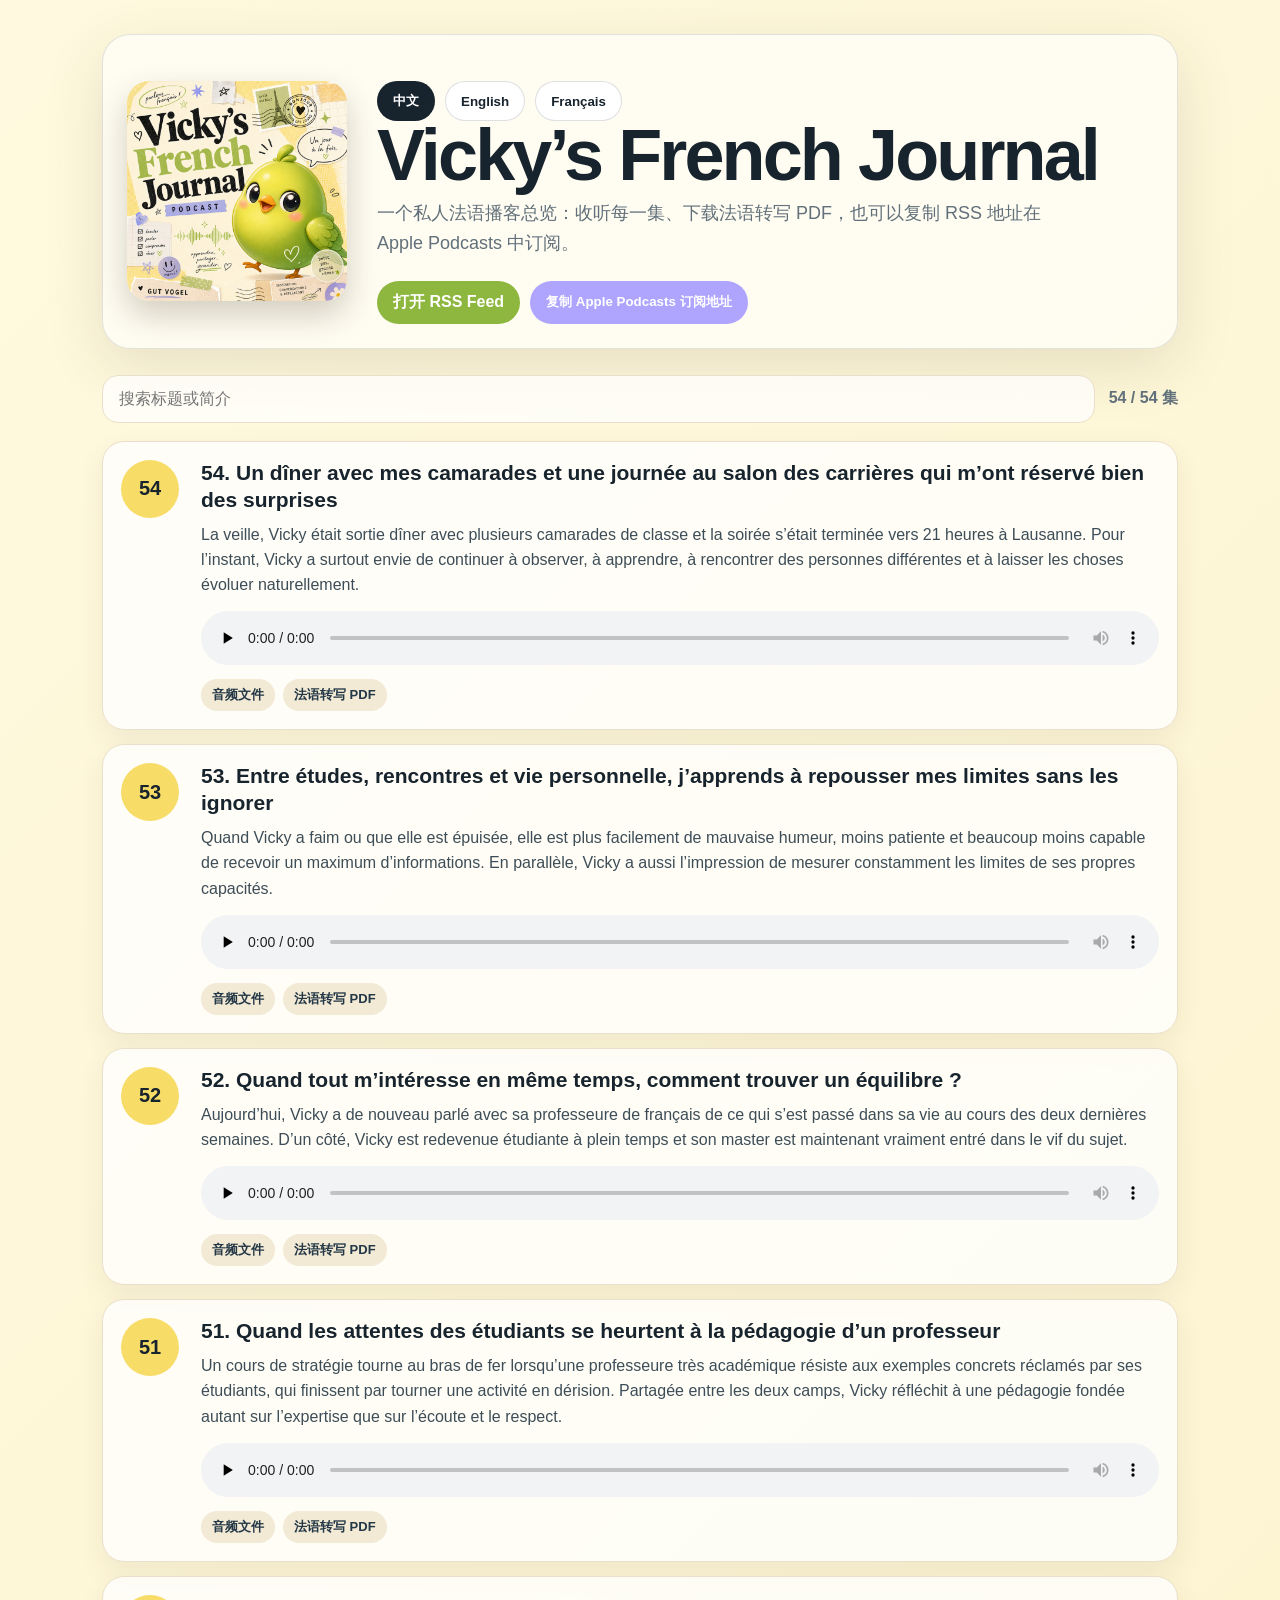
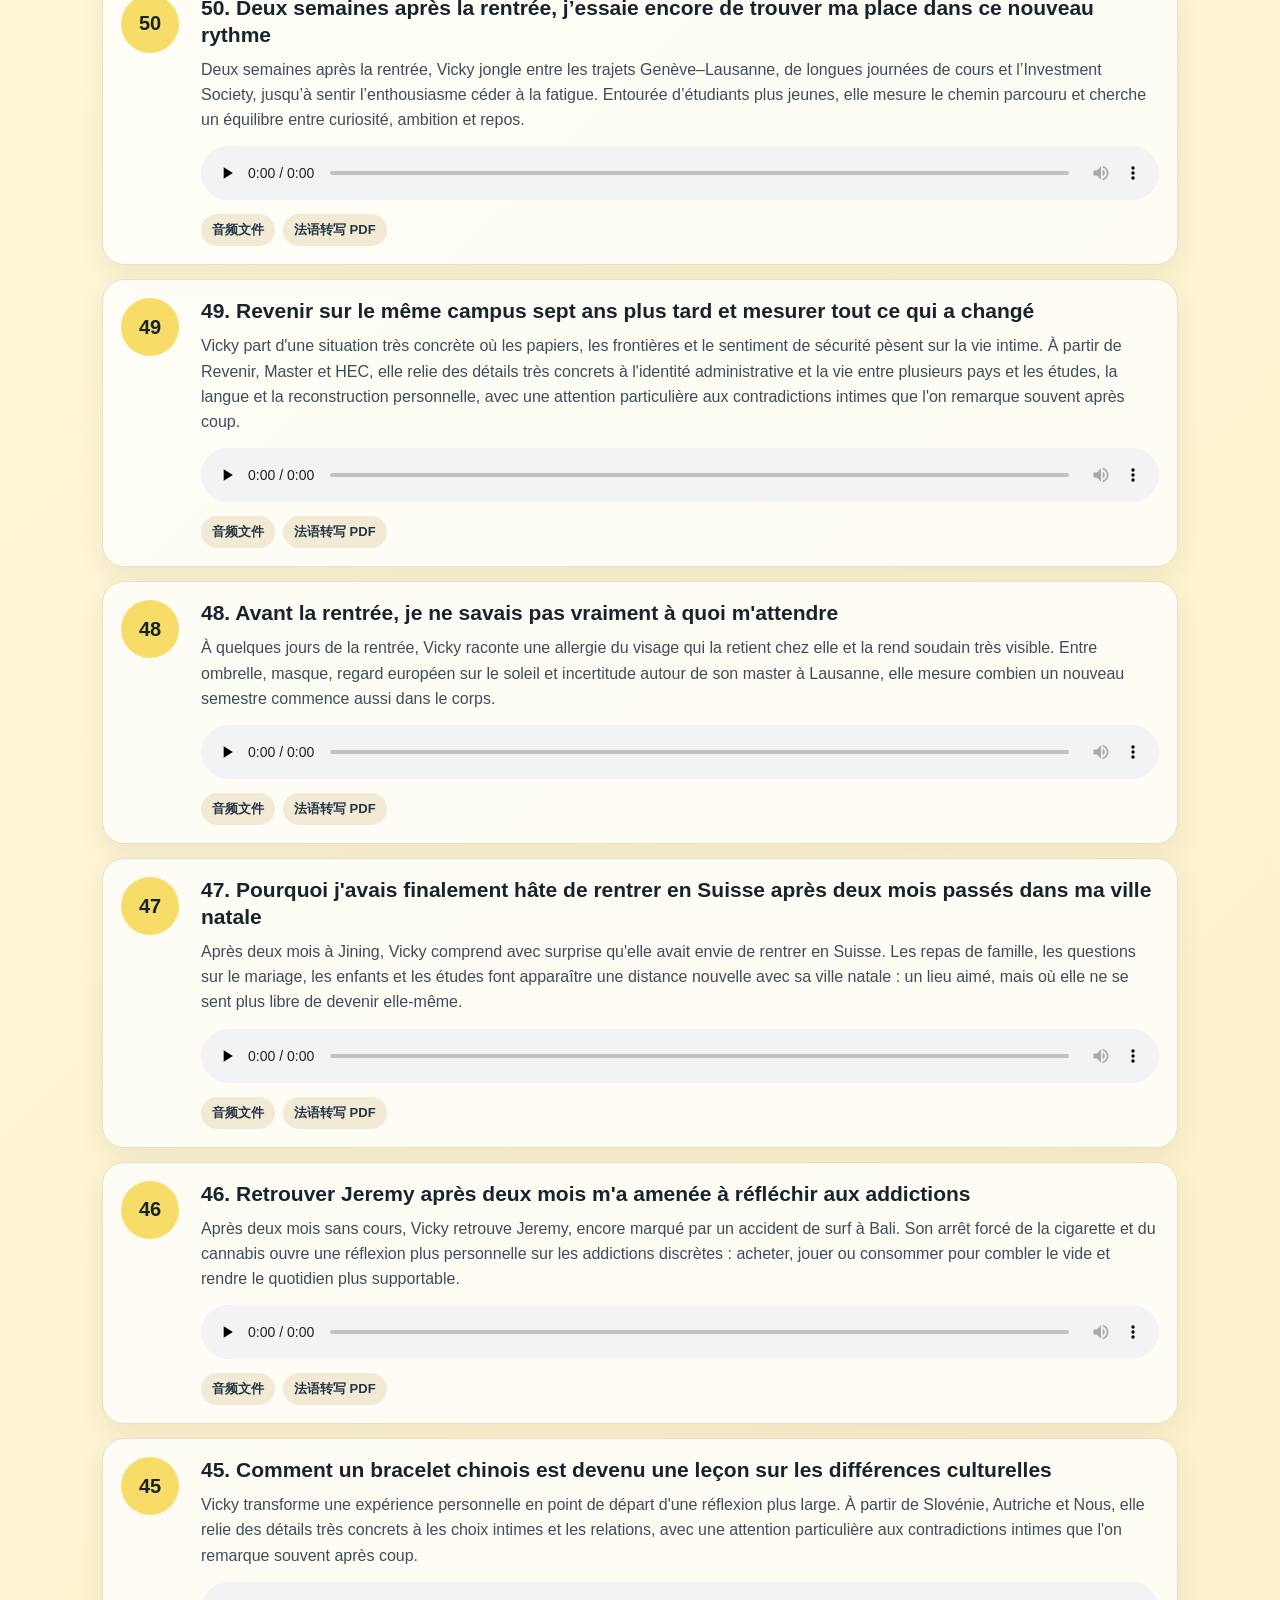
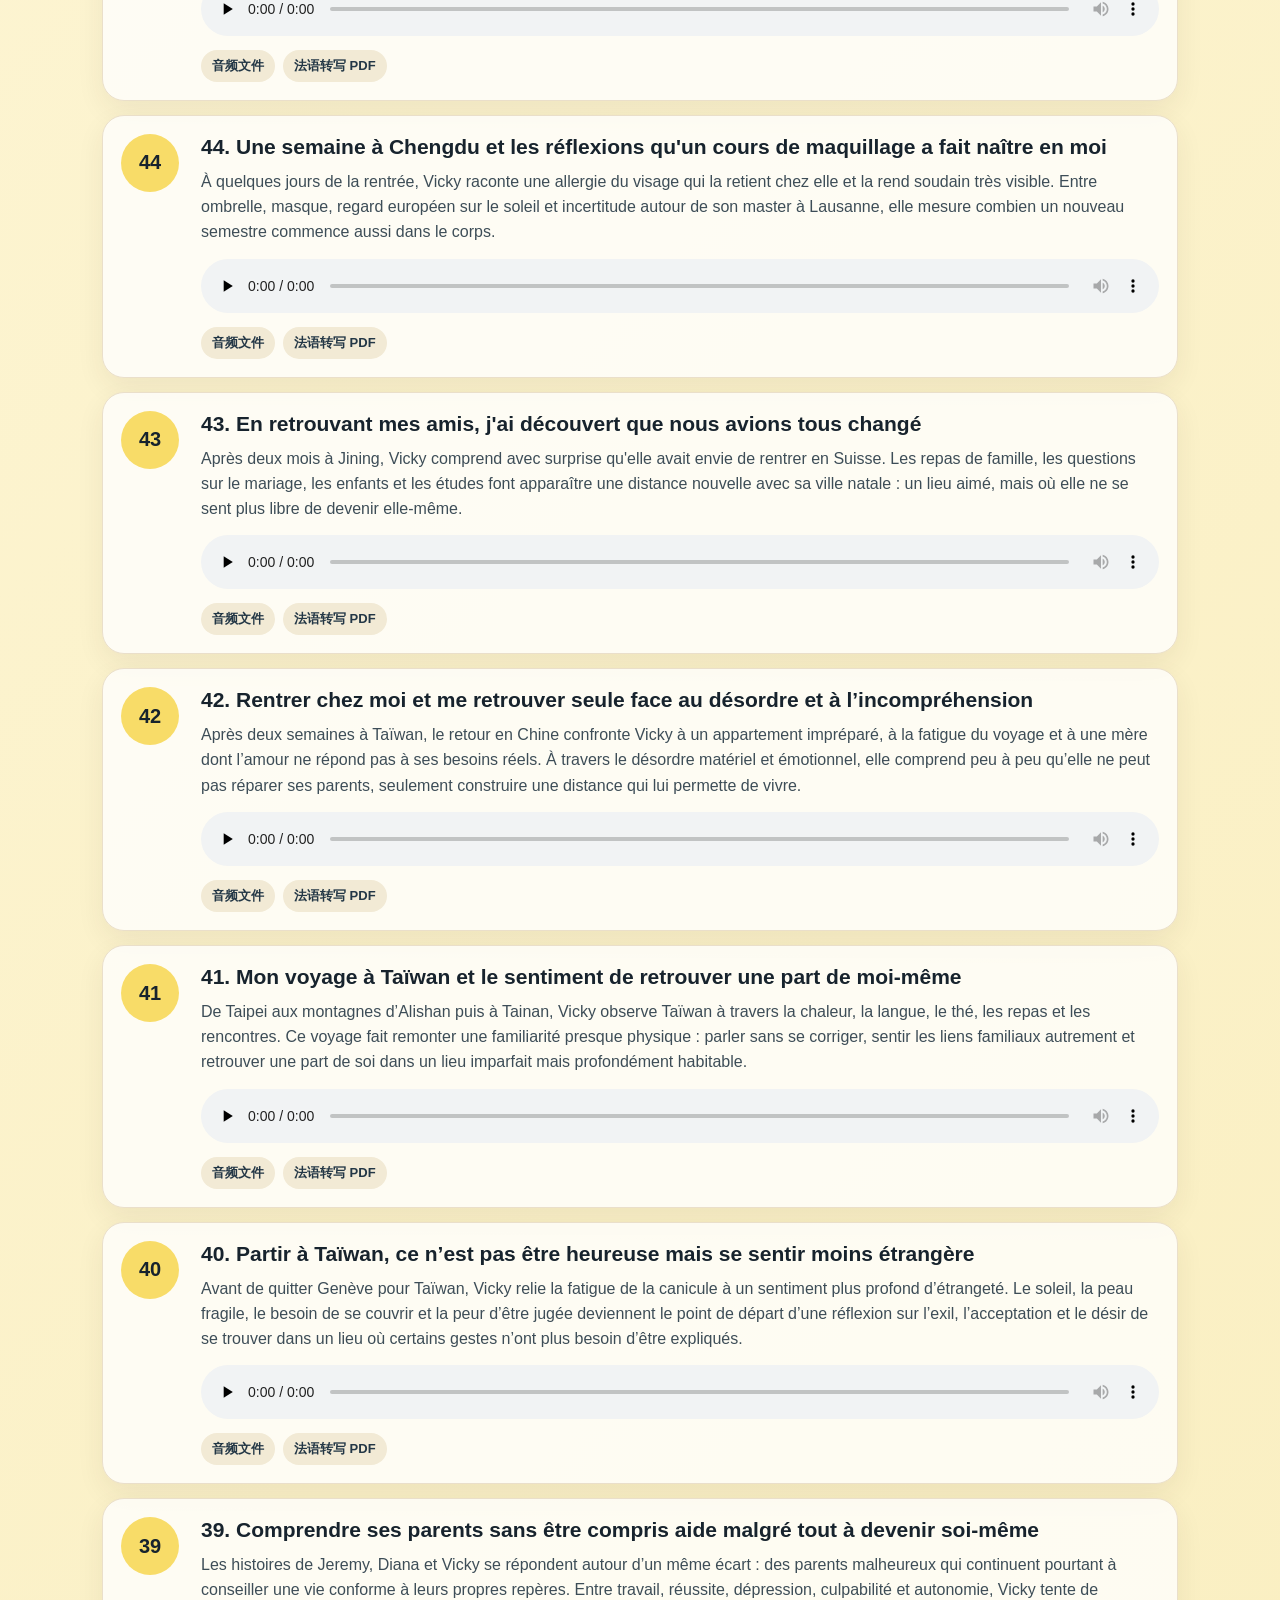
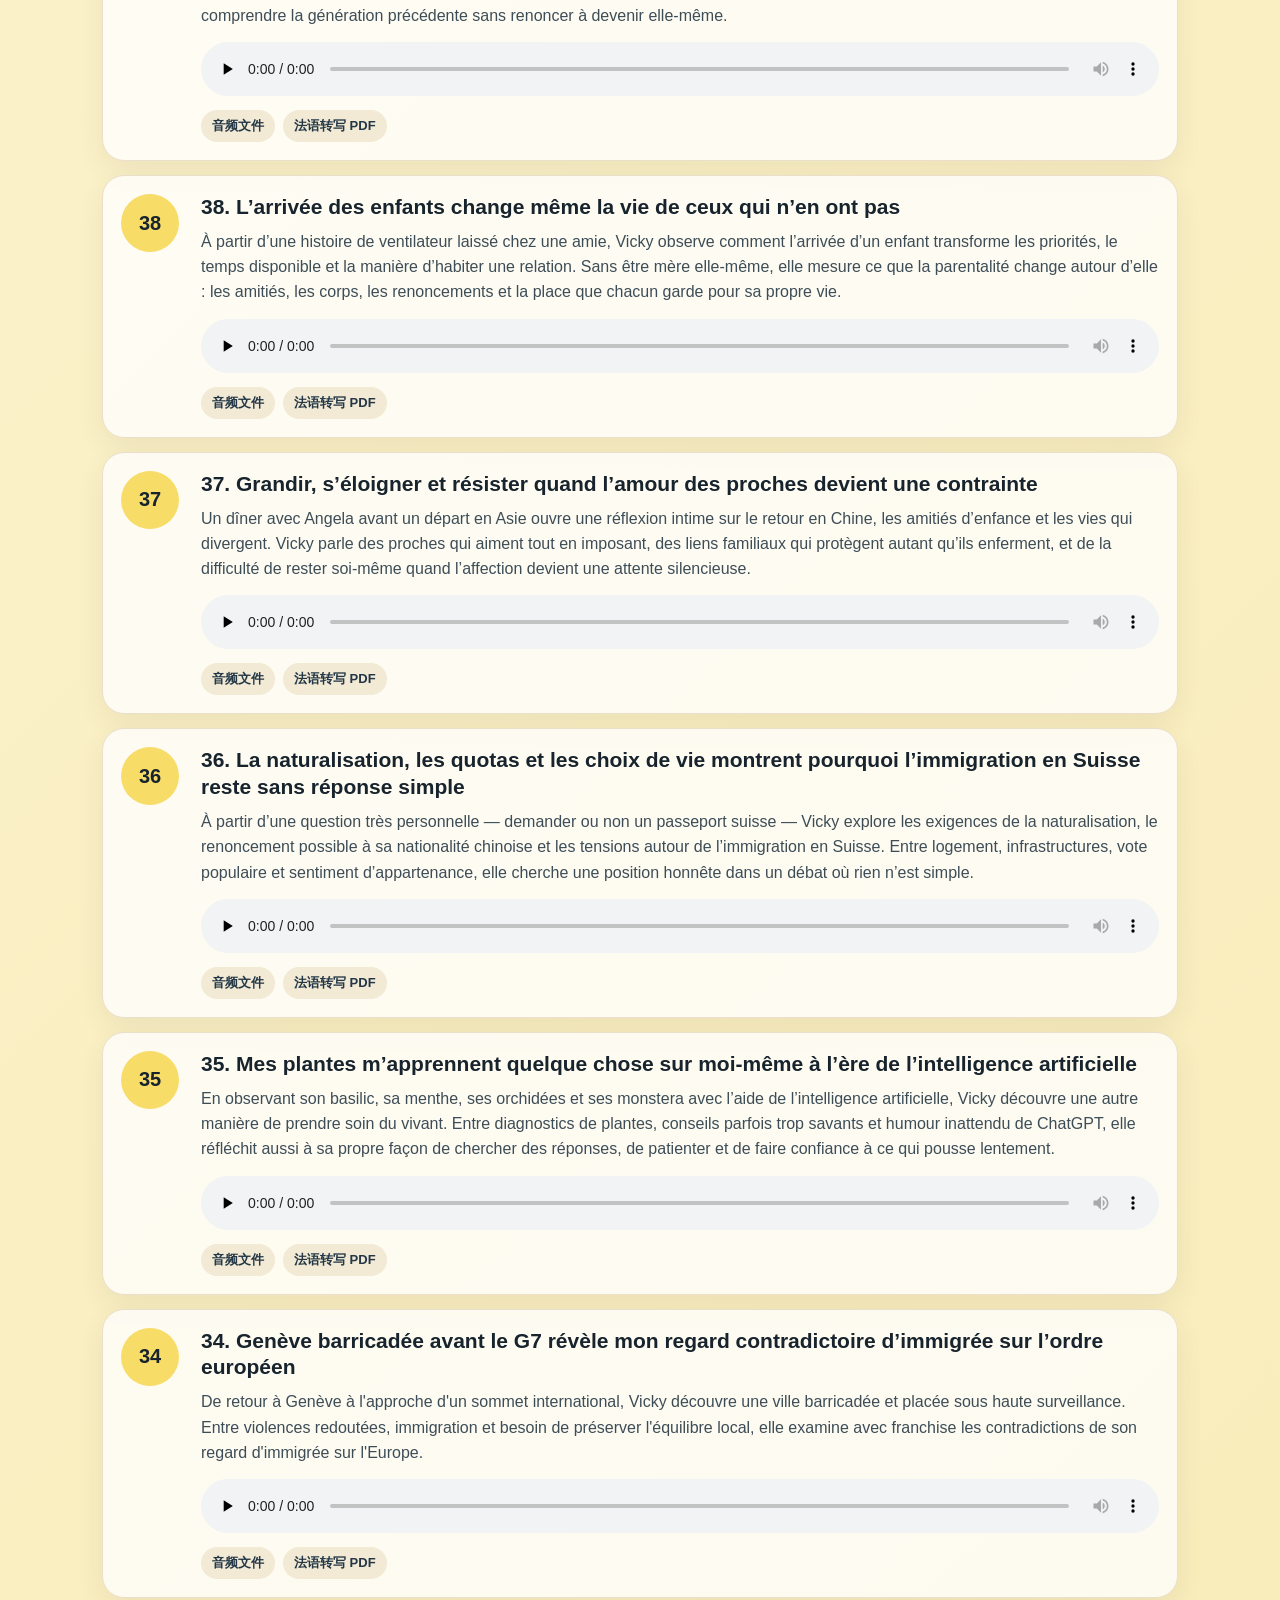
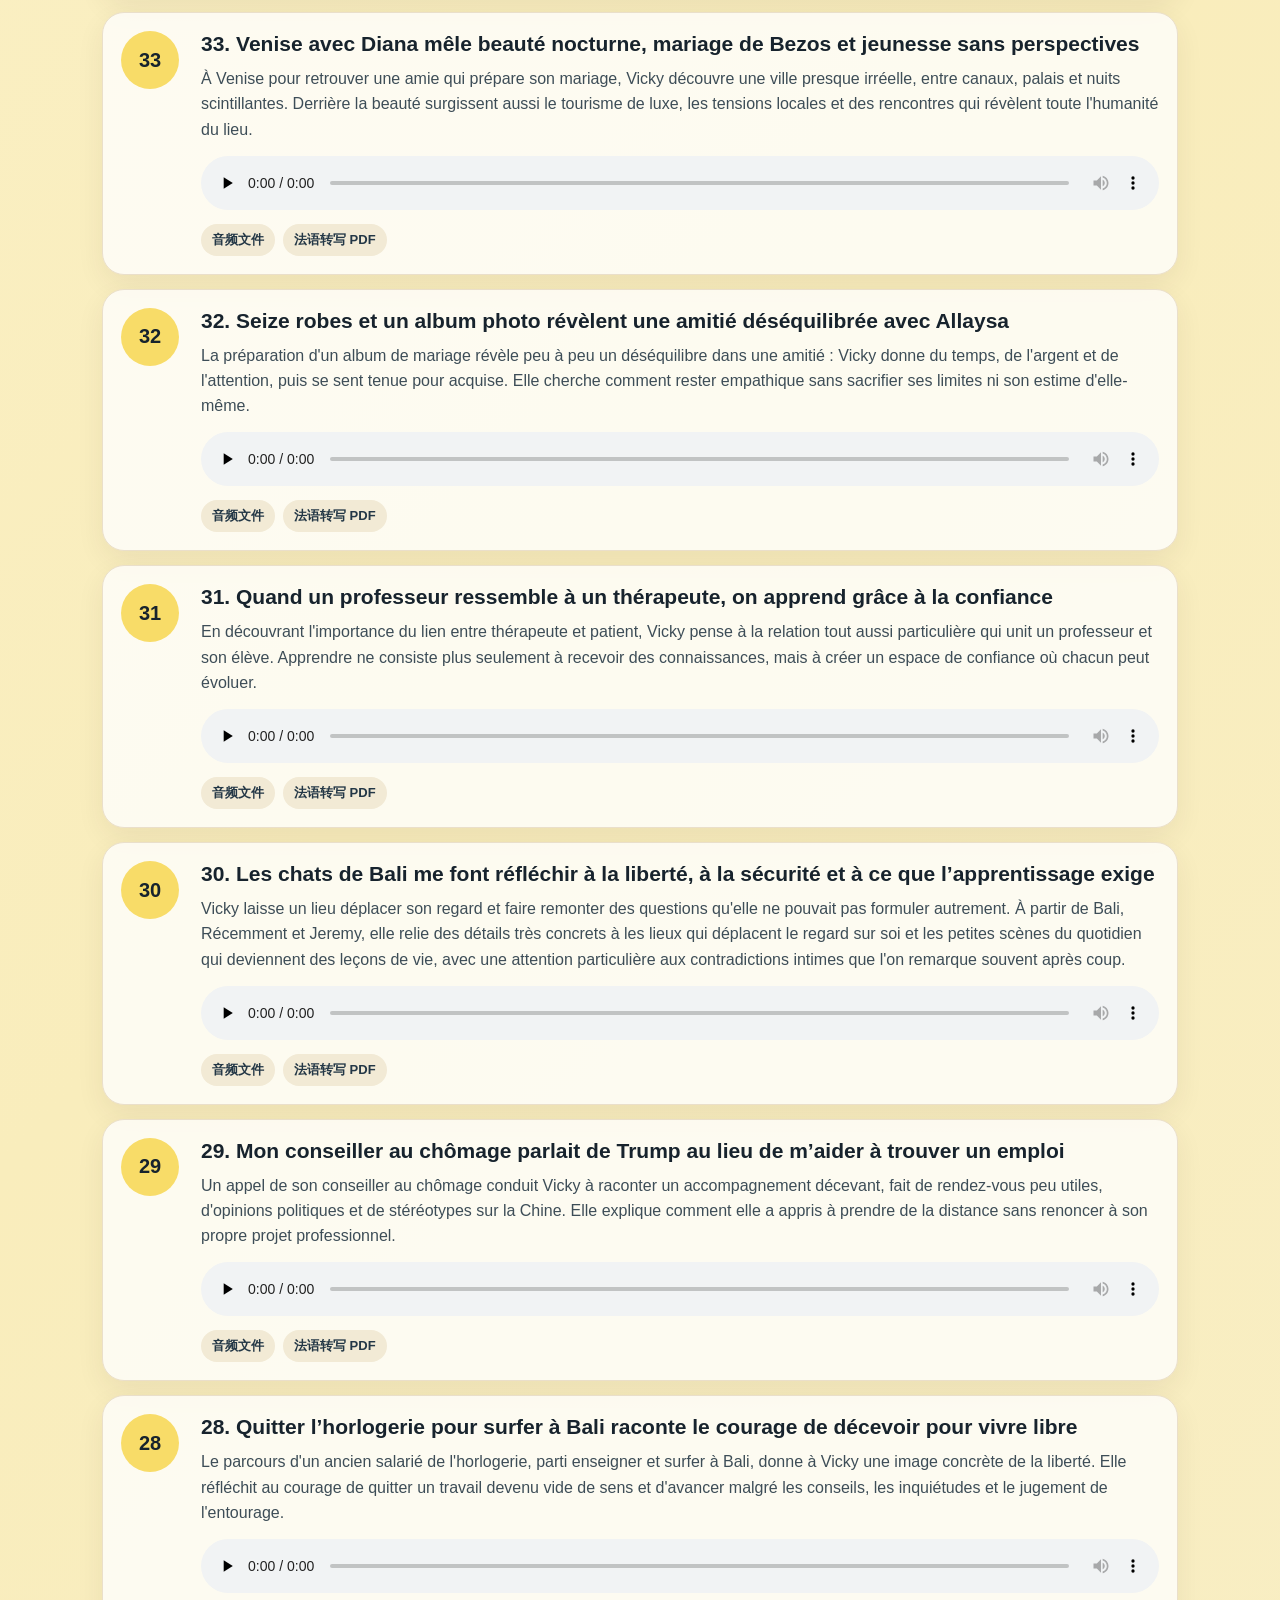
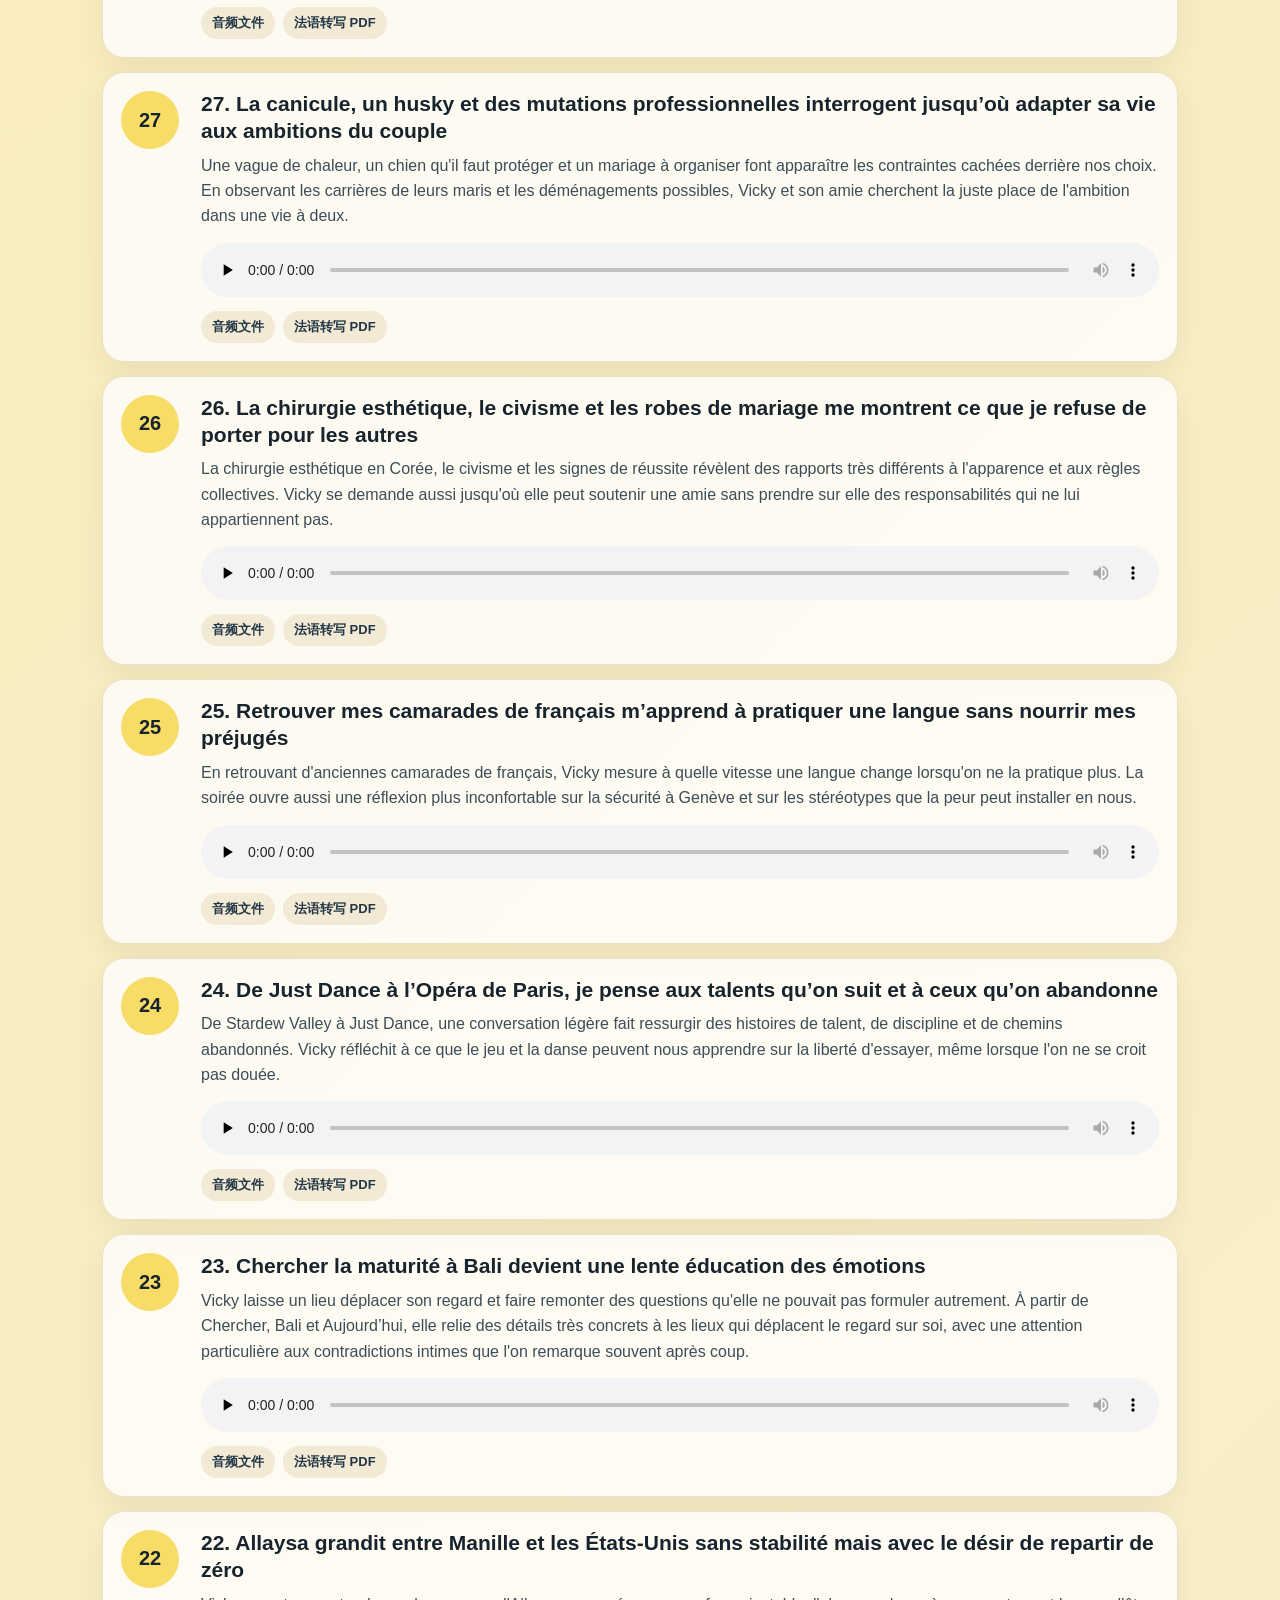
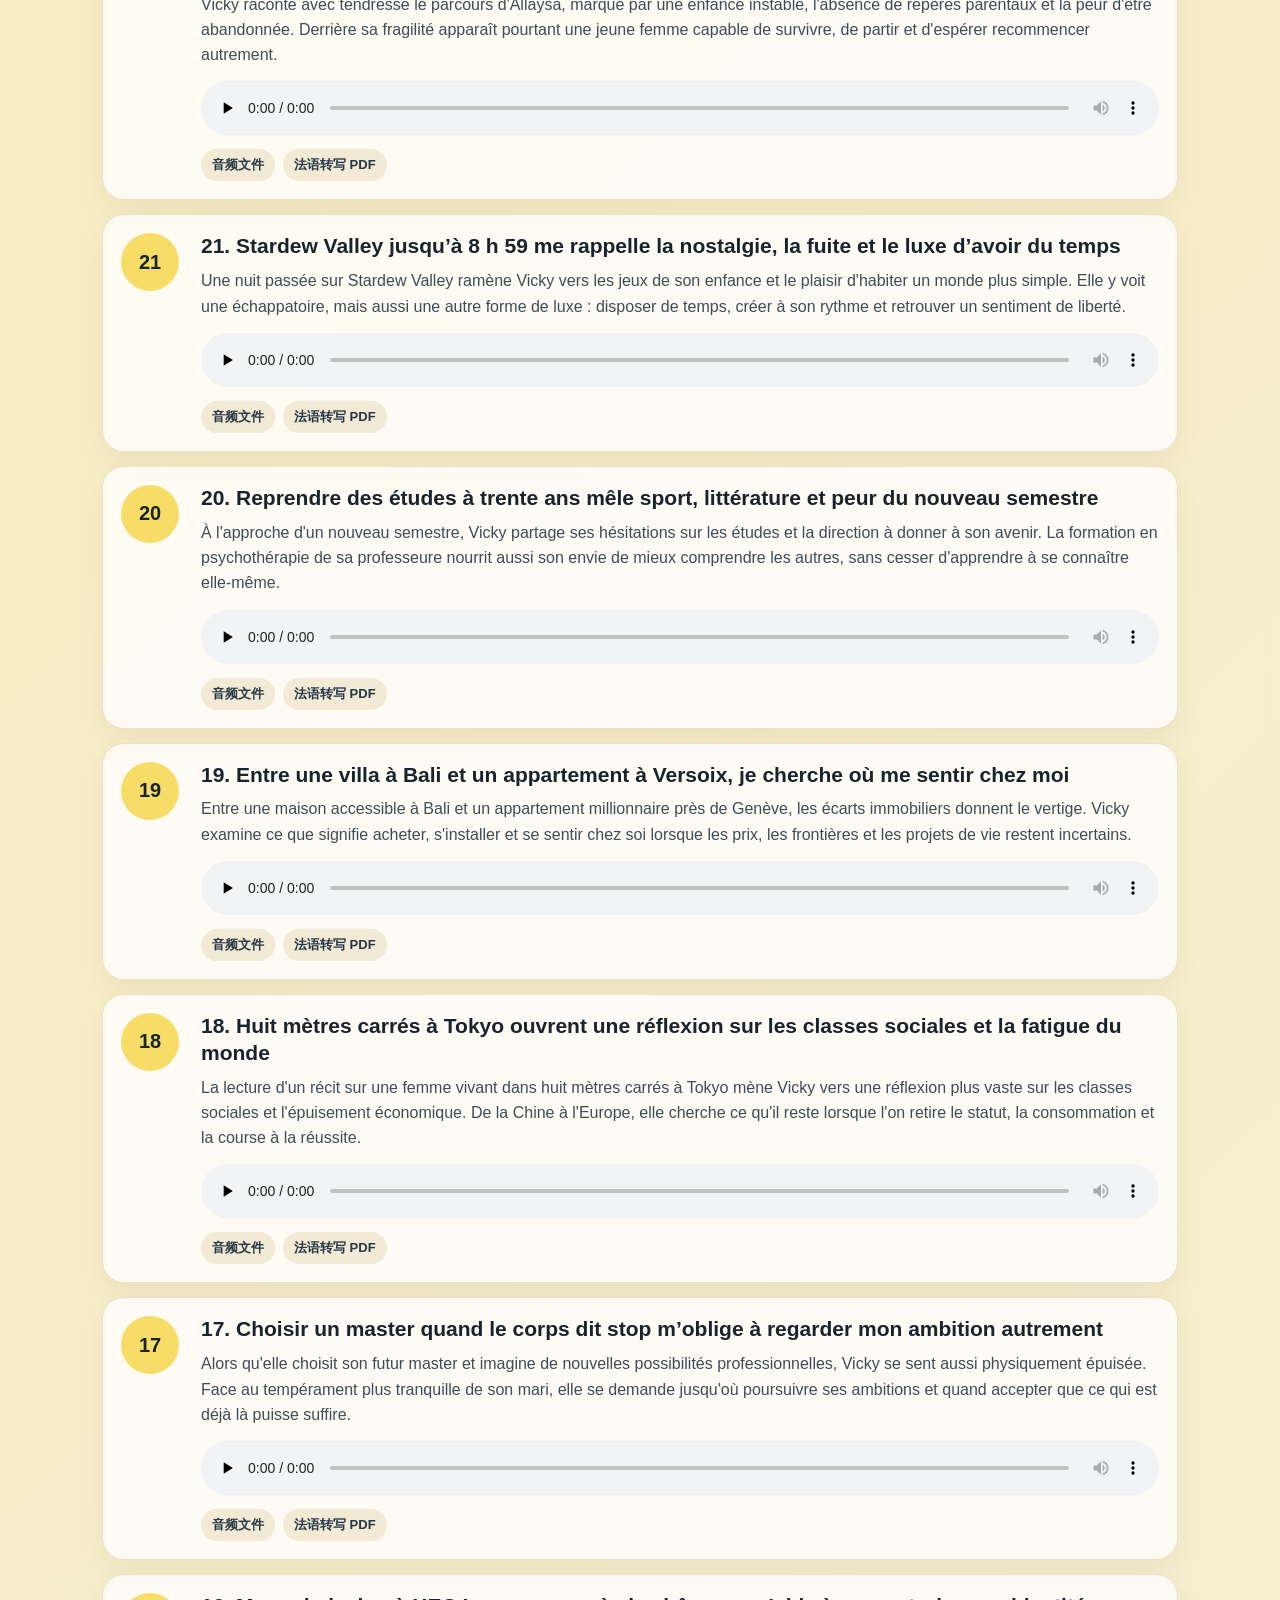
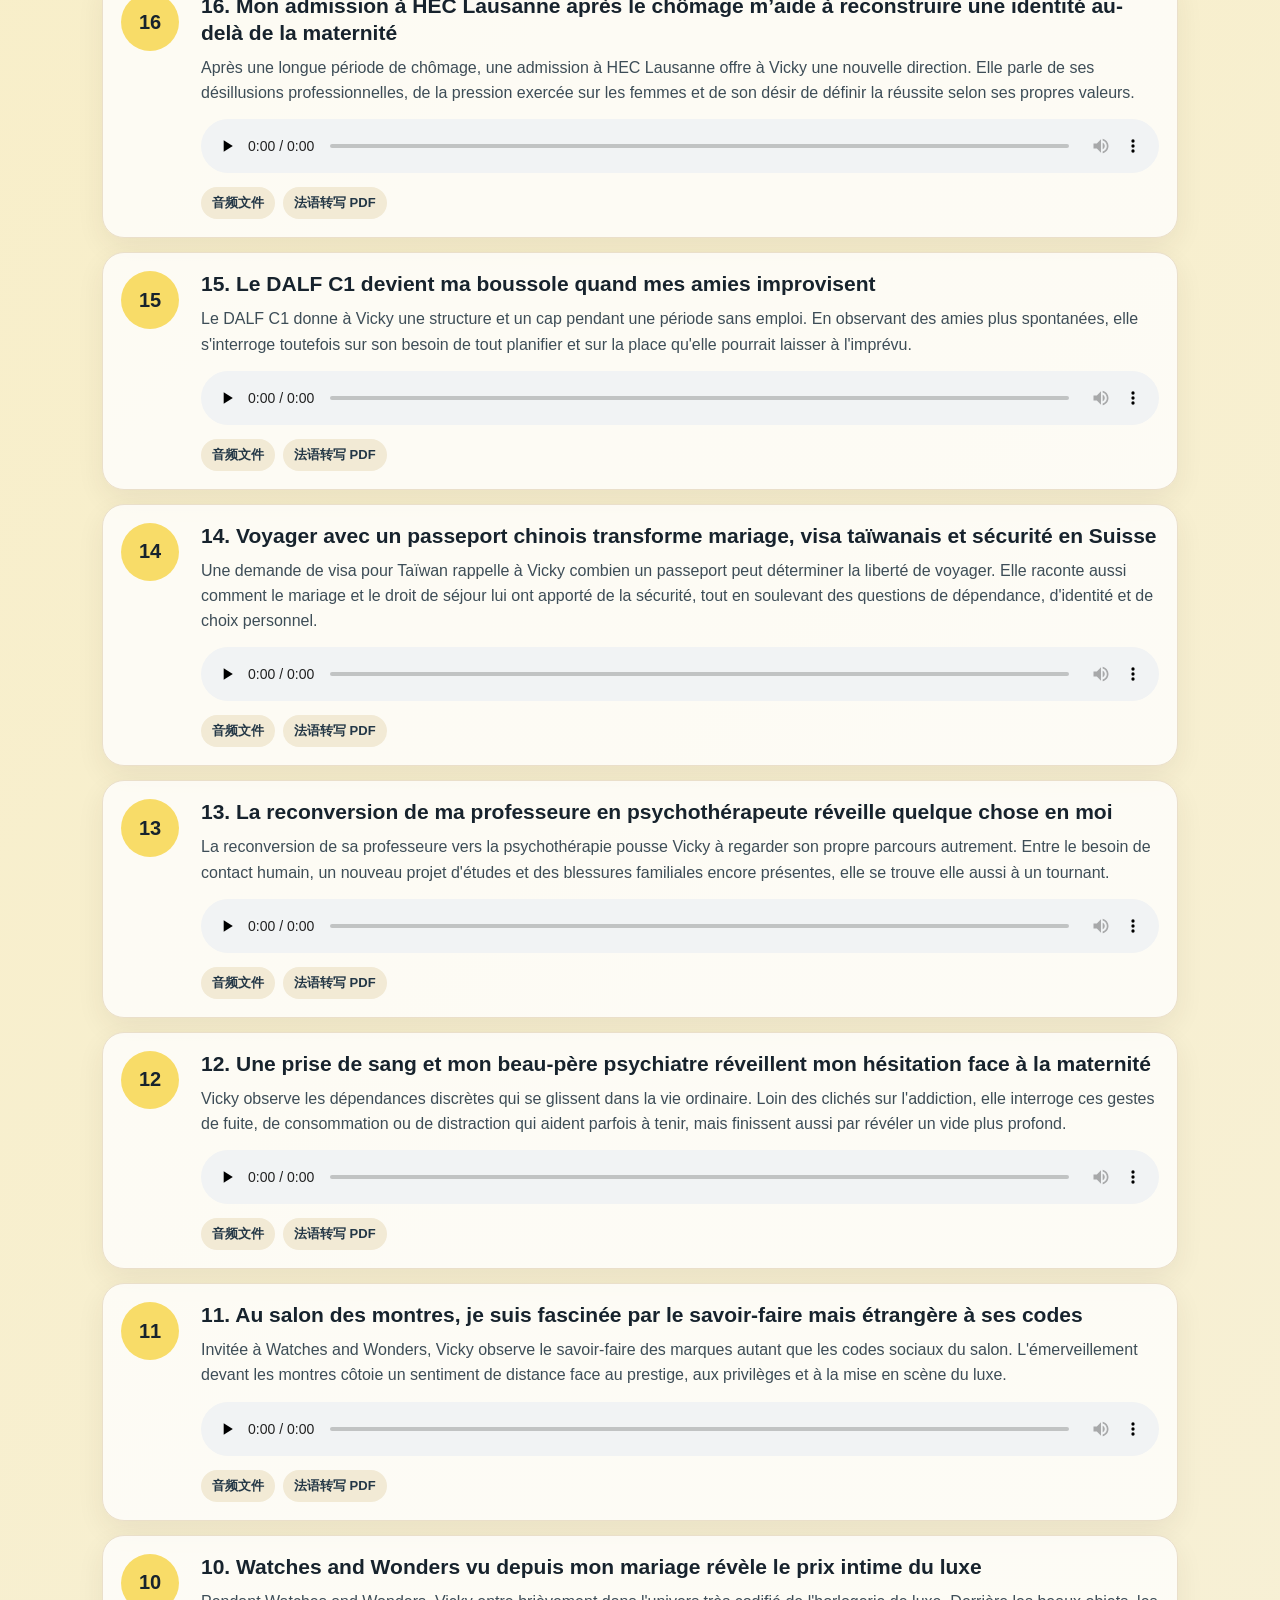
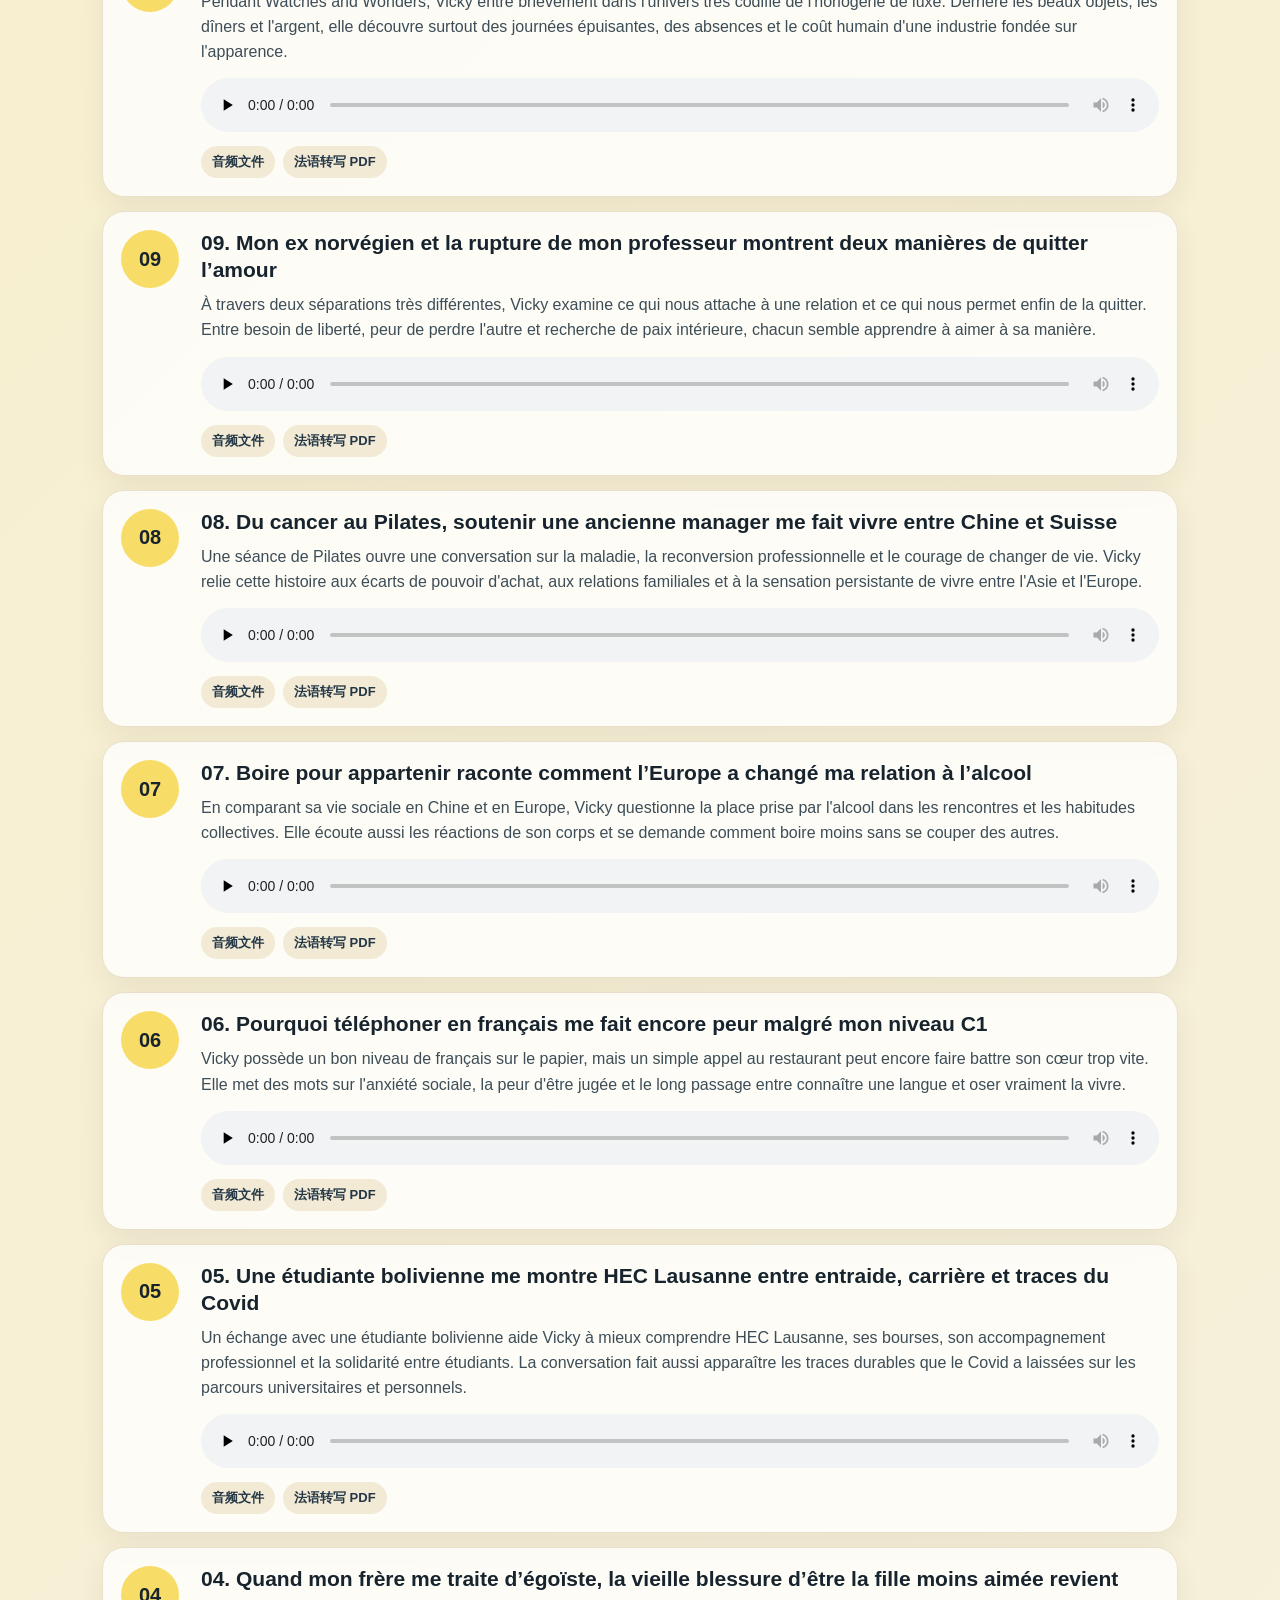
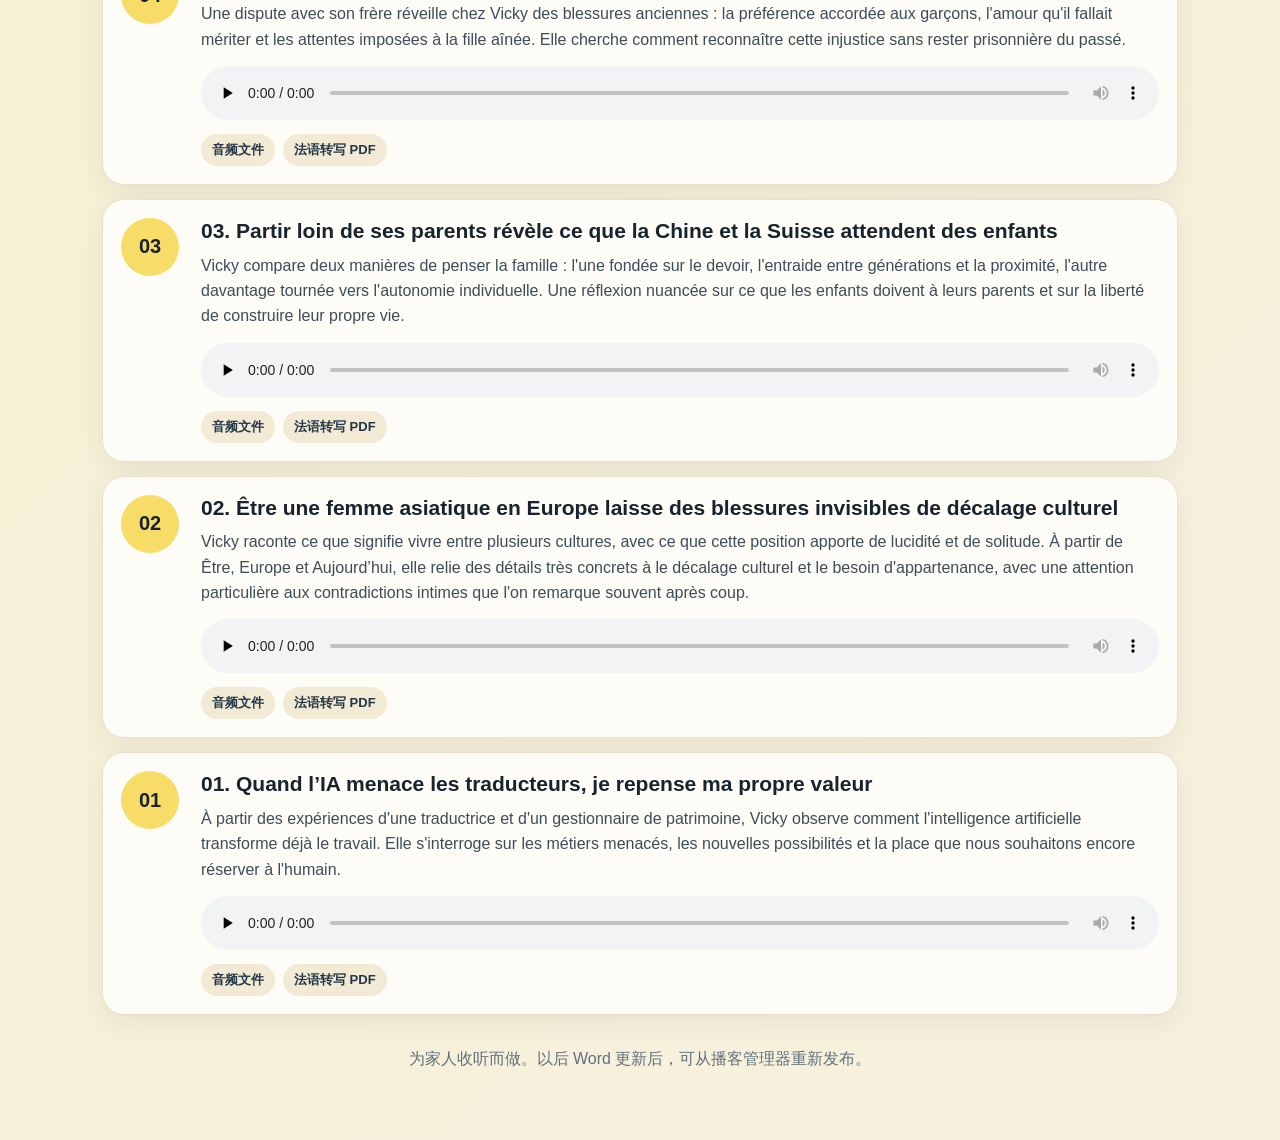
==== index.html @ 2a5899eb "Update index.html" ====
<!doctype html>
<html lang="zh-CN">
<head>
  <meta charset="utf-8">
  <meta name="viewport" content="width=device-width, initial-scale=1">
  <title>Vicky’s French Journal Podcast</title>
  <style>
    :root { --cream:#fff8e8; --ink:#17232d; --muted:#61707a; --green:#8db73f; --yellow:#f8dc68; --lav:#afa5ff; --line:#eadfca; }
    * { box-sizing:border-box; }
    body { margin:0; background:linear-gradient(135deg,#fff9df,#f9edbc 45%,#f6f1df); color:var(--ink); font-family:Arial,"Microsoft YaHei",sans-serif; }
    .shell { max-width:1120px; margin:0 auto; padding:34px 22px 70px; }
    header { display:grid; grid-template-columns:220px 1fr; gap:30px; align-items:center; padding:24px; border:1px solid rgba(23,35,45,.12); border-radius:28px; background:rgba(255,255,255,.62); box-shadow:0 18px 60px rgba(60,48,24,.12); }
    .cover { width:100%; border-radius:22px; box-shadow:0 14px 32px rgba(50,40,12,.22); }
    h1 { margin:0 0 10px; font-size:clamp(36px,6vw,72px); line-height:.95; letter-spacing:-.04em; }
    .tagline { max-width:680px; margin:0 0 18px; color:var(--muted); font-size:18px; line-height:1.65; }
    .controls { display:flex; flex-wrap:wrap; gap:10px; margin:22px 0 0; }
    button,.pill { border:1px solid rgba(23,35,45,.14); border-radius:999px; padding:10px 15px; background:#fff; color:var(--ink); font-weight:700; text-decoration:none; cursor:pointer; }
    button.active { background:var(--ink); color:#fff; }
    .primary { background:var(--green); color:#fff; border-color:transparent; }
    .rss { background:var(--lav); color:#fff; border-color:transparent; }
    .tools { display:grid; grid-template-columns:1fr auto; gap:14px; align-items:center; margin:26px 0 18px; }
    input[type=search] { width:100%; border:1px solid var(--line); border-radius:16px; padding:14px 16px; font:inherit; background:rgba(255,255,255,.75); }
    .count { color:var(--muted); font-weight:700; white-space:nowrap; }
    .episode-list { display:grid; gap:14px; }
    .episode { display:grid; grid-template-columns:64px 1fr; gap:16px; padding:18px; border:1px solid var(--line); border-radius:22px; background:rgba(255,255,255,.78); box-shadow:0 10px 28px rgba(60,48,24,.07); }
    .episode-number { display:grid; place-items:center; width:58px; height:58px; border-radius:50%; background:var(--yellow); font-size:20px; font-weight:900; }
    h3 { margin:0 0 8px; font-size:21px; line-height:1.28; }
    .episode p { margin:0 0 12px; color:#3d4d57; line-height:1.58; }
    audio { width:100%; margin:2px 0 10px; }
    .episode-links { display:flex; flex-wrap:wrap; gap:8px; }
    .small-link { display:inline-flex; align-items:center; border-radius:999px; padding:7px 11px; background:#f2ead5; color:#233746; text-decoration:none; font-size:13px; font-weight:700; }
    footer { margin-top:34px; color:var(--muted); text-align:center; }
    .copied { display:none; color:#47782f; font-weight:700; }
    .copied.visible { display:inline; }
    @media (max-width:760px) { header { grid-template-columns:1fr; } .cover { max-width:260px; } .tools { grid-template-columns:1fr; } .episode { grid-template-columns:1fr; } }
  </style>
</head>
<body>
  <div class="shell">
    <header>
      <img class="cover" src="cover-2026-06-15.jpg" alt="Vicky’s French Journal cover">
      <div>
        <div class="controls" aria-label="Language">
          <button type="button" data-lang="zh" class="active">中文</button>
          <button type="button" data-lang="en">English</button>
          <button type="button" data-lang="fr">Français</button>
        </div>
        <h1>Vicky’s French Journal</h1>
        <p class="tagline" data-i18n="tagline">一个私人法语播客总览：收听每一集、下载法语转写 PDF，也可以复制 RSS 地址在 Apple Podcasts 中订阅。</p>
        <div class="controls">
          <a class="pill primary" href="https://wenminli961201-cell.github.io/vickys-french-journal-podcast/feed.xml" target="_blank" rel="noreferrer" data-i18n="rssFeed">打开 RSS Feed</a>
          <button class="pill rss" type="button" id="copyFeed" data-feed="https://wenminli961201-cell.github.io/vickys-french-journal-podcast/feed.xml" data-i18n="copyFeed">复制 Apple Podcasts 订阅地址</button>
          <span id="copied" class="copied" data-i18n="copied">已复制</span>
        </div>
      </div>
    </header>
    <section class="tools">
      <input id="search" type="search" data-i18n-placeholder="search" placeholder="搜索标题或简介">
      <div class="count"><span id="visibleCount">54</span> / 54 <span data-i18n="episodes">集</span></div>
    </section>
    <main class="episode-list" id="episodeList">
      
        <article class="episode" data-title="un dîner avec mes camarades et une journée au salon des carrières qui m’ont réservé bien des surprises">
          <div class="episode-number">54</div>
          <div class="episode-body">
            <h3>54. Un dîner avec mes camarades et une journée au salon des carrières qui m’ont réservé bien des surprises</h3>
            <p>La veille, Vicky était sortie dîner avec plusieurs camarades de classe et la soirée s’était terminée vers 21 heures à Lausanne. Pour l’instant, Vicky a surtout envie de continuer à observer, à apprendre, à rencontrer des personnes différentes et à laisser les choses évoluer naturellement.</p>
            <audio controls preload="none" src="https://wenminli961201-cell.github.io/vickys-french-journal-podcast/episode-54-un-d-ner-avec-mes-camarades-et-une-journ-e-au-salon-des-20261104141404-ariane-090.mp3"></audio>
            <div class="episode-links">
              <a class="small-link" href="https://wenminli961201-cell.github.io/vickys-french-journal-podcast/episode-54-un-d-ner-avec-mes-camarades-et-une-journ-e-au-salon-des-20261104141404-ariane-090.mp3" target="_blank" rel="noreferrer" data-i18n="audio">Audio file</a>
              <a class="small-link" href="https://wenminli961201-cell.github.io/vickys-french-journal-podcast/transcript-54-un-d-ner-avec-mes-camarades-et-une-journ-e-au-salon-des.pdf" target="_blank" rel="noreferrer" data-i18n="pdf">PDF transcript</a>
            </div>
          </div>
        </article>
        <article class="episode" data-title="entre études, rencontres et vie personnelle, j’apprends à repousser mes limites sans les ignorer">
          <div class="episode-number">53</div>
          <div class="episode-body">
            <h3>53. Entre études, rencontres et vie personnelle, j’apprends à repousser mes limites sans les ignorer</h3>
            <p>Quand Vicky a faim ou que elle est épuisée, elle est plus facilement de mauvaise humeur, moins patiente et beaucoup moins capable de recevoir un maximum d’informations. En parallèle, Vicky a aussi l’impression de mesurer constamment les limites de ses propres capacités.</p>
            <audio controls preload="none" src="https://wenminli961201-cell.github.io/vickys-french-journal-podcast/episode-53-entre-tudes-rencontres-et-vie-personnelle-j-apprends-re-20261028100415-ariane-090.mp3"></audio>
            <div class="episode-links">
              <a class="small-link" href="https://wenminli961201-cell.github.io/vickys-french-journal-podcast/episode-53-entre-tudes-rencontres-et-vie-personnelle-j-apprends-re-20261028100415-ariane-090.mp3" target="_blank" rel="noreferrer" data-i18n="audio">Audio file</a>
              <a class="small-link" href="https://wenminli961201-cell.github.io/vickys-french-journal-podcast/transcript-53-entre-tudes-rencontres-et-vie-personnelle-j-apprends-re.pdf" target="_blank" rel="noreferrer" data-i18n="pdf">PDF transcript</a>
            </div>
          </div>
        </article>
        <article class="episode" data-title="quand tout m’intéresse en même temps, comment trouver un équilibre ?">
          <div class="episode-number">52</div>
          <div class="episode-body">
            <h3>52. Quand tout m’intéresse en même temps, comment trouver un équilibre ?</h3>
            <p>Aujourd’hui, Vicky a de nouveau parlé avec sa professeure de français de ce qui s’est passé dans sa vie au cours des deux dernières semaines. D’un côté, Vicky est redevenue étudiante à plein temps et son master est maintenant vraiment entré dans le vif du sujet.</p>
            <audio controls preload="none" src="https://wenminli961201-cell.github.io/vickys-french-journal-podcast/episode-52-quand-tout-m-int-resse-en-m-me-temps-comment-trouver-un-20261021121636-ariane-090.mp3"></audio>
            <div class="episode-links">
              <a class="small-link" href="https://wenminli961201-cell.github.io/vickys-french-journal-podcast/episode-52-quand-tout-m-int-resse-en-m-me-temps-comment-trouver-un-20261021121636-ariane-090.mp3" target="_blank" rel="noreferrer" data-i18n="audio">Audio file</a>
              <a class="small-link" href="https://wenminli961201-cell.github.io/vickys-french-journal-podcast/transcript-52-quand-tout-m-int-resse-en-m-me-temps-comment-trouver-un.pdf" target="_blank" rel="noreferrer" data-i18n="pdf">PDF transcript</a>
            </div>
          </div>
        </article>
        <article class="episode" data-title="quand les attentes des étudiants se heurtent à la pédagogie d’un professeur">
          <div class="episode-number">51</div>
          <div class="episode-body">
            <h3>51. Quand les attentes des étudiants se heurtent à la pédagogie d’un professeur</h3>
            <p>Un cours de stratégie tourne au bras de fer lorsqu’une professeure très académique résiste aux exemples concrets réclamés par ses étudiants, qui finissent par tourner une activité en dérision. Partagée entre les deux camps, Vicky réfléchit à une pédagogie fondée autant sur l’expertise que sur l’écoute et le respect.</p>
            <audio controls preload="none" src="https://wenminli961201-cell.github.io/vickys-french-journal-podcast/episode-51-quand-les-attentes-des-tudiants-se-heurtent-la-p-dagogi-20261007145007-ariane-090.mp3"></audio>
            <div class="episode-links">
              <a class="small-link" href="https://wenminli961201-cell.github.io/vickys-french-journal-podcast/episode-51-quand-les-attentes-des-tudiants-se-heurtent-la-p-dagogi-20261007145007-ariane-090.mp3" target="_blank" rel="noreferrer" data-i18n="audio">Audio file</a>
              <a class="small-link" href="https://wenminli961201-cell.github.io/vickys-french-journal-podcast/transcript-51-quand-les-attentes-des-tudiants-se-heurtent-la-p-dagogi.pdf" target="_blank" rel="noreferrer" data-i18n="pdf">PDF transcript</a>
            </div>
          </div>
        </article>
        <article class="episode" data-title="deux semaines après la rentrée, j’essaie encore de trouver ma place dans ce nouveau rythme">
          <div class="episode-number">50</div>
          <div class="episode-body">
            <h3>50. Deux semaines après la rentrée, j’essaie encore de trouver ma place dans ce nouveau rythme</h3>
            <p>Deux semaines après la rentrée, Vicky jongle entre les trajets Genève–Lausanne, de longues journées de cours et l’Investment Society, jusqu’à sentir l’enthousiasme céder à la fatigue. Entourée d’étudiants plus jeunes, elle mesure le chemin parcouru et cherche un équilibre entre curiosité, ambition et repos.</p>
            <audio controls preload="none" src="https://wenminli961201-cell.github.io/vickys-french-journal-podcast/episode-50-deux-semaines-apr-s-la-rentr-e-j-essaie-encore-de-trouv-20260930161049-ariane-090.mp3"></audio>
            <div class="episode-links">
              <a class="small-link" href="https://wenminli961201-cell.github.io/vickys-french-journal-podcast/episode-50-deux-semaines-apr-s-la-rentr-e-j-essaie-encore-de-trouv-20260930161049-ariane-090.mp3" target="_blank" rel="noreferrer" data-i18n="audio">Audio file</a>
              <a class="small-link" href="https://wenminli961201-cell.github.io/vickys-french-journal-podcast/transcript-50-deux-semaines-apr-s-la-rentr-e-j-essaie-encore-de-trouv.pdf" target="_blank" rel="noreferrer" data-i18n="pdf">PDF transcript</a>
            </div>
          </div>
        </article>
        <article class="episode" data-title="revenir sur le même campus sept ans plus tard et mesurer tout ce qui a changé">
          <div class="episode-number">49</div>
          <div class="episode-body">
            <h3>49. Revenir sur le même campus sept ans plus tard et mesurer tout ce qui a changé</h3>
            <p>Vicky part d'une situation très concrète où les papiers, les frontières et le sentiment de sécurité pèsent sur la vie intime. À partir de Revenir, Master et HEC, elle relie des détails très concrets à l'identité administrative et la vie entre plusieurs pays et les études, la langue et la reconstruction personnelle, avec une attention particulière aux contradictions intimes que l'on remarque souvent après coup.</p>
            <audio controls preload="none" src="https://wenminli961201-cell.github.io/vickys-french-journal-podcast/episode-49-revenir-sur-le-m-me-campus-sept-ans-plus-tard-et-mesure-20261104133935-ariane-090.mp3"></audio>
            <div class="episode-links">
              <a class="small-link" href="https://wenminli961201-cell.github.io/vickys-french-journal-podcast/episode-49-revenir-sur-le-m-me-campus-sept-ans-plus-tard-et-mesure-20261104133935-ariane-090.mp3" target="_blank" rel="noreferrer" data-i18n="audio">Audio file</a>
              <a class="small-link" href="https://wenminli961201-cell.github.io/vickys-french-journal-podcast/transcript-49-revenir-sur-le-m-me-campus-sept-ans-plus-tard-et-mesure.pdf" target="_blank" rel="noreferrer" data-i18n="pdf">PDF transcript</a>
            </div>
          </div>
        </article>
        <article class="episode" data-title="avant la rentrée, je ne savais pas vraiment à quoi m'attendre">
          <div class="episode-number">48</div>
          <div class="episode-body">
            <h3>48. Avant la rentrée, je ne savais pas vraiment à quoi m'attendre</h3>
            <p>À quelques jours de la rentrée, Vicky raconte une allergie du visage qui la retient chez elle et la rend soudain très visible. Entre ombrelle, masque, regard européen sur le soleil et incertitude autour de son master à Lausanne, elle mesure combien un nouveau semestre commence aussi dans le corps.</p>
            <audio controls preload="none" src="https://wenminli961201-cell.github.io/vickys-french-journal-podcast/episode-48-avant-la-rentr-e-je-ne-savais-pas-vraiment-quoi-m-atten-20260904104652-ariane-090.mp3"></audio>
            <div class="episode-links">
              <a class="small-link" href="https://wenminli961201-cell.github.io/vickys-french-journal-podcast/episode-48-avant-la-rentr-e-je-ne-savais-pas-vraiment-quoi-m-atten-20260904104652-ariane-090.mp3" target="_blank" rel="noreferrer" data-i18n="audio">Audio file</a>
              <a class="small-link" href="https://wenminli961201-cell.github.io/vickys-french-journal-podcast/transcript-48-avant-la-rentr-e-je-ne-savais-pas-vraiment-quoi-m-atten.pdf" target="_blank" rel="noreferrer" data-i18n="pdf">PDF transcript</a>
            </div>
          </div>
        </article>
        <article class="episode" data-title="pourquoi j'avais finalement hâte de rentrer en suisse après deux mois passés dans ma ville natale">
          <div class="episode-number">47</div>
          <div class="episode-body">
            <h3>47. Pourquoi j'avais finalement hâte de rentrer en Suisse après deux mois passés dans ma ville natale</h3>
            <p>Après deux mois à Jining, Vicky comprend avec surprise qu'elle avait envie de rentrer en Suisse. Les repas de famille, les questions sur le mariage, les enfants et les études font apparaître une distance nouvelle avec sa ville natale : un lieu aimé, mais où elle ne se sent plus libre de devenir elle-même.</p>
            <audio controls preload="none" src="https://wenminli961201-cell.github.io/vickys-french-journal-podcast/episode-47-pourquoi-j-avais-finalement-h-te-de-rentrer-en-suisse-a-20260831162418-ariane-090.mp3"></audio>
            <div class="episode-links">
              <a class="small-link" href="https://wenminli961201-cell.github.io/vickys-french-journal-podcast/episode-47-pourquoi-j-avais-finalement-h-te-de-rentrer-en-suisse-a-20260831162418-ariane-090.mp3" target="_blank" rel="noreferrer" data-i18n="audio">Audio file</a>
              <a class="small-link" href="https://wenminli961201-cell.github.io/vickys-french-journal-podcast/transcript-47-pourquoi-j-avais-finalement-h-te-de-rentrer-en-suisse-a.pdf" target="_blank" rel="noreferrer" data-i18n="pdf">PDF transcript</a>
            </div>
          </div>
        </article>
        <article class="episode" data-title="retrouver jeremy après deux mois m'a amenée à réfléchir aux addictions">
          <div class="episode-number">46</div>
          <div class="episode-body">
            <h3>46. Retrouver Jeremy après deux mois m'a amenée à réfléchir aux addictions</h3>
            <p>Après deux mois sans cours, Vicky retrouve Jeremy, encore marqué par un accident de surf à Bali. Son arrêt forcé de la cigarette et du cannabis ouvre une réflexion plus personnelle sur les addictions discrètes : acheter, jouer ou consommer pour combler le vide et rendre le quotidien plus supportable.</p>
            <audio controls preload="none" src="https://wenminli961201-cell.github.io/vickys-french-journal-podcast/episode-46-retrouver-jeremy-apr-s-deux-mois-m-a-amen-e-r-fl-chir-a-20260819130139-ariane-090.mp3"></audio>
            <div class="episode-links">
              <a class="small-link" href="https://wenminli961201-cell.github.io/vickys-french-journal-podcast/episode-46-retrouver-jeremy-apr-s-deux-mois-m-a-amen-e-r-fl-chir-a-20260819130139-ariane-090.mp3" target="_blank" rel="noreferrer" data-i18n="audio">Audio file</a>
              <a class="small-link" href="https://wenminli961201-cell.github.io/vickys-french-journal-podcast/transcript-46-retrouver-jeremy-apr-s-deux-mois-m-a-amen-e-r-fl-chir-a.pdf" target="_blank" rel="noreferrer" data-i18n="pdf">PDF transcript</a>
            </div>
          </div>
        </article>
        <article class="episode" data-title="comment un bracelet chinois est devenu une leçon sur les différences culturelles">
          <div class="episode-number">45</div>
          <div class="episode-body">
            <h3>45. Comment un bracelet chinois est devenu une leçon sur les différences culturelles</h3>
            <p>Vicky transforme une expérience personnelle en point de départ d'une réflexion plus large. À partir de Slovénie, Autriche et Nous, elle relie des détails très concrets à les choix intimes et les relations, avec une attention particulière aux contradictions intimes que l'on remarque souvent après coup.</p>
            <audio controls preload="none" src="https://wenminli961201-cell.github.io/vickys-french-journal-podcast/episode-45-comment-un-bracelet-chinois-est-devenu-une-le-on-sur-le-20260812090930-ariane-090.mp3"></audio>
            <div class="episode-links">
              <a class="small-link" href="https://wenminli961201-cell.github.io/vickys-french-journal-podcast/episode-45-comment-un-bracelet-chinois-est-devenu-une-le-on-sur-le-20260812090930-ariane-090.mp3" target="_blank" rel="noreferrer" data-i18n="audio">Audio file</a>
              <a class="small-link" href="https://wenminli961201-cell.github.io/vickys-french-journal-podcast/transcript-45-comment-un-bracelet-chinois-est-devenu-une-le-on-sur-le.pdf" target="_blank" rel="noreferrer" data-i18n="pdf">PDF transcript</a>
            </div>
          </div>
        </article>
        <article class="episode" data-title="une semaine à chengdu et les réflexions qu'un cours de maquillage a fait naître en moi">
          <div class="episode-number">44</div>
          <div class="episode-body">
            <h3>44. Une semaine à Chengdu et les réflexions qu'un cours de maquillage a fait naître en moi</h3>
            <p>À quelques jours de la rentrée, Vicky raconte une allergie du visage qui la retient chez elle et la rend soudain très visible. Entre ombrelle, masque, regard européen sur le soleil et incertitude autour de son master à Lausanne, elle mesure combien un nouveau semestre commence aussi dans le corps.</p>
            <audio controls preload="none" src="https://wenminli961201-cell.github.io/vickys-french-journal-podcast/episode-44-une-semaine-chengdu-et-les-r-flexions-qu-un-cours-de-ma-20260807091451-ariane-090.mp3"></audio>
            <div class="episode-links">
              <a class="small-link" href="https://wenminli961201-cell.github.io/vickys-french-journal-podcast/episode-44-une-semaine-chengdu-et-les-r-flexions-qu-un-cours-de-ma-20260807091451-ariane-090.mp3" target="_blank" rel="noreferrer" data-i18n="audio">Audio file</a>
              <a class="small-link" href="https://wenminli961201-cell.github.io/vickys-french-journal-podcast/transcript-44-une-semaine-chengdu-et-les-r-flexions-qu-un-cours-de-ma.pdf" target="_blank" rel="noreferrer" data-i18n="pdf">PDF transcript</a>
            </div>
          </div>
        </article>
        <article class="episode" data-title="en retrouvant mes amis, j'ai découvert que nous avions tous changé">
          <div class="episode-number">43</div>
          <div class="episode-body">
            <h3>43. En retrouvant mes amis, j'ai découvert que nous avions tous changé</h3>
            <p>Après deux mois à Jining, Vicky comprend avec surprise qu'elle avait envie de rentrer en Suisse. Les repas de famille, les questions sur le mariage, les enfants et les études font apparaître une distance nouvelle avec sa ville natale : un lieu aimé, mais où elle ne se sent plus libre de devenir elle-même.</p>
            <audio controls preload="none" src="https://wenminli961201-cell.github.io/vickys-french-journal-podcast/episode-43-en-retrouvant-mes-amis-j-ai-d-couvert-que-nous-avions-t-20260728093621-ariane-090.mp3"></audio>
            <div class="episode-links">
              <a class="small-link" href="https://wenminli961201-cell.github.io/vickys-french-journal-podcast/episode-43-en-retrouvant-mes-amis-j-ai-d-couvert-que-nous-avions-t-20260728093621-ariane-090.mp3" target="_blank" rel="noreferrer" data-i18n="audio">Audio file</a>
              <a class="small-link" href="https://wenminli961201-cell.github.io/vickys-french-journal-podcast/transcript-43-en-retrouvant-mes-amis-j-ai-d-couvert-que-nous-avions-t.pdf" target="_blank" rel="noreferrer" data-i18n="pdf">PDF transcript</a>
            </div>
          </div>
        </article>
        <article class="episode" data-title="rentrer chez moi et me retrouver seule face au désordre et à l’incompréhension">
          <div class="episode-number">42</div>
          <div class="episode-body">
            <h3>42. Rentrer chez moi et me retrouver seule face au désordre et à l’incompréhension</h3>
            <p>Après deux semaines à Taïwan, le retour en Chine confronte Vicky à un appartement impréparé, à la fatigue du voyage et à une mère dont l’amour ne répond pas à ses besoins réels. À travers le désordre matériel et émotionnel, elle comprend peu à peu qu’elle ne peut pas réparer ses parents, seulement construire une distance qui lui permette de vivre.</p>
            <audio controls preload="none" src="https://wenminli961201-cell.github.io/vickys-french-journal-podcast/episode-42-rentrer-chez-moi-et-me-retrouver-seule-face-au-d-sordre-20260722135610-ariane-090.mp3"></audio>
            <div class="episode-links">
              <a class="small-link" href="https://wenminli961201-cell.github.io/vickys-french-journal-podcast/episode-42-rentrer-chez-moi-et-me-retrouver-seule-face-au-d-sordre-20260722135610-ariane-090.mp3" target="_blank" rel="noreferrer" data-i18n="audio">Audio file</a>
              <a class="small-link" href="https://wenminli961201-cell.github.io/vickys-french-journal-podcast/transcript-42-rentrer-chez-moi-et-me-retrouver-seule-face-au-d-sordre.pdf" target="_blank" rel="noreferrer" data-i18n="pdf">PDF transcript</a>
            </div>
          </div>
        </article>
        <article class="episode" data-title="mon voyage à taïwan et le sentiment de retrouver une part de moi-même">
          <div class="episode-number">41</div>
          <div class="episode-body">
            <h3>41. Mon voyage à Taïwan et le sentiment de retrouver une part de moi-même</h3>
            <p>De Taipei aux montagnes d’Alishan puis à Tainan, Vicky observe Taïwan à travers la chaleur, la langue, le thé, les repas et les rencontres. Ce voyage fait remonter une familiarité presque physique : parler sans se corriger, sentir les liens familiaux autrement et retrouver une part de soi dans un lieu imparfait mais profondément habitable.</p>
            <audio controls preload="none" src="https://wenminli961201-cell.github.io/vickys-french-journal-podcast/episode-41-mon-voyage-ta-wan-et-le-sentiment-de-retrouver-une-part-20260710140048-ariane-090.mp3"></audio>
            <div class="episode-links">
              <a class="small-link" href="https://wenminli961201-cell.github.io/vickys-french-journal-podcast/episode-41-mon-voyage-ta-wan-et-le-sentiment-de-retrouver-une-part-20260710140048-ariane-090.mp3" target="_blank" rel="noreferrer" data-i18n="audio">Audio file</a>
              <a class="small-link" href="https://wenminli961201-cell.github.io/vickys-french-journal-podcast/transcript-41-mon-voyage-ta-wan-et-le-sentiment-de-retrouver-une-part.pdf" target="_blank" rel="noreferrer" data-i18n="pdf">PDF transcript</a>
            </div>
          </div>
        </article>
        <article class="episode" data-title="partir à taïwan, ce n’est pas être heureuse mais se sentir moins étrangère">
          <div class="episode-number">40</div>
          <div class="episode-body">
            <h3>40. Partir à Taïwan, ce n’est pas être heureuse mais se sentir moins étrangère</h3>
            <p>Avant de quitter Genève pour Taïwan, Vicky relie la fatigue de la canicule à un sentiment plus profond d’étrangeté. Le soleil, la peau fragile, le besoin de se couvrir et la peur d’être jugée deviennent le point de départ d’une réflexion sur l’exil, l’acceptation et le désir de se trouver dans un lieu où certains gestes n’ont plus besoin d’être expliqués.</p>
            <audio controls preload="none" src="https://wenminli961201-cell.github.io/vickys-french-journal-podcast/episode-40-partir-ta-wan-ce-n-est-pas-tre-heureuse-mais-se-sentir--20260728093334-ariane-090.mp3"></audio>
            <div class="episode-links">
              <a class="small-link" href="https://wenminli961201-cell.github.io/vickys-french-journal-podcast/episode-40-partir-ta-wan-ce-n-est-pas-tre-heureuse-mais-se-sentir--20260728093334-ariane-090.mp3" target="_blank" rel="noreferrer" data-i18n="audio">Audio file</a>
              <a class="small-link" href="https://wenminli961201-cell.github.io/vickys-french-journal-podcast/transcript-40-partir-ta-wan-ce-n-est-pas-tre-heureuse-mais-se-sentir-.pdf" target="_blank" rel="noreferrer" data-i18n="pdf">PDF transcript</a>
            </div>
          </div>
        </article>
        <article class="episode" data-title="comprendre ses parents sans être compris aide malgré tout à devenir soi-même">
          <div class="episode-number">39</div>
          <div class="episode-body">
            <h3>39. Comprendre ses parents sans être compris aide malgré tout à devenir soi-même</h3>
            <p>Les histoires de Jeremy, Diana et Vicky se répondent autour d’un même écart : des parents malheureux qui continuent pourtant à conseiller une vie conforme à leurs propres repères. Entre travail, réussite, dépression, culpabilité et autonomie, Vicky tente de comprendre la génération précédente sans renoncer à devenir elle-même.</p>
            <audio controls preload="none" src="https://wenminli961201-cell.github.io/vickys-french-journal-podcast/episode-39-comprendre-ses-parents-sans-tre-compris-aide-malgr-tout-2026-06-27-ariane-090.mp3"></audio>
            <div class="episode-links">
              <a class="small-link" href="https://wenminli961201-cell.github.io/vickys-french-journal-podcast/episode-39-comprendre-ses-parents-sans-tre-compris-aide-malgr-tout-2026-06-27-ariane-090.mp3" target="_blank" rel="noreferrer" data-i18n="audio">Audio file</a>
              <a class="small-link" href="https://wenminli961201-cell.github.io/vickys-french-journal-podcast/transcript-39-comprendre-ses-parents-sans-tre-compris-aide-malgr-tout.pdf" target="_blank" rel="noreferrer" data-i18n="pdf">PDF transcript</a>
            </div>
          </div>
        </article>
        <article class="episode" data-title="l’arrivée des enfants change même la vie de ceux qui n’en ont pas">
          <div class="episode-number">38</div>
          <div class="episode-body">
            <h3>38. L’arrivée des enfants change même la vie de ceux qui n’en ont pas</h3>
            <p>À partir d’une histoire de ventilateur laissé chez une amie, Vicky observe comment l’arrivée d’un enfant transforme les priorités, le temps disponible et la manière d’habiter une relation. Sans être mère elle-même, elle mesure ce que la parentalité change autour d’elle : les amitiés, les corps, les renoncements et la place que chacun garde pour sa propre vie.</p>
            <audio controls preload="none" src="https://wenminli961201-cell.github.io/vickys-french-journal-podcast/episode-38-l-arriv-e-des-enfants-change-m-me-la-vie-de-ceux-qui-n--2026-06-27-ariane-090.mp3"></audio>
            <div class="episode-links">
              <a class="small-link" href="https://wenminli961201-cell.github.io/vickys-french-journal-podcast/episode-38-l-arriv-e-des-enfants-change-m-me-la-vie-de-ceux-qui-n--2026-06-27-ariane-090.mp3" target="_blank" rel="noreferrer" data-i18n="audio">Audio file</a>
              <a class="small-link" href="https://wenminli961201-cell.github.io/vickys-french-journal-podcast/transcript-38-l-arriv-e-des-enfants-change-m-me-la-vie-de-ceux-qui-n-.pdf" target="_blank" rel="noreferrer" data-i18n="pdf">PDF transcript</a>
            </div>
          </div>
        </article>
        <article class="episode" data-title="grandir, s’éloigner et résister quand l’amour des proches devient une contrainte">
          <div class="episode-number">37</div>
          <div class="episode-body">
            <h3>37. Grandir, s’éloigner et résister quand l’amour des proches devient une contrainte</h3>
            <p>Un dîner avec Angela avant un départ en Asie ouvre une réflexion intime sur le retour en Chine, les amitiés d’enfance et les vies qui divergent. Vicky parle des proches qui aiment tout en imposant, des liens familiaux qui protègent autant qu’ils enferment, et de la difficulté de rester soi-même quand l’affection devient une attente silencieuse.</p>
            <audio controls preload="none" src="https://wenminli961201-cell.github.io/vickys-french-journal-podcast/episode-37-grandir-s-loigner-et-r-sister-quand-l-amour-des-proches-20260728093102-ariane-090.mp3"></audio>
            <div class="episode-links">
              <a class="small-link" href="https://wenminli961201-cell.github.io/vickys-french-journal-podcast/episode-37-grandir-s-loigner-et-r-sister-quand-l-amour-des-proches-20260728093102-ariane-090.mp3" target="_blank" rel="noreferrer" data-i18n="audio">Audio file</a>
              <a class="small-link" href="https://wenminli961201-cell.github.io/vickys-french-journal-podcast/transcript-37-grandir-s-loigner-et-r-sister-quand-l-amour-des-proches.pdf" target="_blank" rel="noreferrer" data-i18n="pdf">PDF transcript</a>
            </div>
          </div>
        </article>
        <article class="episode" data-title="la naturalisation, les quotas et les choix de vie montrent pourquoi l’immigration en suisse reste sans réponse simple">
          <div class="episode-number">36</div>
          <div class="episode-body">
            <h3>36. La naturalisation, les quotas et les choix de vie montrent pourquoi l’immigration en Suisse reste sans réponse simple</h3>
            <p>À partir d’une question très personnelle — demander ou non un passeport suisse — Vicky explore les exigences de la naturalisation, le renoncement possible à sa nationalité chinoise et les tensions autour de l’immigration en Suisse. Entre logement, infrastructures, vote populaire et sentiment d’appartenance, elle cherche une position honnête dans un débat où rien n’est simple.</p>
            <audio controls preload="none" src="https://wenminli961201-cell.github.io/vickys-french-journal-podcast/episode-36-la-naturalisation-les-quotas-et-les-choix-de-vie-montre-2026-06-27-ariane-090.mp3"></audio>
            <div class="episode-links">
              <a class="small-link" href="https://wenminli961201-cell.github.io/vickys-french-journal-podcast/episode-36-la-naturalisation-les-quotas-et-les-choix-de-vie-montre-2026-06-27-ariane-090.mp3" target="_blank" rel="noreferrer" data-i18n="audio">Audio file</a>
              <a class="small-link" href="https://wenminli961201-cell.github.io/vickys-french-journal-podcast/transcript-36-la-naturalisation-les-quotas-et-les-choix-de-vie-montre.pdf" target="_blank" rel="noreferrer" data-i18n="pdf">PDF transcript</a>
            </div>
          </div>
        </article>
        <article class="episode" data-title="mes plantes m’apprennent quelque chose sur moi-même à l’ère de l’intelligence artificielle">
          <div class="episode-number">35</div>
          <div class="episode-body">
            <h3>35. Mes plantes m’apprennent quelque chose sur moi-même à l’ère de l’intelligence artificielle</h3>
            <p>En observant son basilic, sa menthe, ses orchidées et ses monstera avec l’aide de l’intelligence artificielle, Vicky découvre une autre manière de prendre soin du vivant. Entre diagnostics de plantes, conseils parfois trop savants et humour inattendu de ChatGPT, elle réfléchit aussi à sa propre façon de chercher des réponses, de patienter et de faire confiance à ce qui pousse lentement.</p>
            <audio controls preload="none" src="https://wenminli961201-cell.github.io/vickys-french-journal-podcast/episode-35-mes-plantes-m-apprennent-quelque-chose-sur-moi-m-me-l-r-2026-06-27-ariane-090.mp3"></audio>
            <div class="episode-links">
              <a class="small-link" href="https://wenminli961201-cell.github.io/vickys-french-journal-podcast/episode-35-mes-plantes-m-apprennent-quelque-chose-sur-moi-m-me-l-r-2026-06-27-ariane-090.mp3" target="_blank" rel="noreferrer" data-i18n="audio">Audio file</a>
              <a class="small-link" href="https://wenminli961201-cell.github.io/vickys-french-journal-podcast/transcript-35-mes-plantes-m-apprennent-quelque-chose-sur-moi-m-me-l-r.pdf" target="_blank" rel="noreferrer" data-i18n="pdf">PDF transcript</a>
            </div>
          </div>
        </article>
        <article class="episode" data-title="genève barricadée avant le g7 révèle mon regard contradictoire d’immigrée sur l’ordre européen">
          <div class="episode-number">34</div>
          <div class="episode-body">
            <h3>34. Genève barricadée avant le G7 révèle mon regard contradictoire d’immigrée sur l’ordre européen</h3>
            <p>De retour à Genève à l'approche d'un sommet international, Vicky découvre une ville barricadée et placée sous haute surveillance. Entre violences redoutées, immigration et besoin de préserver l'équilibre local, elle examine avec franchise les contradictions de son regard d'immigrée sur l'Europe.</p>
            <audio controls preload="none" src="https://wenminli961201-cell.github.io/vickys-french-journal-podcast/episode-34-gen-ve-barricad-e-avant-le-g7-r-v-le-mon-regard-contrad-2026-06-27-ariane-090.mp3"></audio>
            <div class="episode-links">
              <a class="small-link" href="https://wenminli961201-cell.github.io/vickys-french-journal-podcast/episode-34-gen-ve-barricad-e-avant-le-g7-r-v-le-mon-regard-contrad-2026-06-27-ariane-090.mp3" target="_blank" rel="noreferrer" data-i18n="audio">Audio file</a>
              <a class="small-link" href="https://wenminli961201-cell.github.io/vickys-french-journal-podcast/transcript-34-gen-ve-barricad-e-avant-le-g7-r-v-le-mon-regard-contrad.pdf" target="_blank" rel="noreferrer" data-i18n="pdf">PDF transcript</a>
            </div>
          </div>
        </article>
        <article class="episode" data-title="venise avec diana mêle beauté nocturne, mariage de bezos et jeunesse sans perspectives">
          <div class="episode-number">33</div>
          <div class="episode-body">
            <h3>33. Venise avec Diana mêle beauté nocturne, mariage de Bezos et jeunesse sans perspectives</h3>
            <p>À Venise pour retrouver une amie qui prépare son mariage, Vicky découvre une ville presque irréelle, entre canaux, palais et nuits scintillantes. Derrière la beauté surgissent aussi le tourisme de luxe, les tensions locales et des rencontres qui révèlent toute l'humanité du lieu.</p>
            <audio controls preload="none" src="https://wenminli961201-cell.github.io/vickys-french-journal-podcast/episode-33-venise-avec-diana-m-le-beaut-nocturne-mariage-de-bezos--2026-06-27-ariane-090.mp3"></audio>
            <div class="episode-links">
              <a class="small-link" href="https://wenminli961201-cell.github.io/vickys-french-journal-podcast/episode-33-venise-avec-diana-m-le-beaut-nocturne-mariage-de-bezos--2026-06-27-ariane-090.mp3" target="_blank" rel="noreferrer" data-i18n="audio">Audio file</a>
              <a class="small-link" href="https://wenminli961201-cell.github.io/vickys-french-journal-podcast/transcript-33-venise-avec-diana-m-le-beaut-nocturne-mariage-de-bezos-.pdf" target="_blank" rel="noreferrer" data-i18n="pdf">PDF transcript</a>
            </div>
          </div>
        </article>
        <article class="episode" data-title="seize robes et un album photo révèlent une amitié déséquilibrée avec allaysa">
          <div class="episode-number">32</div>
          <div class="episode-body">
            <h3>32. Seize robes et un album photo révèlent une amitié déséquilibrée avec Allaysa</h3>
            <p>La préparation d'un album de mariage révèle peu à peu un déséquilibre dans une amitié : Vicky donne du temps, de l'argent et de l'attention, puis se sent tenue pour acquise. Elle cherche comment rester empathique sans sacrifier ses limites ni son estime d'elle-même.</p>
            <audio controls preload="none" src="https://wenminli961201-cell.github.io/vickys-french-journal-podcast/episode-32-seize-robes-et-un-album-photo-r-v-lent-une-amiti-d-s-qu-20260723031224-ariane-090.mp3"></audio>
            <div class="episode-links">
              <a class="small-link" href="https://wenminli961201-cell.github.io/vickys-french-journal-podcast/episode-32-seize-robes-et-un-album-photo-r-v-lent-une-amiti-d-s-qu-20260723031224-ariane-090.mp3" target="_blank" rel="noreferrer" data-i18n="audio">Audio file</a>
              <a class="small-link" href="https://wenminli961201-cell.github.io/vickys-french-journal-podcast/transcript-32-seize-robes-et-un-album-photo-r-v-lent-une-amiti-d-s-qu.pdf" target="_blank" rel="noreferrer" data-i18n="pdf">PDF transcript</a>
            </div>
          </div>
        </article>
        <article class="episode" data-title="quand un professeur ressemble à un thérapeute, on apprend grâce à la confiance">
          <div class="episode-number">31</div>
          <div class="episode-body">
            <h3>31. Quand un professeur ressemble à un thérapeute, on apprend grâce à la confiance</h3>
            <p>En découvrant l'importance du lien entre thérapeute et patient, Vicky pense à la relation tout aussi particulière qui unit un professeur et son élève. Apprendre ne consiste plus seulement à recevoir des connaissances, mais à créer un espace de confiance où chacun peut évoluer.</p>
            <audio controls preload="none" src="https://wenminli961201-cell.github.io/vickys-french-journal-podcast/episode-31-quand-un-professeur-ressemble-un-th-rapeute-on-apprend--2026-06-27-ariane-090.mp3"></audio>
            <div class="episode-links">
              <a class="small-link" href="https://wenminli961201-cell.github.io/vickys-french-journal-podcast/episode-31-quand-un-professeur-ressemble-un-th-rapeute-on-apprend--2026-06-27-ariane-090.mp3" target="_blank" rel="noreferrer" data-i18n="audio">Audio file</a>
              <a class="small-link" href="https://wenminli961201-cell.github.io/vickys-french-journal-podcast/transcript-31-quand-un-professeur-ressemble-un-th-rapeute-on-apprend-.pdf" target="_blank" rel="noreferrer" data-i18n="pdf">PDF transcript</a>
            </div>
          </div>
        </article>
        <article class="episode" data-title="les chats de bali me font réfléchir à la liberté, à la sécurité et à ce que l’apprentissage exige">
          <div class="episode-number">30</div>
          <div class="episode-body">
            <h3>30. Les chats de Bali me font réfléchir à la liberté, à la sécurité et à ce que l’apprentissage exige</h3>
            <p>Vicky laisse un lieu déplacer son regard et faire remonter des questions qu'elle ne pouvait pas formuler autrement. À partir de Bali, Récemment et Jeremy, elle relie des détails très concrets à les lieux qui déplacent le regard sur soi et les petites scènes du quotidien qui deviennent des leçons de vie, avec une attention particulière aux contradictions intimes que l'on remarque souvent après coup.</p>
            <audio controls preload="none" src="https://wenminli961201-cell.github.io/vickys-french-journal-podcast/episode-30-les-chats-de-bali-me-font-r-fl-chir-la-libert-la-s-curi-2026-06-27-ariane-090.mp3"></audio>
            <div class="episode-links">
              <a class="small-link" href="https://wenminli961201-cell.github.io/vickys-french-journal-podcast/episode-30-les-chats-de-bali-me-font-r-fl-chir-la-libert-la-s-curi-2026-06-27-ariane-090.mp3" target="_blank" rel="noreferrer" data-i18n="audio">Audio file</a>
              <a class="small-link" href="https://wenminli961201-cell.github.io/vickys-french-journal-podcast/transcript-30-les-chats-de-bali-me-font-r-fl-chir-la-libert-la-s-curi.pdf" target="_blank" rel="noreferrer" data-i18n="pdf">PDF transcript</a>
            </div>
          </div>
        </article>
        <article class="episode" data-title="mon conseiller au chômage parlait de trump au lieu de m’aider à trouver un emploi">
          <div class="episode-number">29</div>
          <div class="episode-body">
            <h3>29. Mon conseiller au chômage parlait de Trump au lieu de m’aider à trouver un emploi</h3>
            <p>Un appel de son conseiller au chômage conduit Vicky à raconter un accompagnement décevant, fait de rendez-vous peu utiles, d'opinions politiques et de stéréotypes sur la Chine. Elle explique comment elle a appris à prendre de la distance sans renoncer à son propre projet professionnel.</p>
            <audio controls preload="none" src="https://wenminli961201-cell.github.io/vickys-french-journal-podcast/episode-29-mon-conseiller-au-ch-mage-parlait-de-trump-au-lieu-de-m-2026-06-27-ariane-090.mp3"></audio>
            <div class="episode-links">
              <a class="small-link" href="https://wenminli961201-cell.github.io/vickys-french-journal-podcast/episode-29-mon-conseiller-au-ch-mage-parlait-de-trump-au-lieu-de-m-2026-06-27-ariane-090.mp3" target="_blank" rel="noreferrer" data-i18n="audio">Audio file</a>
              <a class="small-link" href="https://wenminli961201-cell.github.io/vickys-french-journal-podcast/transcript-29-mon-conseiller-au-ch-mage-parlait-de-trump-au-lieu-de-m.pdf" target="_blank" rel="noreferrer" data-i18n="pdf">PDF transcript</a>
            </div>
          </div>
        </article>
        <article class="episode" data-title="quitter l’horlogerie pour surfer à bali raconte le courage de décevoir pour vivre libre">
          <div class="episode-number">28</div>
          <div class="episode-body">
            <h3>28. Quitter l’horlogerie pour surfer à Bali raconte le courage de décevoir pour vivre libre</h3>
            <p>Le parcours d'un ancien salarié de l'horlogerie, parti enseigner et surfer à Bali, donne à Vicky une image concrète de la liberté. Elle réfléchit au courage de quitter un travail devenu vide de sens et d'avancer malgré les conseils, les inquiétudes et le jugement de l'entourage.</p>
            <audio controls preload="none" src="https://wenminli961201-cell.github.io/vickys-french-journal-podcast/episode-28-quitter-l-horlogerie-pour-surfer-bali-raconte-le-courag-2026-06-27-ariane-090.mp3"></audio>
            <div class="episode-links">
              <a class="small-link" href="https://wenminli961201-cell.github.io/vickys-french-journal-podcast/episode-28-quitter-l-horlogerie-pour-surfer-bali-raconte-le-courag-2026-06-27-ariane-090.mp3" target="_blank" rel="noreferrer" data-i18n="audio">Audio file</a>
              <a class="small-link" href="https://wenminli961201-cell.github.io/vickys-french-journal-podcast/transcript-28-quitter-l-horlogerie-pour-surfer-bali-raconte-le-courag.pdf" target="_blank" rel="noreferrer" data-i18n="pdf">PDF transcript</a>
            </div>
          </div>
        </article>
        <article class="episode" data-title="la canicule, un husky et des mutations professionnelles interrogent jusqu’où adapter sa vie aux ambitions du couple">
          <div class="episode-number">27</div>
          <div class="episode-body">
            <h3>27. La canicule, un husky et des mutations professionnelles interrogent jusqu’où adapter sa vie aux ambitions du couple</h3>
            <p>Une vague de chaleur, un chien qu'il faut protéger et un mariage à organiser font apparaître les contraintes cachées derrière nos choix. En observant les carrières de leurs maris et les déménagements possibles, Vicky et son amie cherchent la juste place de l'ambition dans une vie à deux.</p>
            <audio controls preload="none" src="https://wenminli961201-cell.github.io/vickys-french-journal-podcast/episode-27-la-canicule-un-husky-et-des-mutations-professionnelles--20260723053606-ariane-090.mp3"></audio>
            <div class="episode-links">
              <a class="small-link" href="https://wenminli961201-cell.github.io/vickys-french-journal-podcast/episode-27-la-canicule-un-husky-et-des-mutations-professionnelles--20260723053606-ariane-090.mp3" target="_blank" rel="noreferrer" data-i18n="audio">Audio file</a>
              <a class="small-link" href="https://wenminli961201-cell.github.io/vickys-french-journal-podcast/transcript-27-la-canicule-un-husky-et-des-mutations-professionnelles-.pdf" target="_blank" rel="noreferrer" data-i18n="pdf">PDF transcript</a>
            </div>
          </div>
        </article>
        <article class="episode" data-title="la chirurgie esthétique, le civisme et les robes de mariage me montrent ce que je refuse de porter pour les autres">
          <div class="episode-number">26</div>
          <div class="episode-body">
            <h3>26. La chirurgie esthétique, le civisme et les robes de mariage me montrent ce que je refuse de porter pour les autres</h3>
            <p>La chirurgie esthétique en Corée, le civisme et les signes de réussite révèlent des rapports très différents à l'apparence et aux règles collectives. Vicky se demande aussi jusqu'où elle peut soutenir une amie sans prendre sur elle des responsabilités qui ne lui appartiennent pas.</p>
            <audio controls preload="none" src="https://wenminli961201-cell.github.io/vickys-french-journal-podcast/episode-26-la-chirurgie-esth-tique-le-civisme-et-les-robes-de-mari-20260723030307-ariane-090.mp3"></audio>
            <div class="episode-links">
              <a class="small-link" href="https://wenminli961201-cell.github.io/vickys-french-journal-podcast/episode-26-la-chirurgie-esth-tique-le-civisme-et-les-robes-de-mari-20260723030307-ariane-090.mp3" target="_blank" rel="noreferrer" data-i18n="audio">Audio file</a>
              <a class="small-link" href="https://wenminli961201-cell.github.io/vickys-french-journal-podcast/transcript-26-la-chirurgie-esth-tique-le-civisme-et-les-robes-de-mari.pdf" target="_blank" rel="noreferrer" data-i18n="pdf">PDF transcript</a>
            </div>
          </div>
        </article>
        <article class="episode" data-title="retrouver mes camarades de français m’apprend à pratiquer une langue sans nourrir mes préjugés">
          <div class="episode-number">25</div>
          <div class="episode-body">
            <h3>25. Retrouver mes camarades de français m’apprend à pratiquer une langue sans nourrir mes préjugés</h3>
            <p>En retrouvant d'anciennes camarades de français, Vicky mesure à quelle vitesse une langue change lorsqu'on ne la pratique plus. La soirée ouvre aussi une réflexion plus inconfortable sur la sécurité à Genève et sur les stéréotypes que la peur peut installer en nous.</p>
            <audio controls preload="none" src="https://wenminli961201-cell.github.io/vickys-french-journal-podcast/episode-25-retrouver-mes-camarades-de-fran-ais-m-apprend-pratiquer-20260723030155-ariane-090.mp3"></audio>
            <div class="episode-links">
              <a class="small-link" href="https://wenminli961201-cell.github.io/vickys-french-journal-podcast/episode-25-retrouver-mes-camarades-de-fran-ais-m-apprend-pratiquer-20260723030155-ariane-090.mp3" target="_blank" rel="noreferrer" data-i18n="audio">Audio file</a>
              <a class="small-link" href="https://wenminli961201-cell.github.io/vickys-french-journal-podcast/transcript-25-retrouver-mes-camarades-de-fran-ais-m-apprend-pratiquer.pdf" target="_blank" rel="noreferrer" data-i18n="pdf">PDF transcript</a>
            </div>
          </div>
        </article>
        <article class="episode" data-title="de just dance à l’opéra de paris, je pense aux talents qu’on suit et à ceux qu’on abandonne">
          <div class="episode-number">24</div>
          <div class="episode-body">
            <h3>24. De Just Dance à l’Opéra de Paris, je pense aux talents qu’on suit et à ceux qu’on abandonne</h3>
            <p>De Stardew Valley à Just Dance, une conversation légère fait ressurgir des histoires de talent, de discipline et de chemins abandonnés. Vicky réfléchit à ce que le jeu et la danse peuvent nous apprendre sur la liberté d'essayer, même lorsque l'on ne se croit pas douée.</p>
            <audio controls preload="none" src="https://wenminli961201-cell.github.io/vickys-french-journal-podcast/episode-24-de-just-dance-l-op-ra-de-paris-je-pense-aux-talents-qu--2026-06-27-ariane-090.mp3"></audio>
            <div class="episode-links">
              <a class="small-link" href="https://wenminli961201-cell.github.io/vickys-french-journal-podcast/episode-24-de-just-dance-l-op-ra-de-paris-je-pense-aux-talents-qu--2026-06-27-ariane-090.mp3" target="_blank" rel="noreferrer" data-i18n="audio">Audio file</a>
              <a class="small-link" href="https://wenminli961201-cell.github.io/vickys-french-journal-podcast/transcript-24-de-just-dance-l-op-ra-de-paris-je-pense-aux-talents-qu-.pdf" target="_blank" rel="noreferrer" data-i18n="pdf">PDF transcript</a>
            </div>
          </div>
        </article>
        <article class="episode" data-title="chercher la maturité à bali devient une lente éducation des émotions">
          <div class="episode-number">23</div>
          <div class="episode-body">
            <h3>23. Chercher la maturité à Bali devient une lente éducation des émotions</h3>
            <p>Vicky laisse un lieu déplacer son regard et faire remonter des questions qu'elle ne pouvait pas formuler autrement. À partir de Chercher, Bali et Aujourd’hui, elle relie des détails très concrets à les lieux qui déplacent le regard sur soi, avec une attention particulière aux contradictions intimes que l'on remarque souvent après coup.</p>
            <audio controls preload="none" src="https://wenminli961201-cell.github.io/vickys-french-journal-podcast/episode-23-chercher-la-maturit-bali-devient-une-lente-ducation-des-2026-06-27-ariane-090.mp3"></audio>
            <div class="episode-links">
              <a class="small-link" href="https://wenminli961201-cell.github.io/vickys-french-journal-podcast/episode-23-chercher-la-maturit-bali-devient-une-lente-ducation-des-2026-06-27-ariane-090.mp3" target="_blank" rel="noreferrer" data-i18n="audio">Audio file</a>
              <a class="small-link" href="https://wenminli961201-cell.github.io/vickys-french-journal-podcast/transcript-23-chercher-la-maturit-bali-devient-une-lente-ducation-des.pdf" target="_blank" rel="noreferrer" data-i18n="pdf">PDF transcript</a>
            </div>
          </div>
        </article>
        <article class="episode" data-title="allaysa grandit entre manille et les états-unis sans stabilité mais avec le désir de repartir de zéro">
          <div class="episode-number">22</div>
          <div class="episode-body">
            <h3>22. Allaysa grandit entre Manille et les États-Unis sans stabilité mais avec le désir de repartir de zéro</h3>
            <p>Vicky raconte avec tendresse le parcours d'Allaysa, marqué par une enfance instable, l'absence de repères parentaux et la peur d'être abandonnée. Derrière sa fragilité apparaît pourtant une jeune femme capable de survivre, de partir et d'espérer recommencer autrement.</p>
            <audio controls preload="none" src="https://wenminli961201-cell.github.io/vickys-french-journal-podcast/episode-22-allaysa-grandit-entre-manille-et-les-tats-unis-sans-sta-20260723030026-ariane-090.mp3"></audio>
            <div class="episode-links">
              <a class="small-link" href="https://wenminli961201-cell.github.io/vickys-french-journal-podcast/episode-22-allaysa-grandit-entre-manille-et-les-tats-unis-sans-sta-20260723030026-ariane-090.mp3" target="_blank" rel="noreferrer" data-i18n="audio">Audio file</a>
              <a class="small-link" href="https://wenminli961201-cell.github.io/vickys-french-journal-podcast/transcript-22-allaysa-grandit-entre-manille-et-les-tats-unis-sans-sta.pdf" target="_blank" rel="noreferrer" data-i18n="pdf">PDF transcript</a>
            </div>
          </div>
        </article>
        <article class="episode" data-title="stardew valley jusqu’à 8 h 59 me rappelle la nostalgie, la fuite et le luxe d’avoir du temps">
          <div class="episode-number">21</div>
          <div class="episode-body">
            <h3>21. Stardew Valley jusqu’à 8 h 59 me rappelle la nostalgie, la fuite et le luxe d’avoir du temps</h3>
            <p>Une nuit passée sur Stardew Valley ramène Vicky vers les jeux de son enfance et le plaisir d'habiter un monde plus simple. Elle y voit une échappatoire, mais aussi une autre forme de luxe : disposer de temps, créer à son rythme et retrouver un sentiment de liberté.</p>
            <audio controls preload="none" src="https://wenminli961201-cell.github.io/vickys-french-journal-podcast/episode-21-stardew-valley-jusqu-8-h-59-me-rappelle-la-nostalgie-la-20260722134322-ariane-090.mp3"></audio>
            <div class="episode-links">
              <a class="small-link" href="https://wenminli961201-cell.github.io/vickys-french-journal-podcast/episode-21-stardew-valley-jusqu-8-h-59-me-rappelle-la-nostalgie-la-20260722134322-ariane-090.mp3" target="_blank" rel="noreferrer" data-i18n="audio">Audio file</a>
              <a class="small-link" href="https://wenminli961201-cell.github.io/vickys-french-journal-podcast/transcript-21-stardew-valley-jusqu-8-h-59-me-rappelle-la-nostalgie-la.pdf" target="_blank" rel="noreferrer" data-i18n="pdf">PDF transcript</a>
            </div>
          </div>
        </article>
        <article class="episode" data-title="reprendre des études à trente ans mêle sport, littérature et peur du nouveau semestre">
          <div class="episode-number">20</div>
          <div class="episode-body">
            <h3>20. Reprendre des études à trente ans mêle sport, littérature et peur du nouveau semestre</h3>
            <p>À l'approche d'un nouveau semestre, Vicky partage ses hésitations sur les études et la direction à donner à son avenir. La formation en psychothérapie de sa professeure nourrit aussi son envie de mieux comprendre les autres, sans cesser d'apprendre à se connaître elle-même.</p>
            <audio controls preload="none" src="https://wenminli961201-cell.github.io/vickys-french-journal-podcast/episode-20-reprendre-des-tudes-trente-ans-m-le-sport-litt-rature-e-2026-06-27-ariane-090.mp3"></audio>
            <div class="episode-links">
              <a class="small-link" href="https://wenminli961201-cell.github.io/vickys-french-journal-podcast/episode-20-reprendre-des-tudes-trente-ans-m-le-sport-litt-rature-e-2026-06-27-ariane-090.mp3" target="_blank" rel="noreferrer" data-i18n="audio">Audio file</a>
              <a class="small-link" href="https://wenminli961201-cell.github.io/vickys-french-journal-podcast/transcript-20-reprendre-des-tudes-trente-ans-m-le-sport-litt-rature-e.pdf" target="_blank" rel="noreferrer" data-i18n="pdf">PDF transcript</a>
            </div>
          </div>
        </article>
        <article class="episode" data-title="entre une villa à bali et un appartement à versoix, je cherche où me sentir chez moi">
          <div class="episode-number">19</div>
          <div class="episode-body">
            <h3>19. Entre une villa à Bali et un appartement à Versoix, je cherche où me sentir chez moi</h3>
            <p>Entre une maison accessible à Bali et un appartement millionnaire près de Genève, les écarts immobiliers donnent le vertige. Vicky examine ce que signifie acheter, s'installer et se sentir chez soi lorsque les prix, les frontières et les projets de vie restent incertains.</p>
            <audio controls preload="none" src="https://wenminli961201-cell.github.io/vickys-french-journal-podcast/episode-19-entre-une-villa-bali-et-un-appartement-versoix-je-cherc-2026-06-27-ariane-090.mp3"></audio>
            <div class="episode-links">
              <a class="small-link" href="https://wenminli961201-cell.github.io/vickys-french-journal-podcast/episode-19-entre-une-villa-bali-et-un-appartement-versoix-je-cherc-2026-06-27-ariane-090.mp3" target="_blank" rel="noreferrer" data-i18n="audio">Audio file</a>
              <a class="small-link" href="https://wenminli961201-cell.github.io/vickys-french-journal-podcast/transcript-19-entre-une-villa-bali-et-un-appartement-versoix-je-cherc.pdf" target="_blank" rel="noreferrer" data-i18n="pdf">PDF transcript</a>
            </div>
          </div>
        </article>
        <article class="episode" data-title="huit mètres carrés à tokyo ouvrent une réflexion sur les classes sociales et la fatigue du monde">
          <div class="episode-number">18</div>
          <div class="episode-body">
            <h3>18. Huit mètres carrés à Tokyo ouvrent une réflexion sur les classes sociales et la fatigue du monde</h3>
            <p>La lecture d'un récit sur une femme vivant dans huit mètres carrés à Tokyo mène Vicky vers une réflexion plus vaste sur les classes sociales et l'épuisement économique. De la Chine à l'Europe, elle cherche ce qu'il reste lorsque l'on retire le statut, la consommation et la course à la réussite.</p>
            <audio controls preload="none" src="https://wenminli961201-cell.github.io/vickys-french-journal-podcast/episode-18-huit-m-tres-carr-s-tokyo-ouvrent-une-r-flexion-sur-les--2026-06-27-ariane-090.mp3"></audio>
            <div class="episode-links">
              <a class="small-link" href="https://wenminli961201-cell.github.io/vickys-french-journal-podcast/episode-18-huit-m-tres-carr-s-tokyo-ouvrent-une-r-flexion-sur-les--2026-06-27-ariane-090.mp3" target="_blank" rel="noreferrer" data-i18n="audio">Audio file</a>
              <a class="small-link" href="https://wenminli961201-cell.github.io/vickys-french-journal-podcast/transcript-18-huit-m-tres-carr-s-tokyo-ouvrent-une-r-flexion-sur-les-.pdf" target="_blank" rel="noreferrer" data-i18n="pdf">PDF transcript</a>
            </div>
          </div>
        </article>
        <article class="episode" data-title="choisir un master quand le corps dit stop m’oblige à regarder mon ambition autrement">
          <div class="episode-number">17</div>
          <div class="episode-body">
            <h3>17. Choisir un master quand le corps dit stop m’oblige à regarder mon ambition autrement</h3>
            <p>Alors qu'elle choisit son futur master et imagine de nouvelles possibilités professionnelles, Vicky se sent aussi physiquement épuisée. Face au tempérament plus tranquille de son mari, elle se demande jusqu'où poursuivre ses ambitions et quand accepter que ce qui est déjà là puisse suffire.</p>
            <audio controls preload="none" src="https://wenminli961201-cell.github.io/vickys-french-journal-podcast/episode-17-choisir-un-master-quand-le-corps-dit-stop-m-oblige-rega-20260723025644-ariane-090.mp3"></audio>
            <div class="episode-links">
              <a class="small-link" href="https://wenminli961201-cell.github.io/vickys-french-journal-podcast/episode-17-choisir-un-master-quand-le-corps-dit-stop-m-oblige-rega-20260723025644-ariane-090.mp3" target="_blank" rel="noreferrer" data-i18n="audio">Audio file</a>
              <a class="small-link" href="https://wenminli961201-cell.github.io/vickys-french-journal-podcast/transcript-17-choisir-un-master-quand-le-corps-dit-stop-m-oblige-rega.pdf" target="_blank" rel="noreferrer" data-i18n="pdf">PDF transcript</a>
            </div>
          </div>
        </article>
        <article class="episode" data-title="mon admission à hec lausanne après le chômage m’aide à reconstruire une identité au-delà de la maternité">
          <div class="episode-number">16</div>
          <div class="episode-body">
            <h3>16. Mon admission à HEC Lausanne après le chômage m’aide à reconstruire une identité au-delà de la maternité</h3>
            <p>Après une longue période de chômage, une admission à HEC Lausanne offre à Vicky une nouvelle direction. Elle parle de ses désillusions professionnelles, de la pression exercée sur les femmes et de son désir de définir la réussite selon ses propres valeurs.</p>
            <audio controls preload="none" src="https://wenminli961201-cell.github.io/vickys-french-journal-podcast/episode-16-mon-admission-hec-lausanne-apr-s-le-ch-mage-m-aide-reco-2026-06-27-ariane-090.mp3"></audio>
            <div class="episode-links">
              <a class="small-link" href="https://wenminli961201-cell.github.io/vickys-french-journal-podcast/episode-16-mon-admission-hec-lausanne-apr-s-le-ch-mage-m-aide-reco-2026-06-27-ariane-090.mp3" target="_blank" rel="noreferrer" data-i18n="audio">Audio file</a>
              <a class="small-link" href="https://wenminli961201-cell.github.io/vickys-french-journal-podcast/transcript-16-mon-admission-hec-lausanne-apr-s-le-ch-mage-m-aide-reco.pdf" target="_blank" rel="noreferrer" data-i18n="pdf">PDF transcript</a>
            </div>
          </div>
        </article>
        <article class="episode" data-title="le dalf c1 devient ma boussole quand mes amies improvisent">
          <div class="episode-number">15</div>
          <div class="episode-body">
            <h3>15. Le DALF C1 devient ma boussole quand mes amies improvisent</h3>
            <p>Le DALF C1 donne à Vicky une structure et un cap pendant une période sans emploi. En observant des amies plus spontanées, elle s'interroge toutefois sur son besoin de tout planifier et sur la place qu'elle pourrait laisser à l'imprévu.</p>
            <audio controls preload="none" src="https://wenminli961201-cell.github.io/vickys-french-journal-podcast/episode-15-le-dalf-c1-devient-ma-boussole-quand-mes-amies-improvis-20260723025421-ariane-090.mp3"></audio>
            <div class="episode-links">
              <a class="small-link" href="https://wenminli961201-cell.github.io/vickys-french-journal-podcast/episode-15-le-dalf-c1-devient-ma-boussole-quand-mes-amies-improvis-20260723025421-ariane-090.mp3" target="_blank" rel="noreferrer" data-i18n="audio">Audio file</a>
              <a class="small-link" href="https://wenminli961201-cell.github.io/vickys-french-journal-podcast/transcript-15-le-dalf-c1-devient-ma-boussole-quand-mes-amies-improvis.pdf" target="_blank" rel="noreferrer" data-i18n="pdf">PDF transcript</a>
            </div>
          </div>
        </article>
        <article class="episode" data-title="voyager avec un passeport chinois transforme mariage, visa taïwanais et sécurité en suisse">
          <div class="episode-number">14</div>
          <div class="episode-body">
            <h3>14. Voyager avec un passeport chinois transforme mariage, visa taïwanais et sécurité en Suisse</h3>
            <p>Une demande de visa pour Taïwan rappelle à Vicky combien un passeport peut déterminer la liberté de voyager. Elle raconte aussi comment le mariage et le droit de séjour lui ont apporté de la sécurité, tout en soulevant des questions de dépendance, d'identité et de choix personnel.</p>
            <audio controls preload="none" src="https://wenminli961201-cell.github.io/vickys-french-journal-podcast/episode-14-voyager-avec-un-passeport-chinois-transforme-mariage-vi-2026-06-27-ariane-090.mp3"></audio>
            <div class="episode-links">
              <a class="small-link" href="https://wenminli961201-cell.github.io/vickys-french-journal-podcast/episode-14-voyager-avec-un-passeport-chinois-transforme-mariage-vi-2026-06-27-ariane-090.mp3" target="_blank" rel="noreferrer" data-i18n="audio">Audio file</a>
              <a class="small-link" href="https://wenminli961201-cell.github.io/vickys-french-journal-podcast/transcript-14-voyager-avec-un-passeport-chinois-transforme-mariage-vi.pdf" target="_blank" rel="noreferrer" data-i18n="pdf">PDF transcript</a>
            </div>
          </div>
        </article>
        <article class="episode" data-title="la reconversion de ma professeure en psychothérapeute réveille quelque chose en moi">
          <div class="episode-number">13</div>
          <div class="episode-body">
            <h3>13. La reconversion de ma professeure en psychothérapeute réveille quelque chose en moi</h3>
            <p>La reconversion de sa professeure vers la psychothérapie pousse Vicky à regarder son propre parcours autrement. Entre le besoin de contact humain, un nouveau projet d'études et des blessures familiales encore présentes, elle se trouve elle aussi à un tournant.</p>
            <audio controls preload="none" src="https://wenminli961201-cell.github.io/vickys-french-journal-podcast/episode-13-la-reconversion-de-ma-professeure-en-psychoth-rapeute-r-2026-06-27-ariane-090.mp3"></audio>
            <div class="episode-links">
              <a class="small-link" href="https://wenminli961201-cell.github.io/vickys-french-journal-podcast/episode-13-la-reconversion-de-ma-professeure-en-psychoth-rapeute-r-2026-06-27-ariane-090.mp3" target="_blank" rel="noreferrer" data-i18n="audio">Audio file</a>
              <a class="small-link" href="https://wenminli961201-cell.github.io/vickys-french-journal-podcast/transcript-13-la-reconversion-de-ma-professeure-en-psychoth-rapeute-r.pdf" target="_blank" rel="noreferrer" data-i18n="pdf">PDF transcript</a>
            </div>
          </div>
        </article>
        <article class="episode" data-title="une prise de sang et mon beau-père psychiatre réveillent mon hésitation face à la maternité">
          <div class="episode-number">12</div>
          <div class="episode-body">
            <h3>12. Une prise de sang et mon beau-père psychiatre réveillent mon hésitation face à la maternité</h3>
            <p>Vicky observe les dépendances discrètes qui se glissent dans la vie ordinaire. Loin des clichés sur l'addiction, elle interroge ces gestes de fuite, de consommation ou de distraction qui aident parfois à tenir, mais finissent aussi par révéler un vide plus profond.</p>
            <audio controls preload="none" src="https://wenminli961201-cell.github.io/vickys-french-journal-podcast/episode-12-une-prise-de-sang-et-mon-beau-p-re-psychiatre-r-veillen-2026-06-27-ariane-090.mp3"></audio>
            <div class="episode-links">
              <a class="small-link" href="https://wenminli961201-cell.github.io/vickys-french-journal-podcast/episode-12-une-prise-de-sang-et-mon-beau-p-re-psychiatre-r-veillen-2026-06-27-ariane-090.mp3" target="_blank" rel="noreferrer" data-i18n="audio">Audio file</a>
              <a class="small-link" href="https://wenminli961201-cell.github.io/vickys-french-journal-podcast/transcript-12-une-prise-de-sang-et-mon-beau-p-re-psychiatre-r-veillen.pdf" target="_blank" rel="noreferrer" data-i18n="pdf">PDF transcript</a>
            </div>
          </div>
        </article>
        <article class="episode" data-title="au salon des montres, je suis fascinée par le savoir-faire mais étrangère à ses codes">
          <div class="episode-number">11</div>
          <div class="episode-body">
            <h3>11. Au salon des montres, je suis fascinée par le savoir-faire mais étrangère à ses codes</h3>
            <p>Invitée à Watches and Wonders, Vicky observe le savoir-faire des marques autant que les codes sociaux du salon. L'émerveillement devant les montres côtoie un sentiment de distance face au prestige, aux privilèges et à la mise en scène du luxe.</p>
            <audio controls preload="none" src="https://wenminli961201-cell.github.io/vickys-french-journal-podcast/episode-11-au-salon-des-montres-je-suis-fascin-e-par-le-savoir-fai-2026-06-27-ariane-090.mp3"></audio>
            <div class="episode-links">
              <a class="small-link" href="https://wenminli961201-cell.github.io/vickys-french-journal-podcast/episode-11-au-salon-des-montres-je-suis-fascin-e-par-le-savoir-fai-2026-06-27-ariane-090.mp3" target="_blank" rel="noreferrer" data-i18n="audio">Audio file</a>
              <a class="small-link" href="https://wenminli961201-cell.github.io/vickys-french-journal-podcast/transcript-11-au-salon-des-montres-je-suis-fascin-e-par-le-savoir-fai.pdf" target="_blank" rel="noreferrer" data-i18n="pdf">PDF transcript</a>
            </div>
          </div>
        </article>
        <article class="episode" data-title="watches and wonders vu depuis mon mariage révèle le prix intime du luxe">
          <div class="episode-number">10</div>
          <div class="episode-body">
            <h3>10. Watches and Wonders vu depuis mon mariage révèle le prix intime du luxe</h3>
            <p>Pendant Watches and Wonders, Vicky entre brièvement dans l'univers très codifié de l'horlogerie de luxe. Derrière les beaux objets, les dîners et l'argent, elle découvre surtout des journées épuisantes, des absences et le coût humain d'une industrie fondée sur l'apparence.</p>
            <audio controls preload="none" src="https://wenminli961201-cell.github.io/vickys-french-journal-podcast/episode-10-watches-and-wonders-vu-depuis-mon-mariage-r-v-le-le-pri-2026-06-27-ariane-090.mp3"></audio>
            <div class="episode-links">
              <a class="small-link" href="https://wenminli961201-cell.github.io/vickys-french-journal-podcast/episode-10-watches-and-wonders-vu-depuis-mon-mariage-r-v-le-le-pri-2026-06-27-ariane-090.mp3" target="_blank" rel="noreferrer" data-i18n="audio">Audio file</a>
              <a class="small-link" href="https://wenminli961201-cell.github.io/vickys-french-journal-podcast/transcript-10-watches-and-wonders-vu-depuis-mon-mariage-r-v-le-le-pri.pdf" target="_blank" rel="noreferrer" data-i18n="pdf">PDF transcript</a>
            </div>
          </div>
        </article>
        <article class="episode" data-title="mon ex norvégien et la rupture de mon professeur montrent deux manières de quitter l’amour">
          <div class="episode-number">09</div>
          <div class="episode-body">
            <h3>09. Mon ex norvégien et la rupture de mon professeur montrent deux manières de quitter l’amour</h3>
            <p>À travers deux séparations très différentes, Vicky examine ce qui nous attache à une relation et ce qui nous permet enfin de la quitter. Entre besoin de liberté, peur de perdre l'autre et recherche de paix intérieure, chacun semble apprendre à aimer à sa manière.</p>
            <audio controls preload="none" src="https://wenminli961201-cell.github.io/vickys-french-journal-podcast/episode-09-mon-ex-norv-gien-et-la-rupture-de-mon-professeur-montre-2026-06-27-ariane-090.mp3"></audio>
            <div class="episode-links">
              <a class="small-link" href="https://wenminli961201-cell.github.io/vickys-french-journal-podcast/episode-09-mon-ex-norv-gien-et-la-rupture-de-mon-professeur-montre-2026-06-27-ariane-090.mp3" target="_blank" rel="noreferrer" data-i18n="audio">Audio file</a>
              <a class="small-link" href="https://wenminli961201-cell.github.io/vickys-french-journal-podcast/transcript-09-mon-ex-norv-gien-et-la-rupture-de-mon-professeur-montre.pdf" target="_blank" rel="noreferrer" data-i18n="pdf">PDF transcript</a>
            </div>
          </div>
        </article>
        <article class="episode" data-title="du cancer au pilates, soutenir une ancienne manager me fait vivre entre chine et suisse">
          <div class="episode-number">08</div>
          <div class="episode-body">
            <h3>08. Du cancer au Pilates, soutenir une ancienne manager me fait vivre entre Chine et Suisse</h3>
            <p>Une séance de Pilates ouvre une conversation sur la maladie, la reconversion professionnelle et le courage de changer de vie. Vicky relie cette histoire aux écarts de pouvoir d'achat, aux relations familiales et à la sensation persistante de vivre entre l'Asie et l'Europe.</p>
            <audio controls preload="none" src="https://wenminli961201-cell.github.io/vickys-french-journal-podcast/episode-08-du-cancer-au-pilates-soutenir-une-ancienne-manager-me-f-2026-06-27-ariane-090.mp3"></audio>
            <div class="episode-links">
              <a class="small-link" href="https://wenminli961201-cell.github.io/vickys-french-journal-podcast/episode-08-du-cancer-au-pilates-soutenir-une-ancienne-manager-me-f-2026-06-27-ariane-090.mp3" target="_blank" rel="noreferrer" data-i18n="audio">Audio file</a>
              <a class="small-link" href="https://wenminli961201-cell.github.io/vickys-french-journal-podcast/transcript-08-du-cancer-au-pilates-soutenir-une-ancienne-manager-me-f.pdf" target="_blank" rel="noreferrer" data-i18n="pdf">PDF transcript</a>
            </div>
          </div>
        </article>
        <article class="episode" data-title="boire pour appartenir raconte comment l’europe a changé ma relation à l’alcool">
          <div class="episode-number">07</div>
          <div class="episode-body">
            <h3>07. Boire pour appartenir raconte comment l’Europe a changé ma relation à l’alcool</h3>
            <p>En comparant sa vie sociale en Chine et en Europe, Vicky questionne la place prise par l'alcool dans les rencontres et les habitudes collectives. Elle écoute aussi les réactions de son corps et se demande comment boire moins sans se couper des autres.</p>
            <audio controls preload="none" src="https://wenminli961201-cell.github.io/vickys-french-journal-podcast/episode-07-boire-pour-appartenir-raconte-comment-l-europe-a-chang--2026-06-27-ariane-090.mp3"></audio>
            <div class="episode-links">
              <a class="small-link" href="https://wenminli961201-cell.github.io/vickys-french-journal-podcast/episode-07-boire-pour-appartenir-raconte-comment-l-europe-a-chang--2026-06-27-ariane-090.mp3" target="_blank" rel="noreferrer" data-i18n="audio">Audio file</a>
              <a class="small-link" href="https://wenminli961201-cell.github.io/vickys-french-journal-podcast/transcript-07-boire-pour-appartenir-raconte-comment-l-europe-a-chang-.pdf" target="_blank" rel="noreferrer" data-i18n="pdf">PDF transcript</a>
            </div>
          </div>
        </article>
        <article class="episode" data-title="pourquoi téléphoner en français me fait encore peur malgré mon niveau c1">
          <div class="episode-number">06</div>
          <div class="episode-body">
            <h3>06. Pourquoi téléphoner en français me fait encore peur malgré mon niveau C1</h3>
            <p>Vicky possède un bon niveau de français sur le papier, mais un simple appel au restaurant peut encore faire battre son cœur trop vite. Elle met des mots sur l'anxiété sociale, la peur d'être jugée et le long passage entre connaître une langue et oser vraiment la vivre.</p>
            <audio controls preload="none" src="https://wenminli961201-cell.github.io/vickys-french-journal-podcast/episode-06-pourquoi-t-l-phoner-en-fran-ais-me-fait-encore-peur-mal-2026-06-27-ariane-090.mp3"></audio>
            <div class="episode-links">
              <a class="small-link" href="https://wenminli961201-cell.github.io/vickys-french-journal-podcast/episode-06-pourquoi-t-l-phoner-en-fran-ais-me-fait-encore-peur-mal-2026-06-27-ariane-090.mp3" target="_blank" rel="noreferrer" data-i18n="audio">Audio file</a>
              <a class="small-link" href="https://wenminli961201-cell.github.io/vickys-french-journal-podcast/transcript-06-pourquoi-t-l-phoner-en-fran-ais-me-fait-encore-peur-mal.pdf" target="_blank" rel="noreferrer" data-i18n="pdf">PDF transcript</a>
            </div>
          </div>
        </article>
        <article class="episode" data-title="une étudiante bolivienne me montre hec lausanne entre entraide, carrière et traces du covid">
          <div class="episode-number">05</div>
          <div class="episode-body">
            <h3>05. Une étudiante bolivienne me montre HEC Lausanne entre entraide, carrière et traces du Covid</h3>
            <p>Un échange avec une étudiante bolivienne aide Vicky à mieux comprendre HEC Lausanne, ses bourses, son accompagnement professionnel et la solidarité entre étudiants. La conversation fait aussi apparaître les traces durables que le Covid a laissées sur les parcours universitaires et personnels.</p>
            <audio controls preload="none" src="https://wenminli961201-cell.github.io/vickys-french-journal-podcast/episode-05-une-tudiante-bolivienne-me-montre-hec-lausanne-entre-en-2026-06-27-ariane-090.mp3"></audio>
            <div class="episode-links">
              <a class="small-link" href="https://wenminli961201-cell.github.io/vickys-french-journal-podcast/episode-05-une-tudiante-bolivienne-me-montre-hec-lausanne-entre-en-2026-06-27-ariane-090.mp3" target="_blank" rel="noreferrer" data-i18n="audio">Audio file</a>
              <a class="small-link" href="https://wenminli961201-cell.github.io/vickys-french-journal-podcast/transcript-05-une-tudiante-bolivienne-me-montre-hec-lausanne-entre-en.pdf" target="_blank" rel="noreferrer" data-i18n="pdf">PDF transcript</a>
            </div>
          </div>
        </article>
        <article class="episode" data-title="quand mon frère me traite d’égoïste, la vieille blessure d’être la fille moins aimée revient">
          <div class="episode-number">04</div>
          <div class="episode-body">
            <h3>04. Quand mon frère me traite d’égoïste, la vieille blessure d’être la fille moins aimée revient</h3>
            <p>Une dispute avec son frère réveille chez Vicky des blessures anciennes : la préférence accordée aux garçons, l'amour qu'il fallait mériter et les attentes imposées à la fille aînée. Elle cherche comment reconnaître cette injustice sans rester prisonnière du passé.</p>
            <audio controls preload="none" src="https://wenminli961201-cell.github.io/vickys-french-journal-podcast/episode-04-quand-mon-fr-re-me-traite-d-go-ste-la-vieille-blessure--2026-06-27-ariane-090.mp3"></audio>
            <div class="episode-links">
              <a class="small-link" href="https://wenminli961201-cell.github.io/vickys-french-journal-podcast/episode-04-quand-mon-fr-re-me-traite-d-go-ste-la-vieille-blessure--2026-06-27-ariane-090.mp3" target="_blank" rel="noreferrer" data-i18n="audio">Audio file</a>
              <a class="small-link" href="https://wenminli961201-cell.github.io/vickys-french-journal-podcast/transcript-04-quand-mon-fr-re-me-traite-d-go-ste-la-vieille-blessure-.pdf" target="_blank" rel="noreferrer" data-i18n="pdf">PDF transcript</a>
            </div>
          </div>
        </article>
        <article class="episode" data-title="partir loin de ses parents révèle ce que la chine et la suisse attendent des enfants">
          <div class="episode-number">03</div>
          <div class="episode-body">
            <h3>03. Partir loin de ses parents révèle ce que la Chine et la Suisse attendent des enfants</h3>
            <p>Vicky compare deux manières de penser la famille : l'une fondée sur le devoir, l'entraide entre générations et la proximité, l'autre davantage tournée vers l'autonomie individuelle. Une réflexion nuancée sur ce que les enfants doivent à leurs parents et sur la liberté de construire leur propre vie.</p>
            <audio controls preload="none" src="https://wenminli961201-cell.github.io/vickys-french-journal-podcast/episode-03-partir-loin-de-ses-parents-r-v-le-ce-que-la-chine-et-la-2026-06-27-ariane-090.mp3"></audio>
            <div class="episode-links">
              <a class="small-link" href="https://wenminli961201-cell.github.io/vickys-french-journal-podcast/episode-03-partir-loin-de-ses-parents-r-v-le-ce-que-la-chine-et-la-2026-06-27-ariane-090.mp3" target="_blank" rel="noreferrer" data-i18n="audio">Audio file</a>
              <a class="small-link" href="https://wenminli961201-cell.github.io/vickys-french-journal-podcast/transcript-03-partir-loin-de-ses-parents-r-v-le-ce-que-la-chine-et-la.pdf" target="_blank" rel="noreferrer" data-i18n="pdf">PDF transcript</a>
            </div>
          </div>
        </article>
        <article class="episode" data-title="être une femme asiatique en europe laisse des blessures invisibles de décalage culturel">
          <div class="episode-number">02</div>
          <div class="episode-body">
            <h3>02. Être une femme asiatique en Europe laisse des blessures invisibles de décalage culturel</h3>
            <p>Vicky raconte ce que signifie vivre entre plusieurs cultures, avec ce que cette position apporte de lucidité et de solitude. À partir de Être, Europe et Aujourd’hui, elle relie des détails très concrets à le décalage culturel et le besoin d'appartenance, avec une attention particulière aux contradictions intimes que l'on remarque souvent après coup.</p>
            <audio controls preload="none" src="https://wenminli961201-cell.github.io/vickys-french-journal-podcast/episode-02-tre-une-femme-asiatique-en-europe-laisse-des-blessures--2026-06-27-ariane-090.mp3"></audio>
            <div class="episode-links">
              <a class="small-link" href="https://wenminli961201-cell.github.io/vickys-french-journal-podcast/episode-02-tre-une-femme-asiatique-en-europe-laisse-des-blessures--2026-06-27-ariane-090.mp3" target="_blank" rel="noreferrer" data-i18n="audio">Audio file</a>
              <a class="small-link" href="https://wenminli961201-cell.github.io/vickys-french-journal-podcast/transcript-02-tre-une-femme-asiatique-en-europe-laisse-des-blessures-.pdf" target="_blank" rel="noreferrer" data-i18n="pdf">PDF transcript</a>
            </div>
          </div>
        </article>
        <article class="episode" data-title="quand l’ia menace les traducteurs, je repense ma propre valeur">
          <div class="episode-number">01</div>
          <div class="episode-body">
            <h3>01. Quand l’IA menace les traducteurs, je repense ma propre valeur</h3>
            <p>À partir des expériences d'une traductrice et d'un gestionnaire de patrimoine, Vicky observe comment l'intelligence artificielle transforme déjà le travail. Elle s'interroge sur les métiers menacés, les nouvelles possibilités et la place que nous souhaitons encore réserver à l'humain.</p>
            <audio controls preload="none" src="https://wenminli961201-cell.github.io/vickys-french-journal-podcast/episode-01-quand-l-ia-menace-les-traducteurs-je-repense-ma-propre--2026-06-27-ariane-090.mp3"></audio>
            <div class="episode-links">
              <a class="small-link" href="https://wenminli961201-cell.github.io/vickys-french-journal-podcast/episode-01-quand-l-ia-menace-les-traducteurs-je-repense-ma-propre--2026-06-27-ariane-090.mp3" target="_blank" rel="noreferrer" data-i18n="audio">Audio file</a>
              <a class="small-link" href="https://wenminli961201-cell.github.io/vickys-french-journal-podcast/transcript-01-quand-l-ia-menace-les-traducteurs-je-repense-ma-propre-.pdf" target="_blank" rel="noreferrer" data-i18n="pdf">PDF transcript</a>
            </div>
          </div>
        </article>
    </main>
    <footer data-i18n="footer">Made for family listening. New Word updates can be republished from the podcast manager.</footer>
  </div>
  <script>
    const messages = {
      zh: { tagline:'一个私人法语播客总览：收听每一集、下载法语转写 PDF，也可以复制 RSS 地址在 Apple Podcasts 中订阅。', rssFeed:'打开 RSS Feed', copyFeed:'复制 Apple Podcasts 订阅地址', copied:'已复制', search:'搜索标题或简介', episodes:'集', audio:'音频文件', pdf:'法语转写 PDF', footer:'为家人收听而做。以后 Word 更新后，可从播客管理器重新发布。' },
      en: { tagline:'A private French podcast overview: listen to every episode, download the French transcript PDF, or copy the RSS link for Apple Podcasts.', rssFeed:'Open RSS Feed', copyFeed:'Copy Apple Podcasts RSS link', copied:'Copied', search:'Search titles or descriptions', episodes:'episodes', audio:'Audio file', pdf:'French transcript PDF', footer:'Made for family listening. New Word updates can be republished from the podcast manager.' },
      fr: { tagline:'Un aperçu privé du podcast en français : écouter chaque épisode, télécharger la transcription PDF, ou copier le lien RSS pour Apple Podcasts.', rssFeed:'Ouvrir le flux RSS', copyFeed:'Copier le lien RSS Apple Podcasts', copied:'Copié', search:'Rechercher un titre ou une description', episodes:'épisodes', audio:'Fichier audio', pdf:'Transcription PDF en français', footer:'Créé pour une écoute en famille. Les mises à jour Word peuvent être republiées depuis le gestionnaire du podcast.' }
    };
    let currentLang = localStorage.getItem('podcast-overview-lang') || 'zh';
    const applyLang = (lang) => {
      currentLang = lang; localStorage.setItem('podcast-overview-lang', lang);
      document.documentElement.lang = lang === 'zh' ? 'zh-CN' : lang;
      document.querySelectorAll('[data-lang]').forEach(btn => btn.classList.toggle('active', btn.dataset.lang === lang));
      document.querySelectorAll('[data-i18n]').forEach(node => node.textContent = messages[lang][node.dataset.i18n] || node.textContent);
      document.querySelectorAll('[data-i18n-placeholder]').forEach(node => node.placeholder = messages[lang][node.dataset.i18nPlaceholder] || node.placeholder);
    };
    document.querySelectorAll('[data-lang]').forEach(btn => btn.addEventListener('click', () => applyLang(btn.dataset.lang)));
    document.getElementById('copyFeed').addEventListener('click', async () => {
      await navigator.clipboard.writeText(document.getElementById('copyFeed').dataset.feed);
      const copied = document.getElementById('copied'); copied.classList.add('visible'); setTimeout(() => copied.classList.remove('visible'), 1800);
    });
    const search = document.getElementById('search');
    const cards = [...document.querySelectorAll('.episode')];
    search.addEventListener('input', () => {
      const q = search.value.trim().toLowerCase();
      let count = 0;
      cards.forEach(card => {
        const show = !q || card.textContent.toLowerCase().includes(q);
        card.style.display = show ? '' : 'none';
        if (show) count += 1;
      });
      document.getElementById('visibleCount').textContent = count;
    });
    applyLang(currentLang);
  </script>
</body>
</html>
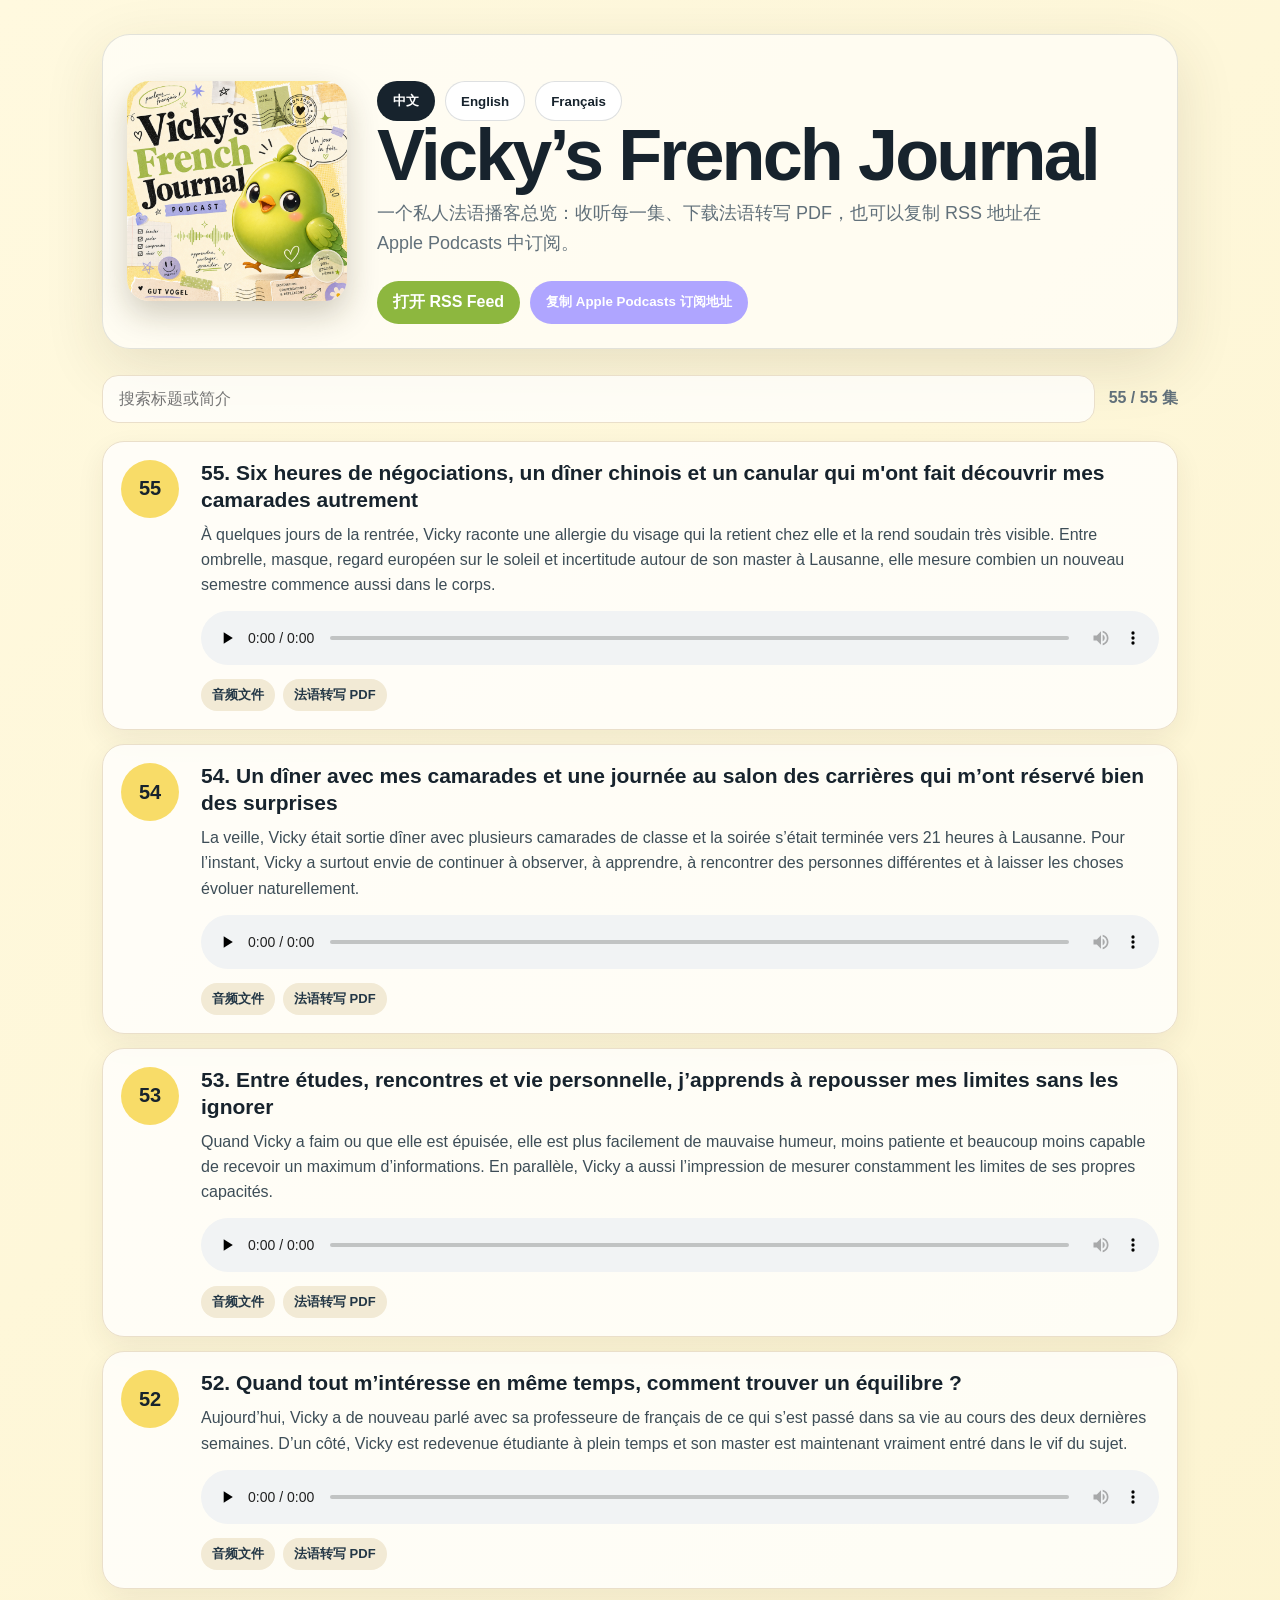
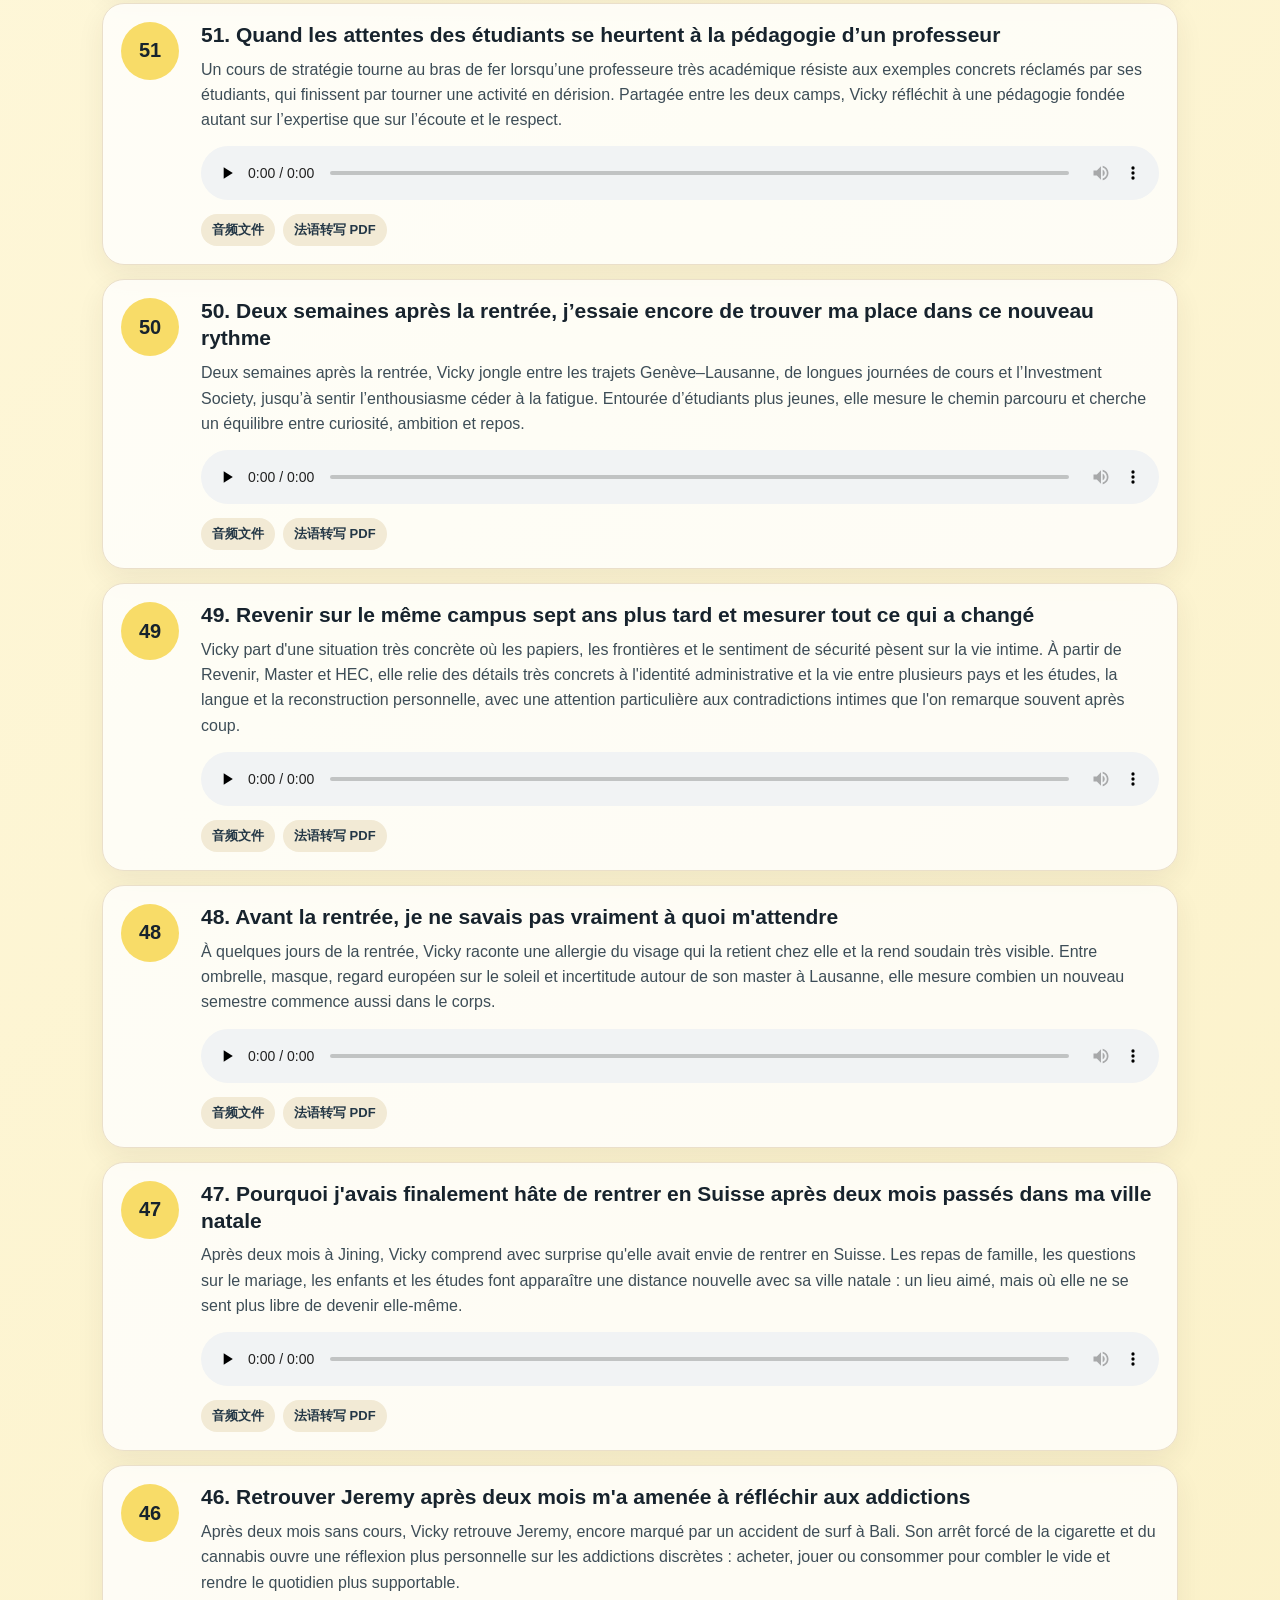
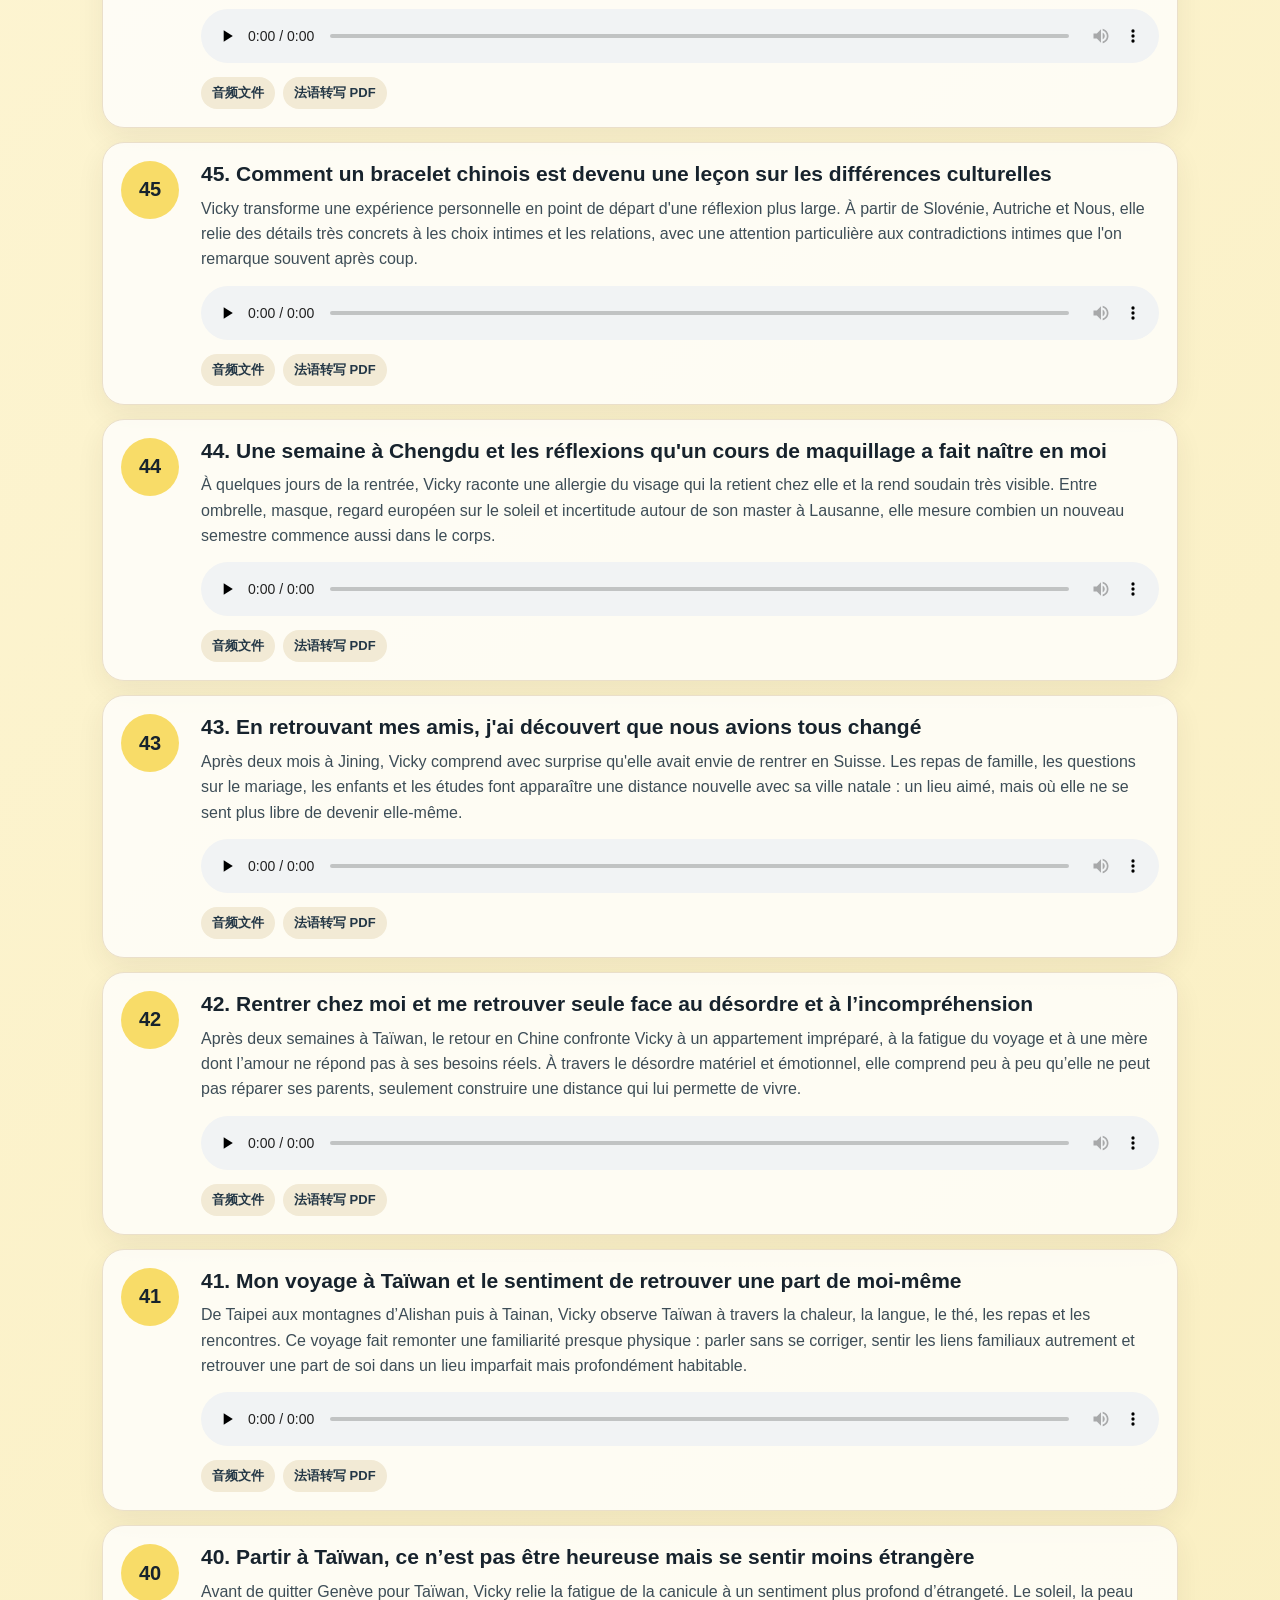
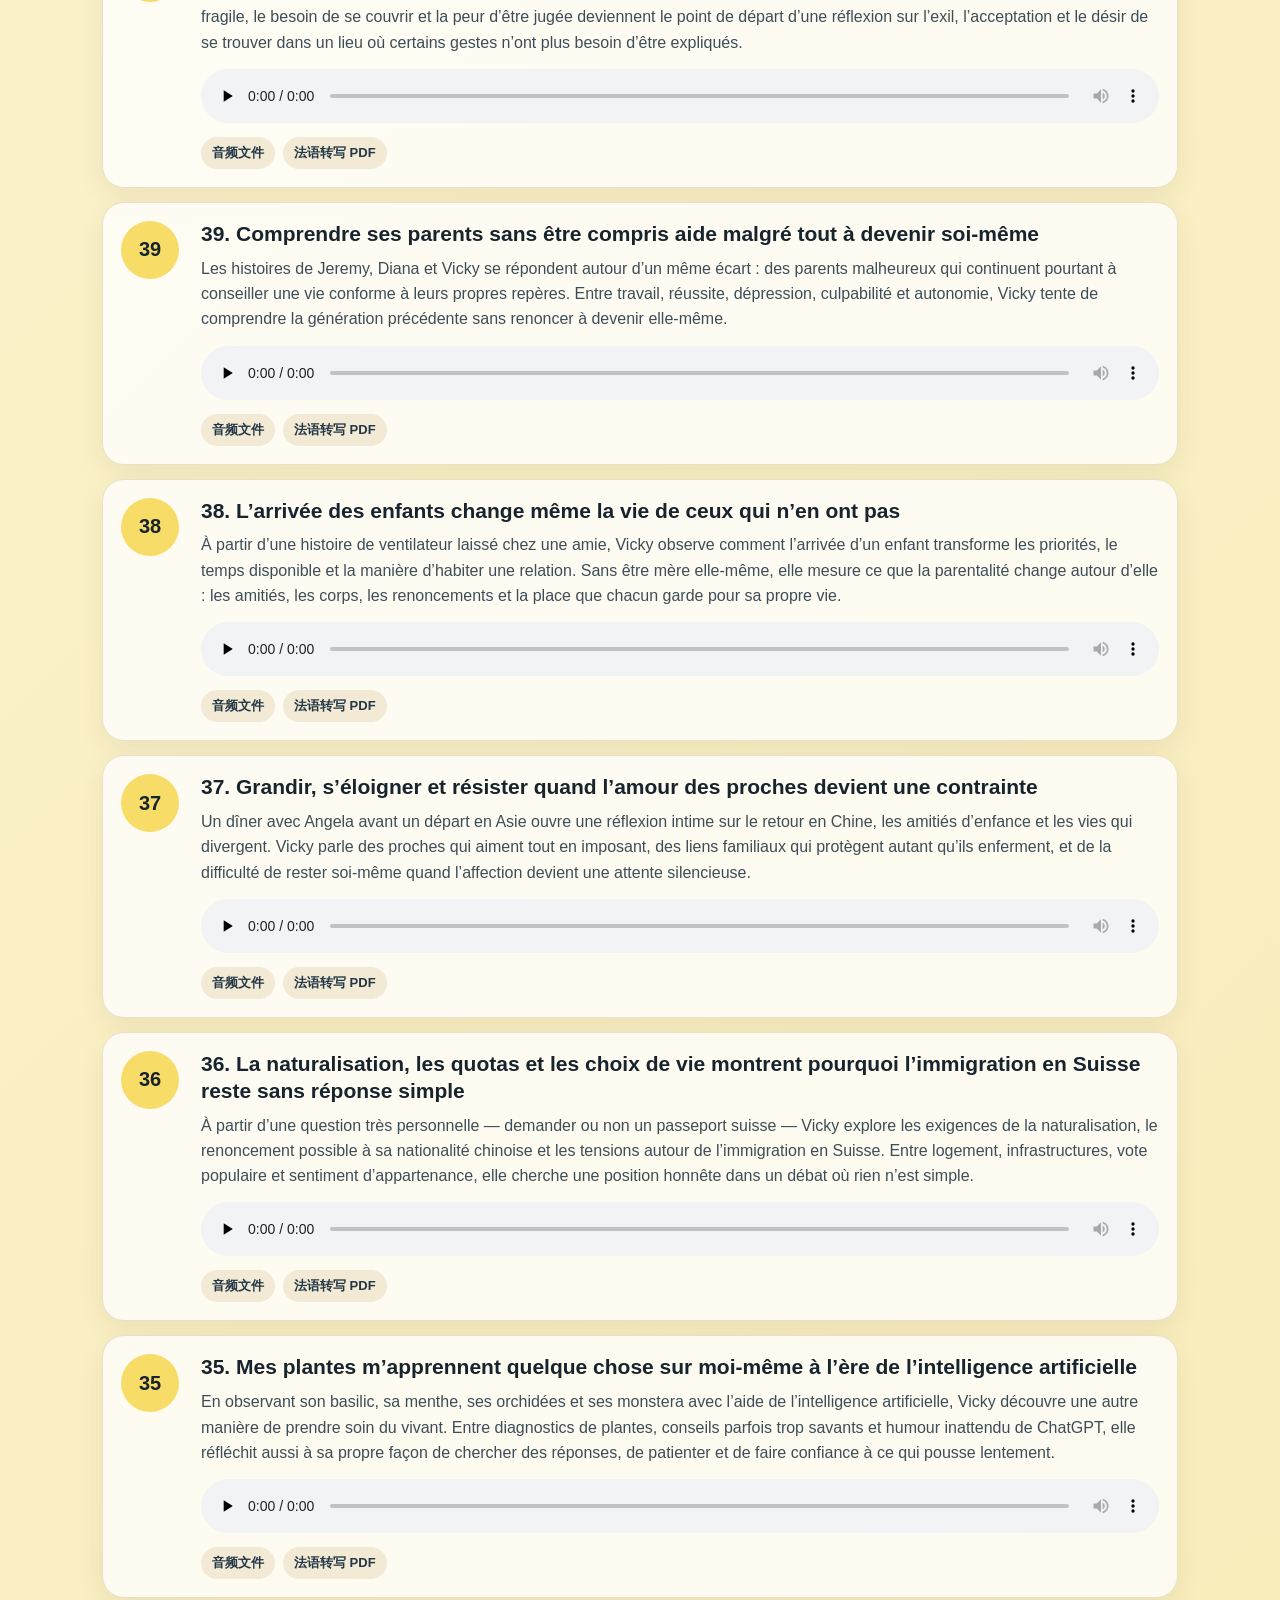
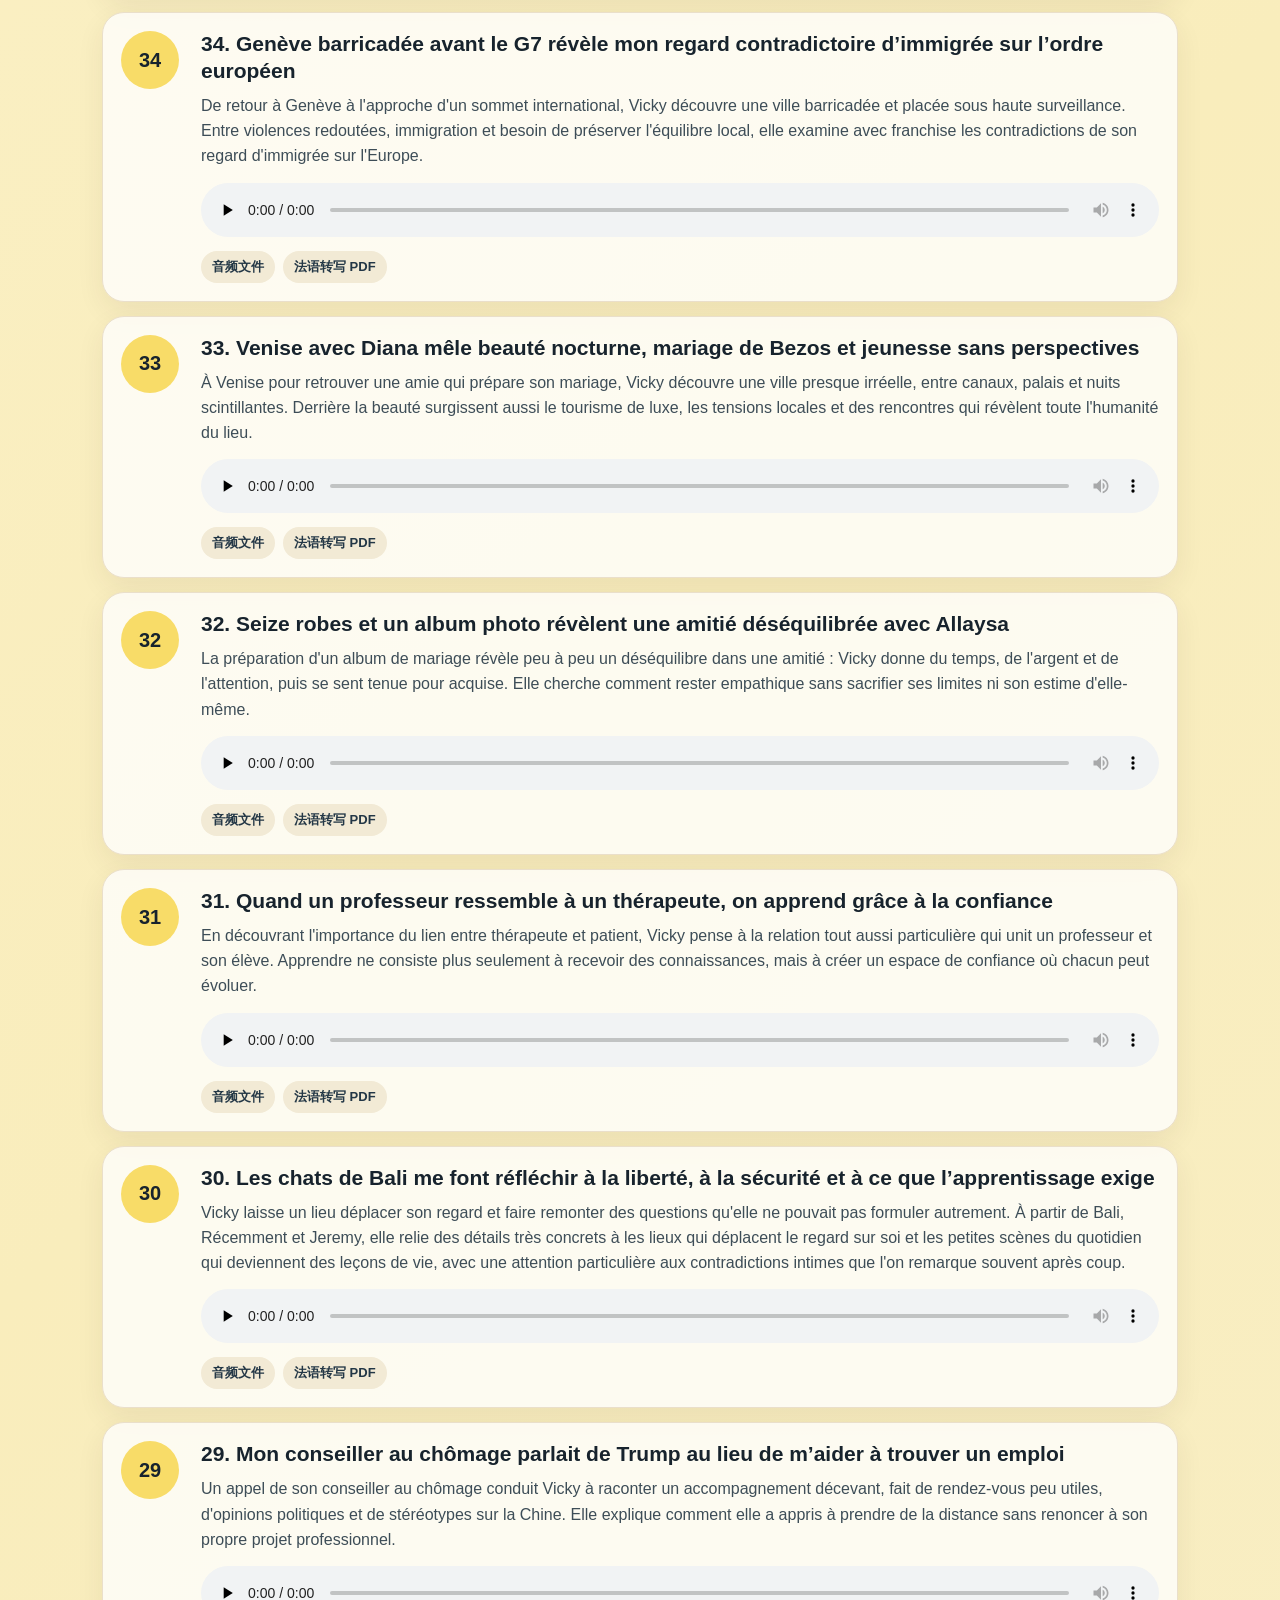
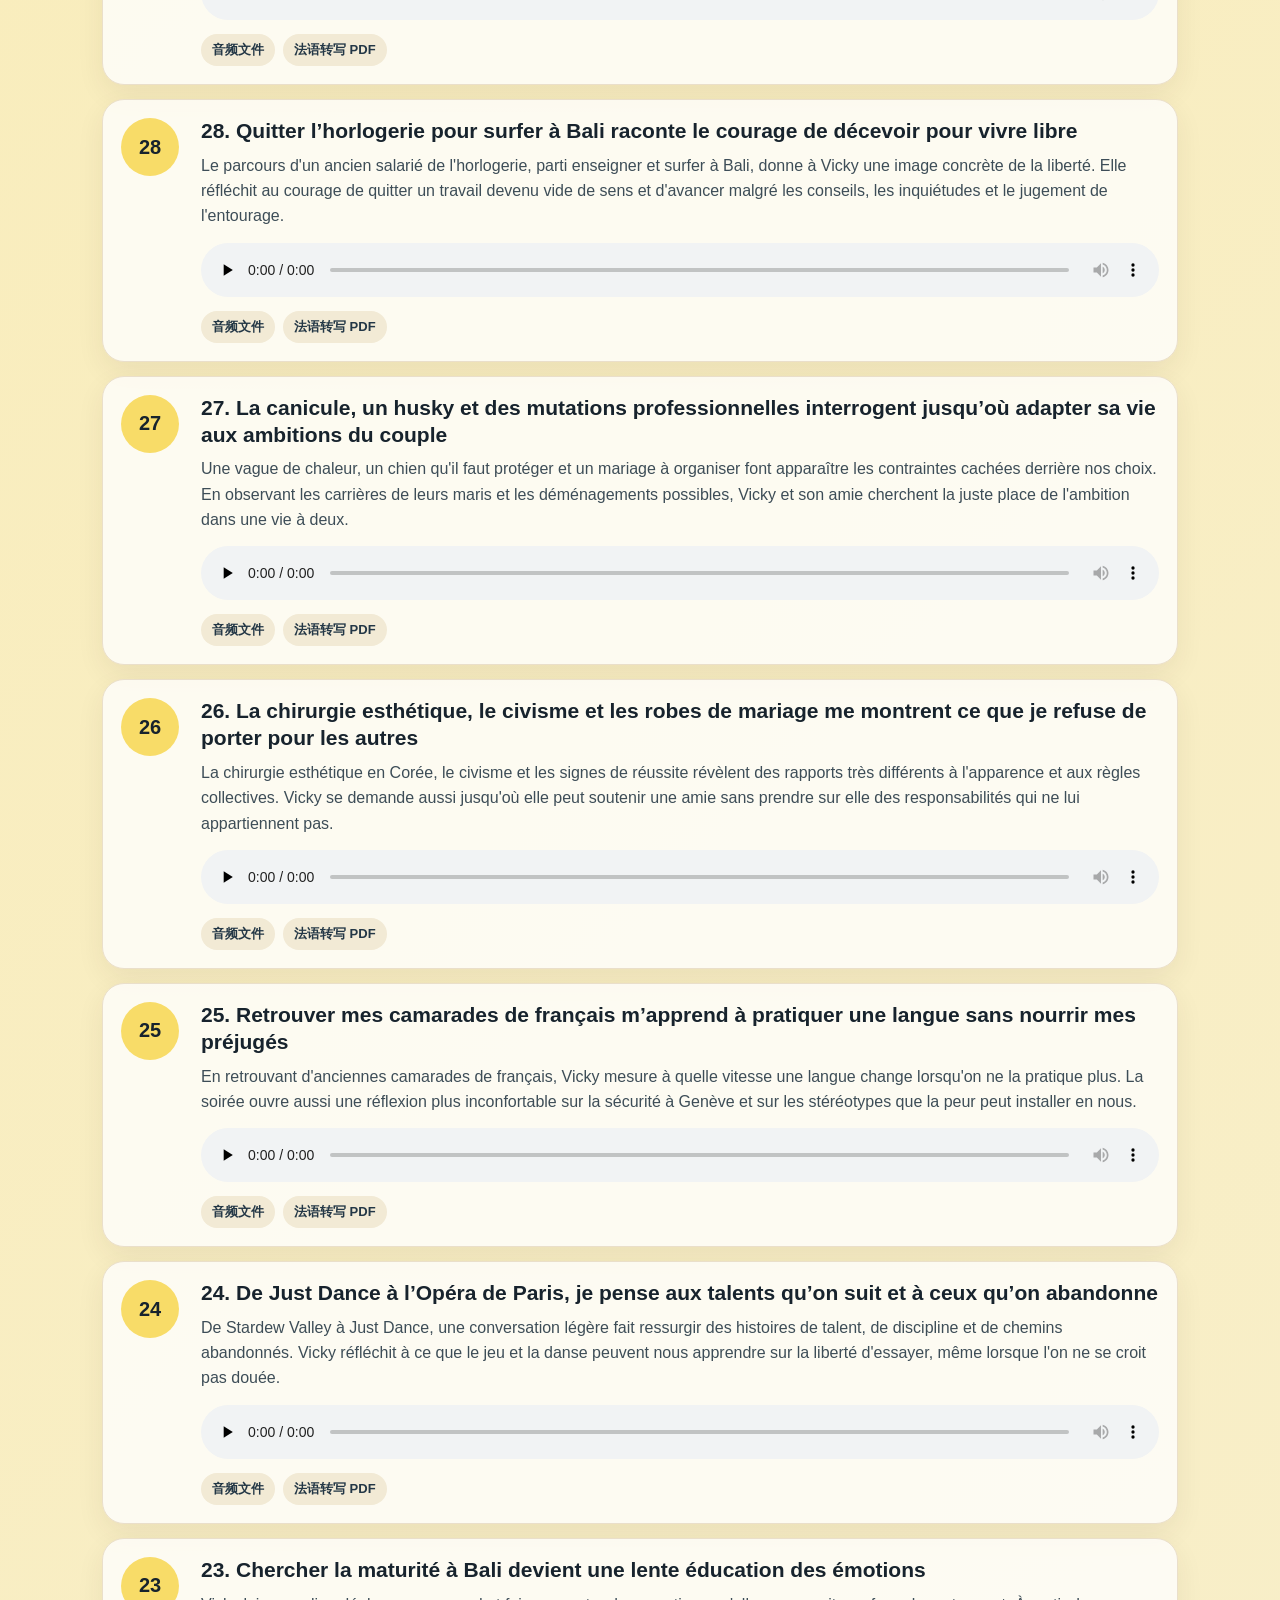
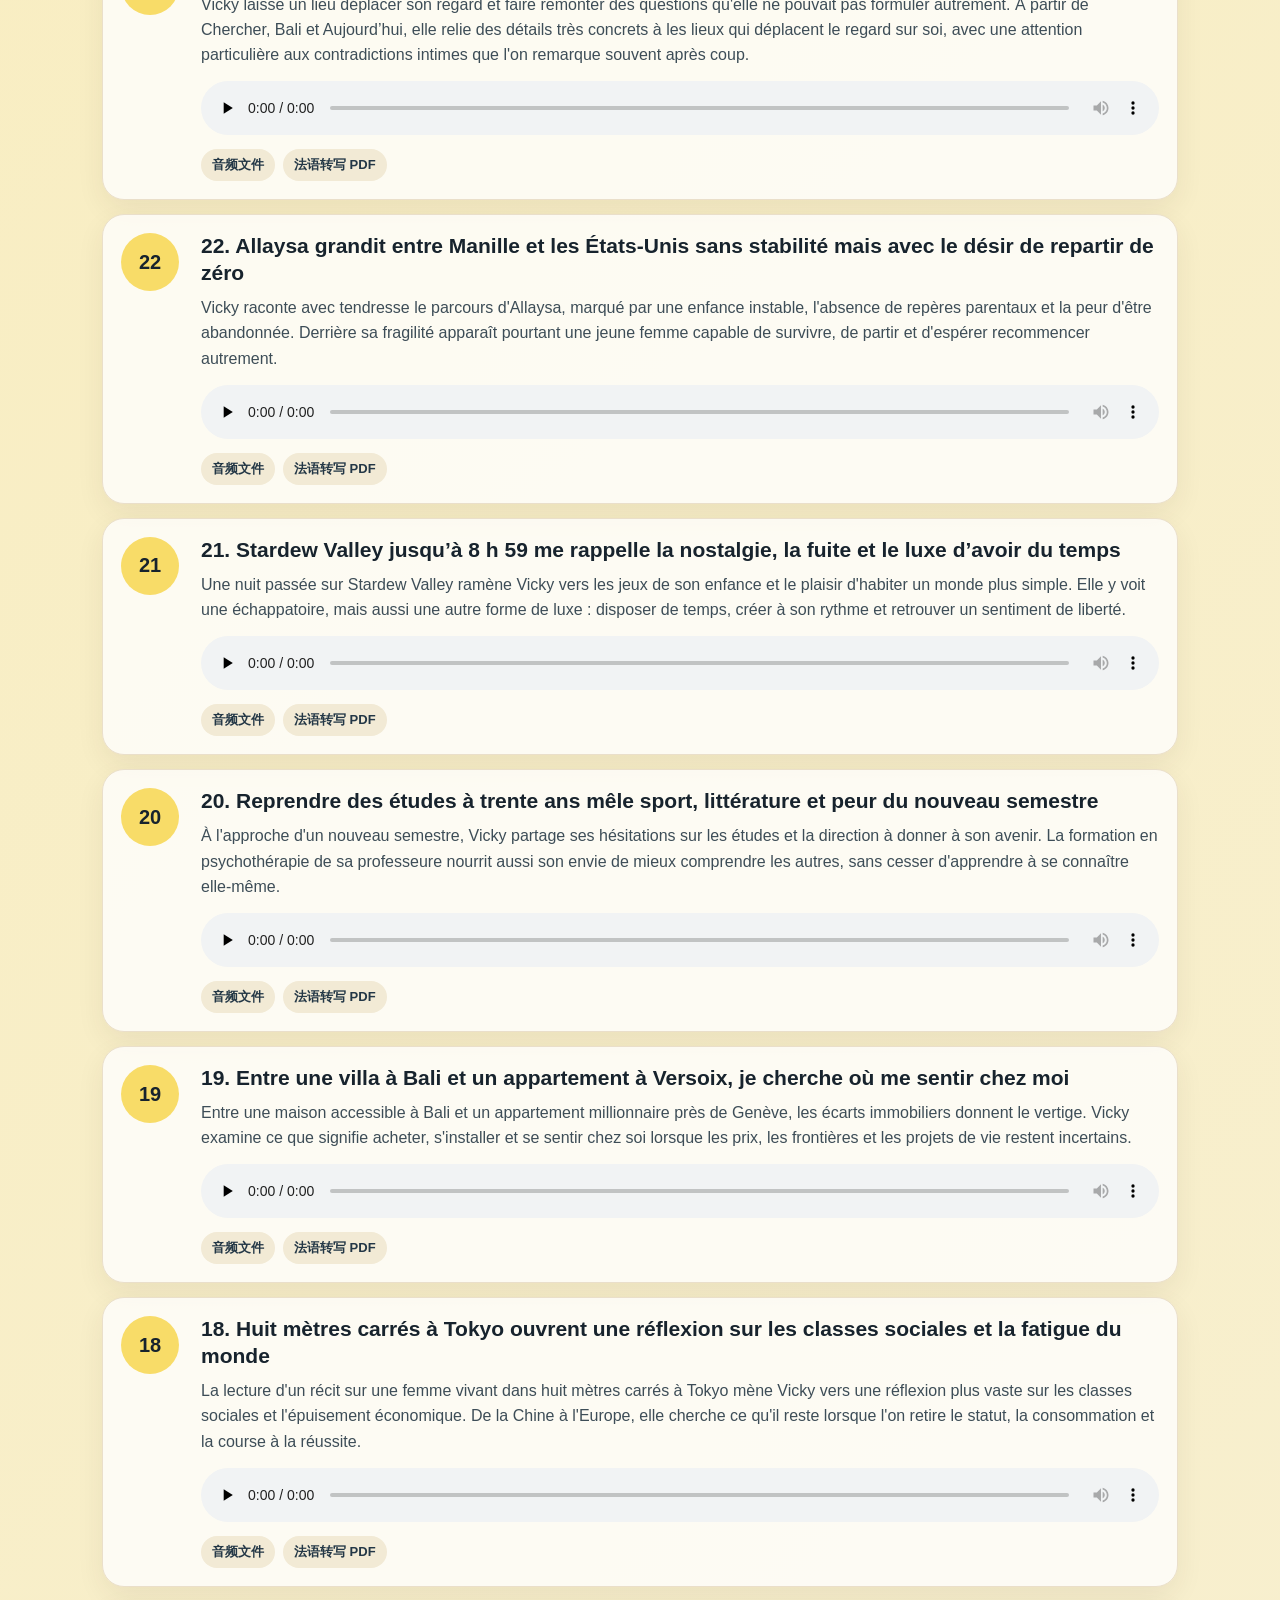
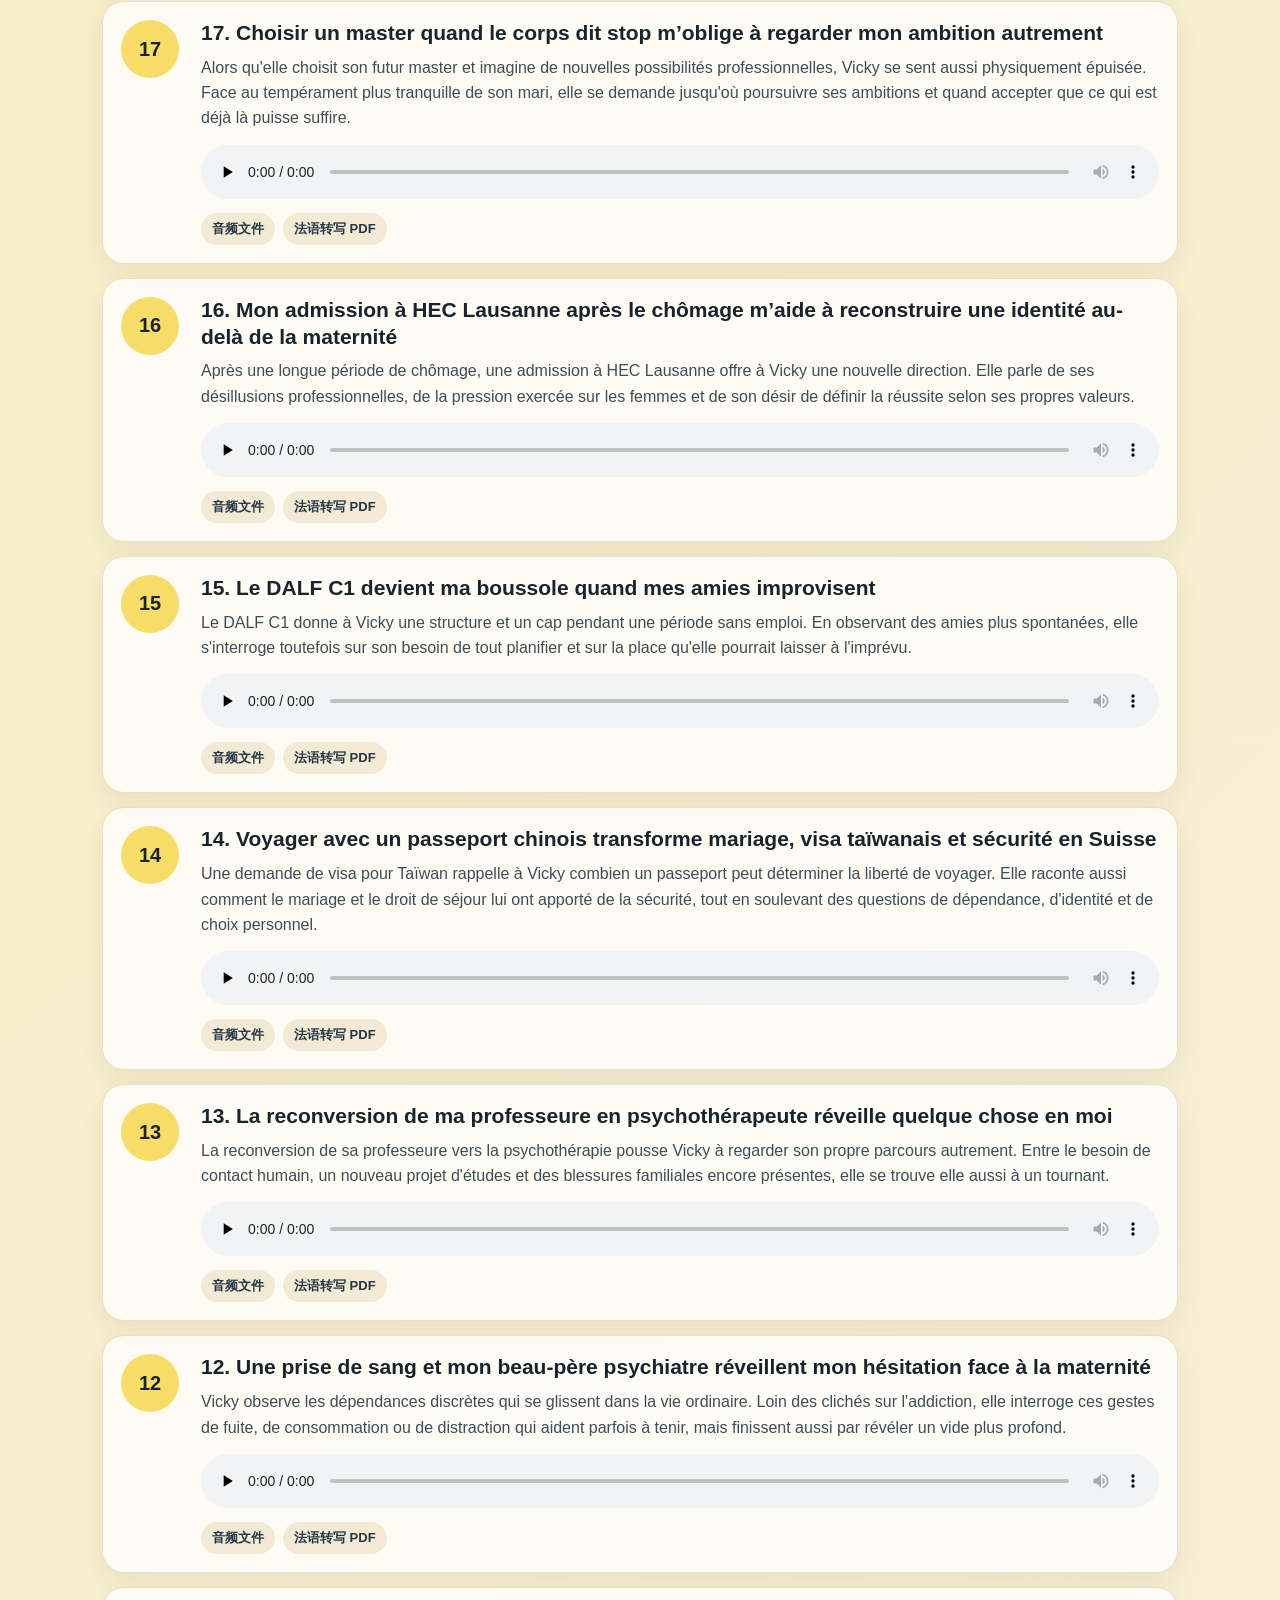
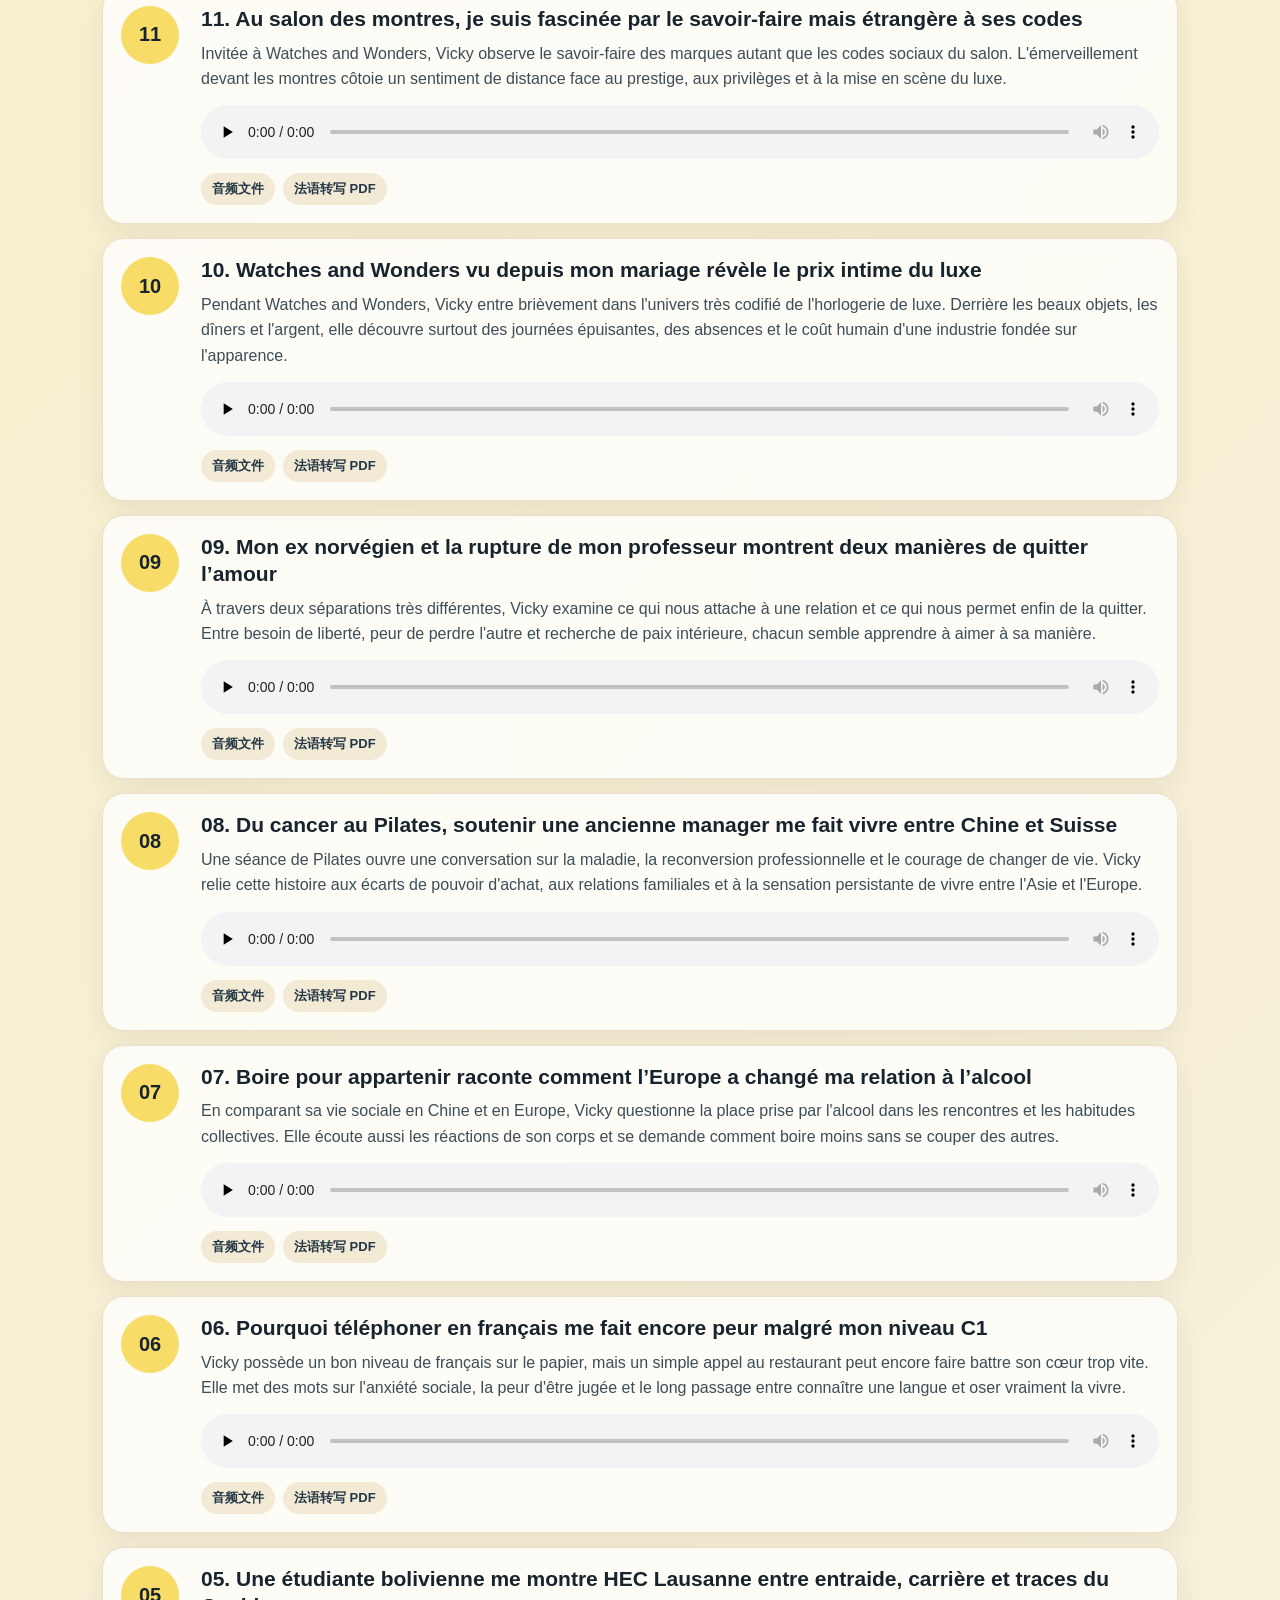
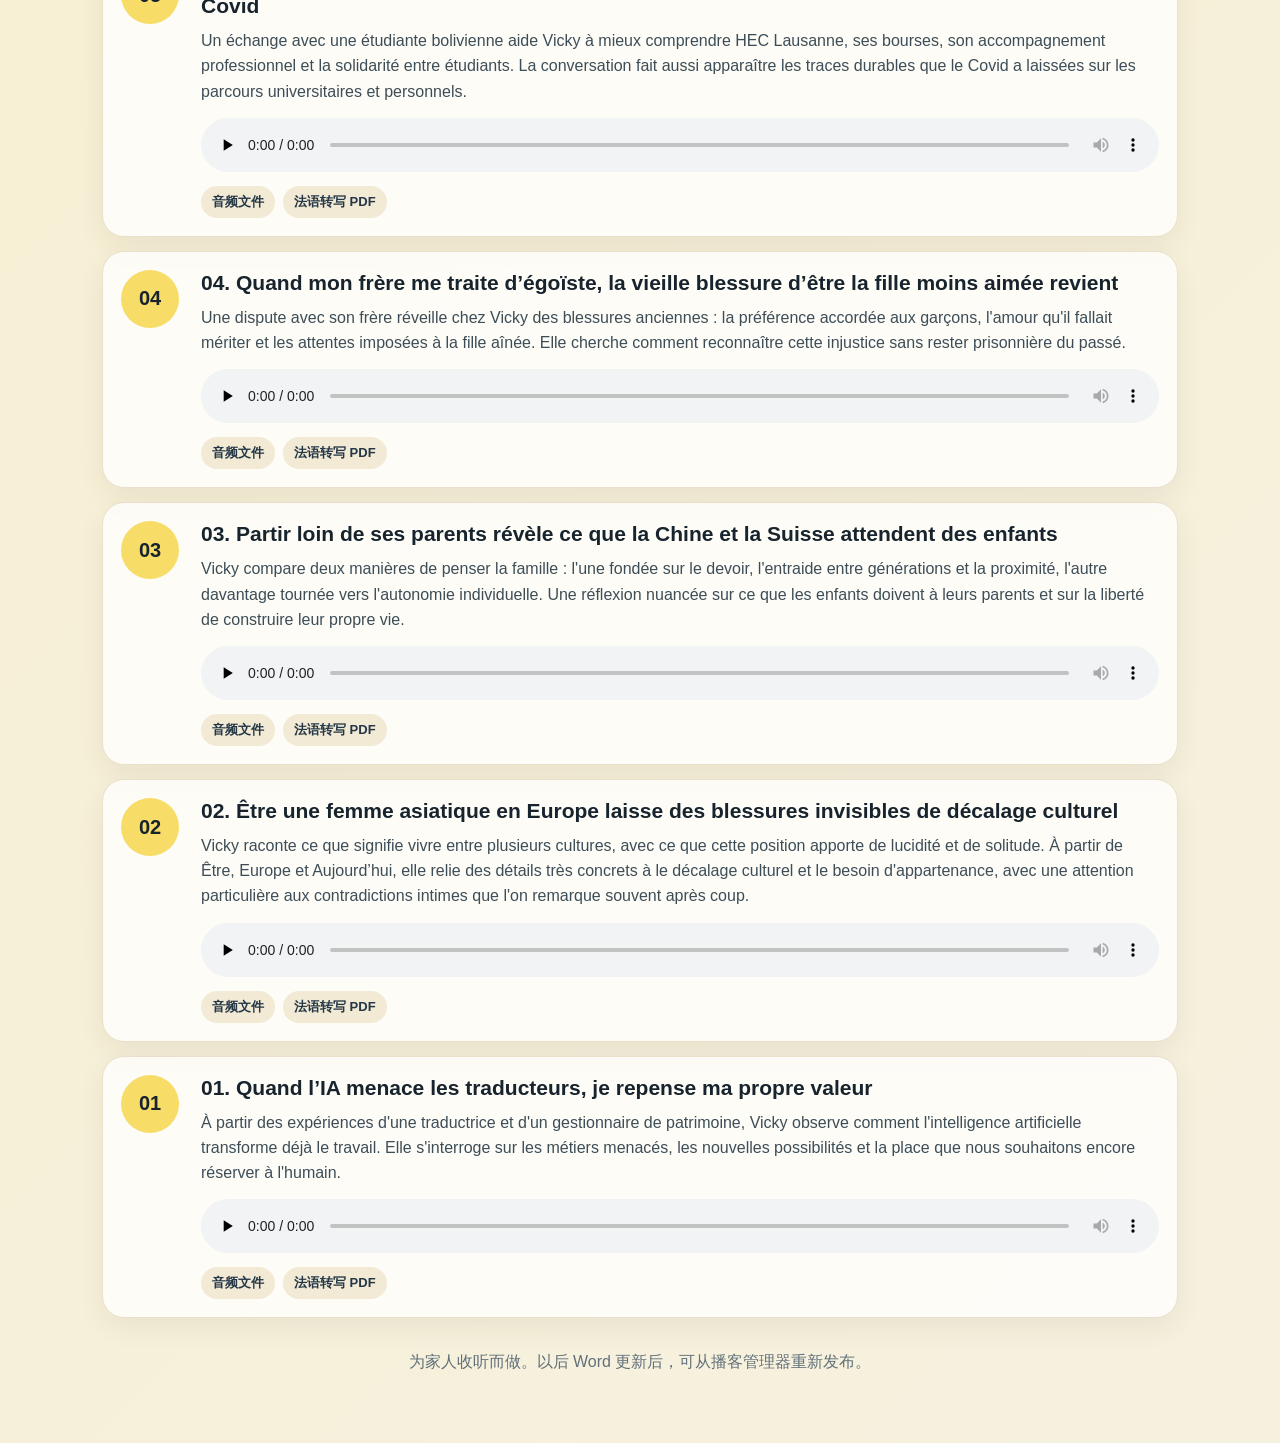
==== commit c075a47e: "Update index.html" ====
--- a/index.html
+++ b/index.html
@@ -56,10 +56,22 @@
     </header>
     <section class="tools">
       <input id="search" type="search" data-i18n-placeholder="search" placeholder="搜索标题或简介">
-      <div class="count"><span id="visibleCount">54</span> / 54 <span data-i18n="episodes">集</span></div>
+      <div class="count"><span id="visibleCount">55</span> / 55 <span data-i18n="episodes">集</span></div>
     </section>
     <main class="episode-list" id="episodeList">
       
+        <article class="episode" data-title="six heures de négociations, un dîner chinois et un canular qui m'ont fait découvrir mes camarades autrement">
+          <div class="episode-number">55</div>
+          <div class="episode-body">
+            <h3>55. Six heures de négociations, un dîner chinois et un canular qui m'ont fait découvrir mes camarades autrement</h3>
+            <p>À quelques jours de la rentrée, Vicky raconte une allergie du visage qui la retient chez elle et la rend soudain très visible. Entre ombrelle, masque, regard européen sur le soleil et incertitude autour de son master à Lausanne, elle mesure combien un nouveau semestre commence aussi dans le corps.</p>
+            <audio controls preload="none" src="https://wenminli961201-cell.github.io/vickys-french-journal-podcast/episode-55-six-heures-de-n-gociations-un-d-ner-chinois-et-un-canul-20261111152129-ariane-090.mp3"></audio>
+            <div class="episode-links">
+              <a class="small-link" href="https://wenminli961201-cell.github.io/vickys-french-journal-podcast/episode-55-six-heures-de-n-gociations-un-d-ner-chinois-et-un-canul-20261111152129-ariane-090.mp3" target="_blank" rel="noreferrer" data-i18n="audio">Audio file</a>
+              <a class="small-link" href="https://wenminli961201-cell.github.io/vickys-french-journal-podcast/transcript-55-six-heures-de-n-gociations-un-d-ner-chinois-et-un-canul.pdf" target="_blank" rel="noreferrer" data-i18n="pdf">PDF transcript</a>
+            </div>
+          </div>
+        </article>
         <article class="episode" data-title="un dîner avec mes camarades et une journée au salon des carrières qui m’ont réservé bien des surprises">
           <div class="episode-number">54</div>
           <div class="episode-body">
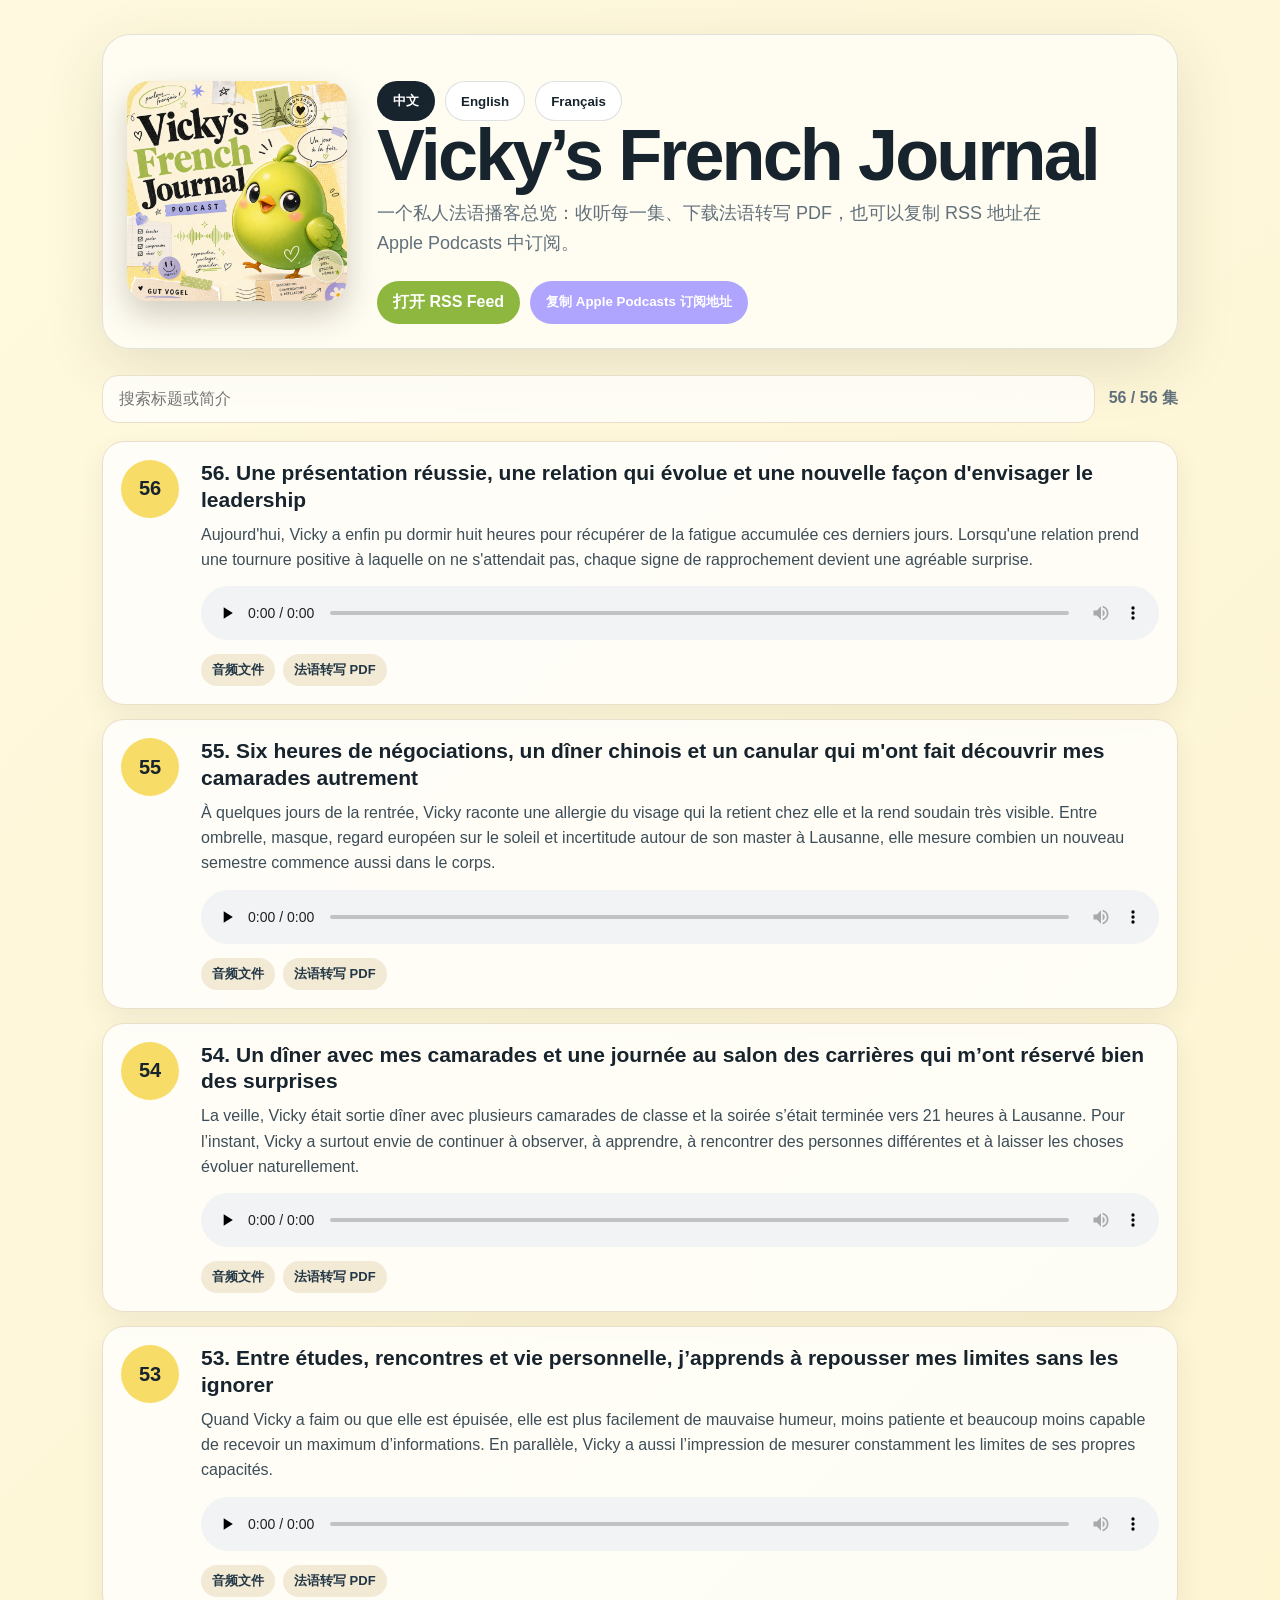
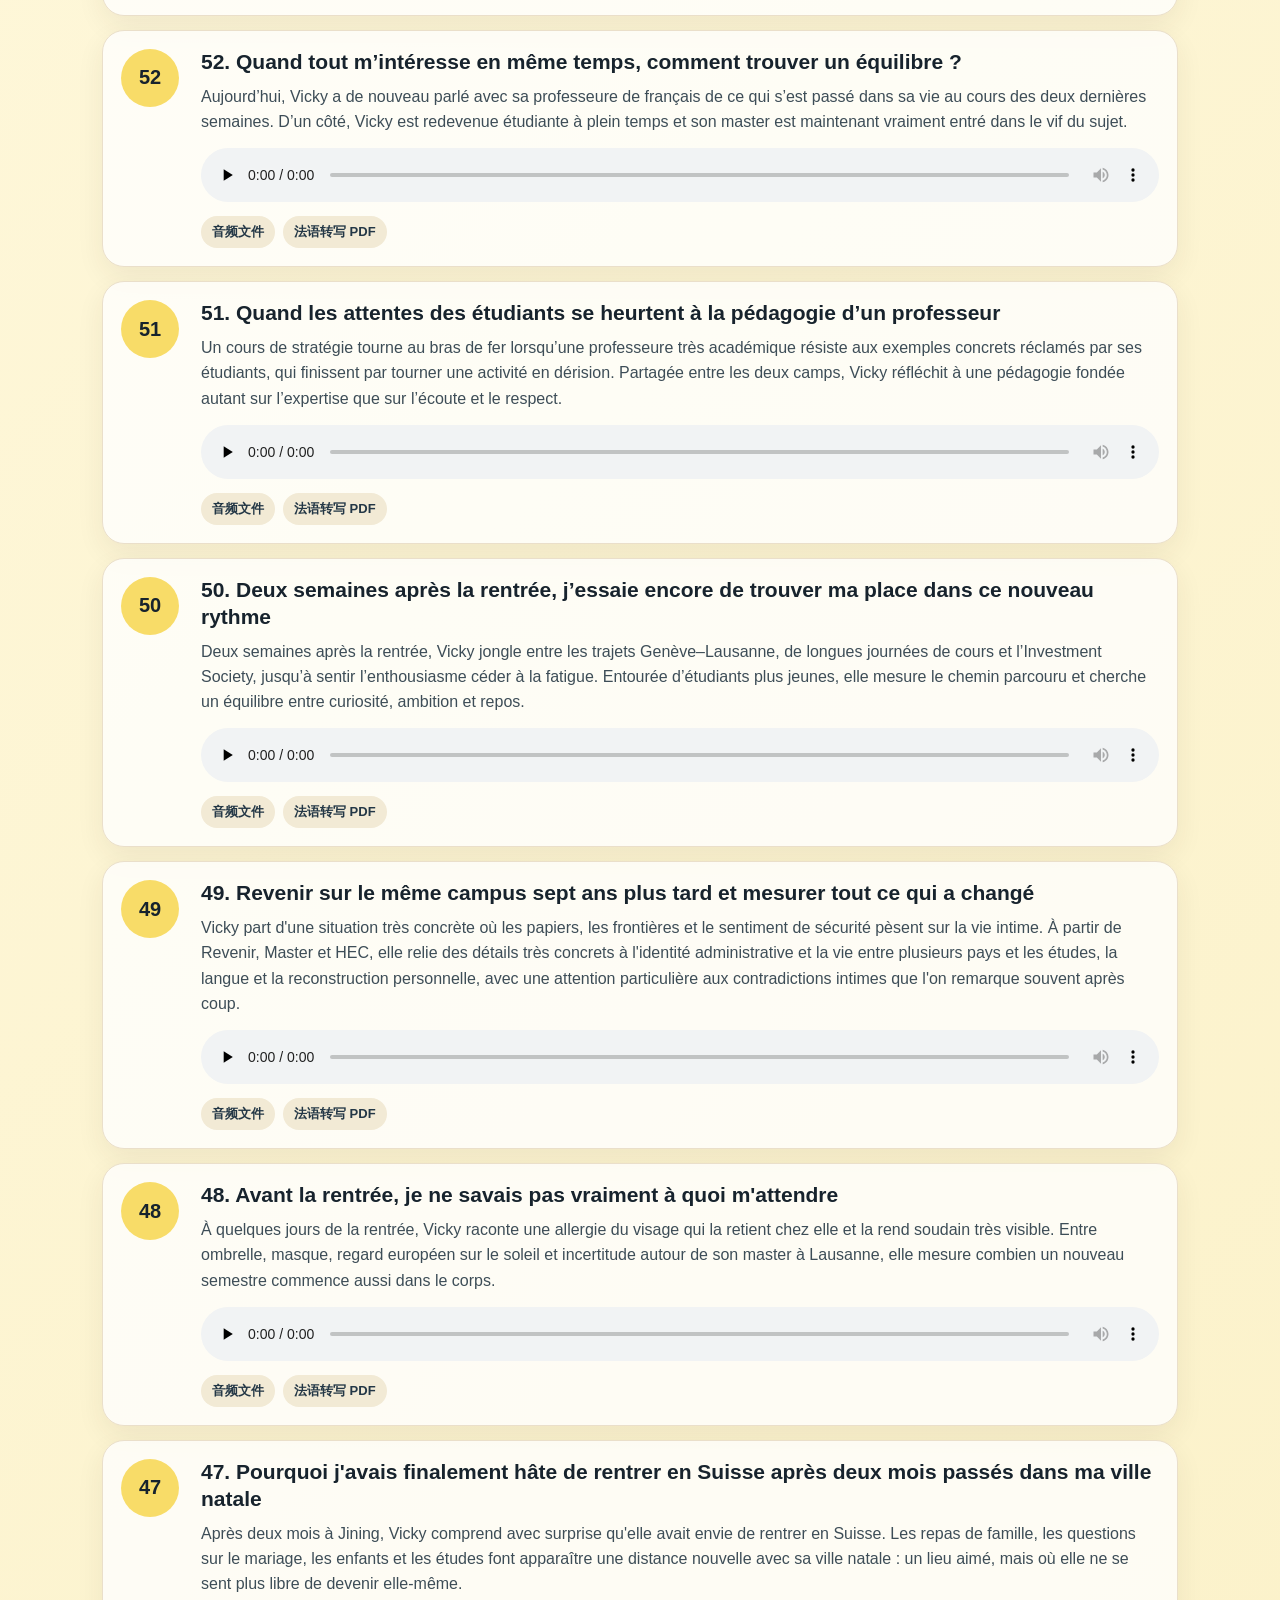
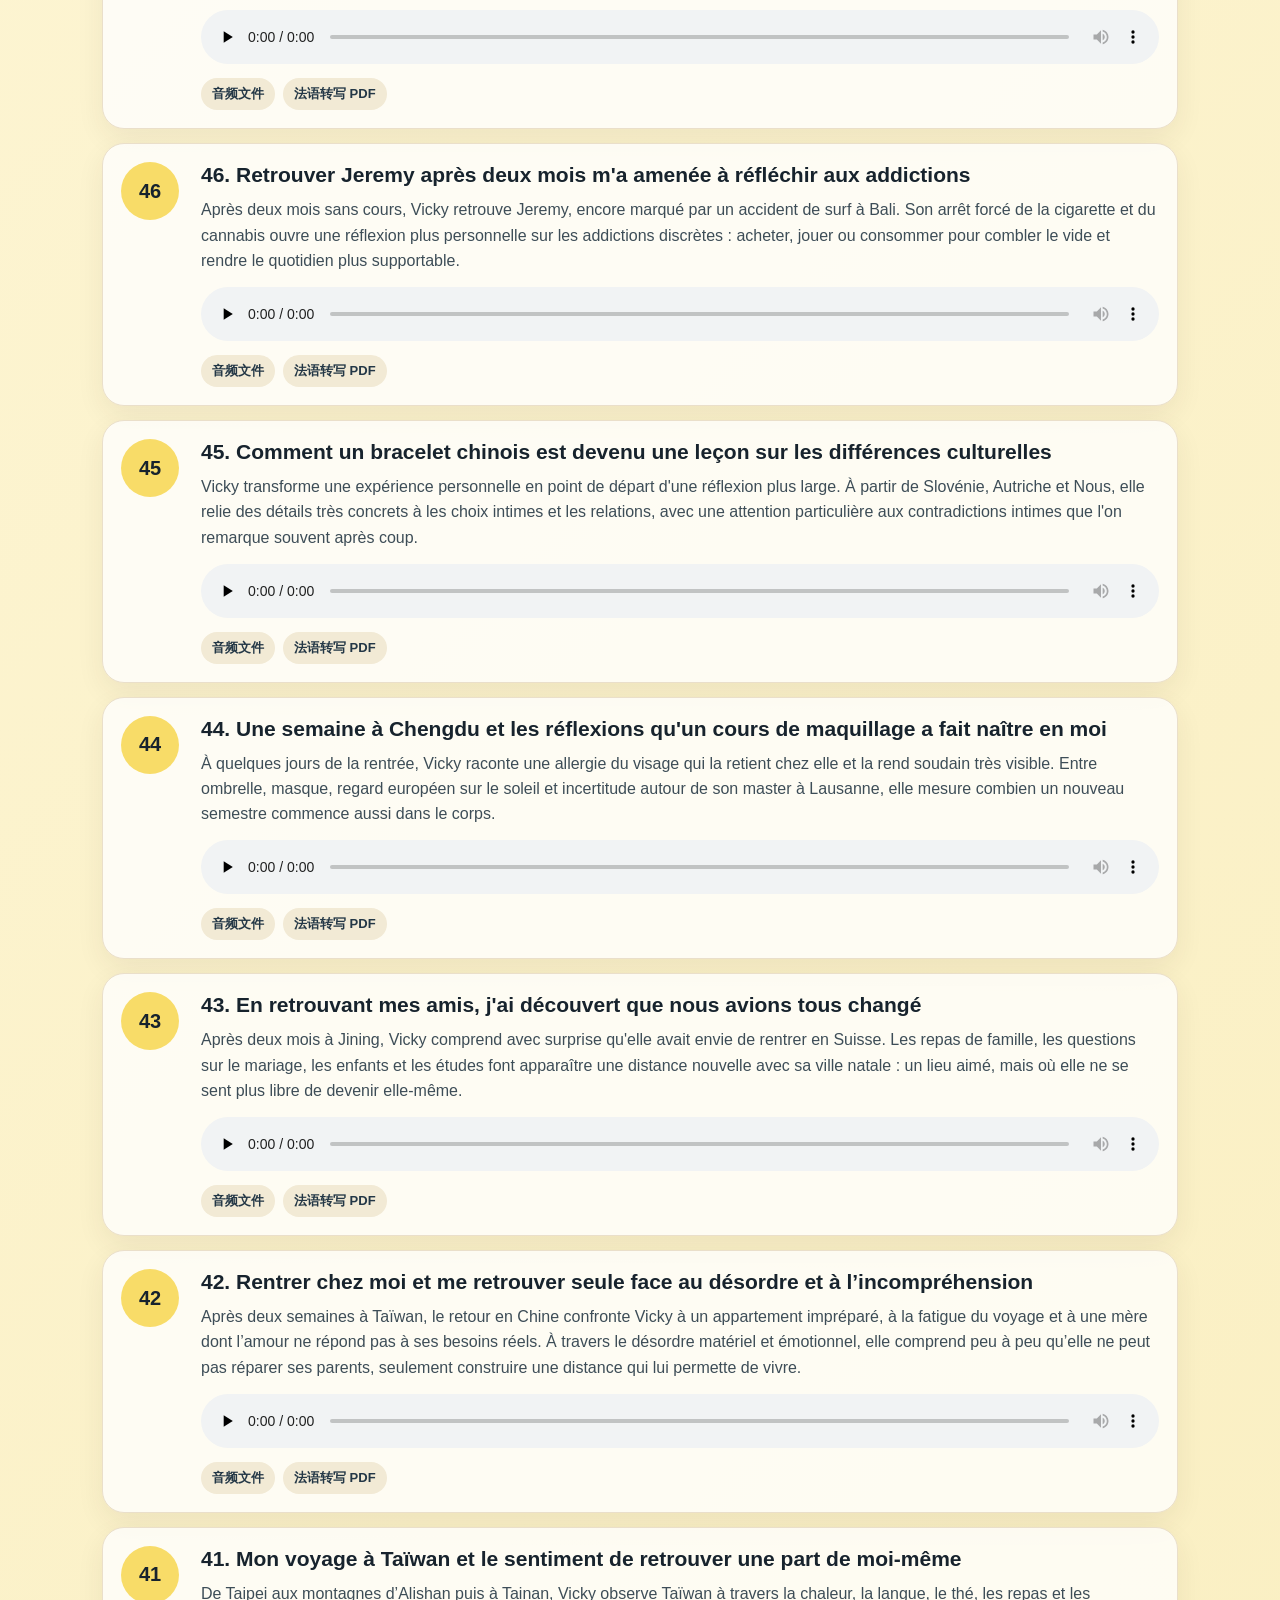
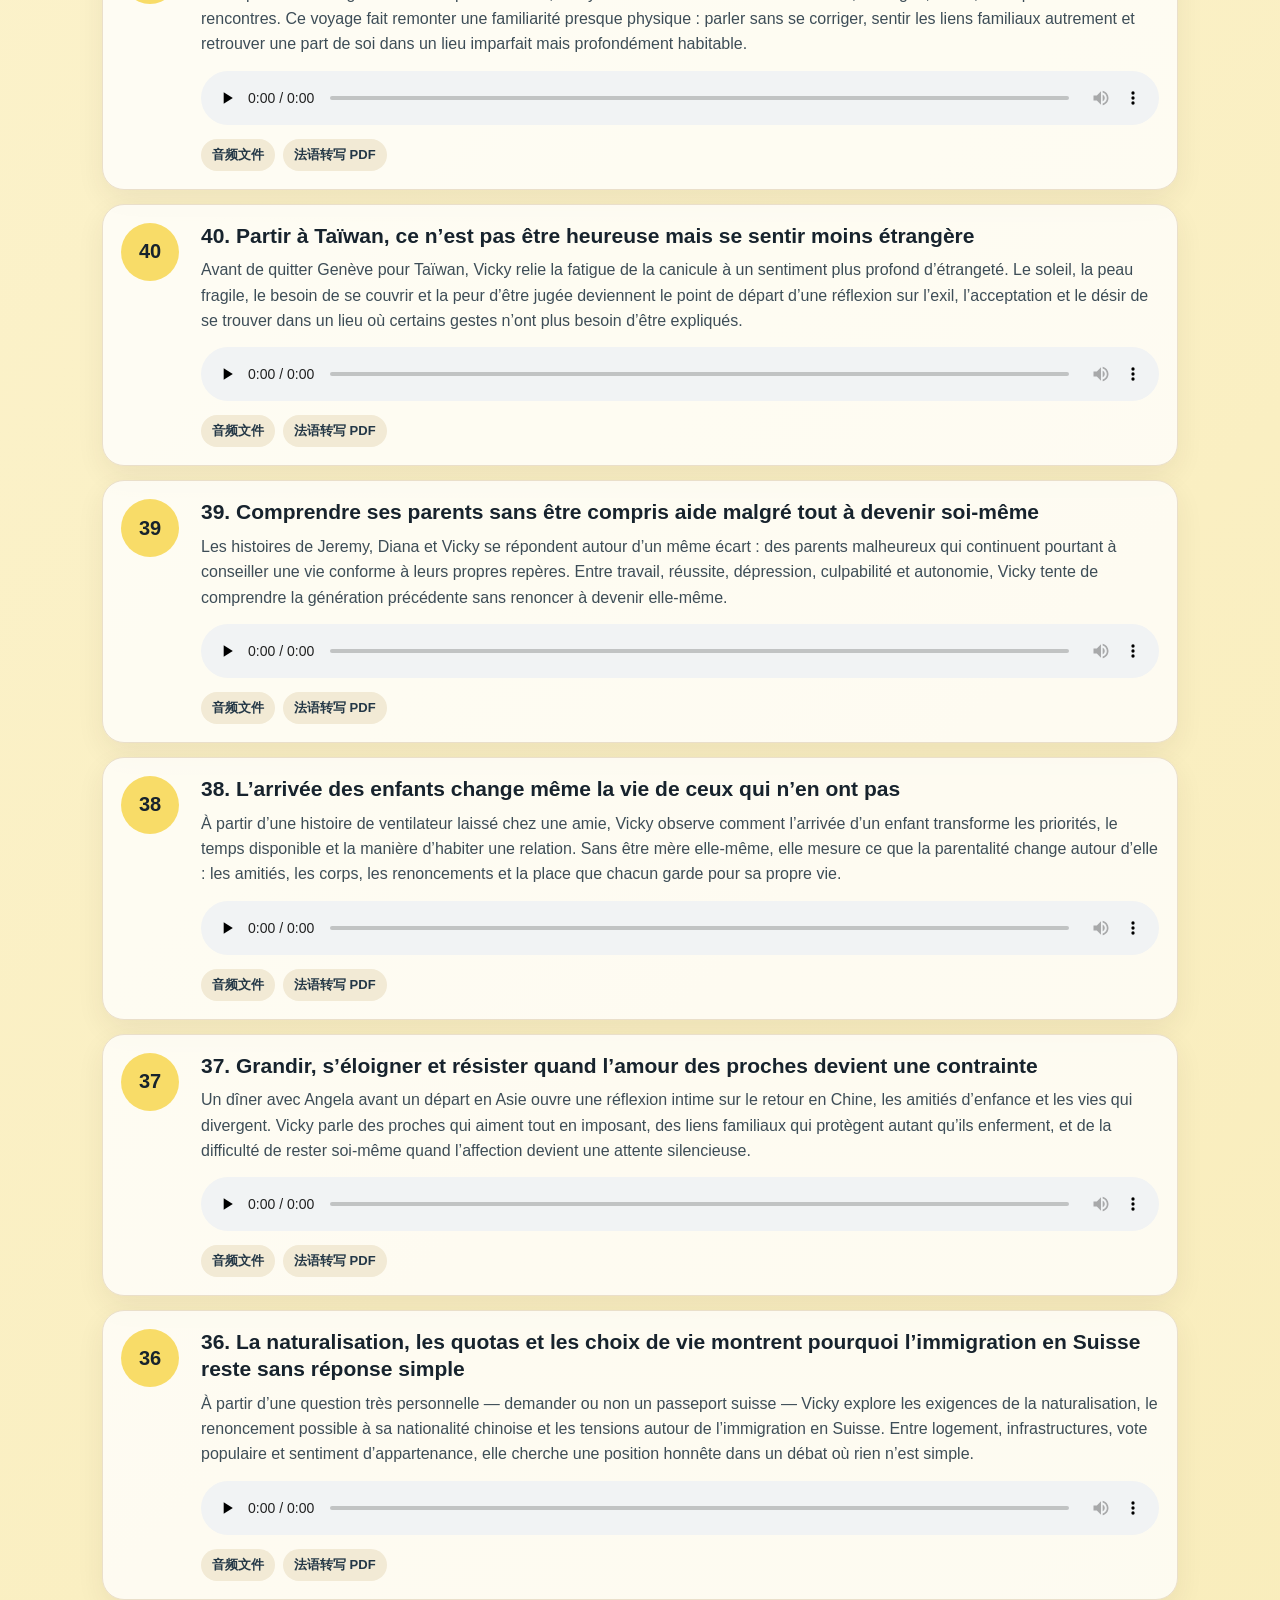
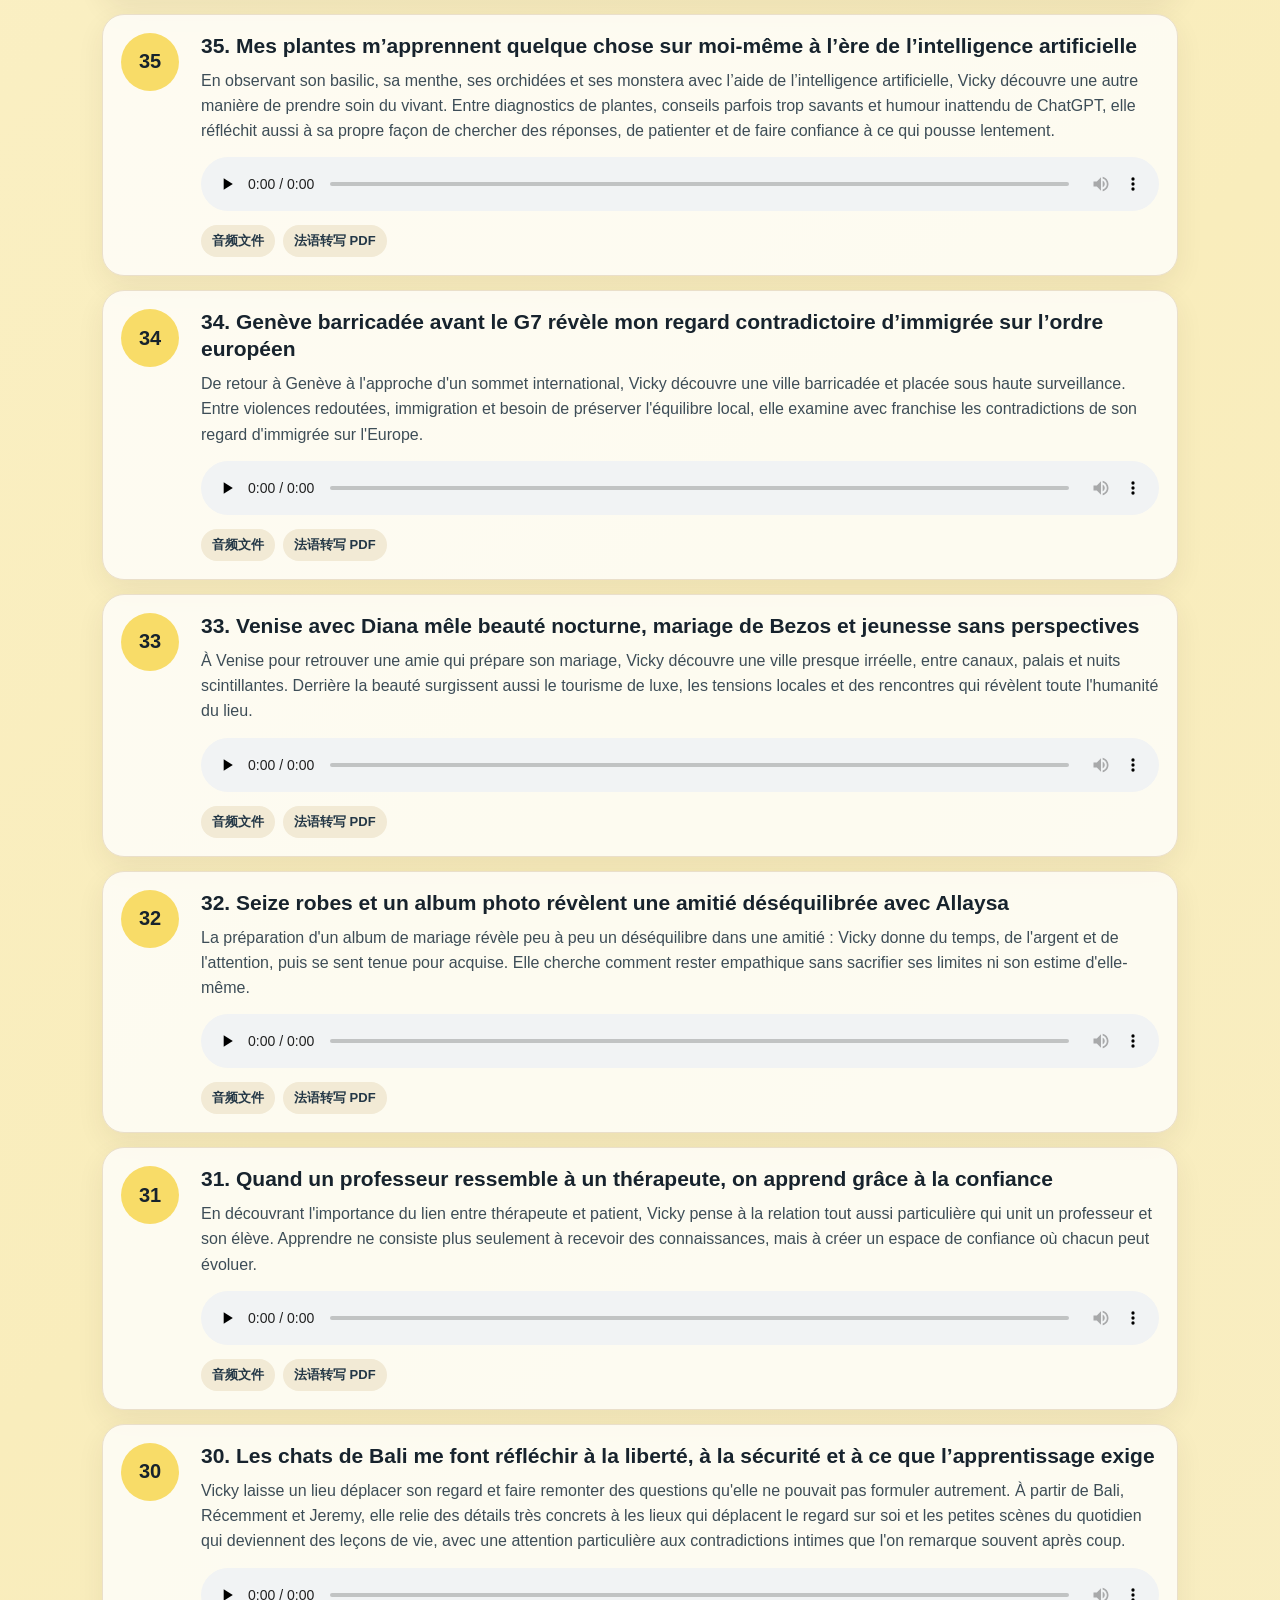
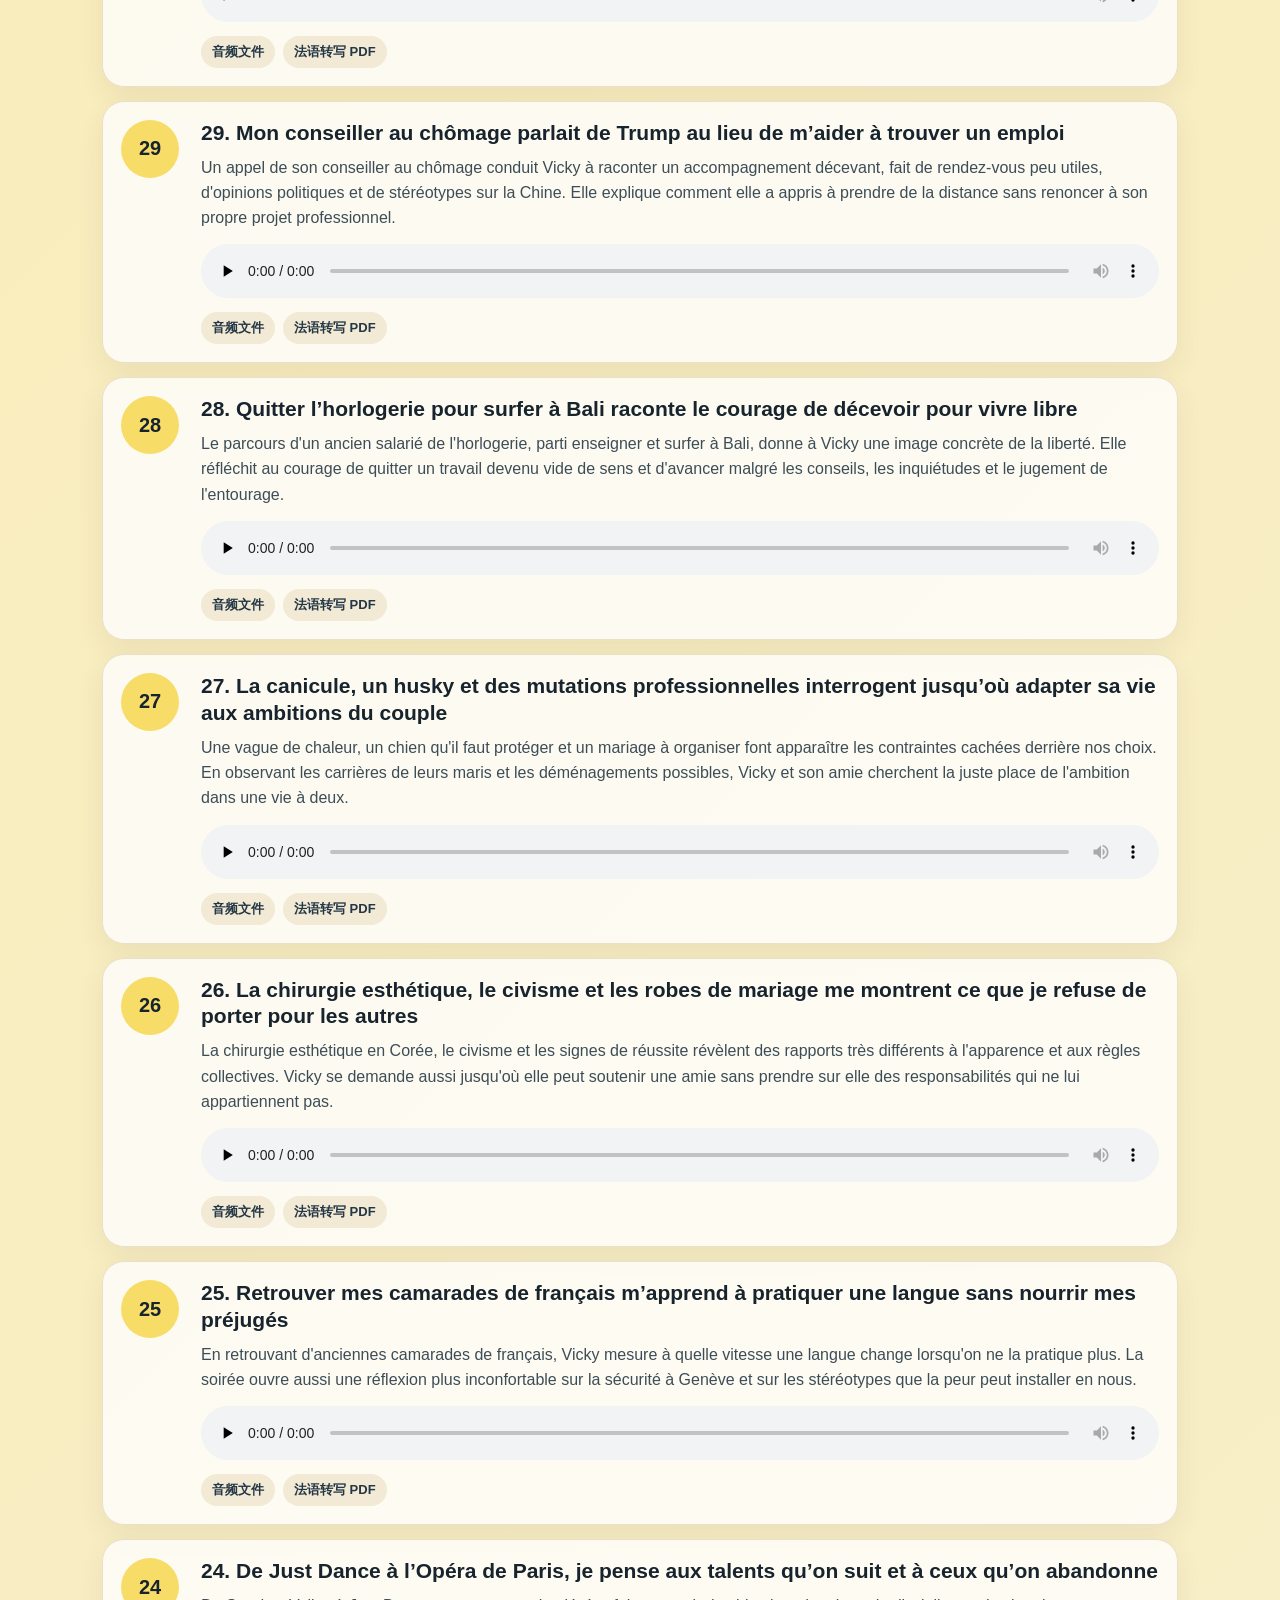
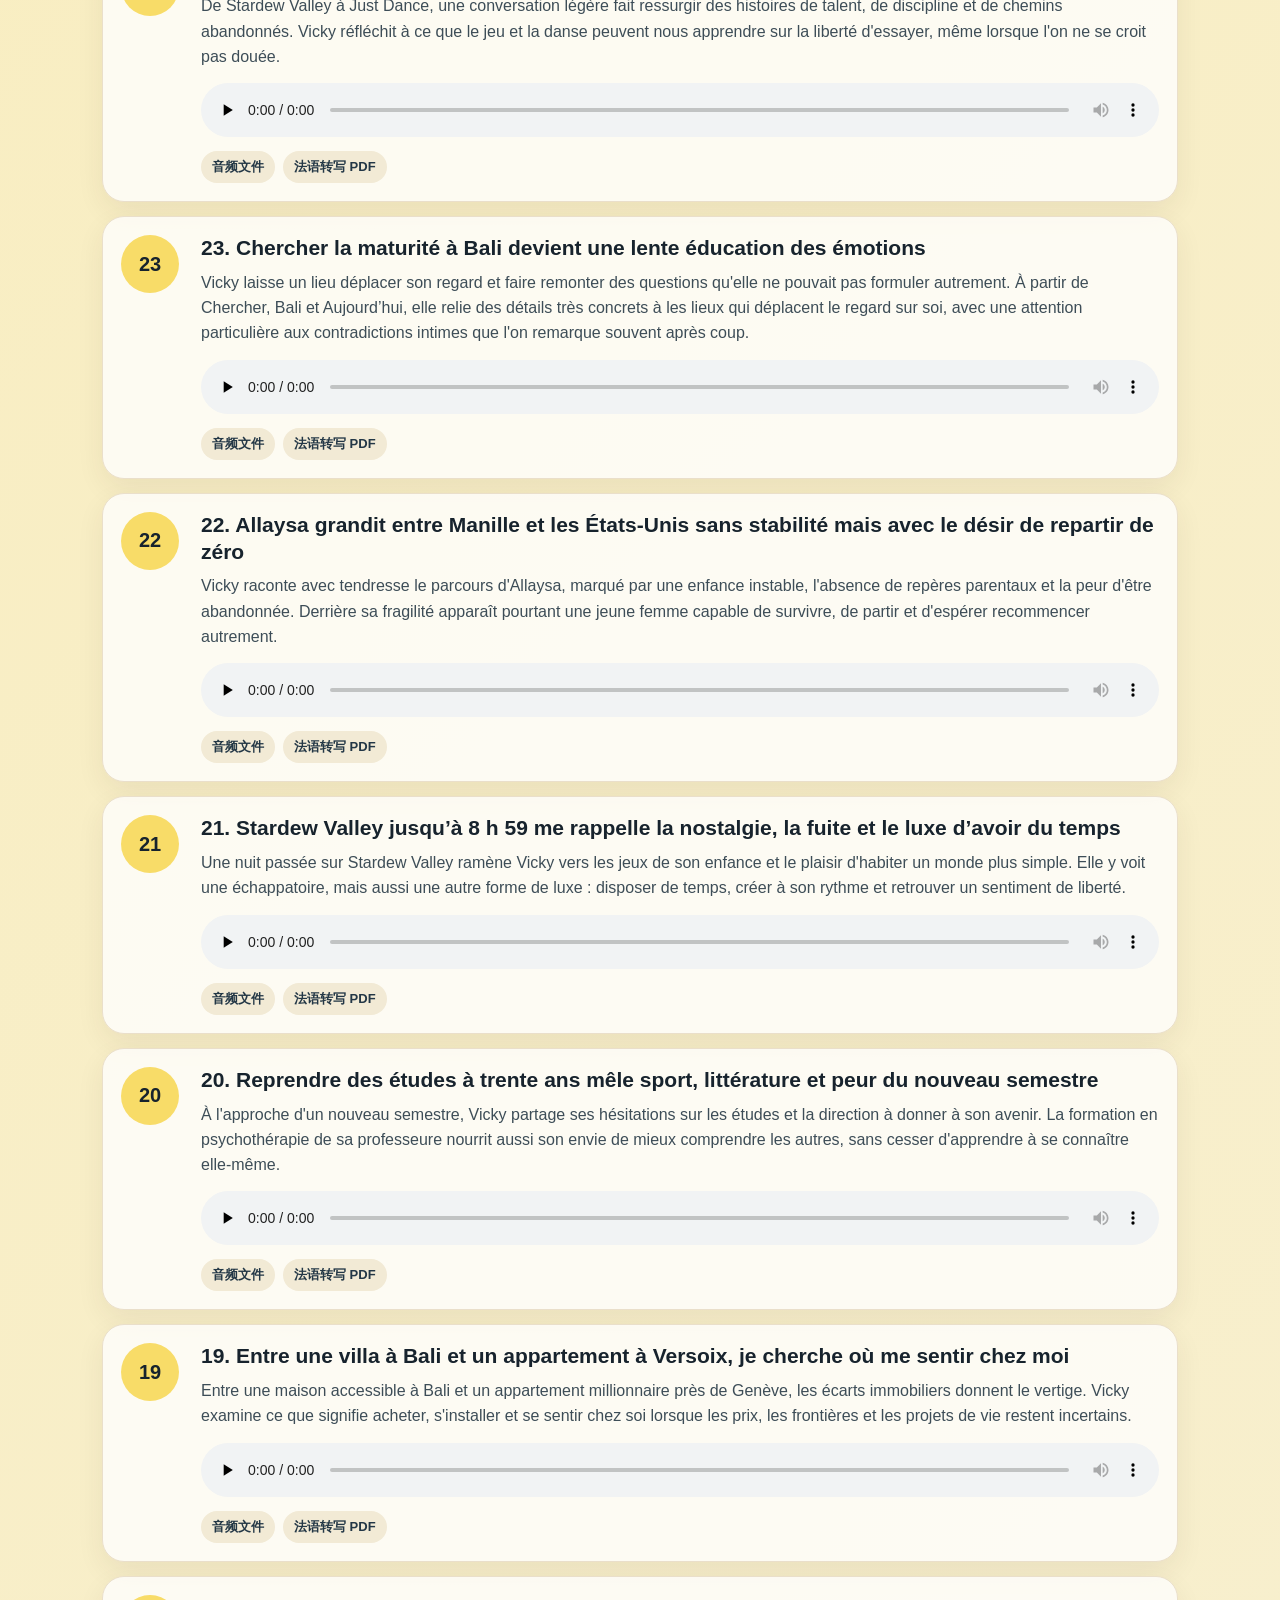
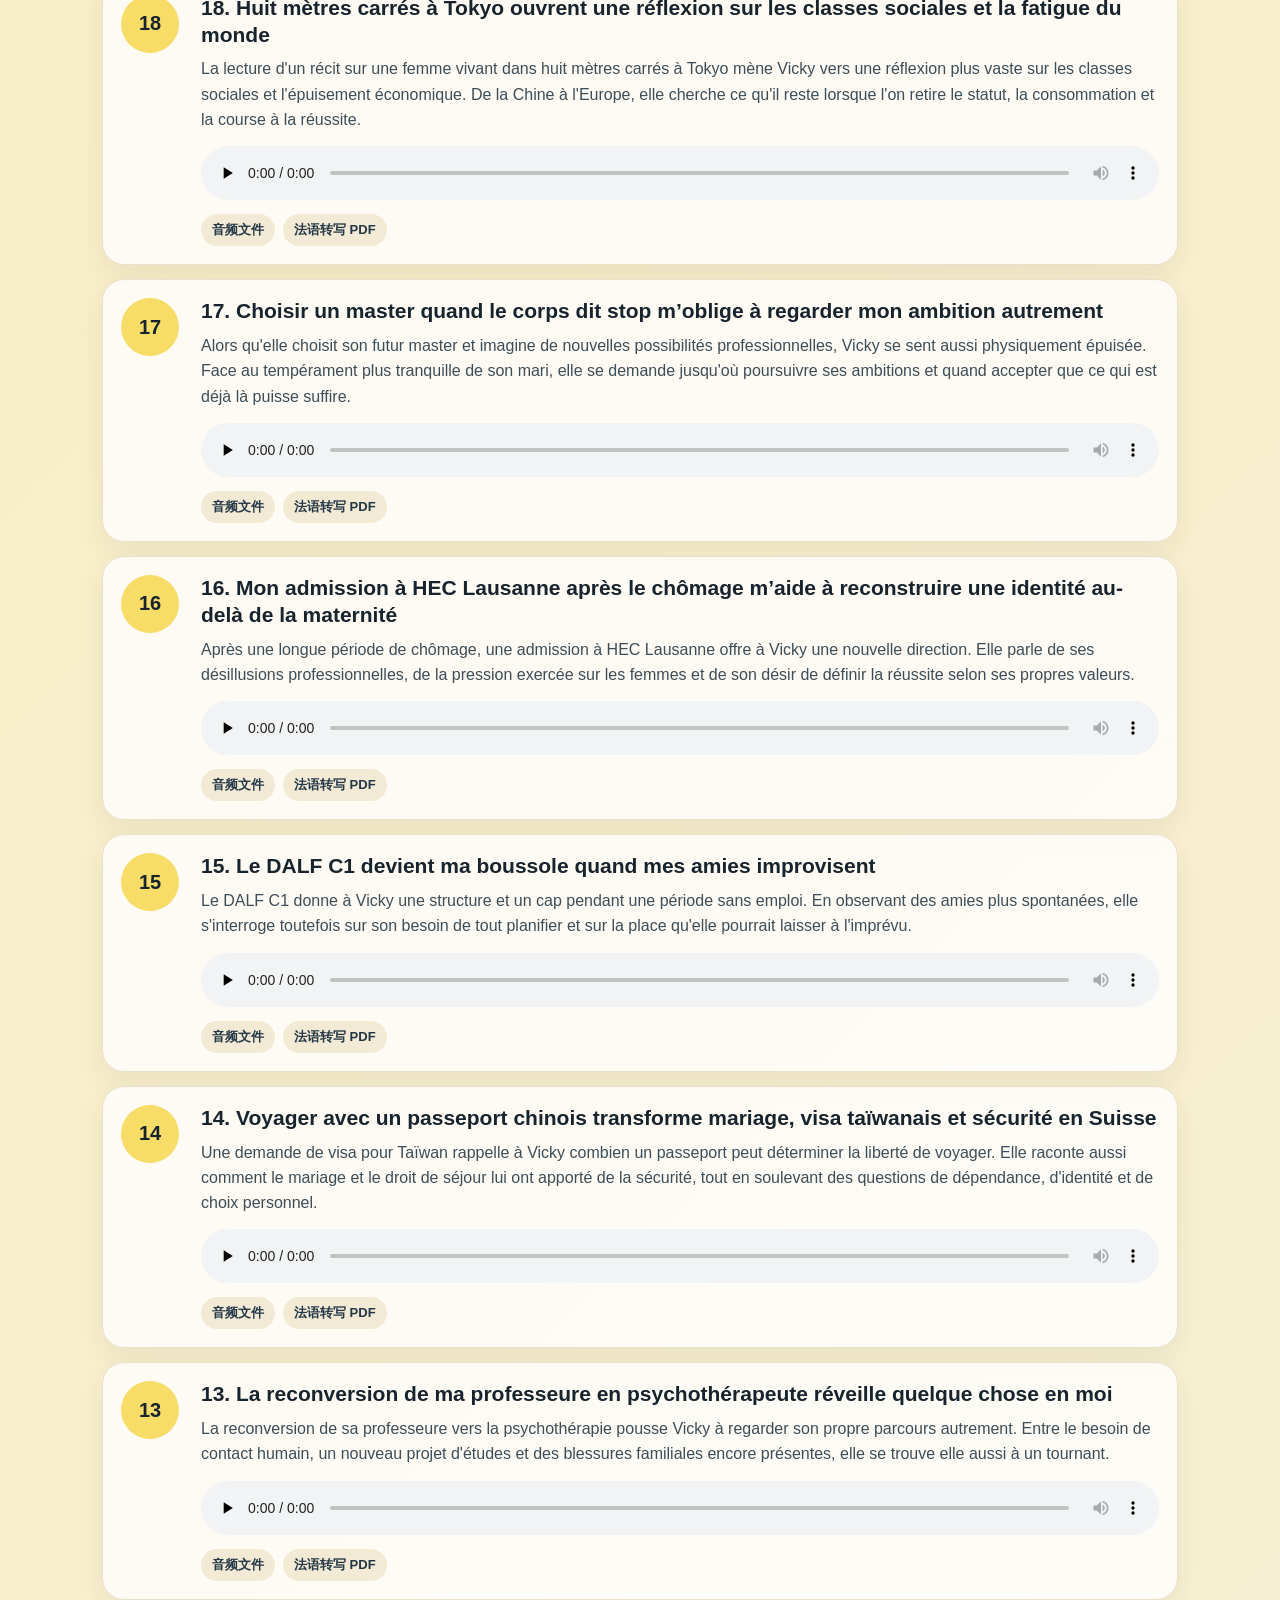
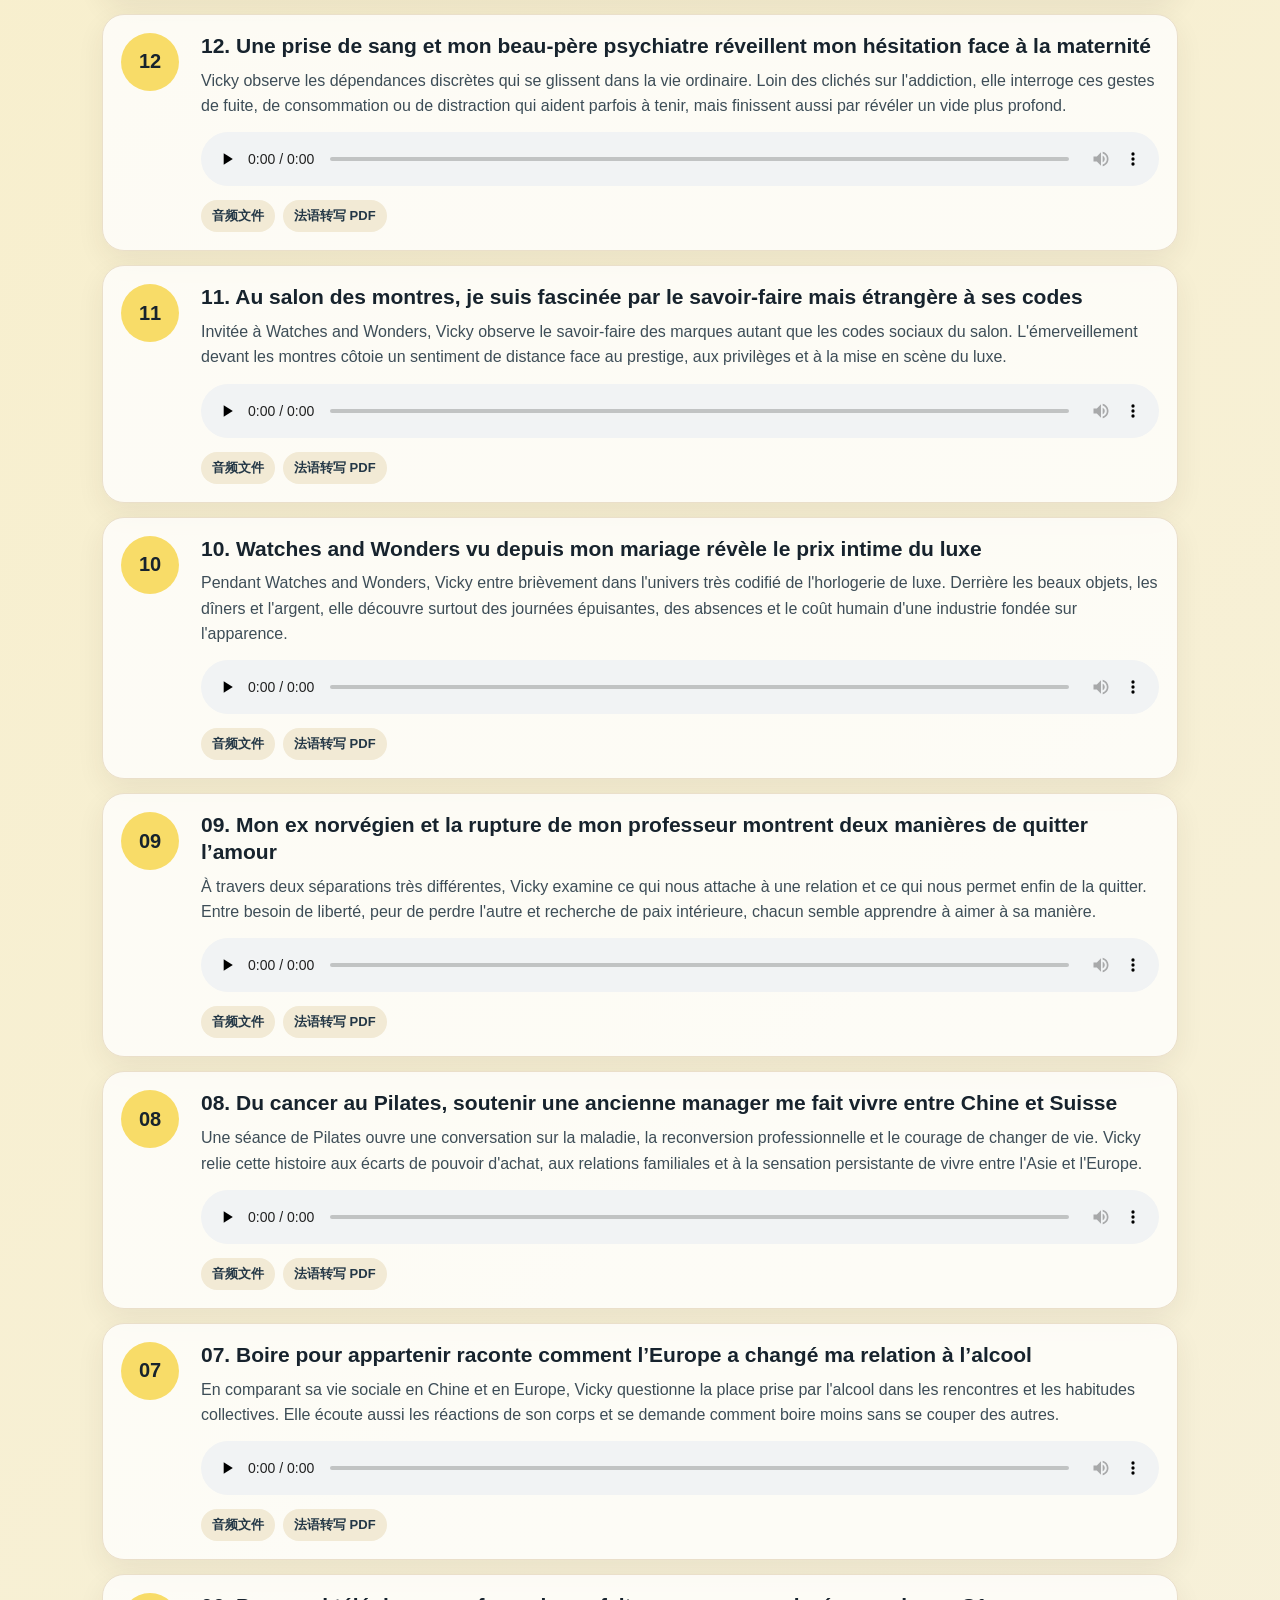
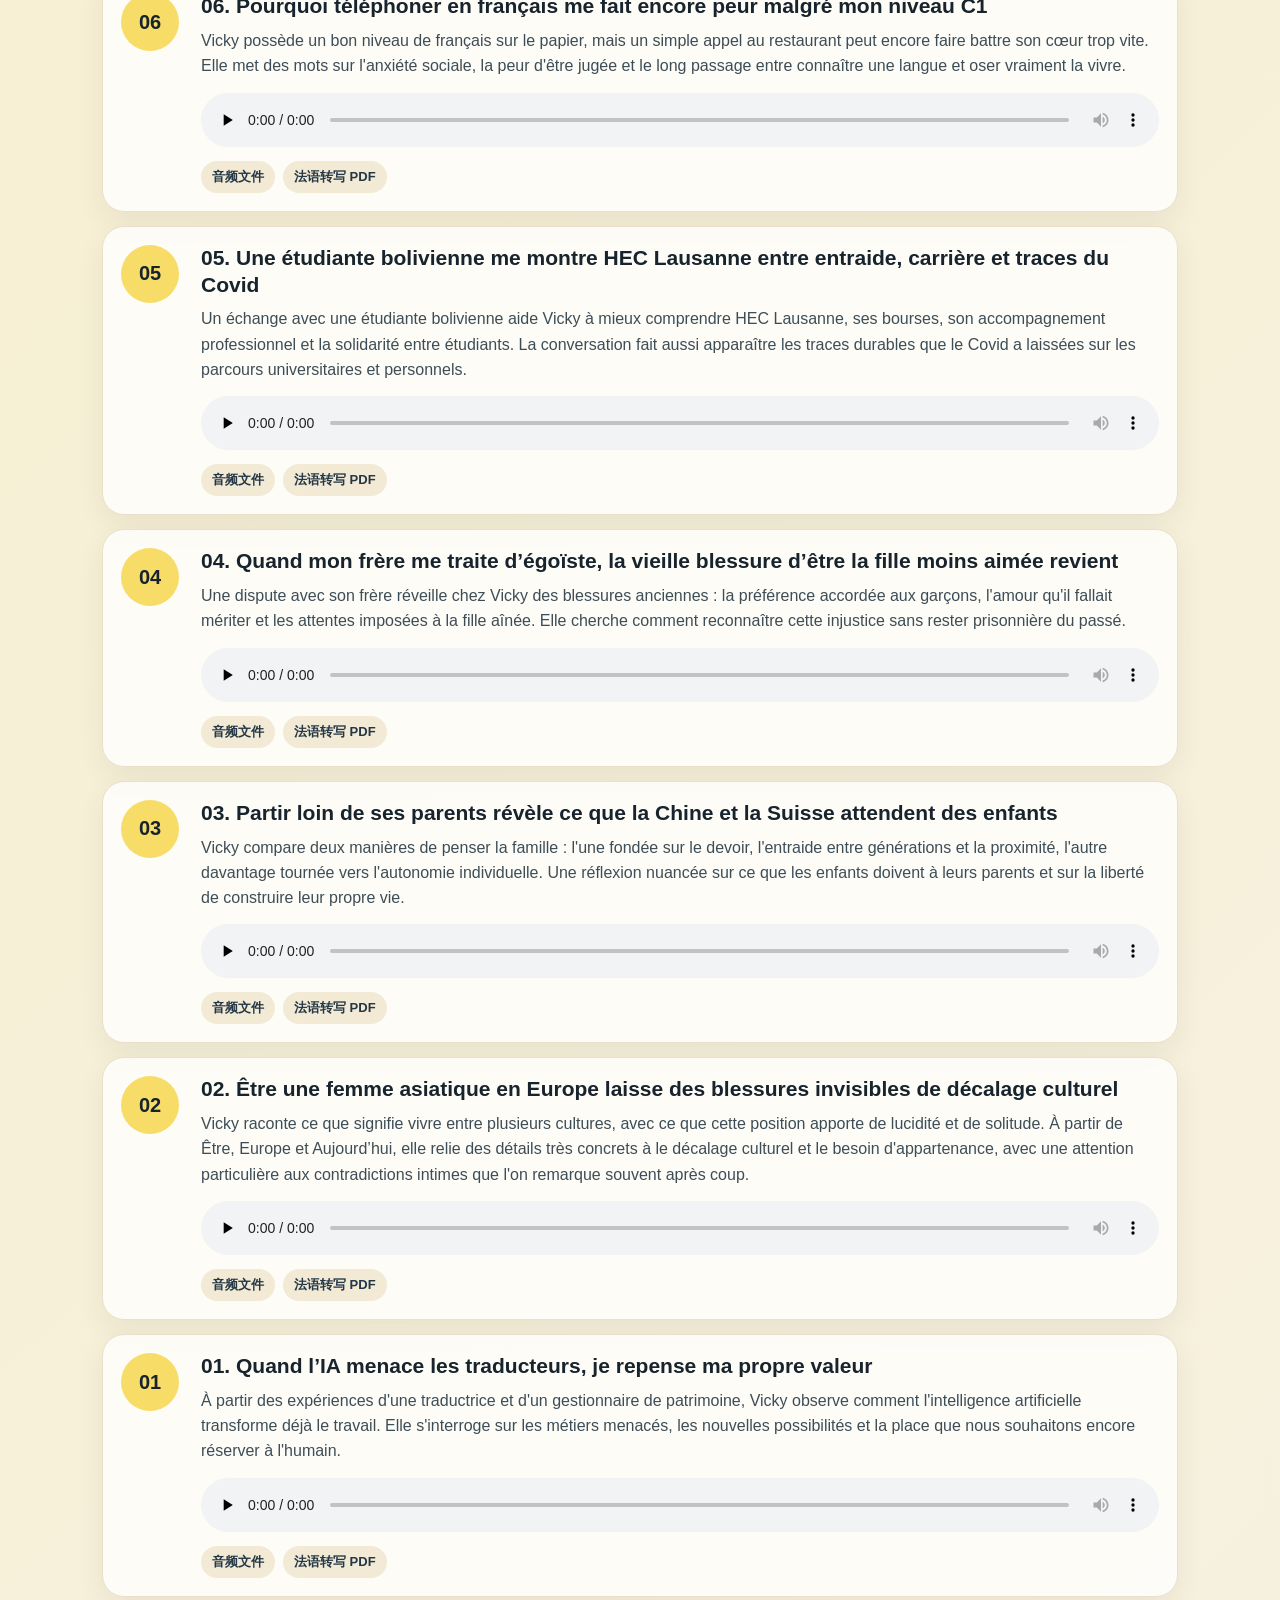
==== commit afc234b2: "Update index.html" ====
--- a/index.html
+++ b/index.html
@@ -56,18 +56,30 @@
     </header>
     <section class="tools">
       <input id="search" type="search" data-i18n-placeholder="search" placeholder="搜索标题或简介">
-      <div class="count"><span id="visibleCount">55</span> / 55 <span data-i18n="episodes">集</span></div>
+      <div class="count"><span id="visibleCount">56</span> / 56 <span data-i18n="episodes">集</span></div>
     </section>
     <main class="episode-list" id="episodeList">
       
+        <article class="episode" data-title="une présentation réussie, une relation qui évolue et une nouvelle façon d'envisager le leadership">
+          <div class="episode-number">56</div>
+          <div class="episode-body">
+            <h3>56. Une présentation réussie, une relation qui évolue et une nouvelle façon d'envisager le leadership</h3>
+            <p>Aujourd'hui, Vicky a enfin pu dormir huit heures pour récupérer de la fatigue accumulée ces derniers jours. Lorsqu'une relation prend une tournure positive à laquelle on ne s'attendait pas, chaque signe de rapprochement devient une agréable surprise.</p>
+            <audio controls preload="none" src="https://wenminli961201-cell.github.io/vickys-french-journal-podcast/episode-56-une-pr-sentation-r-ussie-une-relation-qui-volue-et-une--20261118101731-ariane-090.mp3"></audio>
+            <div class="episode-links">
+              <a class="small-link" href="https://wenminli961201-cell.github.io/vickys-french-journal-podcast/episode-56-une-pr-sentation-r-ussie-une-relation-qui-volue-et-une--20261118101731-ariane-090.mp3" target="_blank" rel="noreferrer" data-i18n="audio">Audio file</a>
+              <a class="small-link" href="https://wenminli961201-cell.github.io/vickys-french-journal-podcast/transcript-56-une-pr-sentation-r-ussie-une-relation-qui-volue-et-une-.pdf" target="_blank" rel="noreferrer" data-i18n="pdf">PDF transcript</a>
+            </div>
+          </div>
+        </article>
         <article class="episode" data-title="six heures de négociations, un dîner chinois et un canular qui m'ont fait découvrir mes camarades autrement">
           <div class="episode-number">55</div>
           <div class="episode-body">
             <h3>55. Six heures de négociations, un dîner chinois et un canular qui m'ont fait découvrir mes camarades autrement</h3>
             <p>À quelques jours de la rentrée, Vicky raconte une allergie du visage qui la retient chez elle et la rend soudain très visible. Entre ombrelle, masque, regard européen sur le soleil et incertitude autour de son master à Lausanne, elle mesure combien un nouveau semestre commence aussi dans le corps.</p>
-            <audio controls preload="none" src="https://wenminli961201-cell.github.io/vickys-french-journal-podcast/episode-55-six-heures-de-n-gociations-un-d-ner-chinois-et-un-canul-20261111152129-ariane-090.mp3"></audio>
-            <div class="episode-links">
-              <a class="small-link" href="https://wenminli961201-cell.github.io/vickys-french-journal-podcast/episode-55-six-heures-de-n-gociations-un-d-ner-chinois-et-un-canul-20261111152129-ariane-090.mp3" target="_blank" rel="noreferrer" data-i18n="audio">Audio file</a>
+            <audio controls preload="none" src="https://wenminli961201-cell.github.io/vickys-french-journal-podcast/episode-55-six-heures-de-n-gociations-un-d-ner-chinois-et-un-canul-20261112115128-ariane-090.mp3"></audio>
+            <div class="episode-links">
+              <a class="small-link" href="https://wenminli961201-cell.github.io/vickys-french-journal-podcast/episode-55-six-heures-de-n-gociations-un-d-ner-chinois-et-un-canul-20261112115128-ariane-090.mp3" target="_blank" rel="noreferrer" data-i18n="audio">Audio file</a>
               <a class="small-link" href="https://wenminli961201-cell.github.io/vickys-french-journal-podcast/transcript-55-six-heures-de-n-gociations-un-d-ner-chinois-et-un-canul.pdf" target="_blank" rel="noreferrer" data-i18n="pdf">PDF transcript</a>
             </div>
           </div>
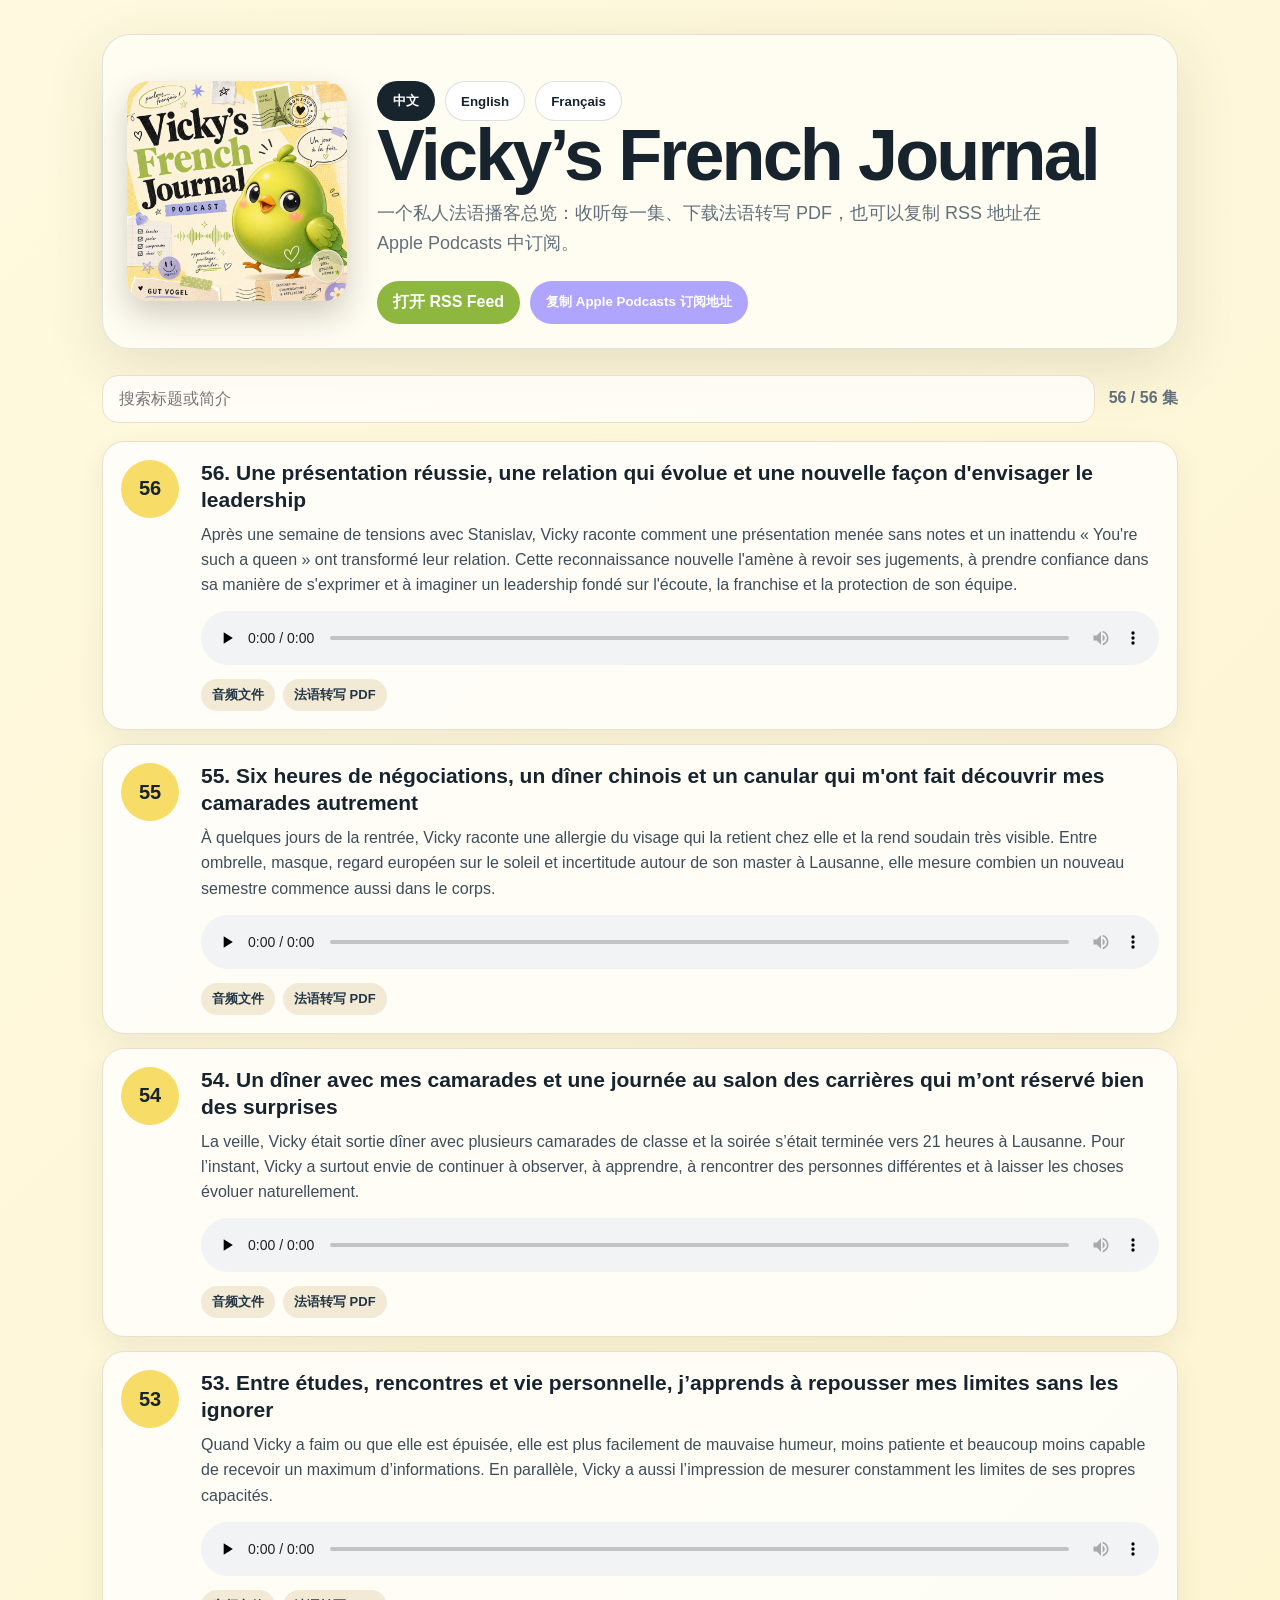
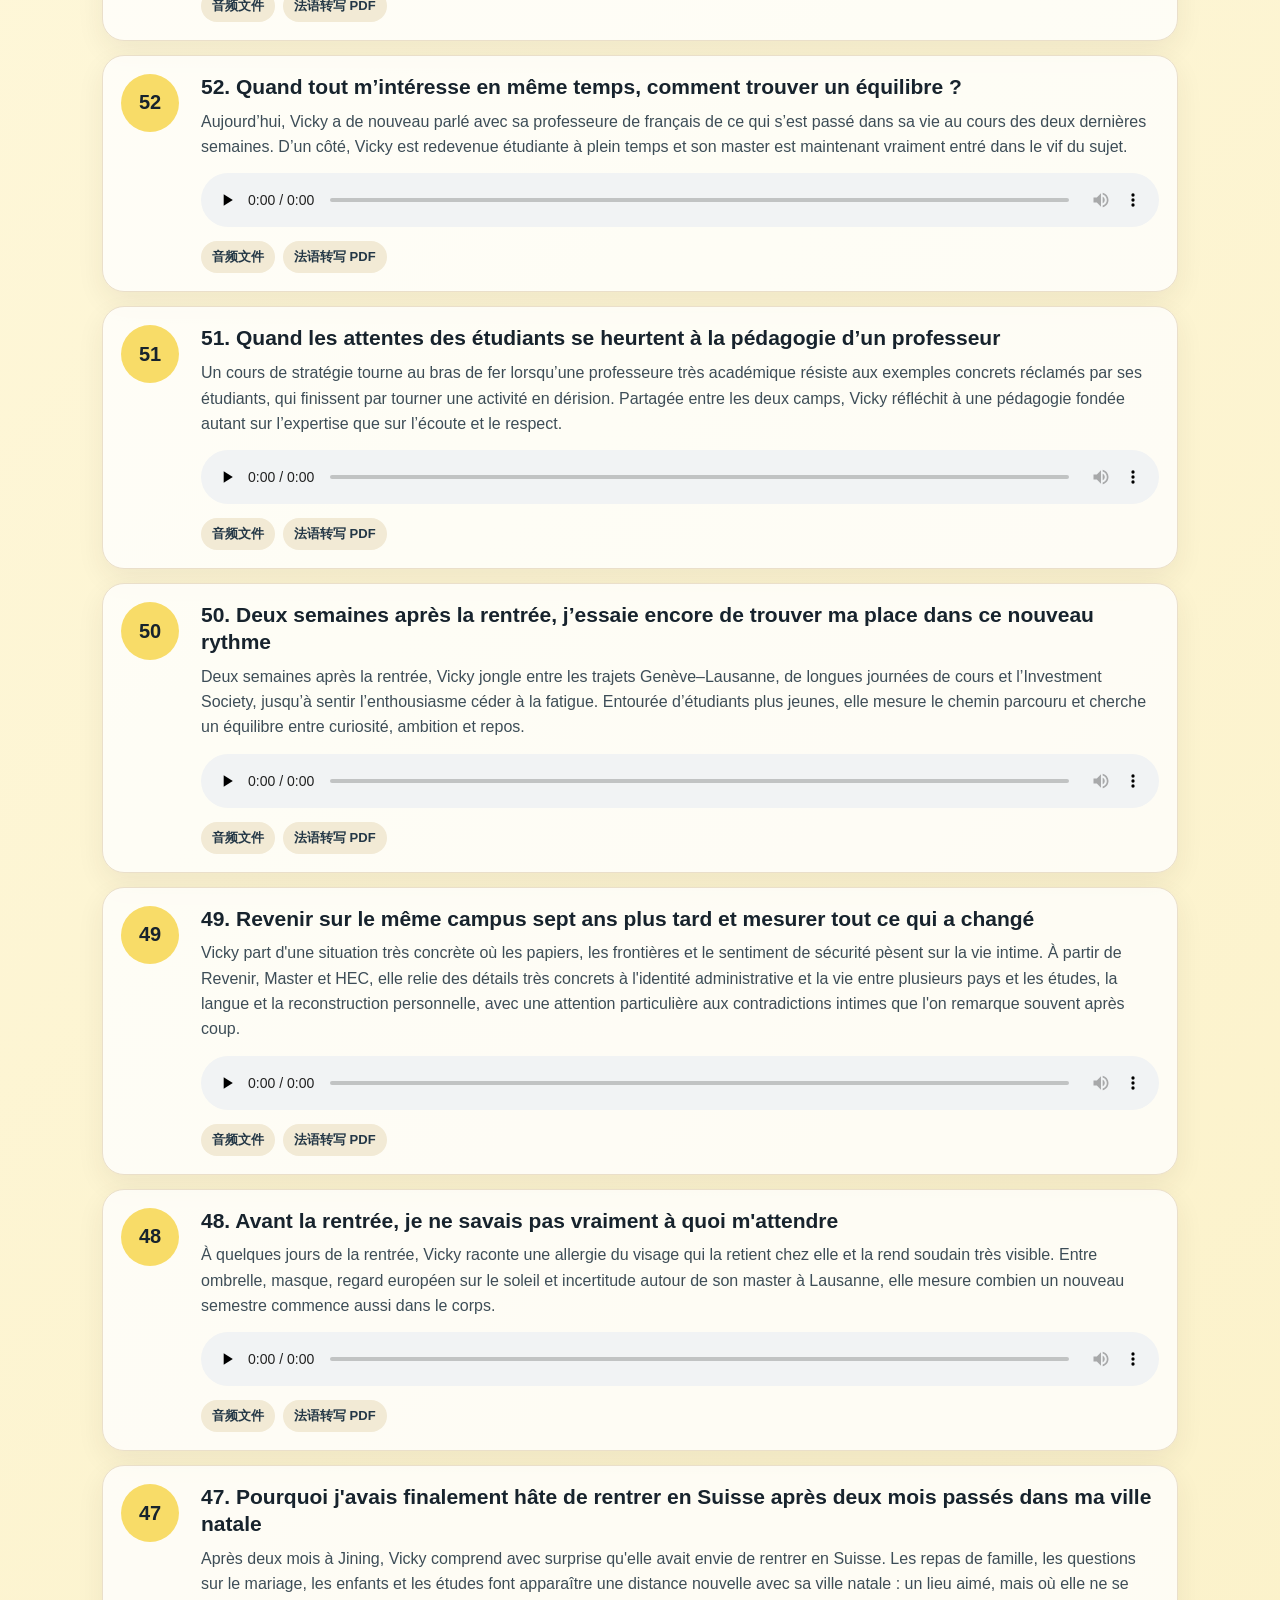
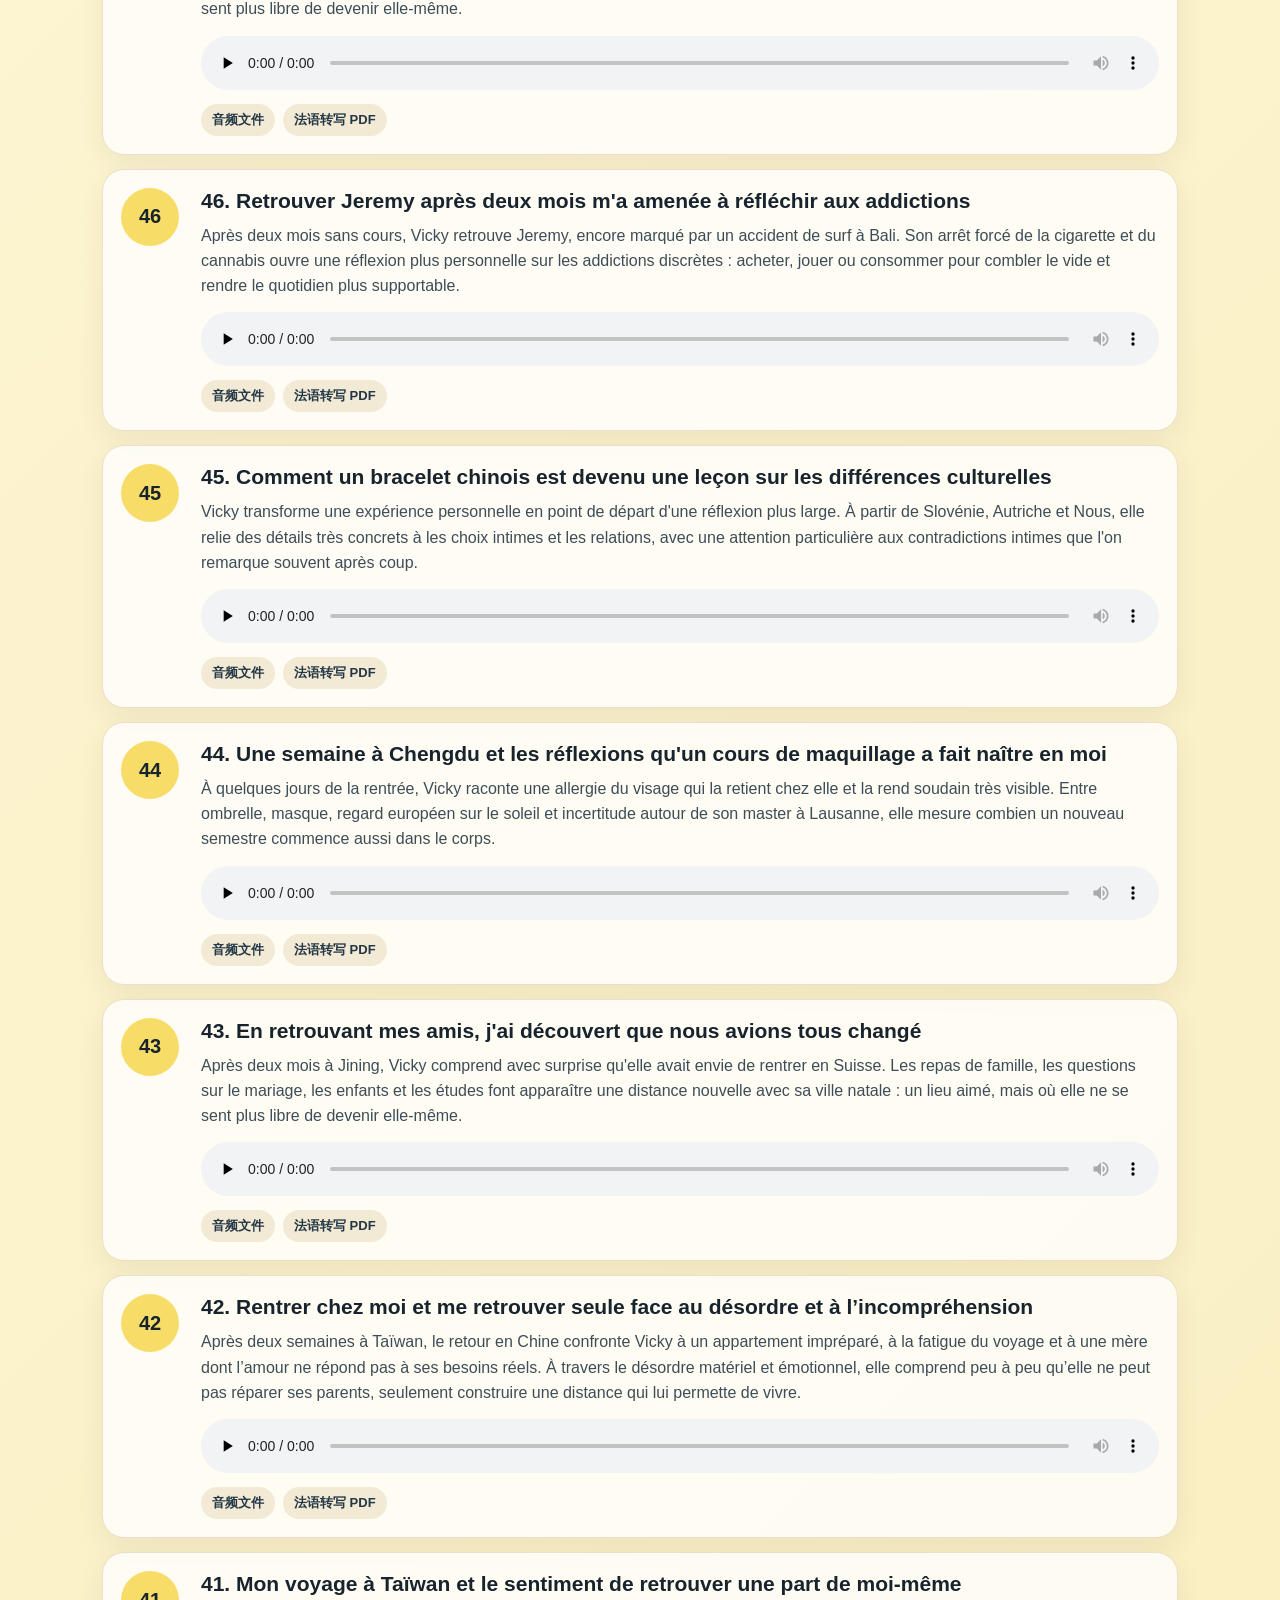
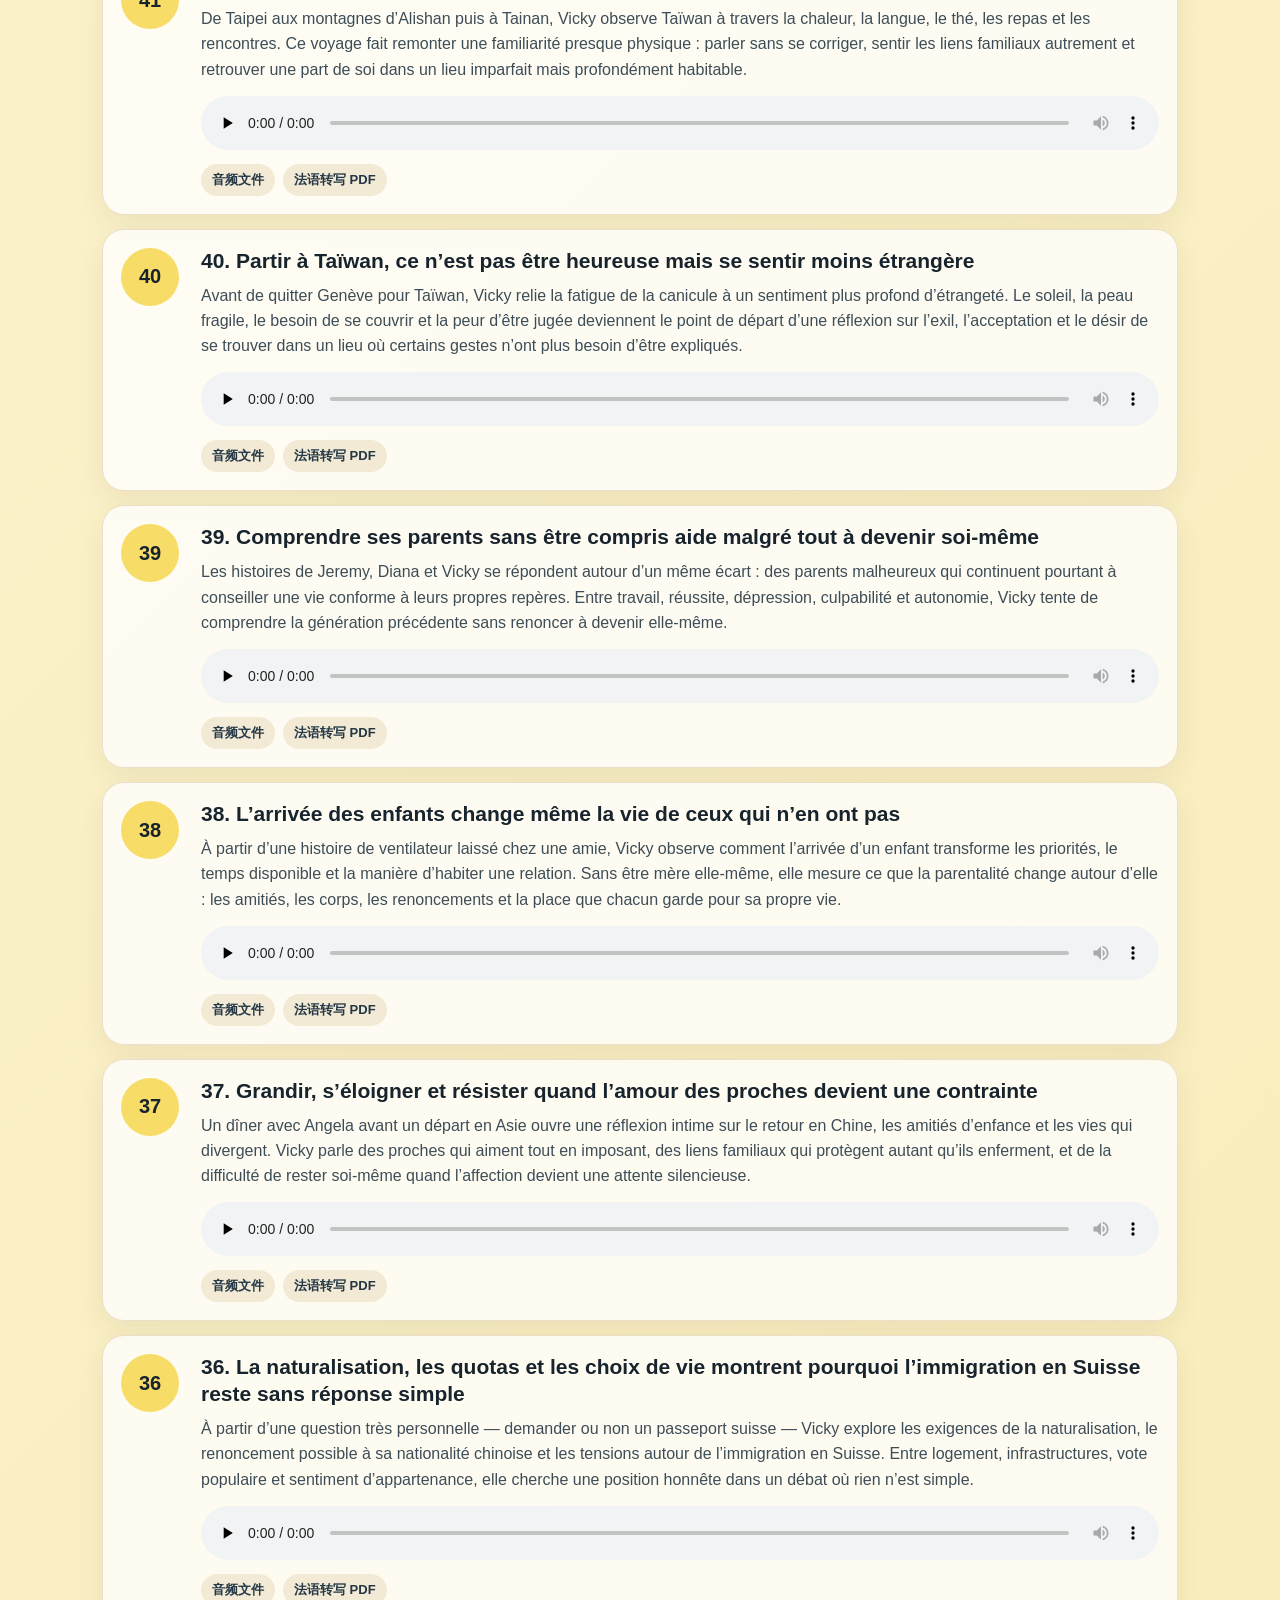
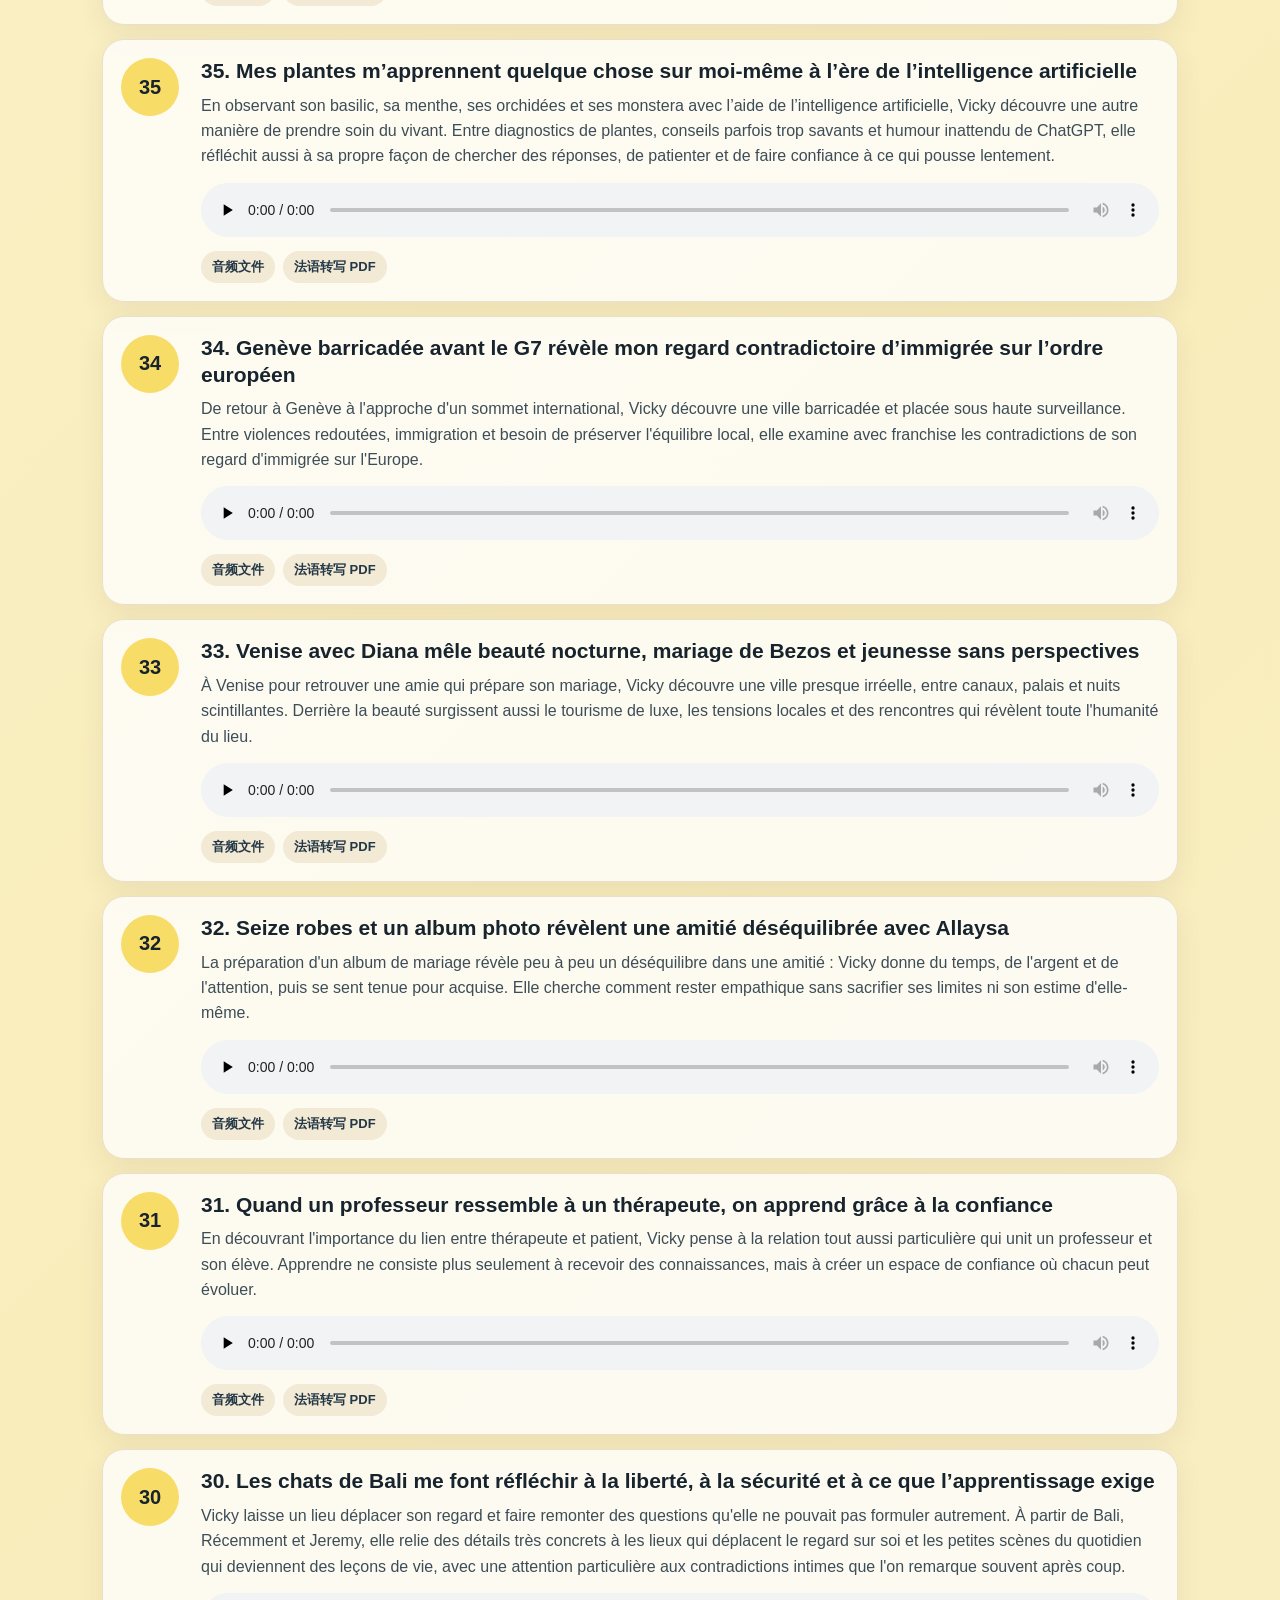
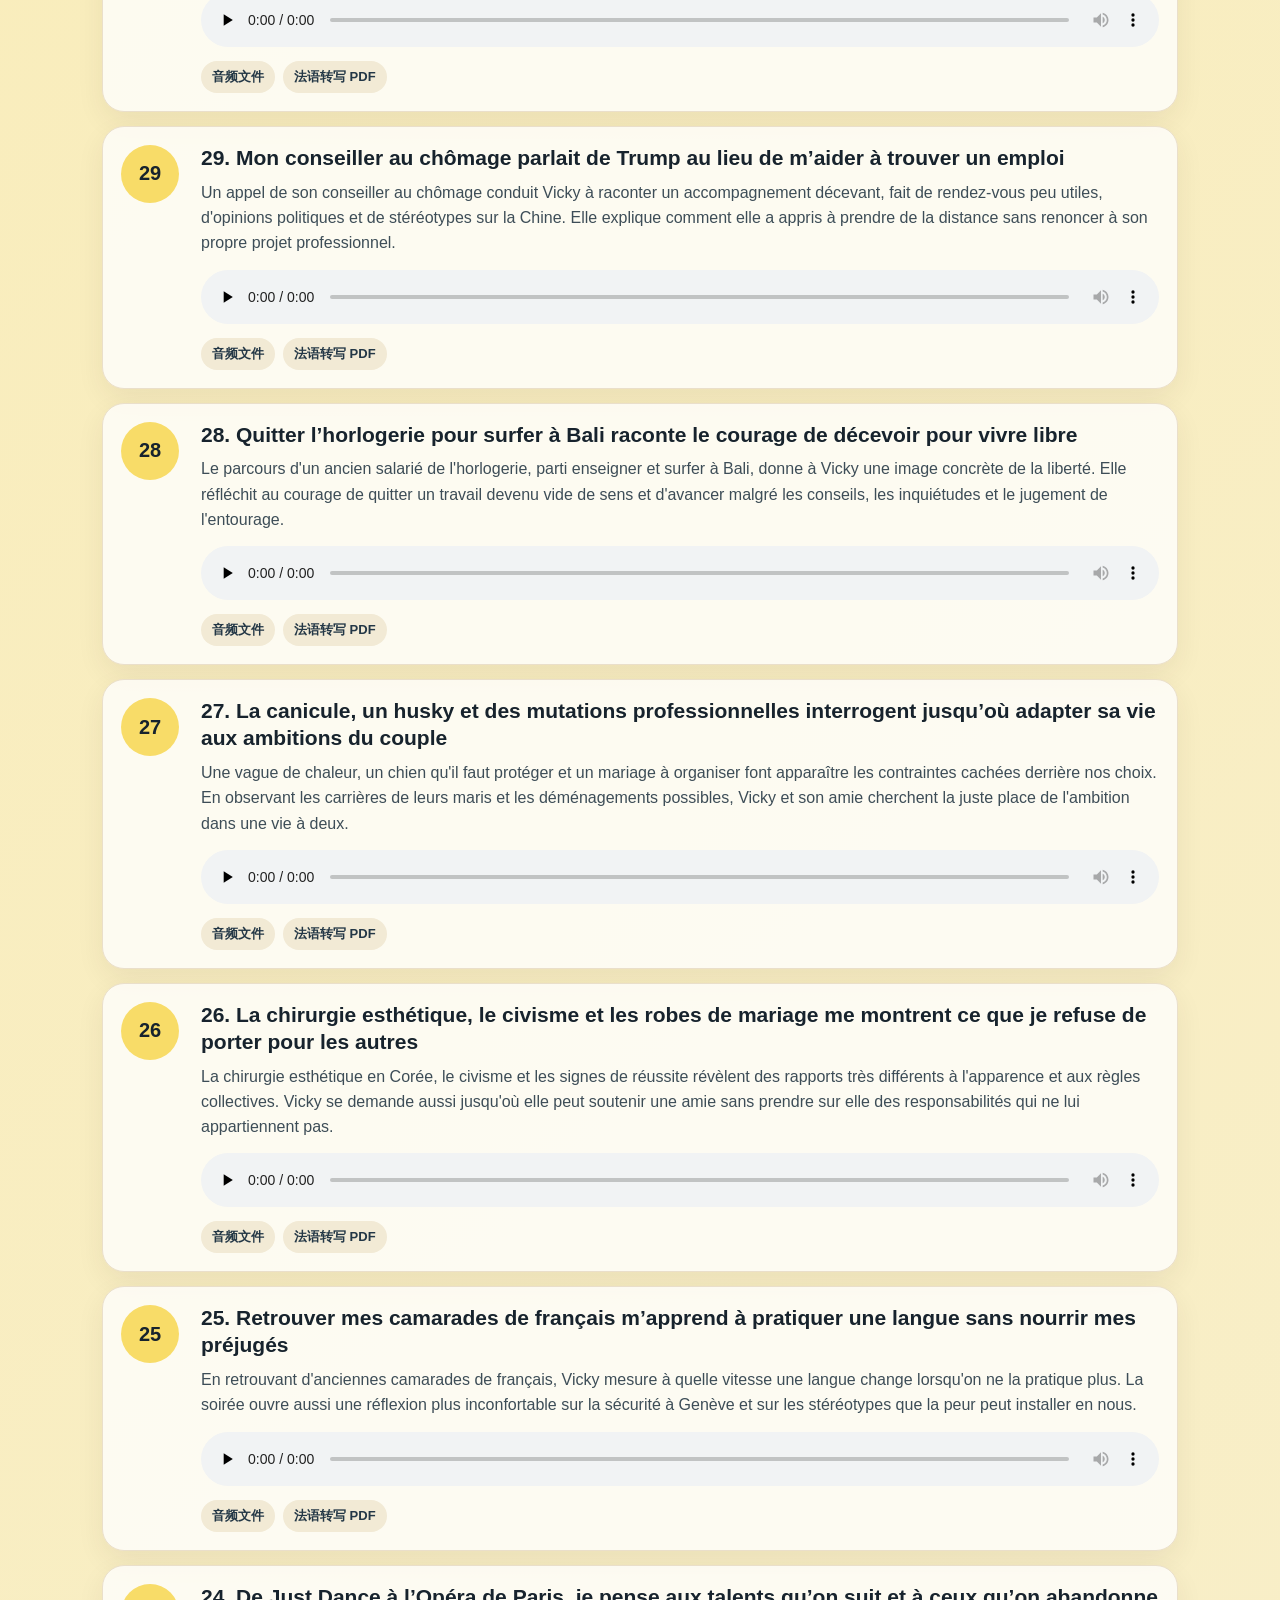
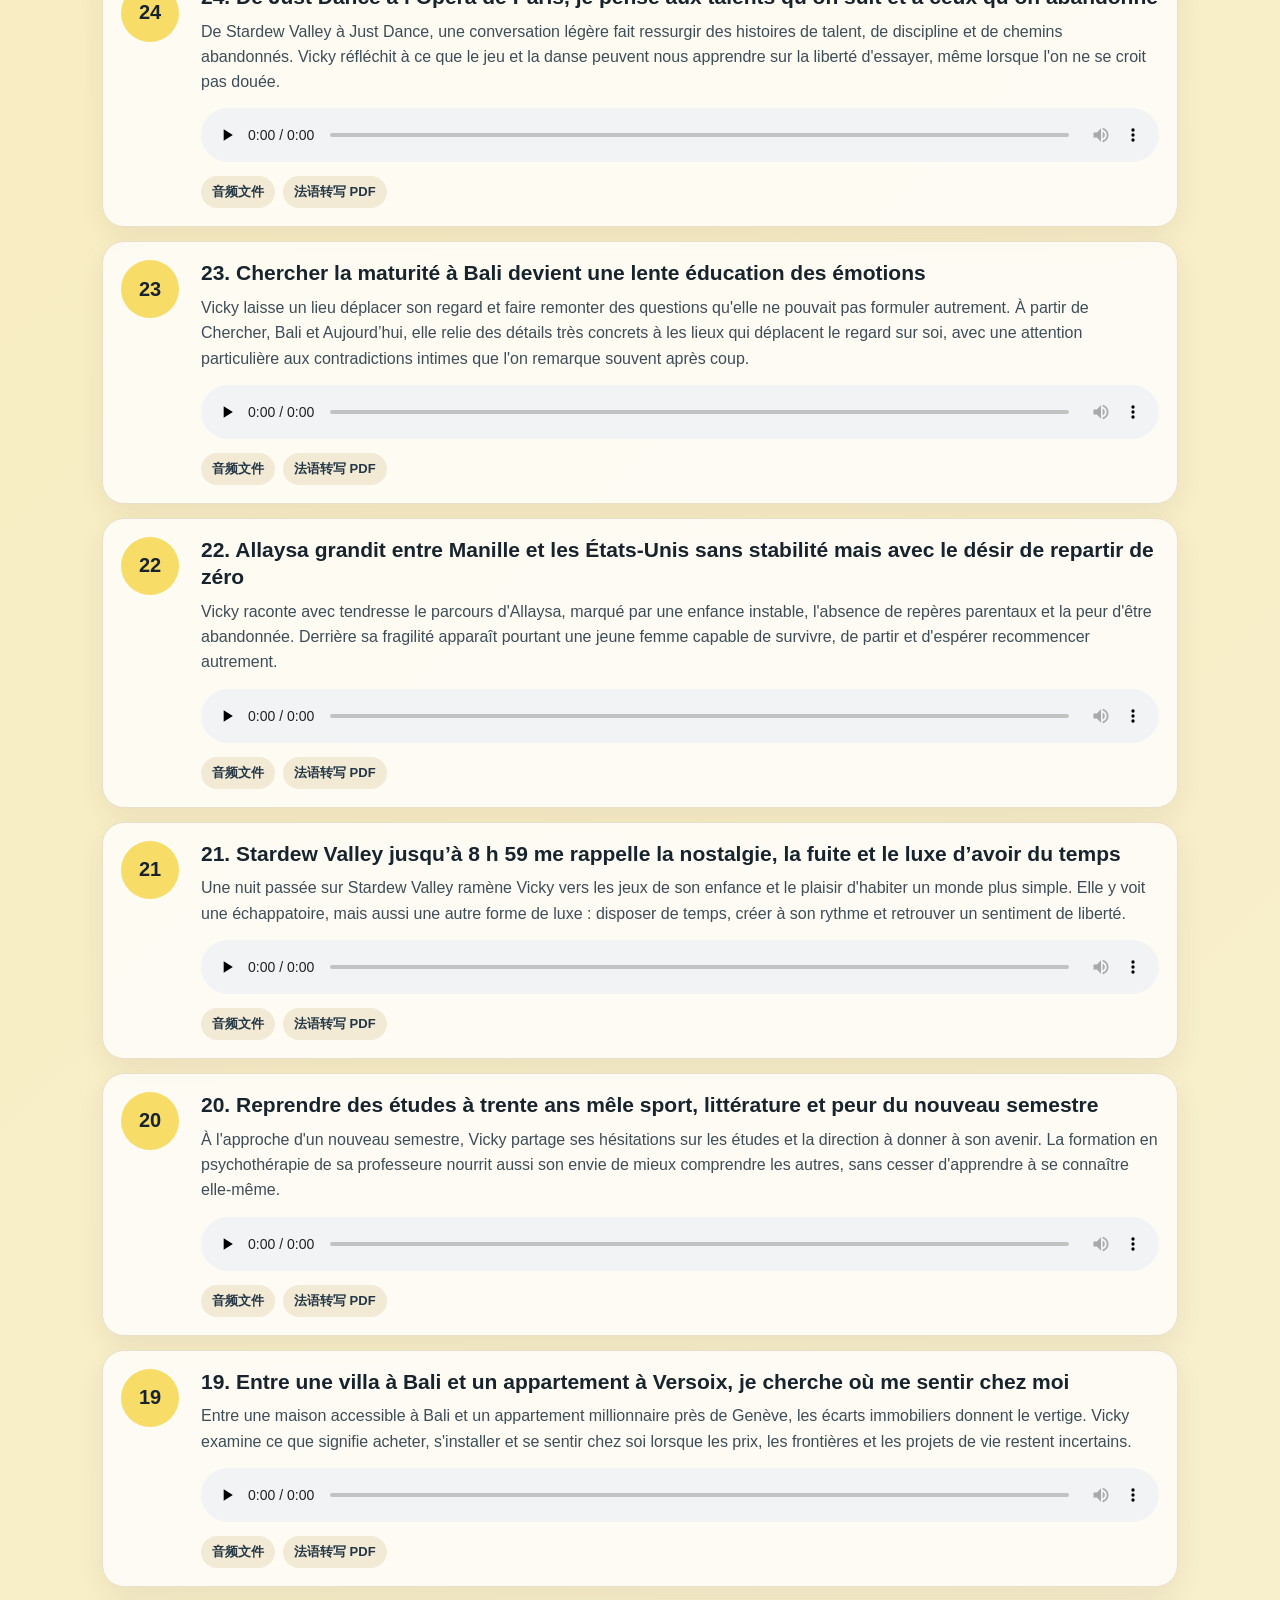
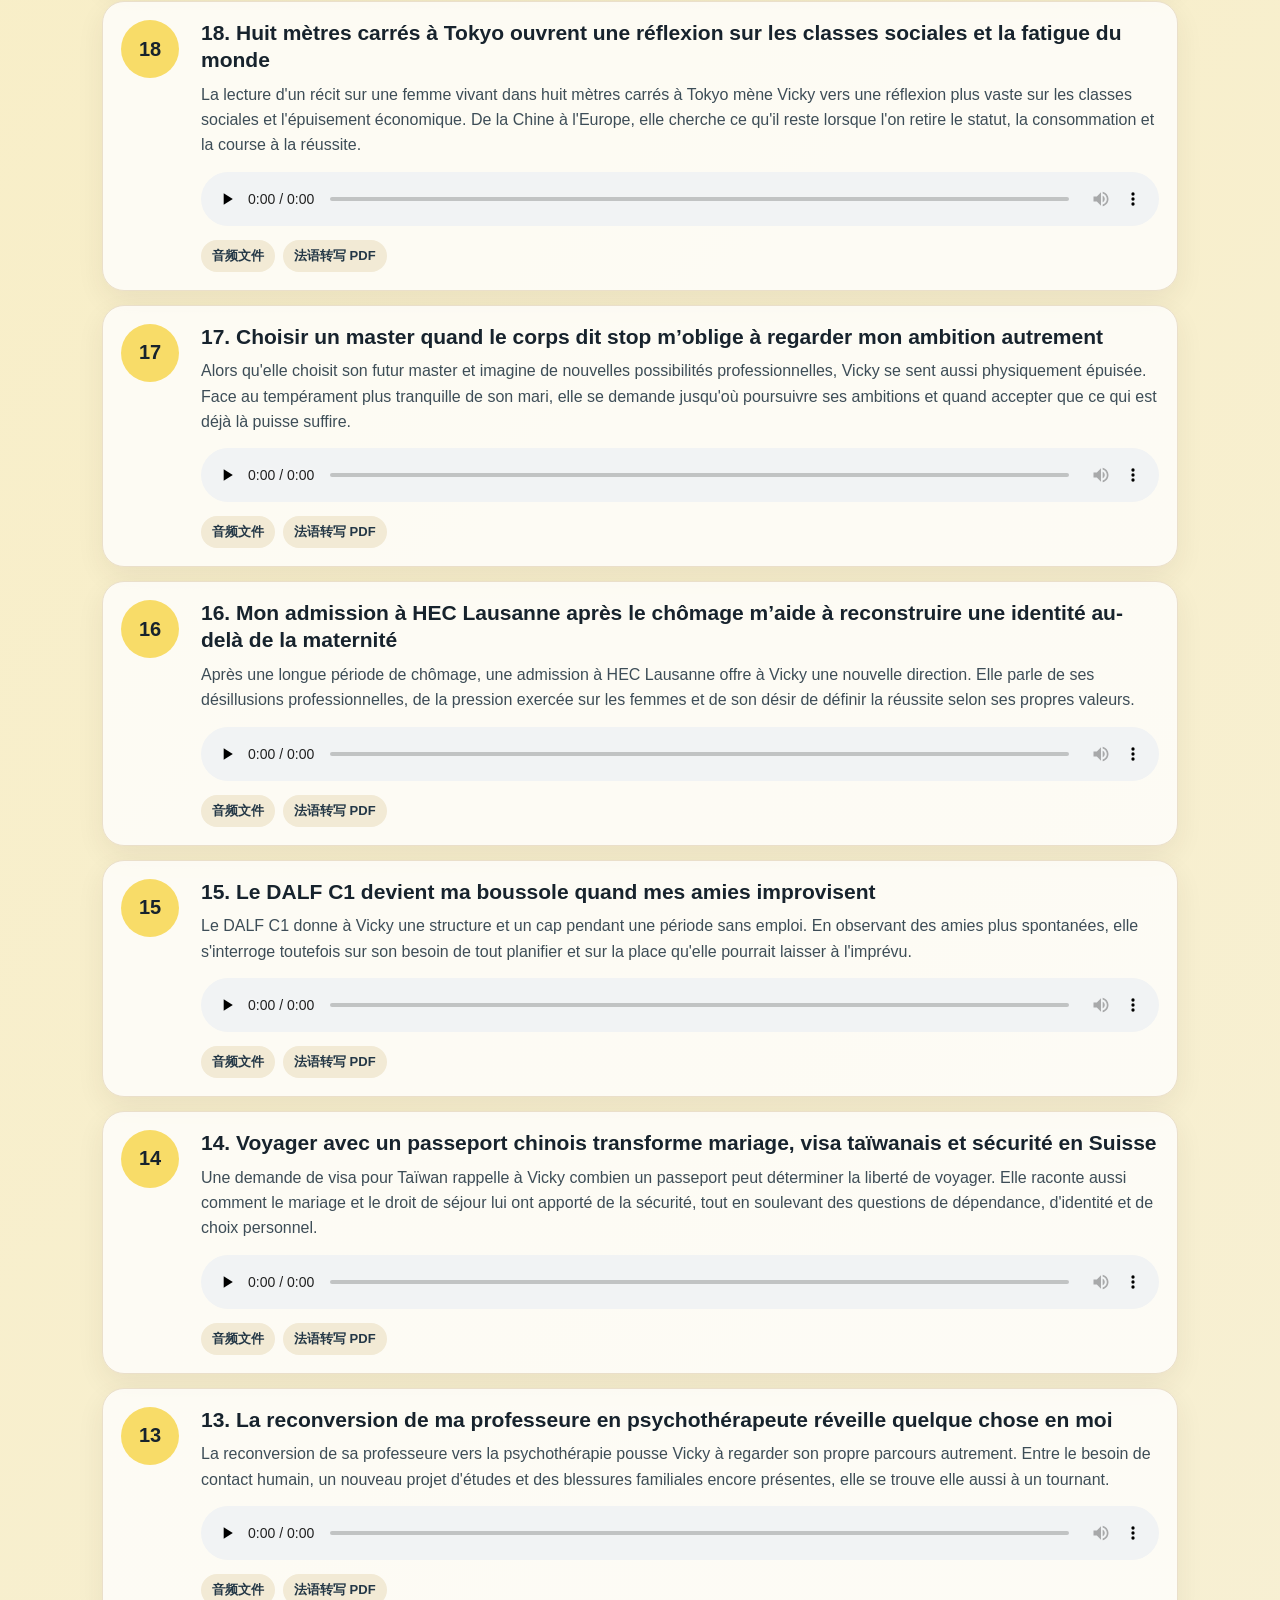
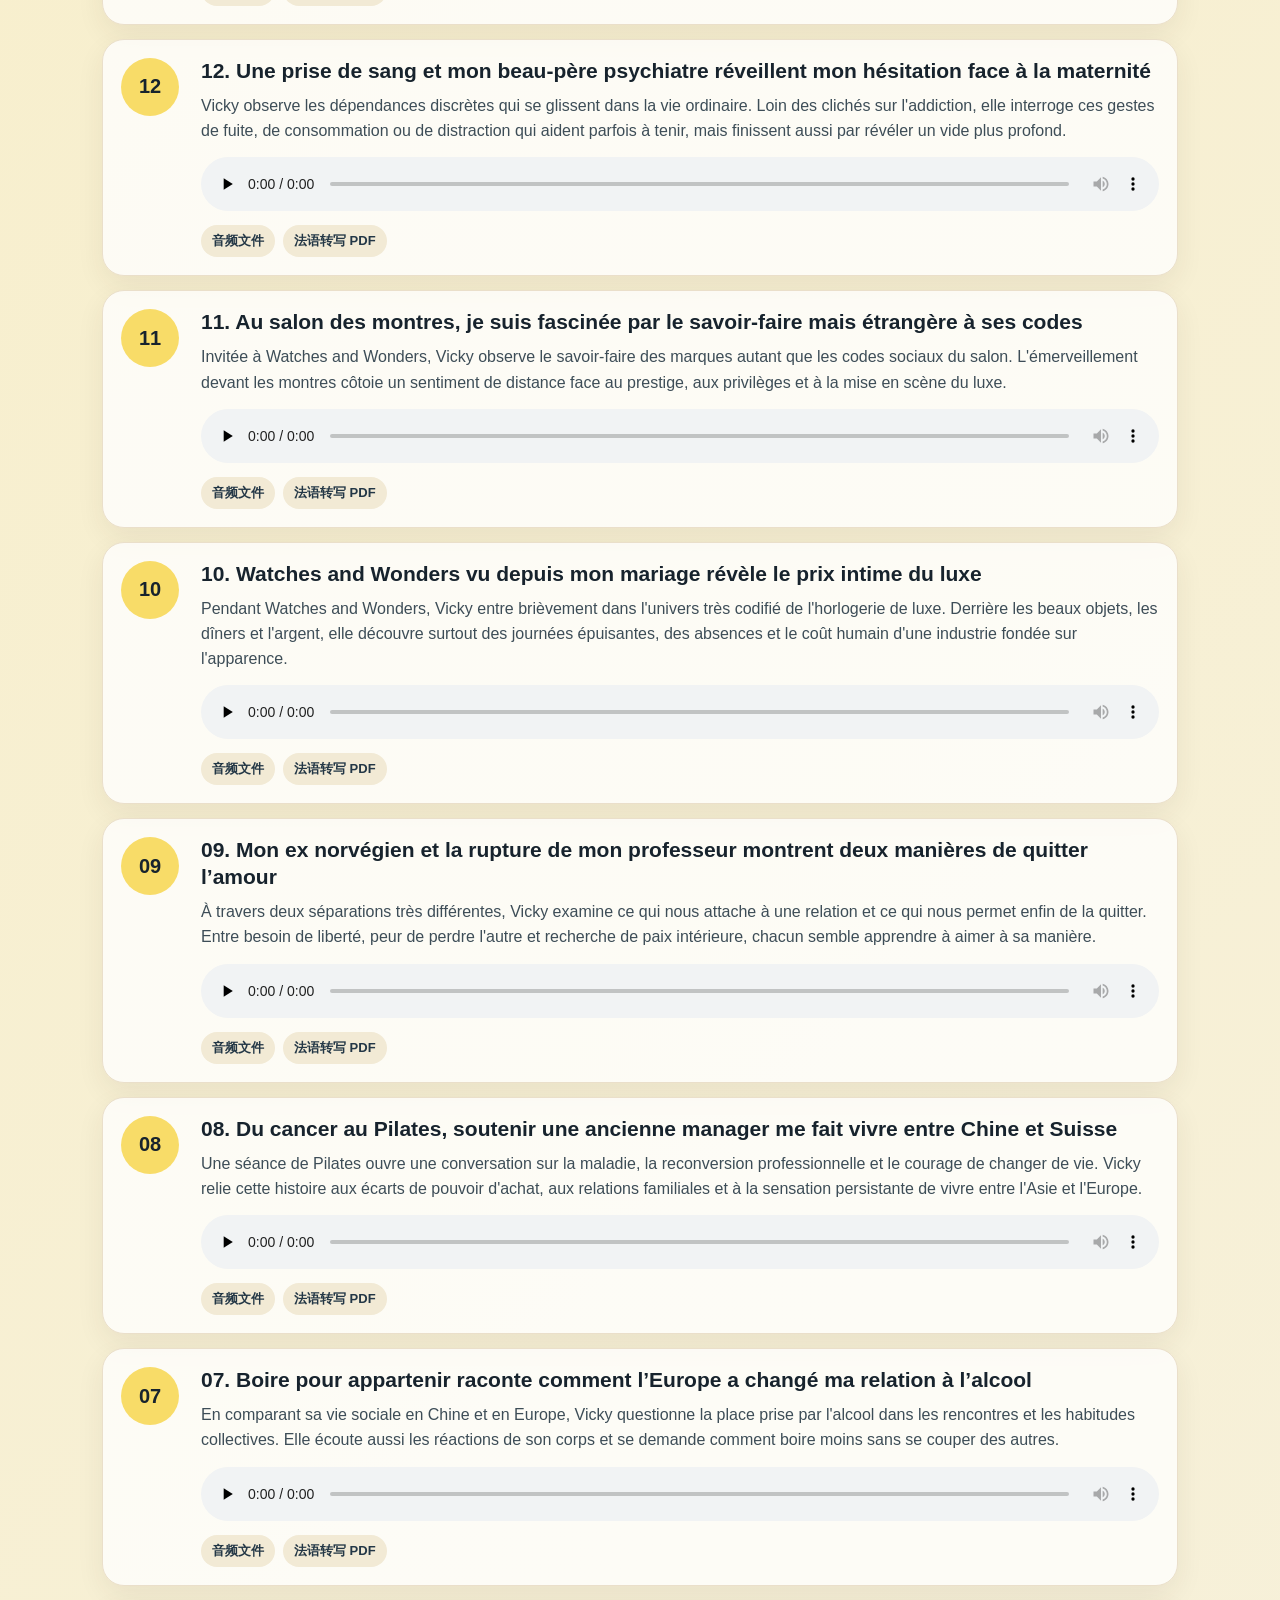
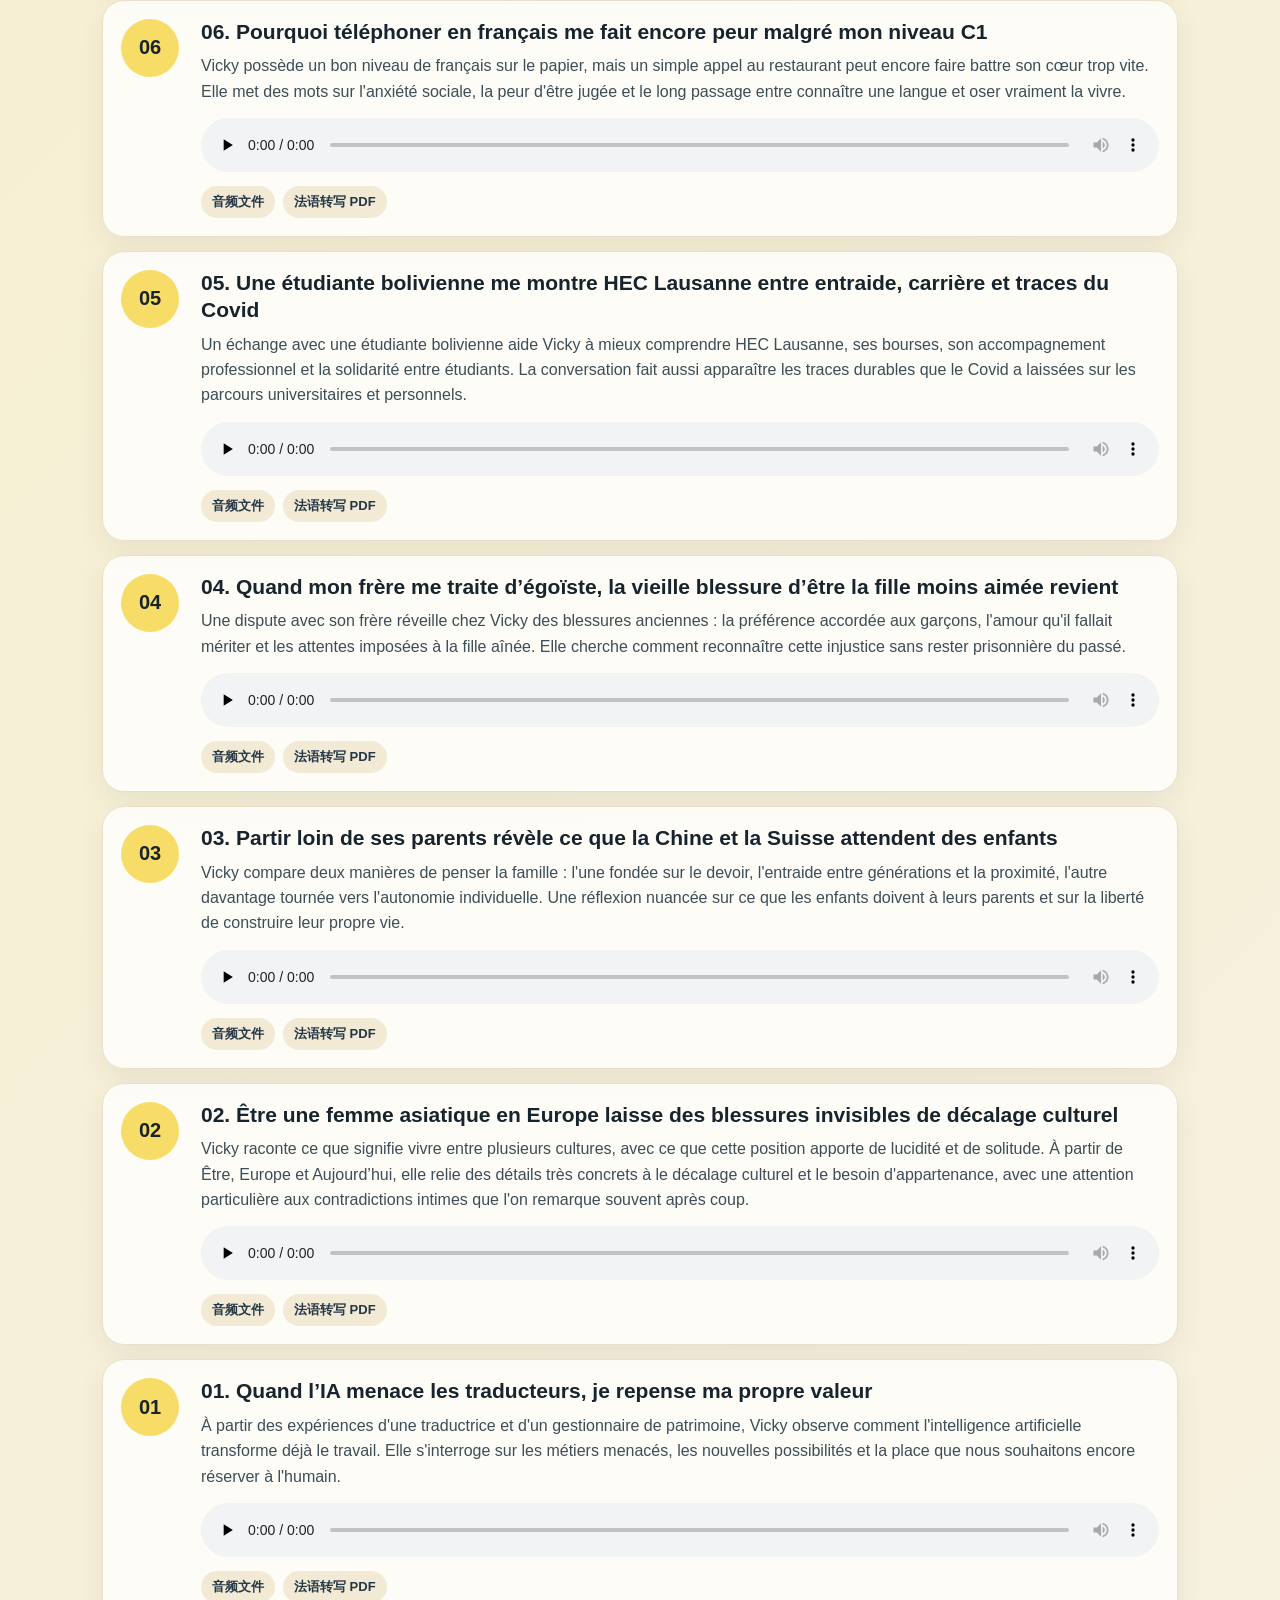
==== commit d080bd6b: "Update index.html" ====
--- a/index.html
+++ b/index.html
@@ -64,10 +64,10 @@
           <div class="episode-number">56</div>
           <div class="episode-body">
             <h3>56. Une présentation réussie, une relation qui évolue et une nouvelle façon d'envisager le leadership</h3>
-            <p>Aujourd'hui, Vicky a enfin pu dormir huit heures pour récupérer de la fatigue accumulée ces derniers jours. Lorsqu'une relation prend une tournure positive à laquelle on ne s'attendait pas, chaque signe de rapprochement devient une agréable surprise.</p>
-            <audio controls preload="none" src="https://wenminli961201-cell.github.io/vickys-french-journal-podcast/episode-56-une-pr-sentation-r-ussie-une-relation-qui-volue-et-une--20261118101731-ariane-090.mp3"></audio>
-            <div class="episode-links">
-              <a class="small-link" href="https://wenminli961201-cell.github.io/vickys-french-journal-podcast/episode-56-une-pr-sentation-r-ussie-une-relation-qui-volue-et-une--20261118101731-ariane-090.mp3" target="_blank" rel="noreferrer" data-i18n="audio">Audio file</a>
+            <p>Après une semaine de tensions avec Stanislav, Vicky raconte comment une présentation menée sans notes et un inattendu « You're such a queen » ont transformé leur relation. Cette reconnaissance nouvelle l'amène à revoir ses jugements, à prendre confiance dans sa manière de s'exprimer et à imaginer un leadership fondé sur l'écoute, la franchise et la protection de son équipe.</p>
+            <audio controls preload="none" src="https://wenminli961201-cell.github.io/vickys-french-journal-podcast/episode-56-une-pr-sentation-r-ussie-une-relation-qui-volue-et-une--20261118112818-ariane-090.mp3"></audio>
+            <div class="episode-links">
+              <a class="small-link" href="https://wenminli961201-cell.github.io/vickys-french-journal-podcast/episode-56-une-pr-sentation-r-ussie-une-relation-qui-volue-et-une--20261118112818-ariane-090.mp3" target="_blank" rel="noreferrer" data-i18n="audio">Audio file</a>
               <a class="small-link" href="https://wenminli961201-cell.github.io/vickys-french-journal-podcast/transcript-56-une-pr-sentation-r-ussie-une-relation-qui-volue-et-une-.pdf" target="_blank" rel="noreferrer" data-i18n="pdf">PDF transcript</a>
             </div>
           </div>
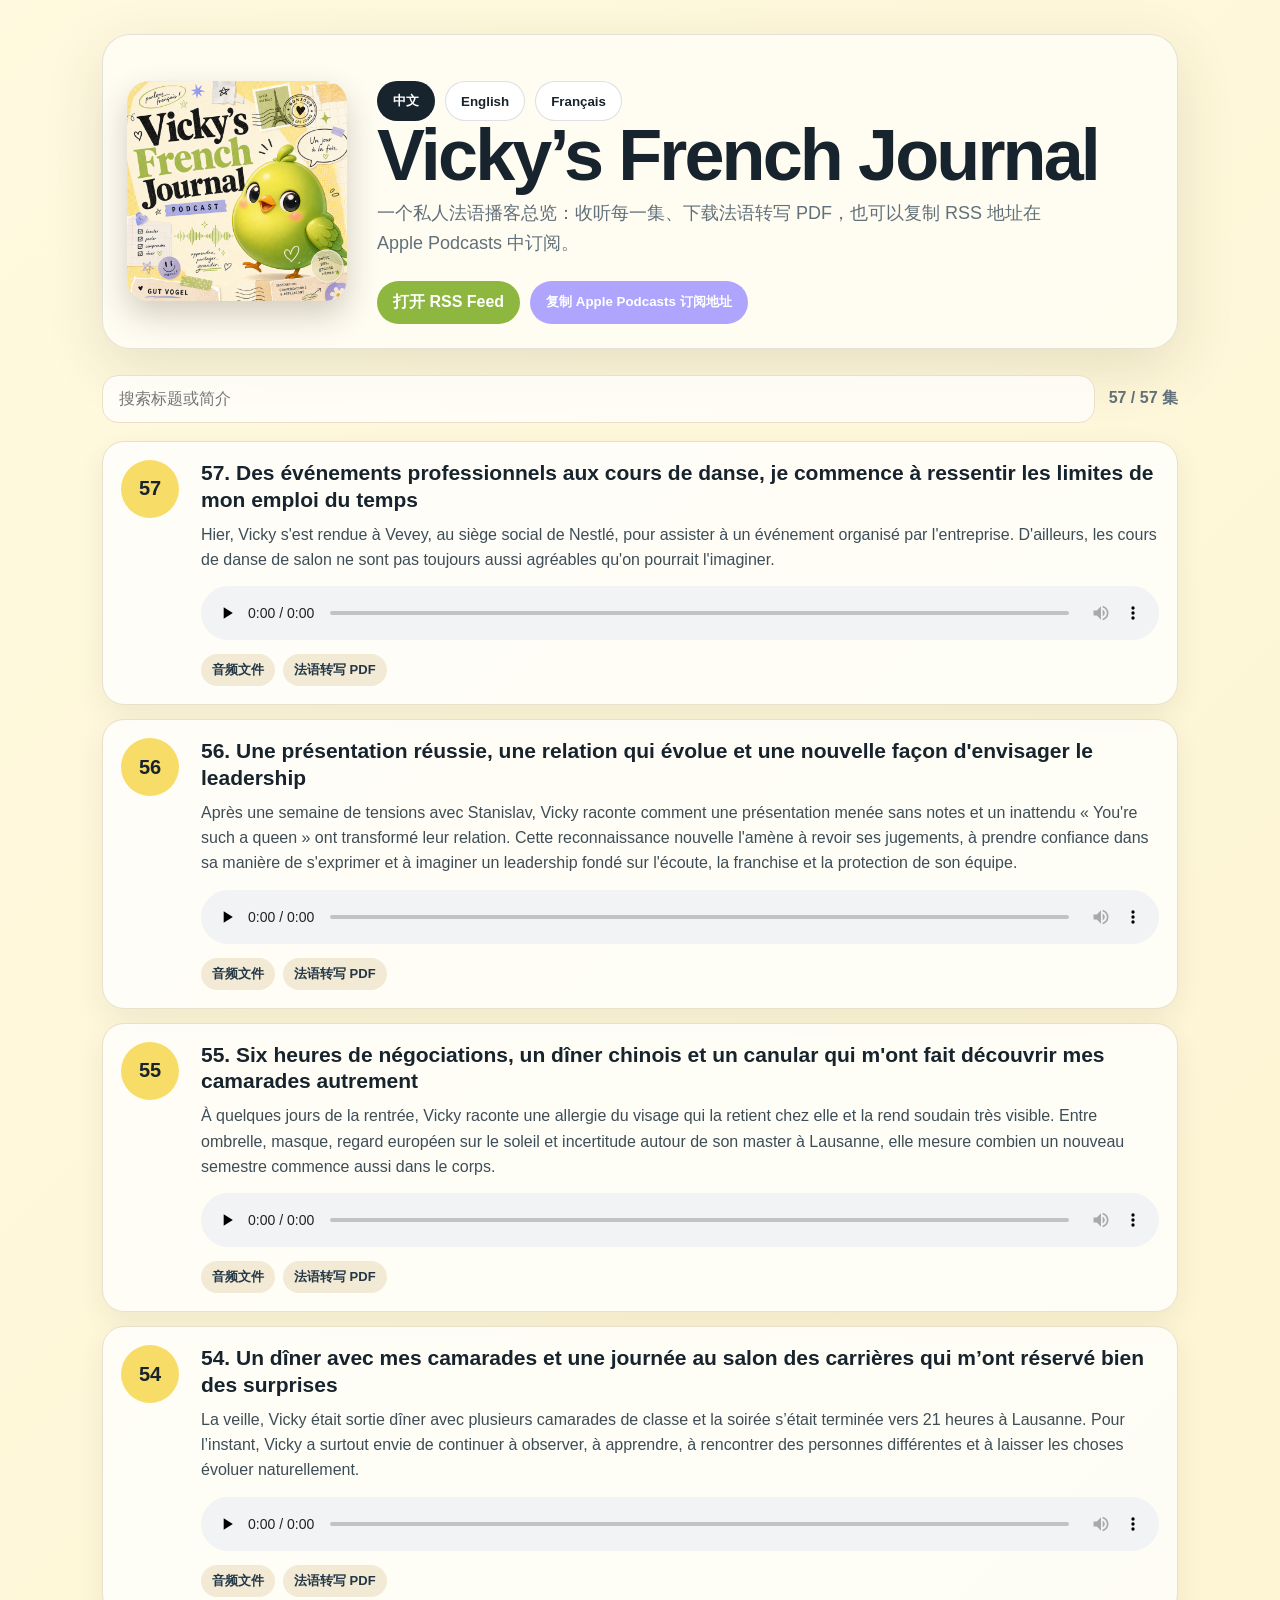
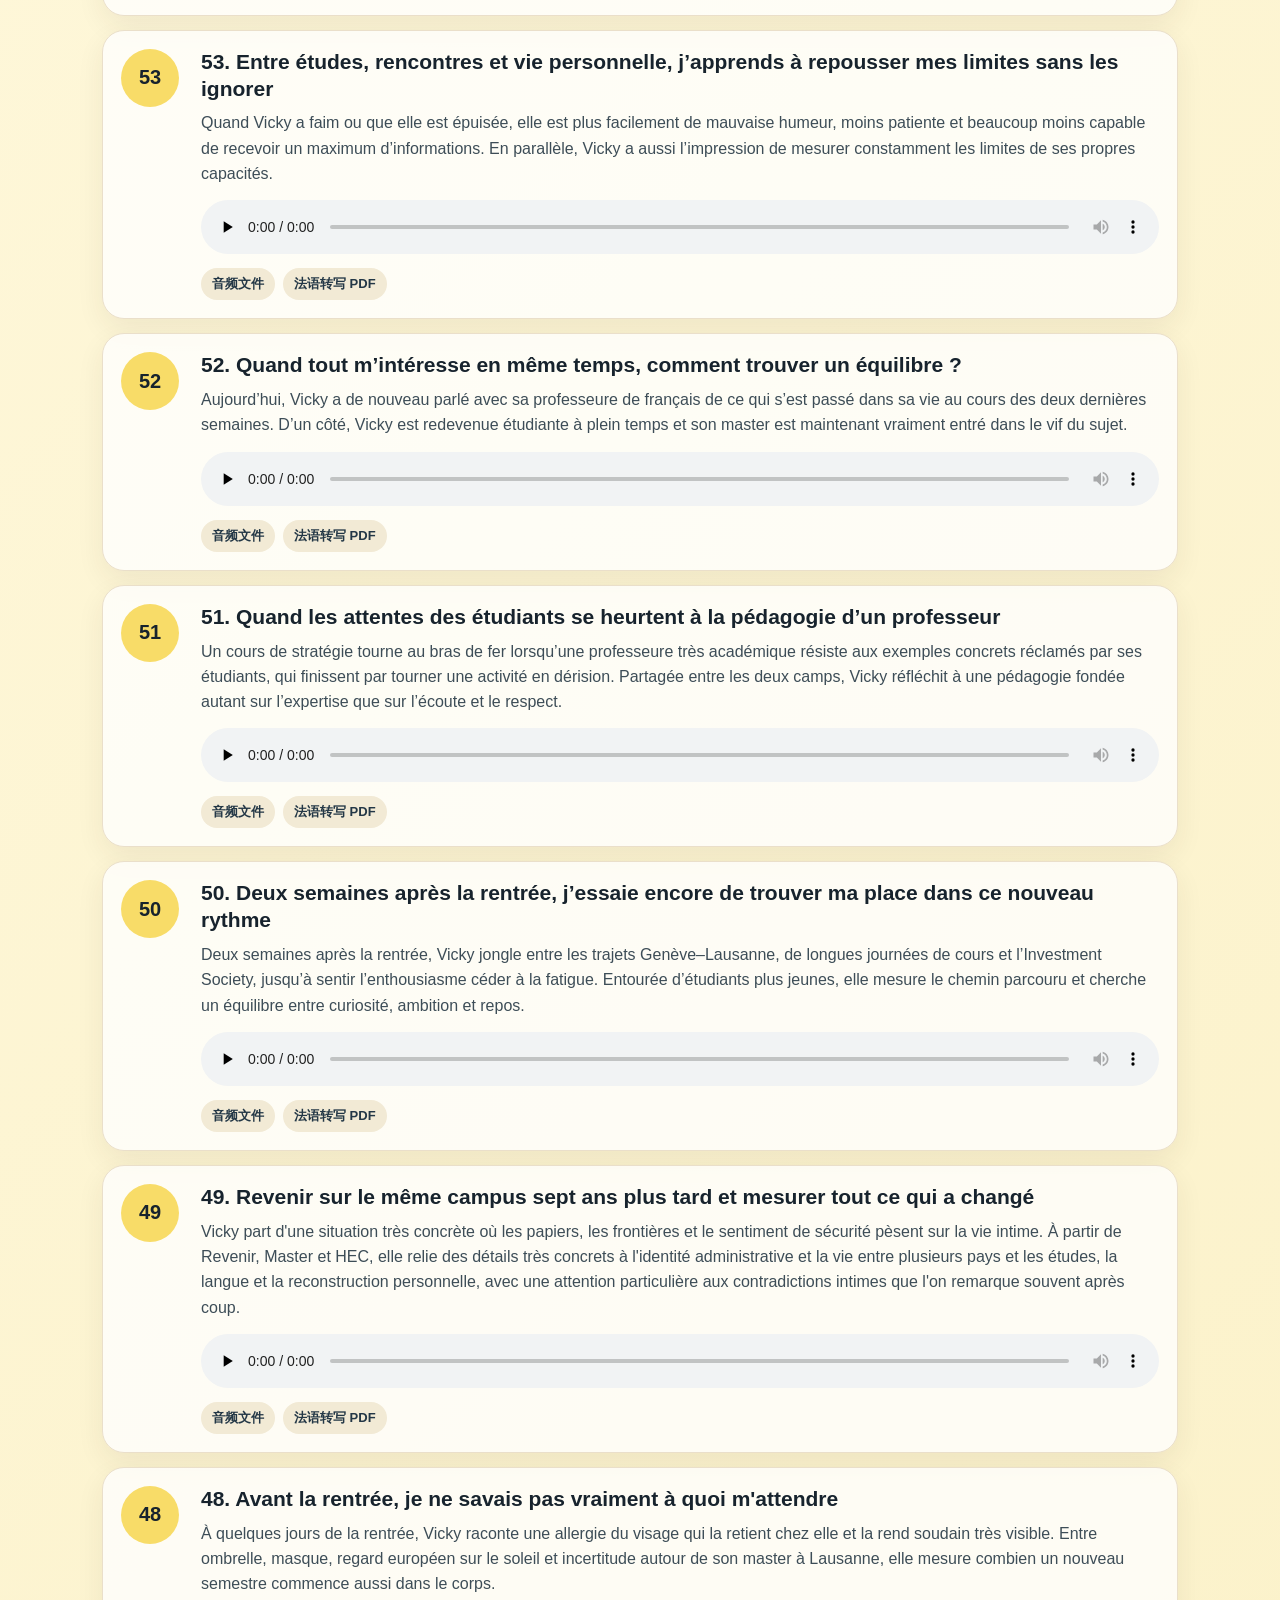
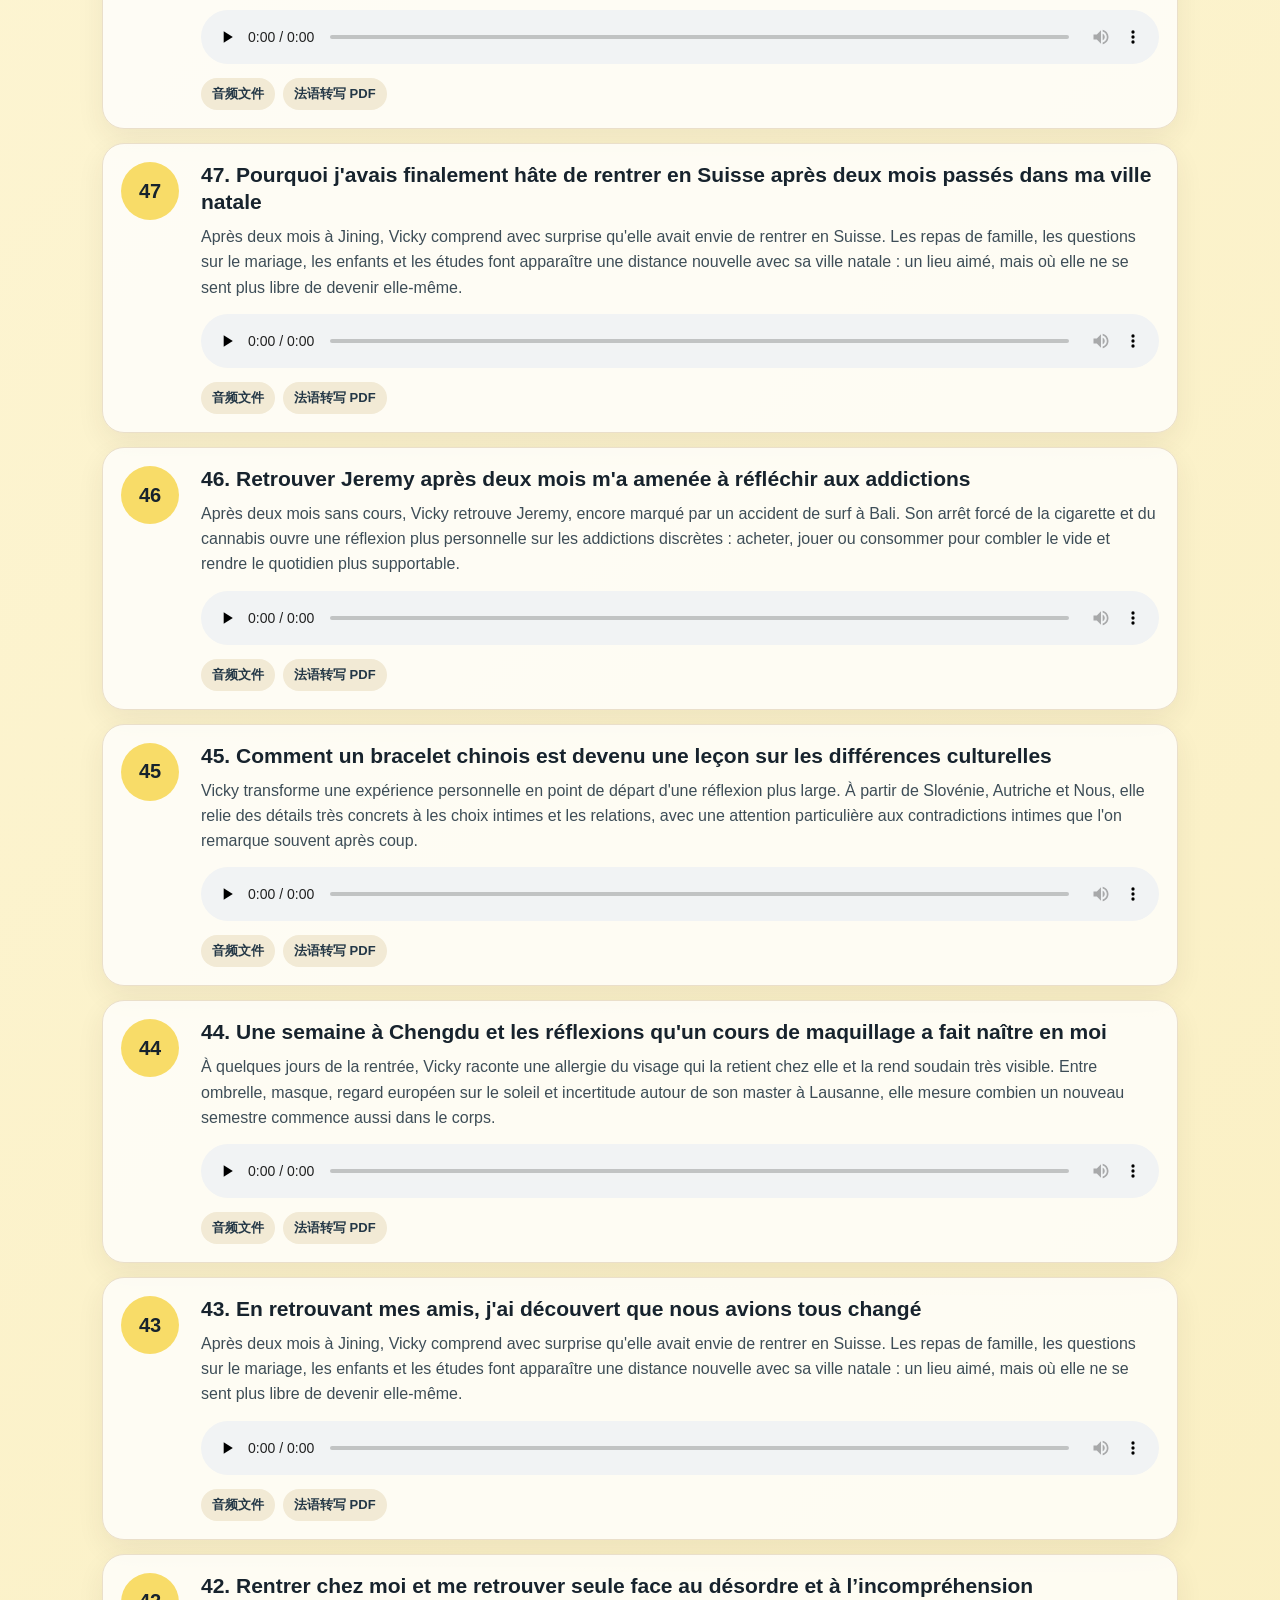
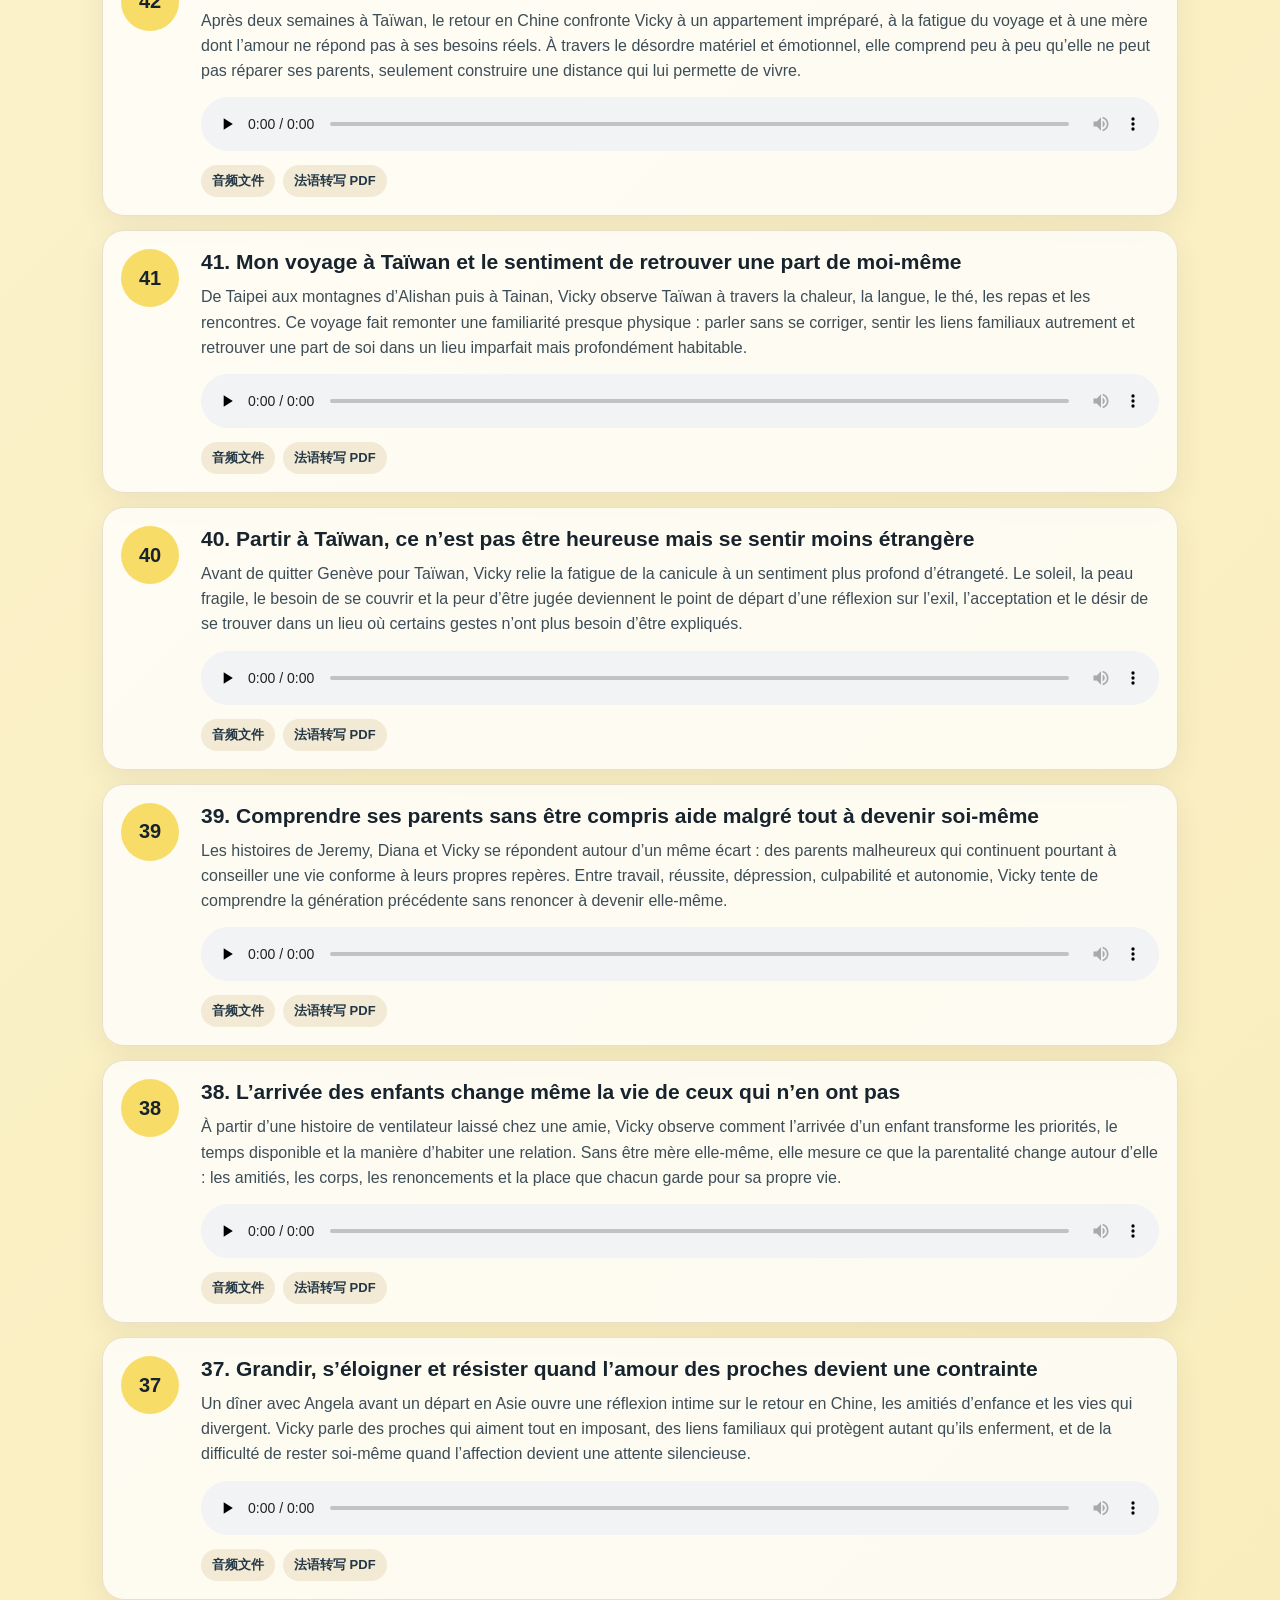
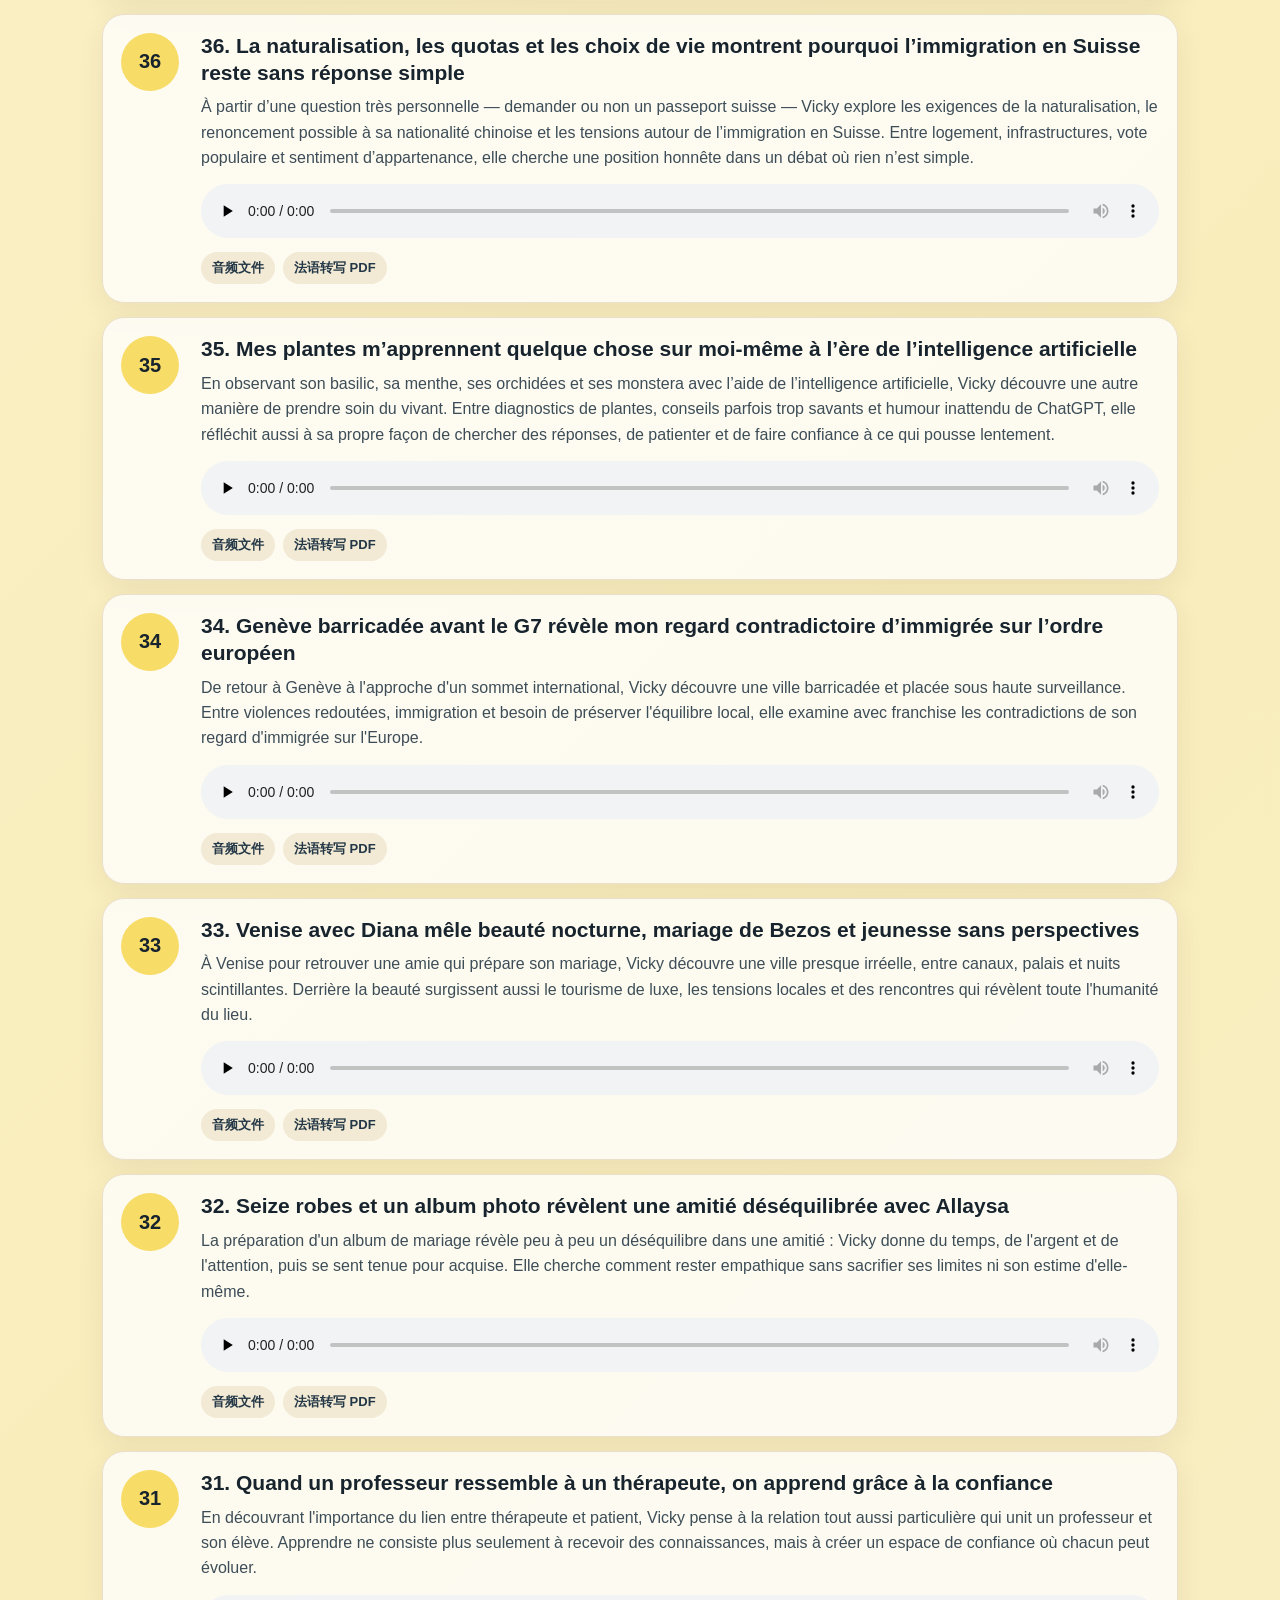
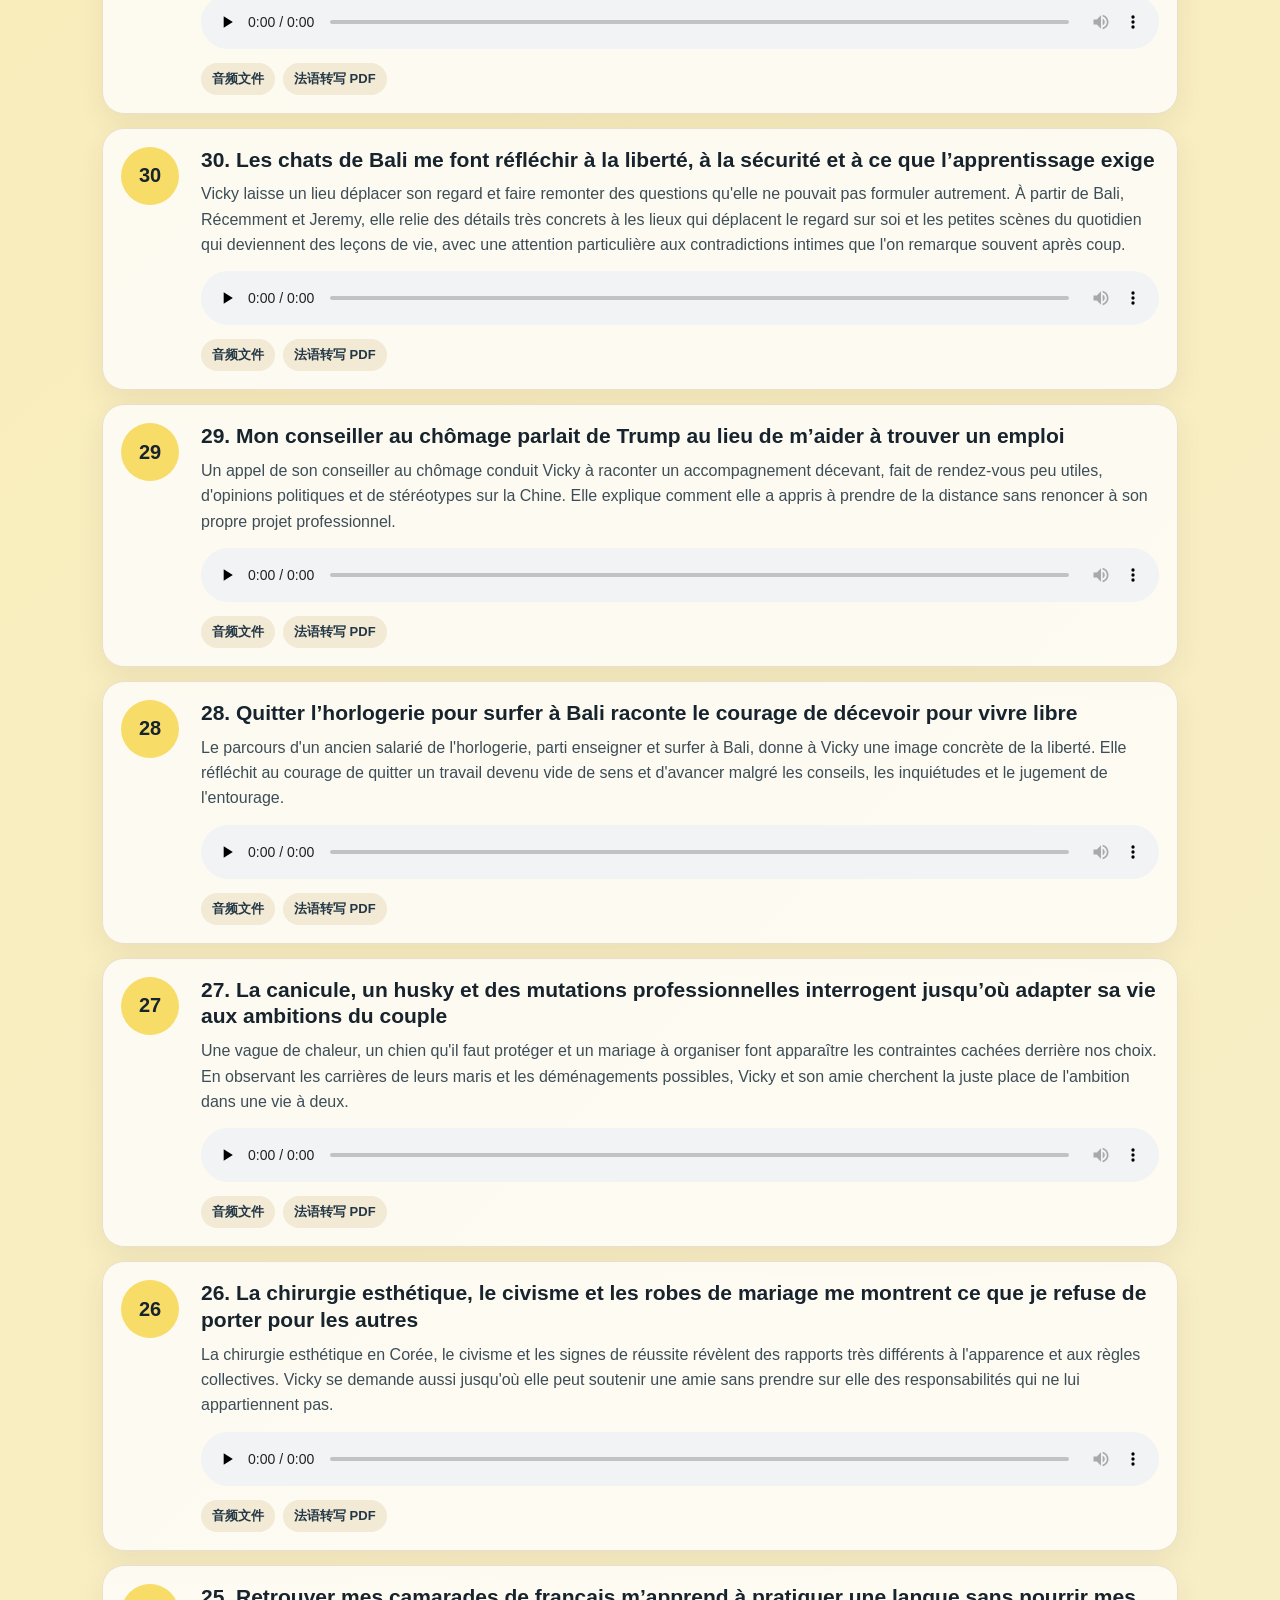
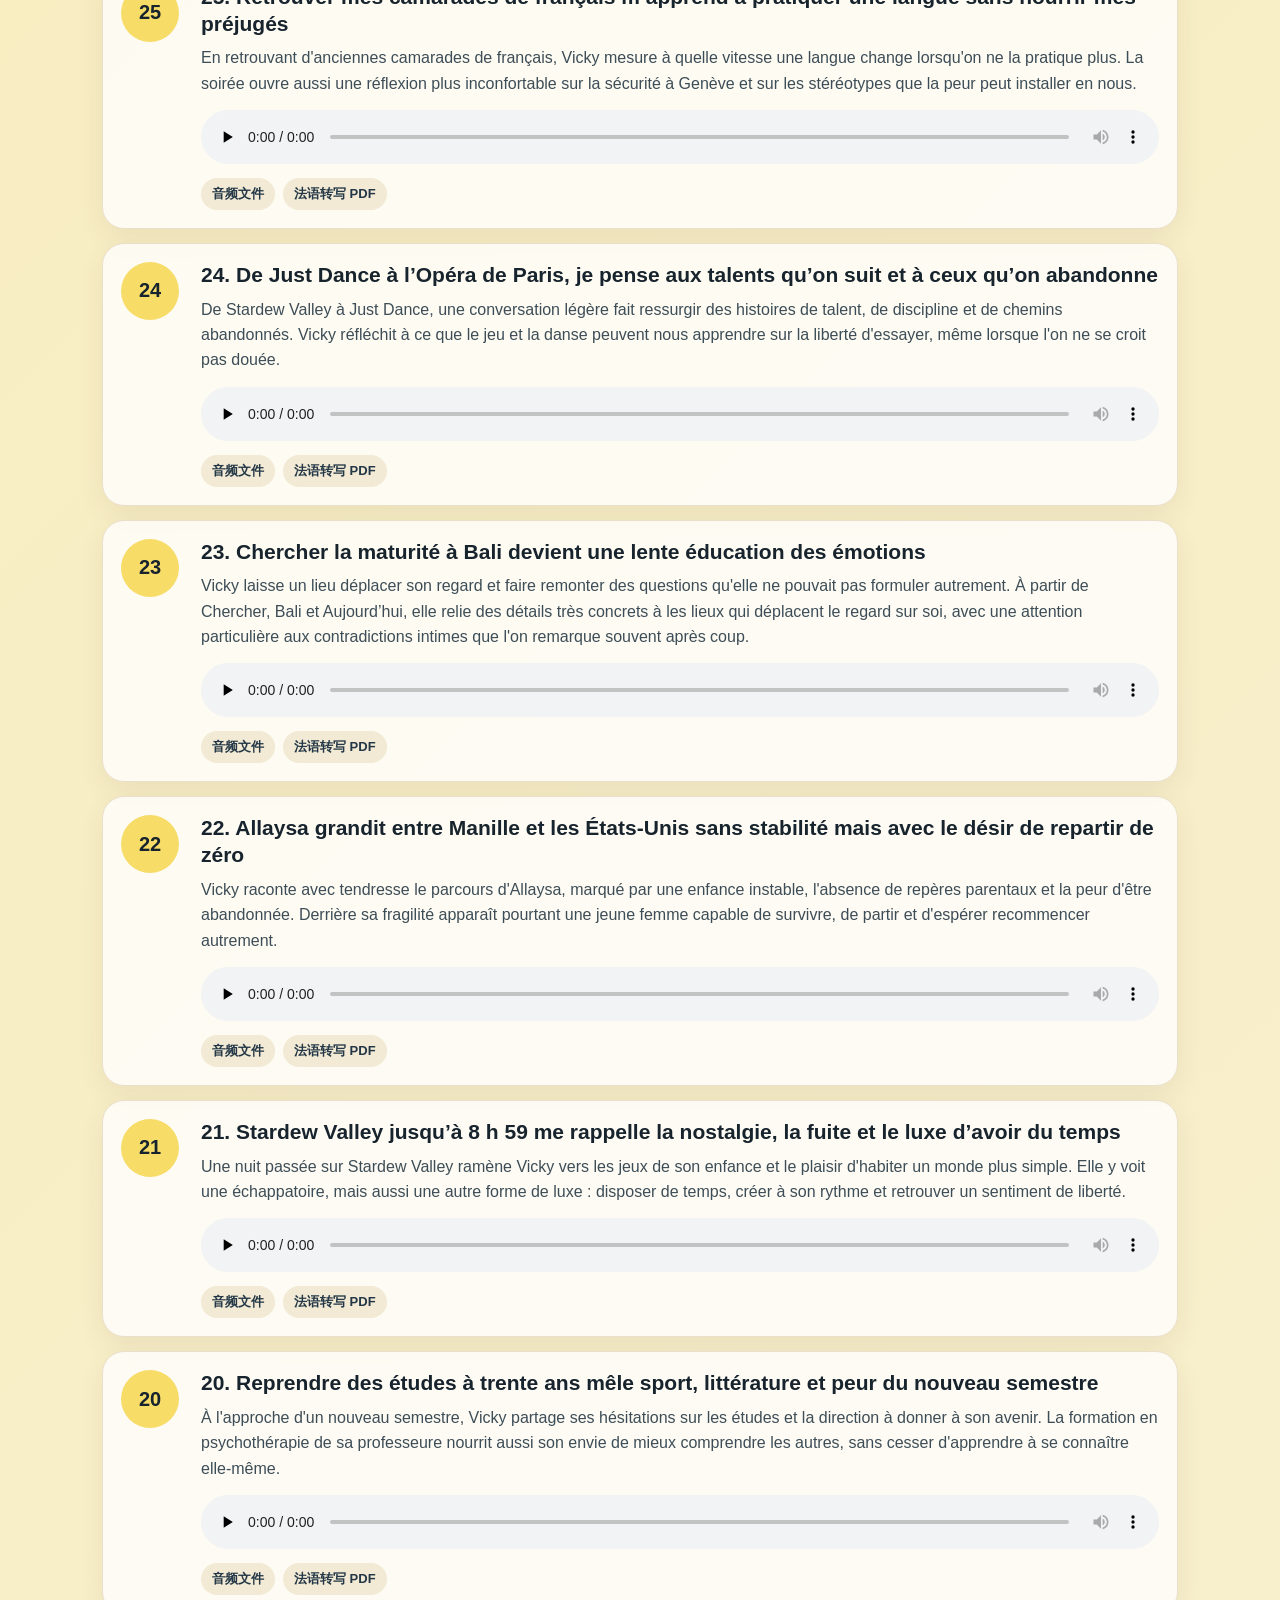
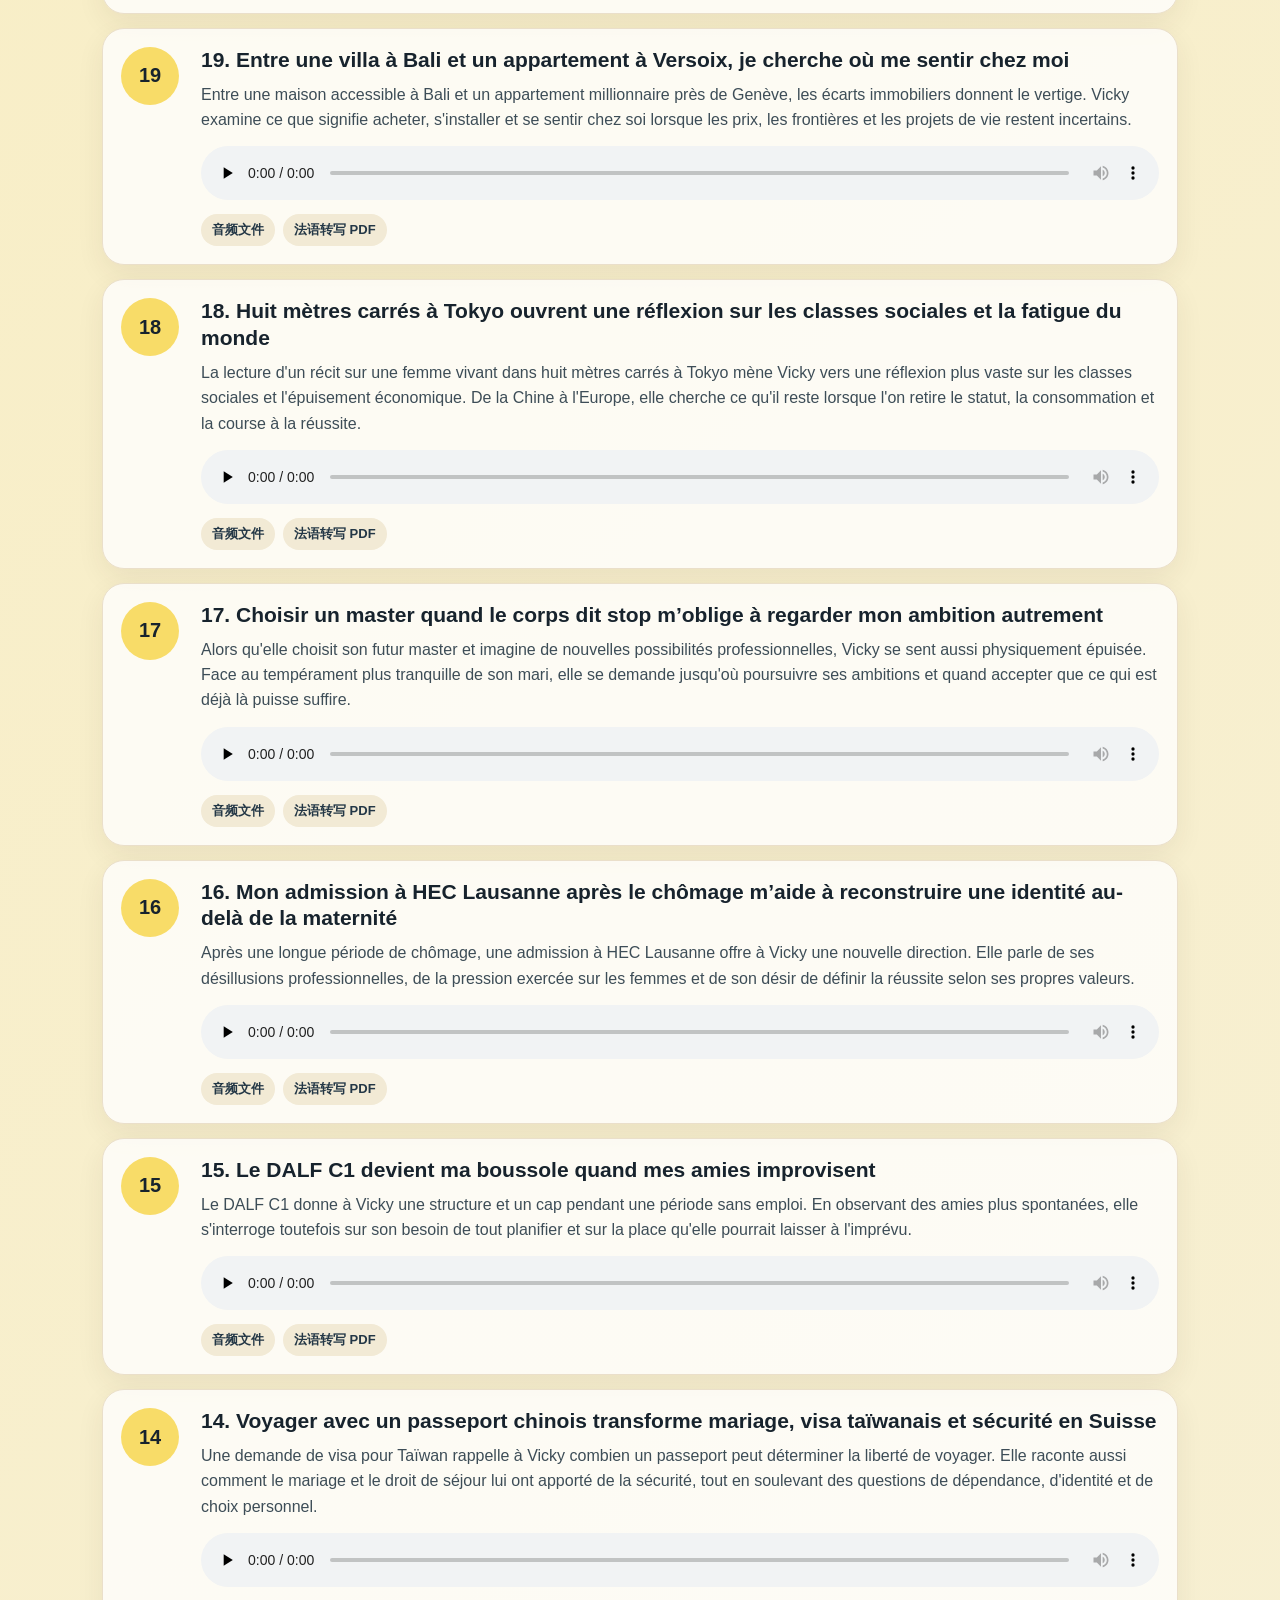
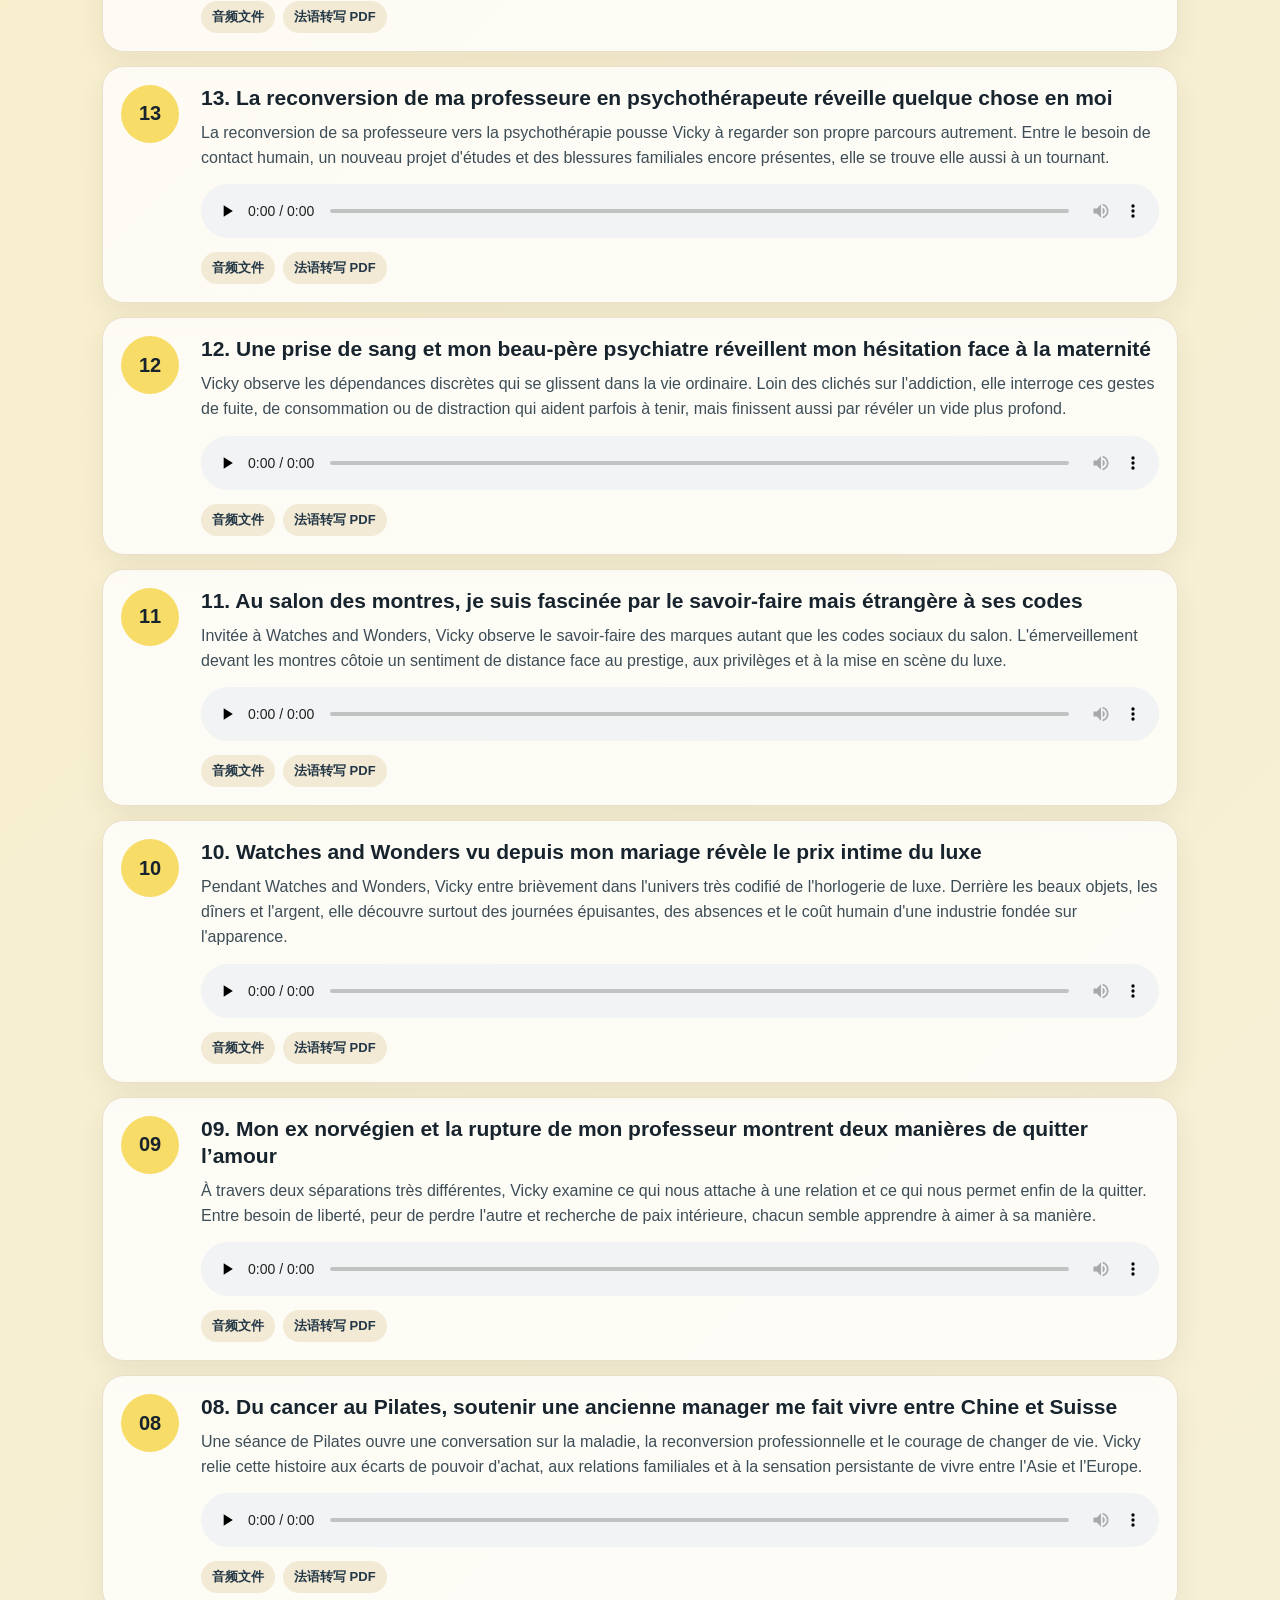
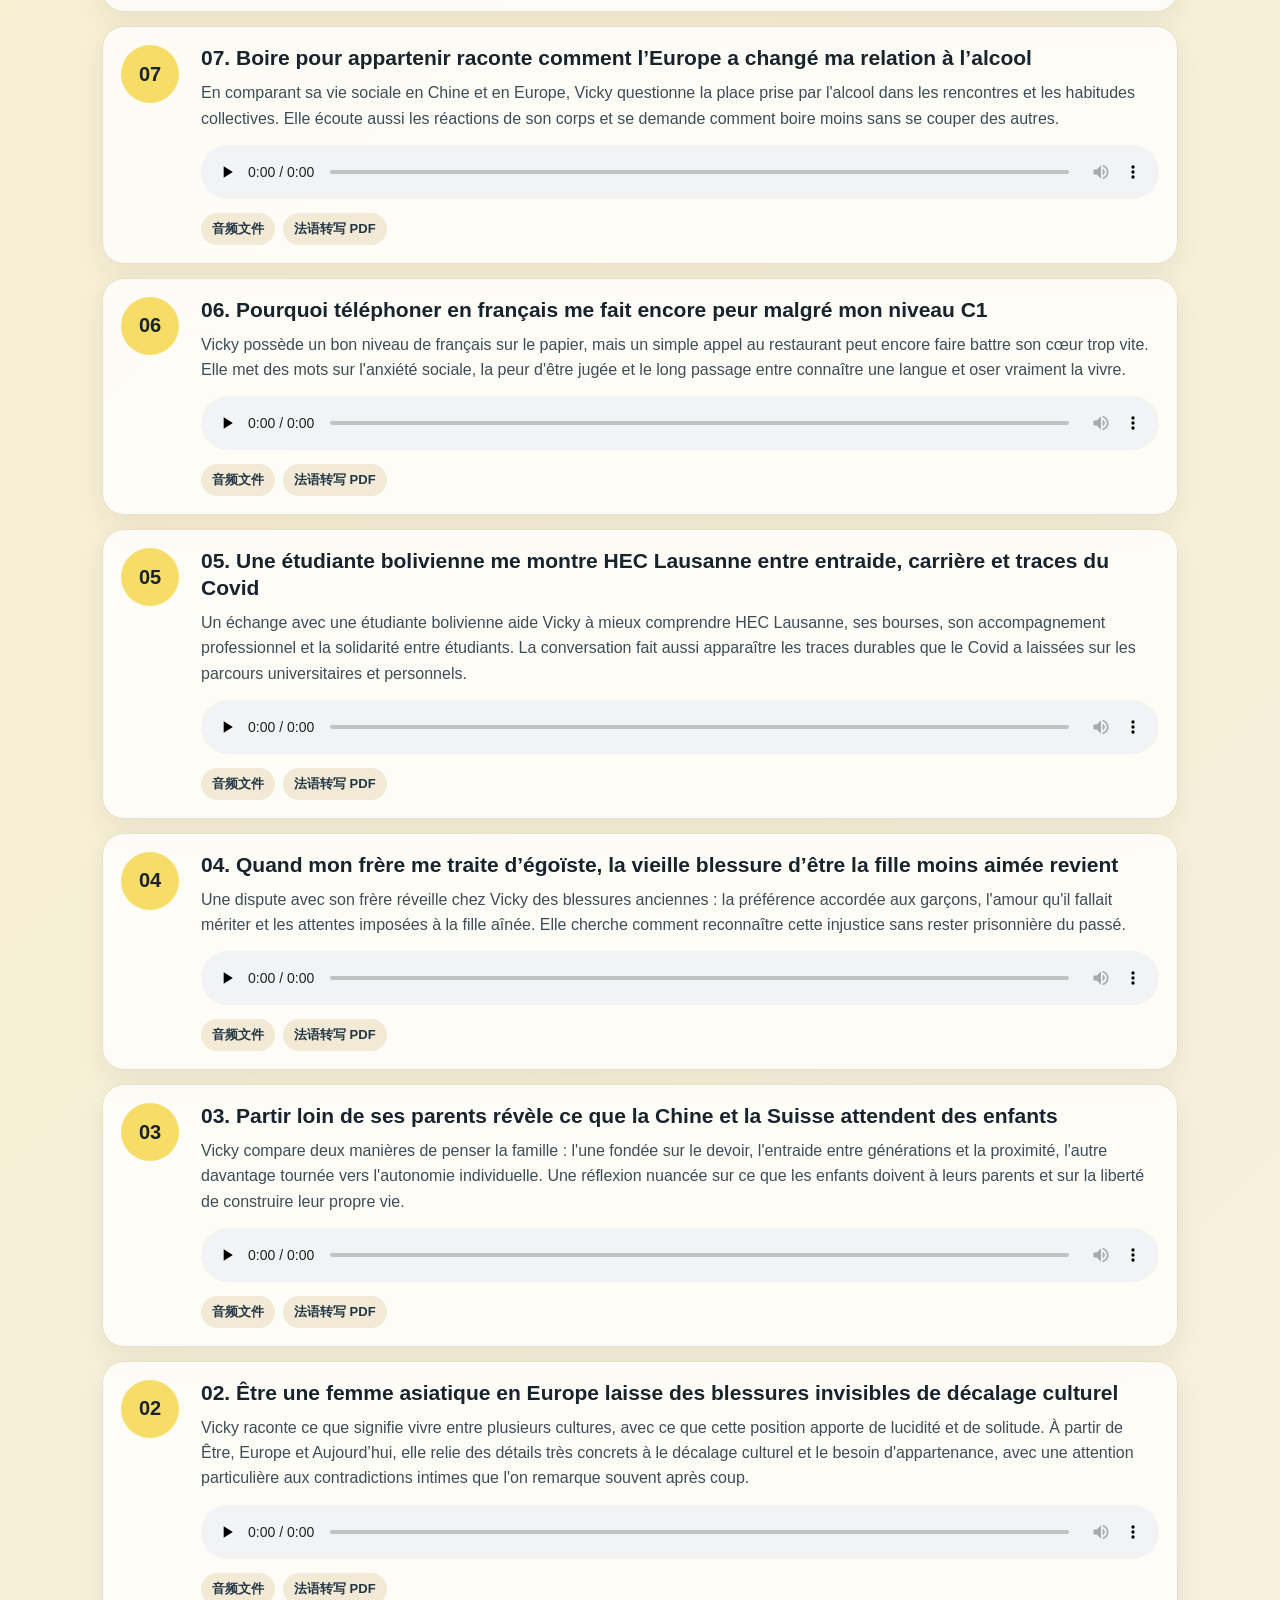
==== commit 5184b2e4: "Update index.html" ====
--- a/index.html
+++ b/index.html
@@ -56,18 +56,30 @@
     </header>
     <section class="tools">
       <input id="search" type="search" data-i18n-placeholder="search" placeholder="搜索标题或简介">
-      <div class="count"><span id="visibleCount">56</span> / 56 <span data-i18n="episodes">集</span></div>
+      <div class="count"><span id="visibleCount">57</span> / 57 <span data-i18n="episodes">集</span></div>
     </section>
     <main class="episode-list" id="episodeList">
       
+        <article class="episode" data-title="des événements professionnels aux cours de danse, je commence à ressentir les limites de mon emploi du temps">
+          <div class="episode-number">57</div>
+          <div class="episode-body">
+            <h3>57. Des événements professionnels aux cours de danse, je commence à ressentir les limites de mon emploi du temps</h3>
+            <p>Hier, Vicky s'est rendue à Vevey, au siège social de Nestlé, pour assister à un événement organisé par l'entreprise. D'ailleurs, les cours de danse de salon ne sont pas toujours aussi agréables qu'on pourrait l'imaginer.</p>
+            <audio controls preload="none" src="https://wenminli961201-cell.github.io/vickys-french-journal-podcast/episode-57-des-v-nements-professionnels-aux-cours-de-danse-je-comm-20261125112029-ariane-090.mp3"></audio>
+            <div class="episode-links">
+              <a class="small-link" href="https://wenminli961201-cell.github.io/vickys-french-journal-podcast/episode-57-des-v-nements-professionnels-aux-cours-de-danse-je-comm-20261125112029-ariane-090.mp3" target="_blank" rel="noreferrer" data-i18n="audio">Audio file</a>
+              <a class="small-link" href="https://wenminli961201-cell.github.io/vickys-french-journal-podcast/transcript-57-des-v-nements-professionnels-aux-cours-de-danse-je-comm.pdf" target="_blank" rel="noreferrer" data-i18n="pdf">PDF transcript</a>
+            </div>
+          </div>
+        </article>
         <article class="episode" data-title="une présentation réussie, une relation qui évolue et une nouvelle façon d'envisager le leadership">
           <div class="episode-number">56</div>
           <div class="episode-body">
             <h3>56. Une présentation réussie, une relation qui évolue et une nouvelle façon d'envisager le leadership</h3>
             <p>Après une semaine de tensions avec Stanislav, Vicky raconte comment une présentation menée sans notes et un inattendu « You're such a queen » ont transformé leur relation. Cette reconnaissance nouvelle l'amène à revoir ses jugements, à prendre confiance dans sa manière de s'exprimer et à imaginer un leadership fondé sur l'écoute, la franchise et la protection de son équipe.</p>
-            <audio controls preload="none" src="https://wenminli961201-cell.github.io/vickys-french-journal-podcast/episode-56-une-pr-sentation-r-ussie-une-relation-qui-volue-et-une--20261118112818-ariane-090.mp3"></audio>
-            <div class="episode-links">
-              <a class="small-link" href="https://wenminli961201-cell.github.io/vickys-french-journal-podcast/episode-56-une-pr-sentation-r-ussie-une-relation-qui-volue-et-une--20261118112818-ariane-090.mp3" target="_blank" rel="noreferrer" data-i18n="audio">Audio file</a>
+            <audio controls preload="none" src="https://wenminli961201-cell.github.io/vickys-french-journal-podcast/episode-56-une-pr-sentation-r-ussie-une-relation-qui-volue-et-une--20261118160906-ariane-090.mp3"></audio>
+            <div class="episode-links">
+              <a class="small-link" href="https://wenminli961201-cell.github.io/vickys-french-journal-podcast/episode-56-une-pr-sentation-r-ussie-une-relation-qui-volue-et-une--20261118160906-ariane-090.mp3" target="_blank" rel="noreferrer" data-i18n="audio">Audio file</a>
               <a class="small-link" href="https://wenminli961201-cell.github.io/vickys-french-journal-podcast/transcript-56-une-pr-sentation-r-ussie-une-relation-qui-volue-et-une-.pdf" target="_blank" rel="noreferrer" data-i18n="pdf">PDF transcript</a>
             </div>
           </div>
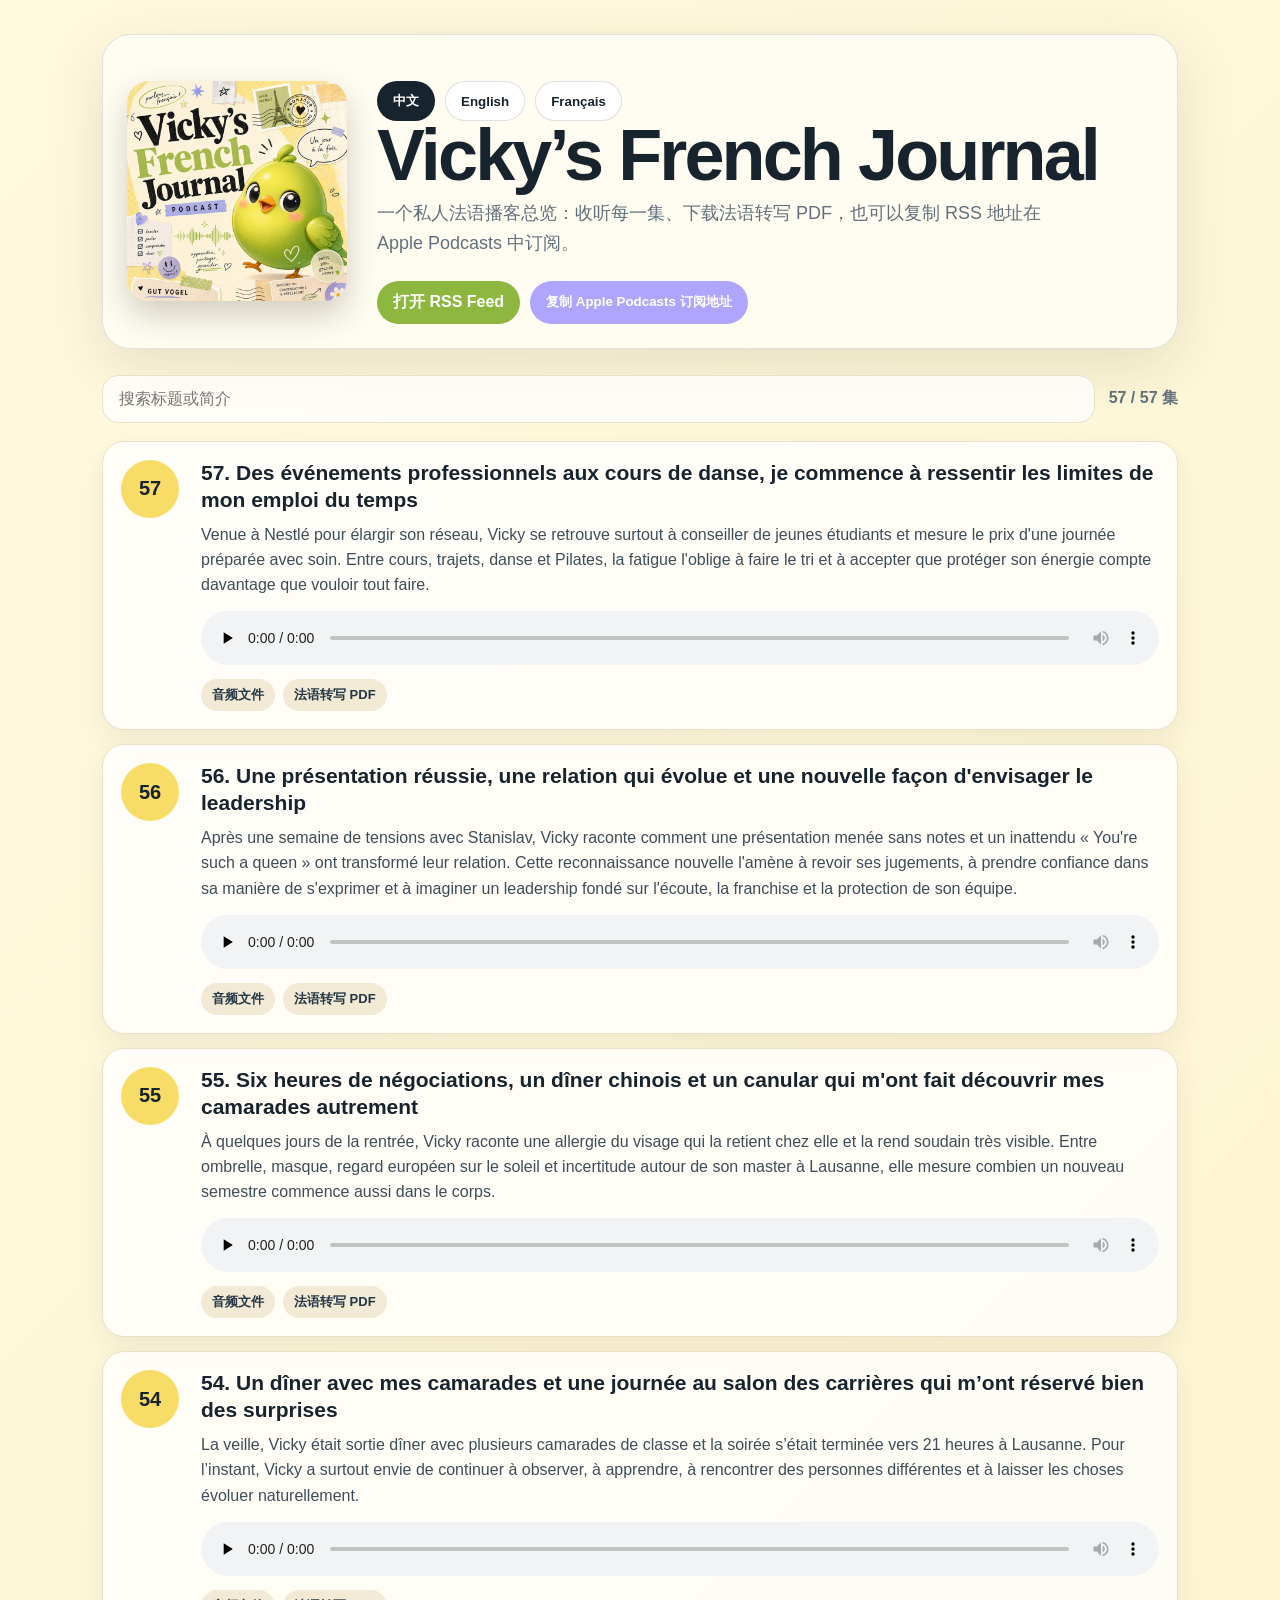
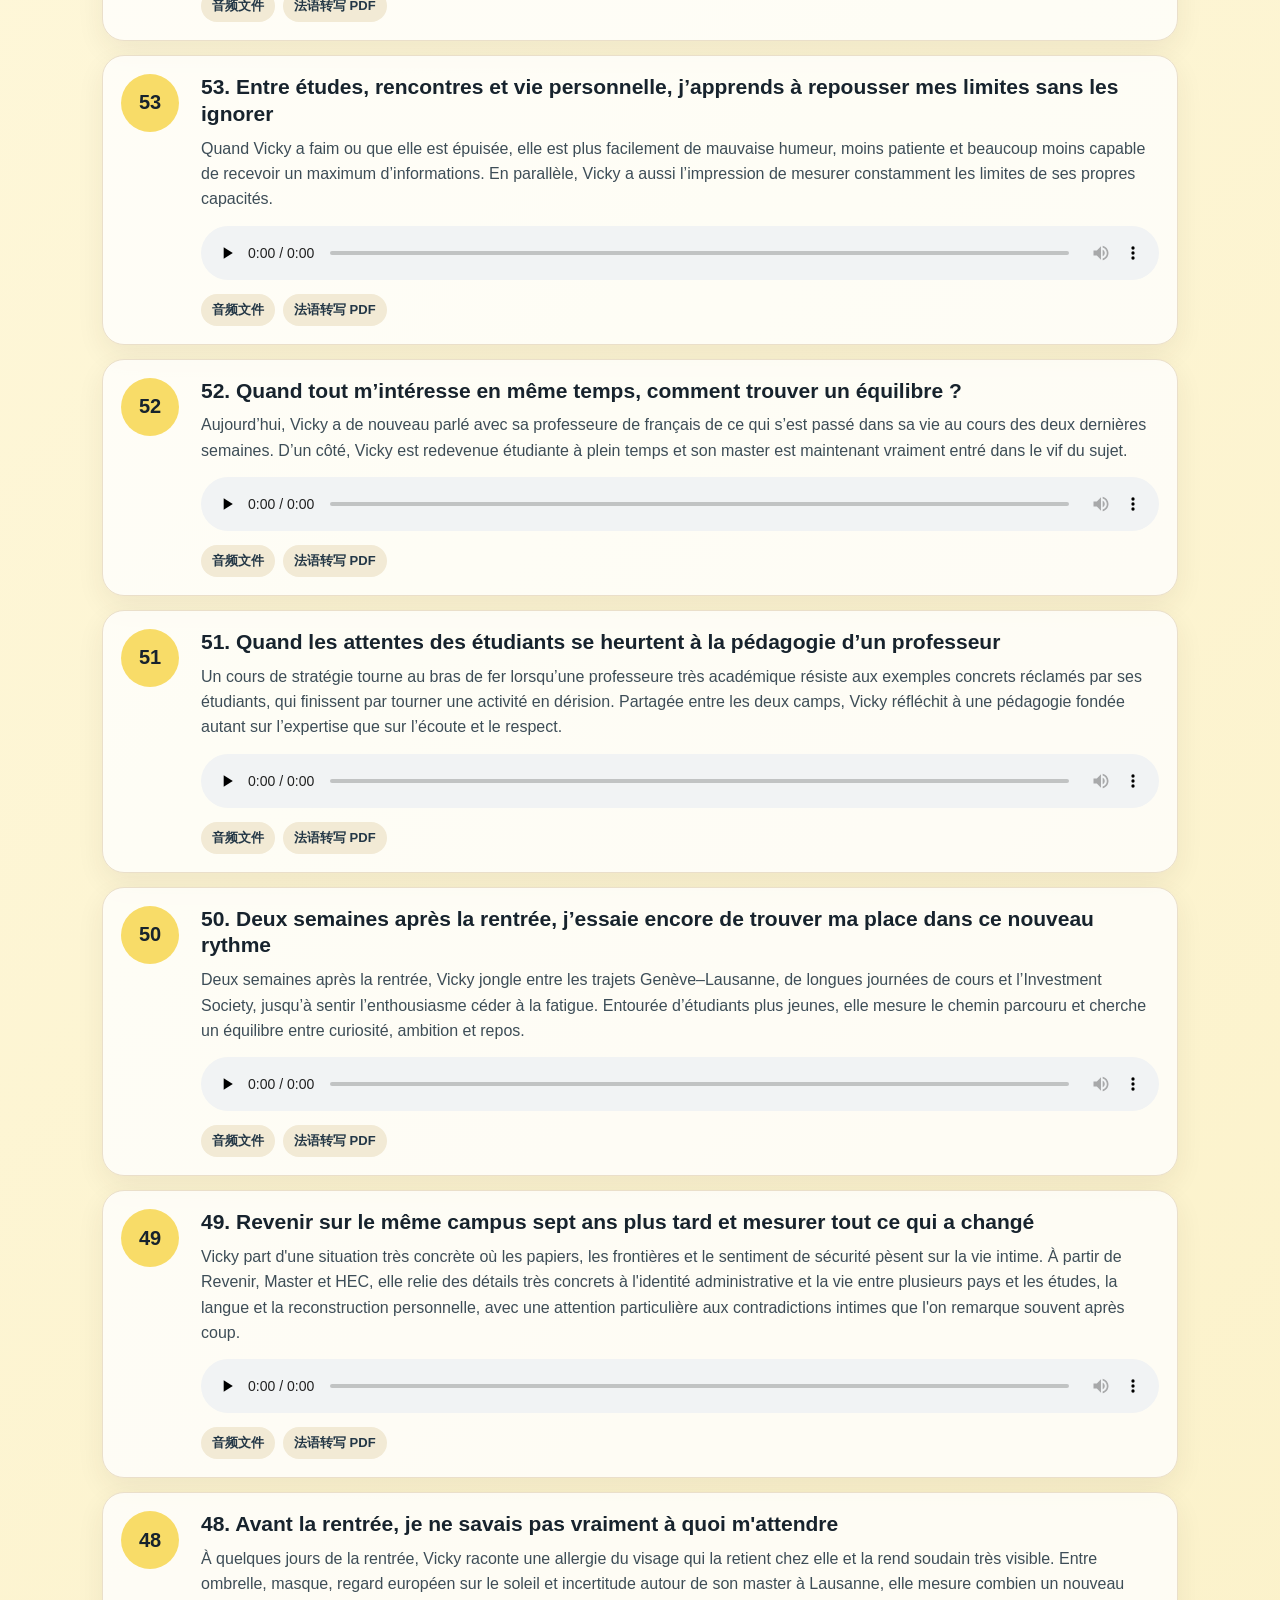
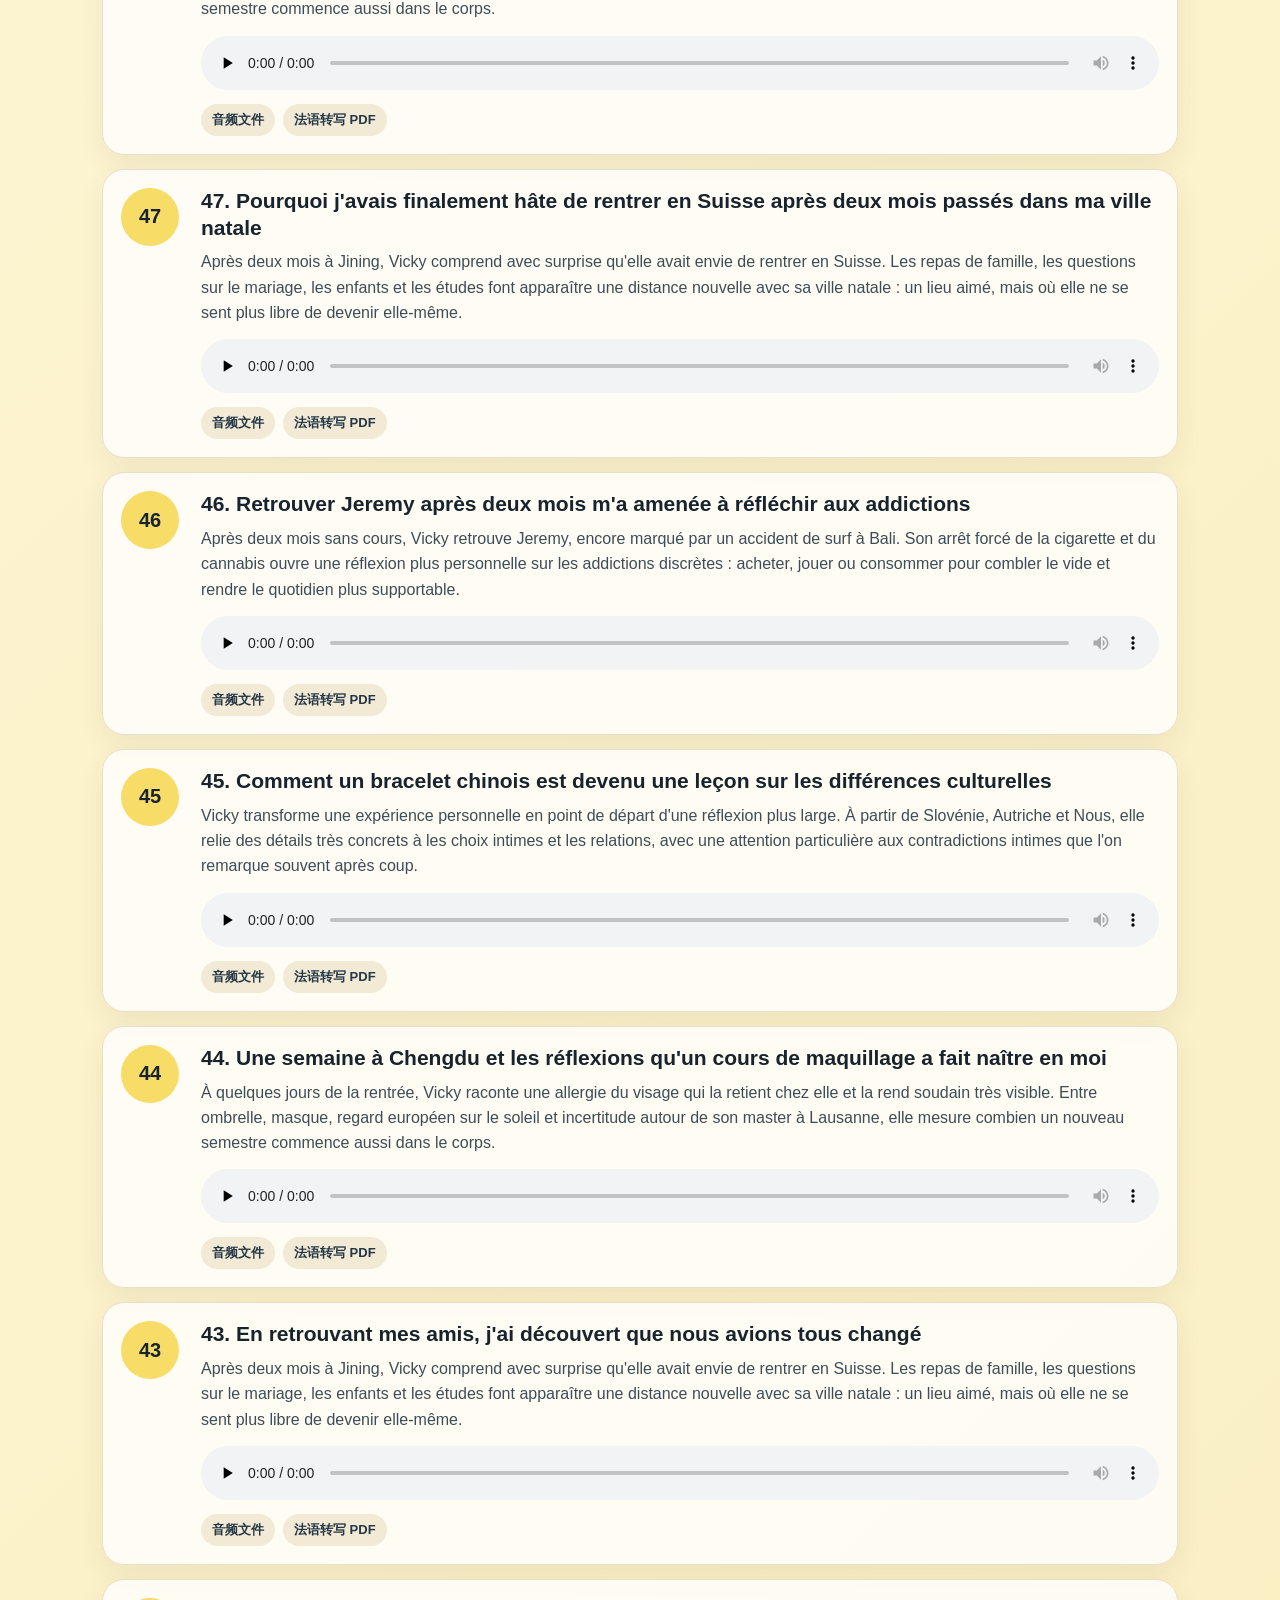
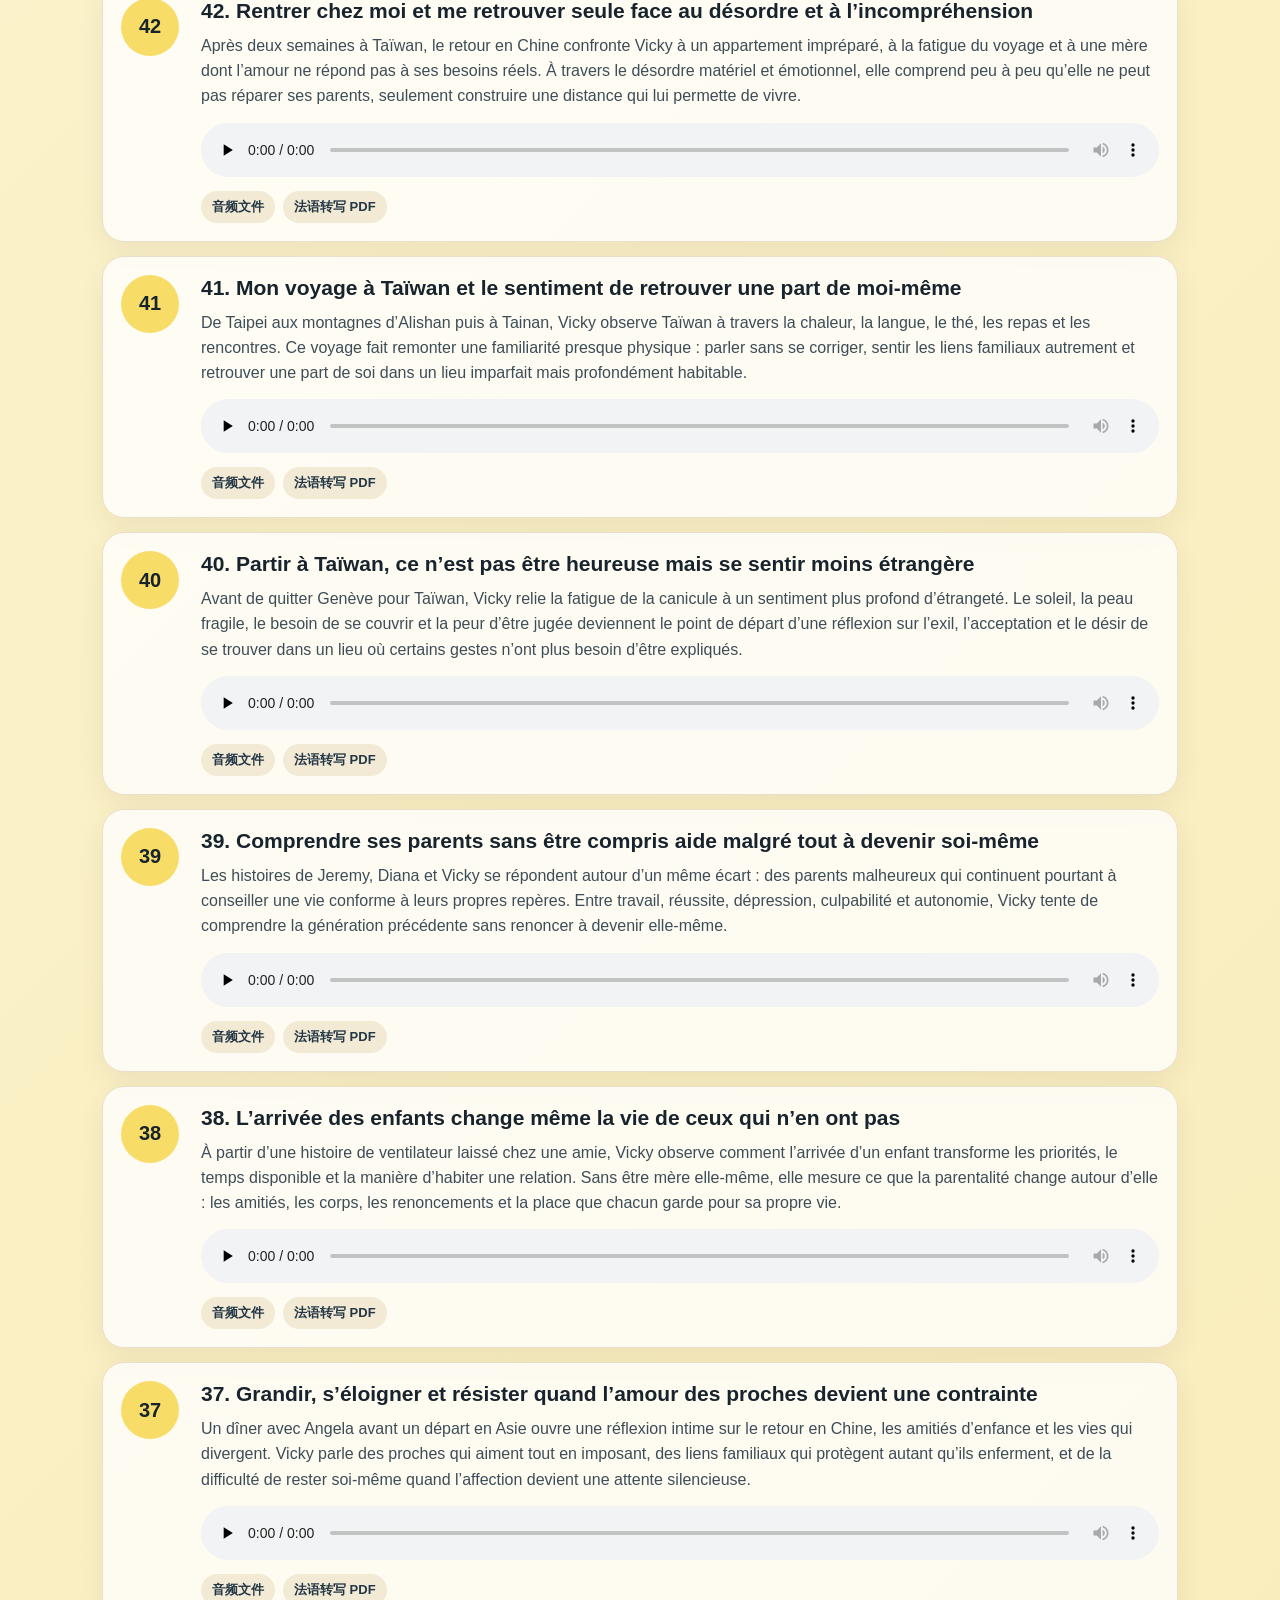
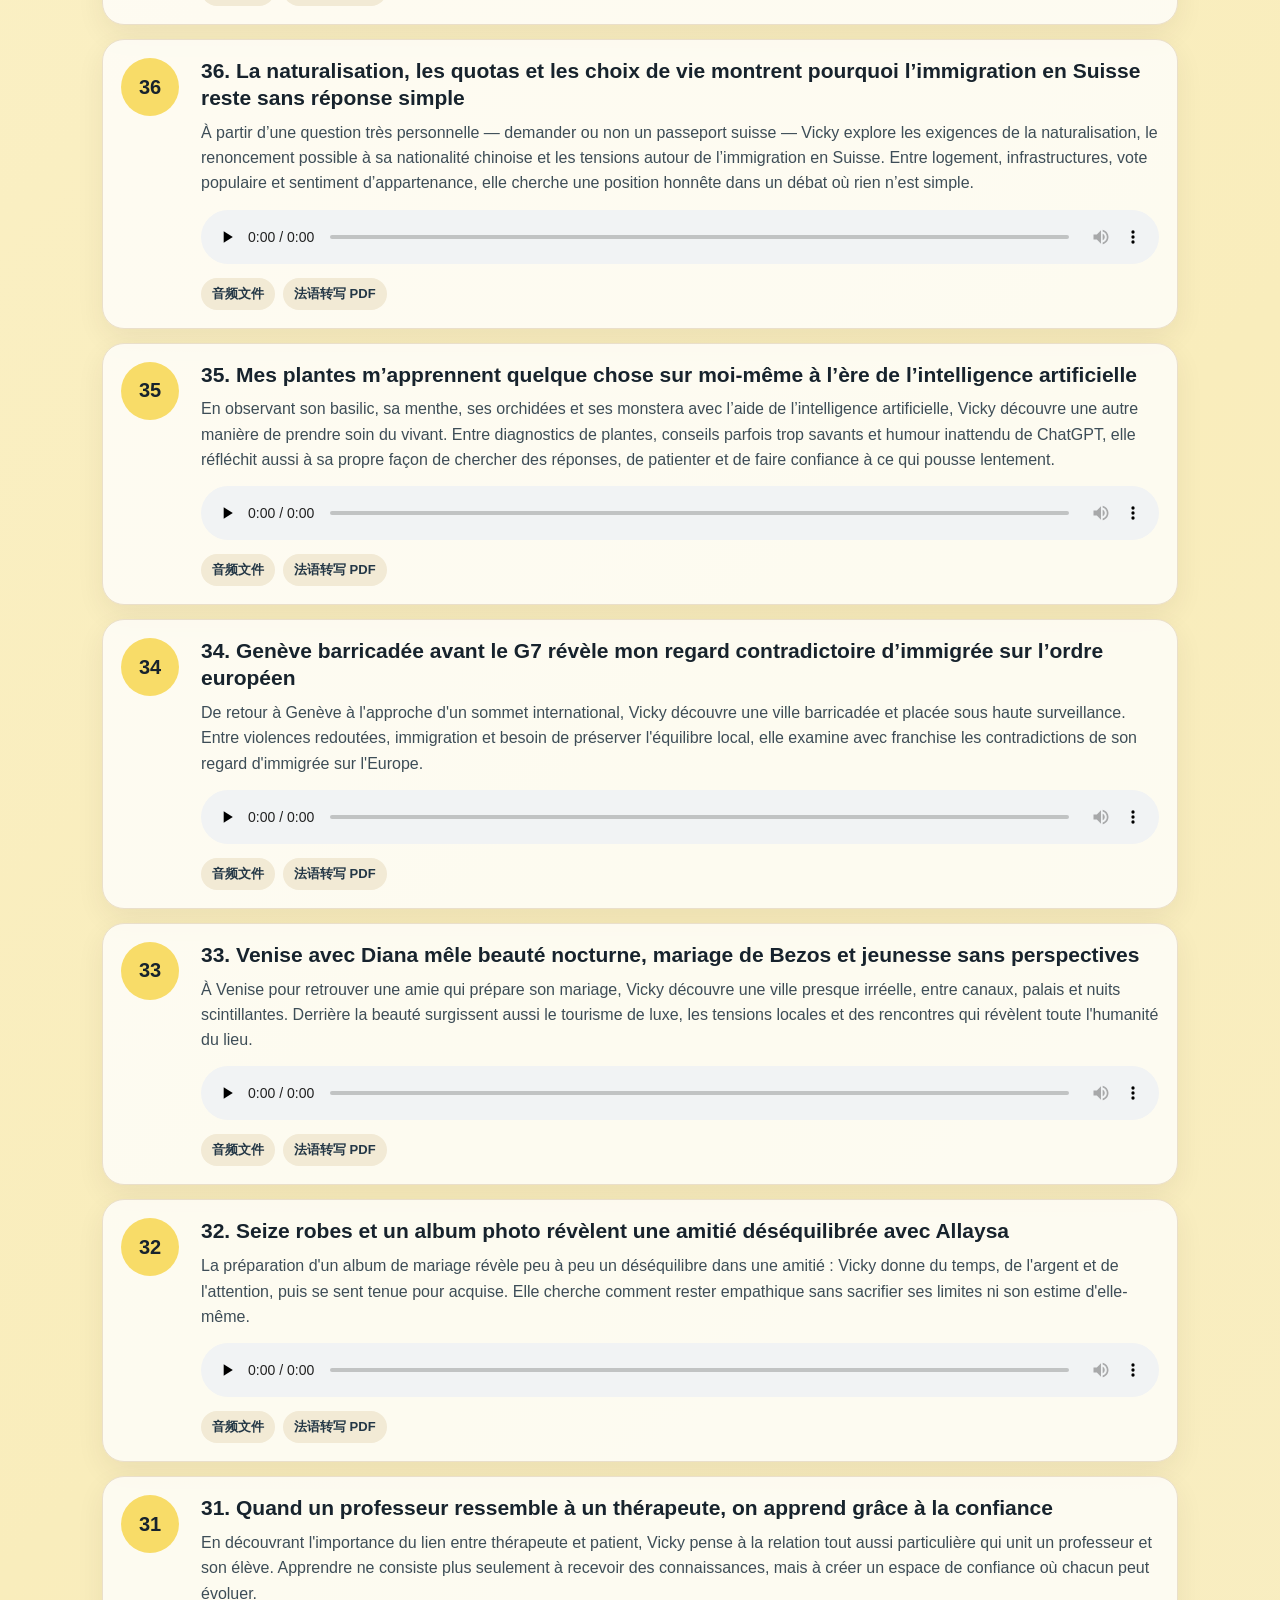
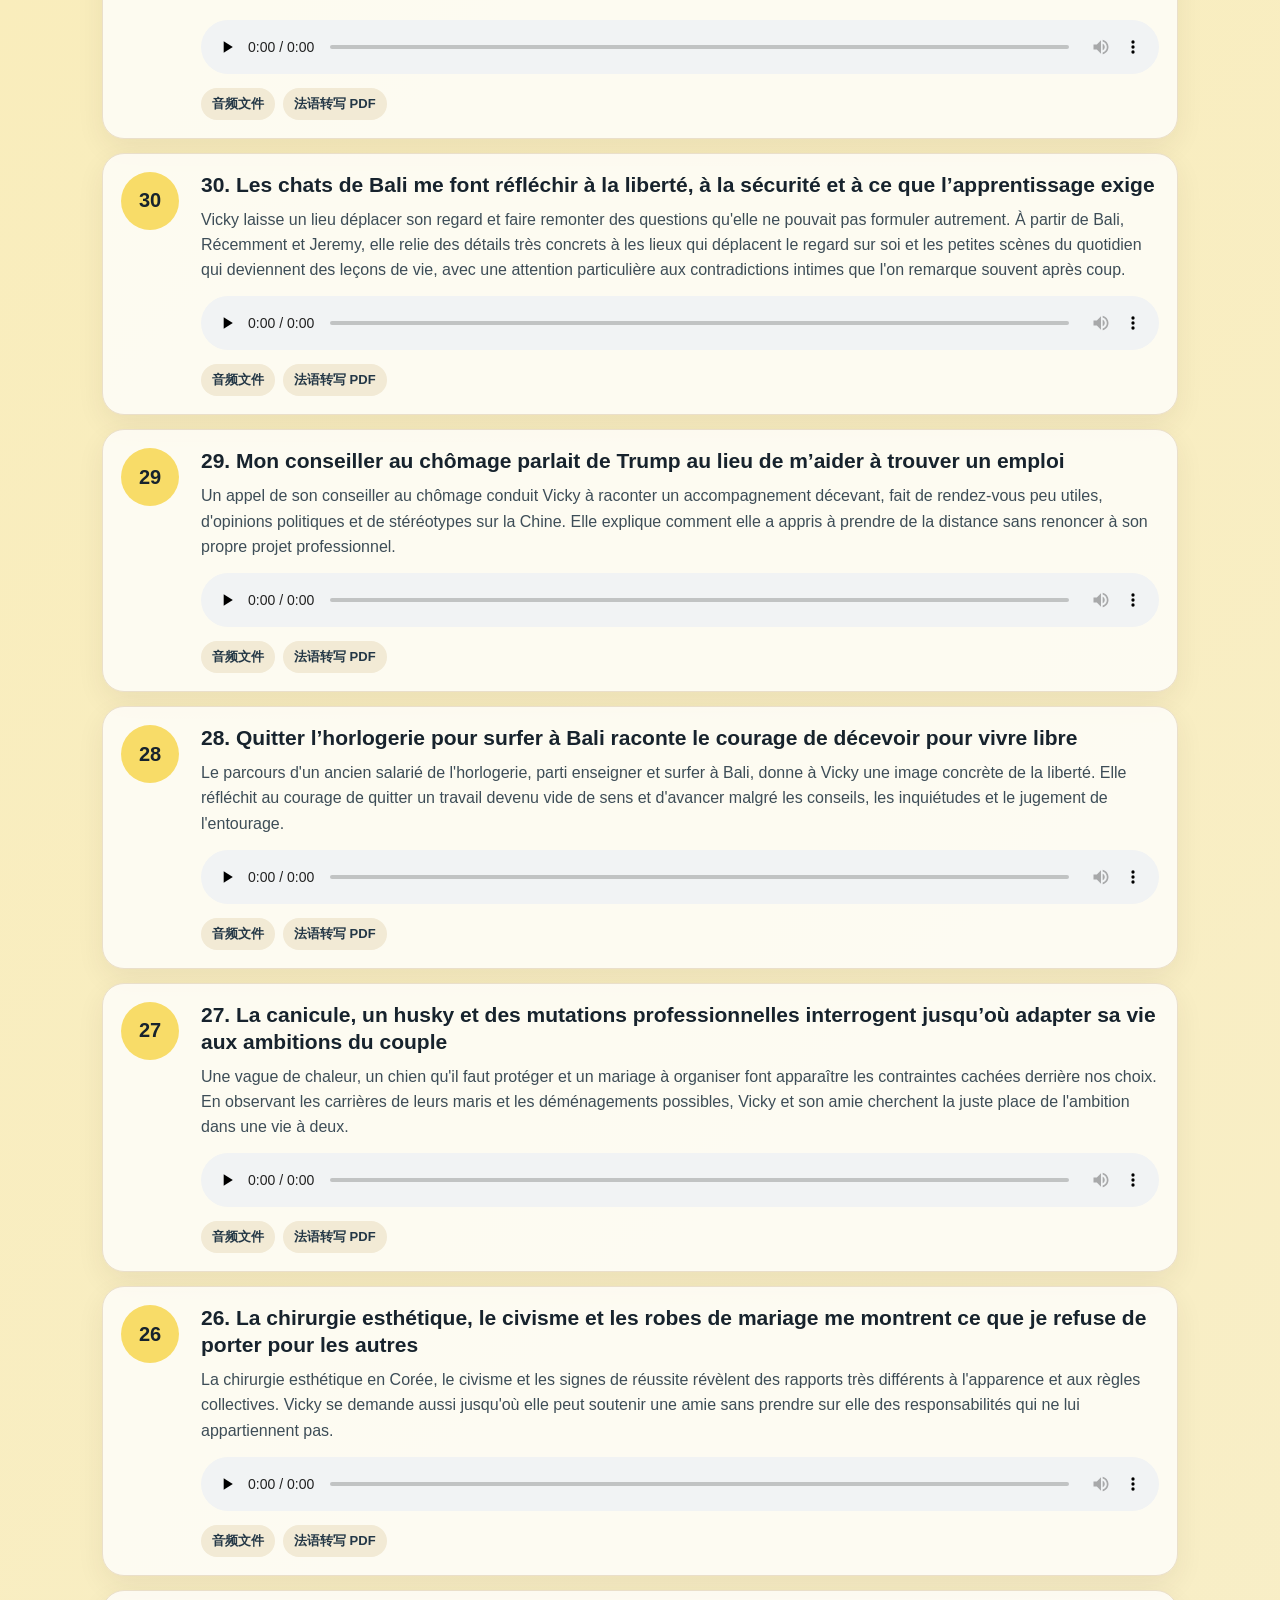
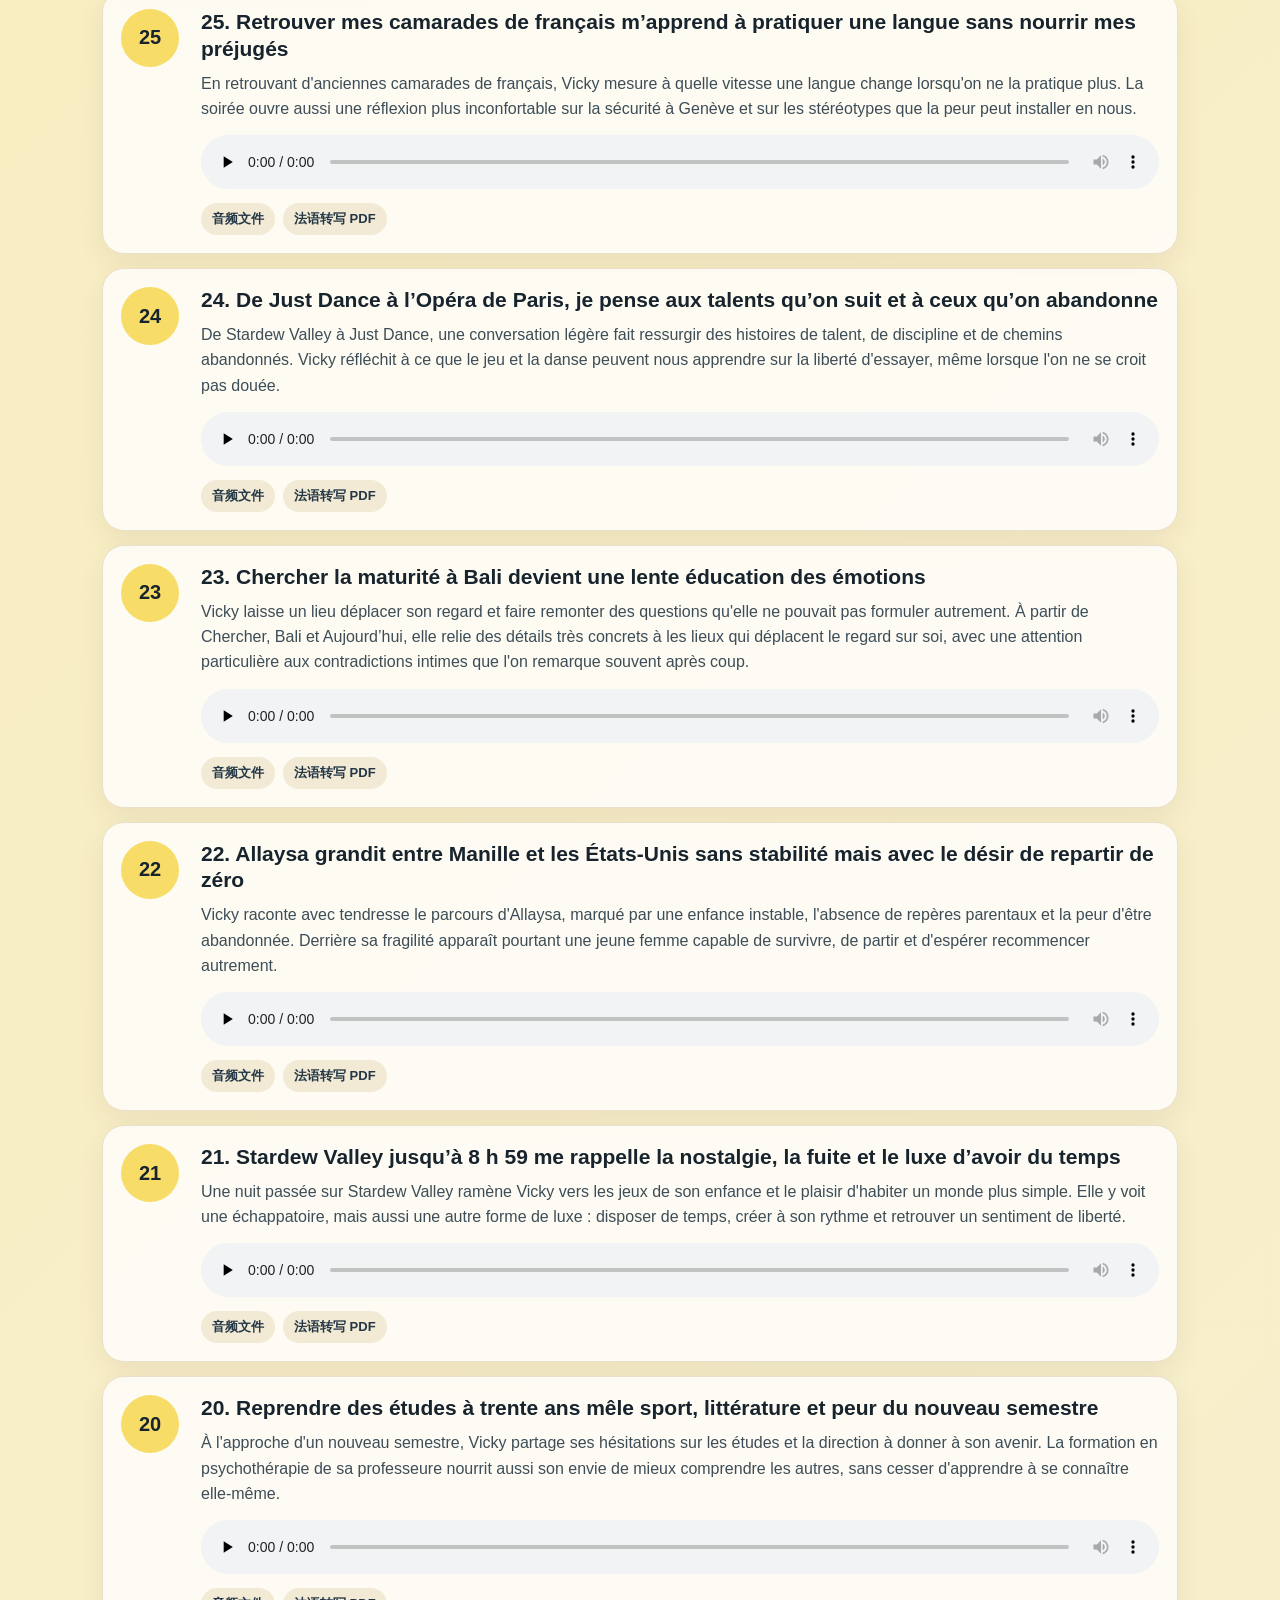
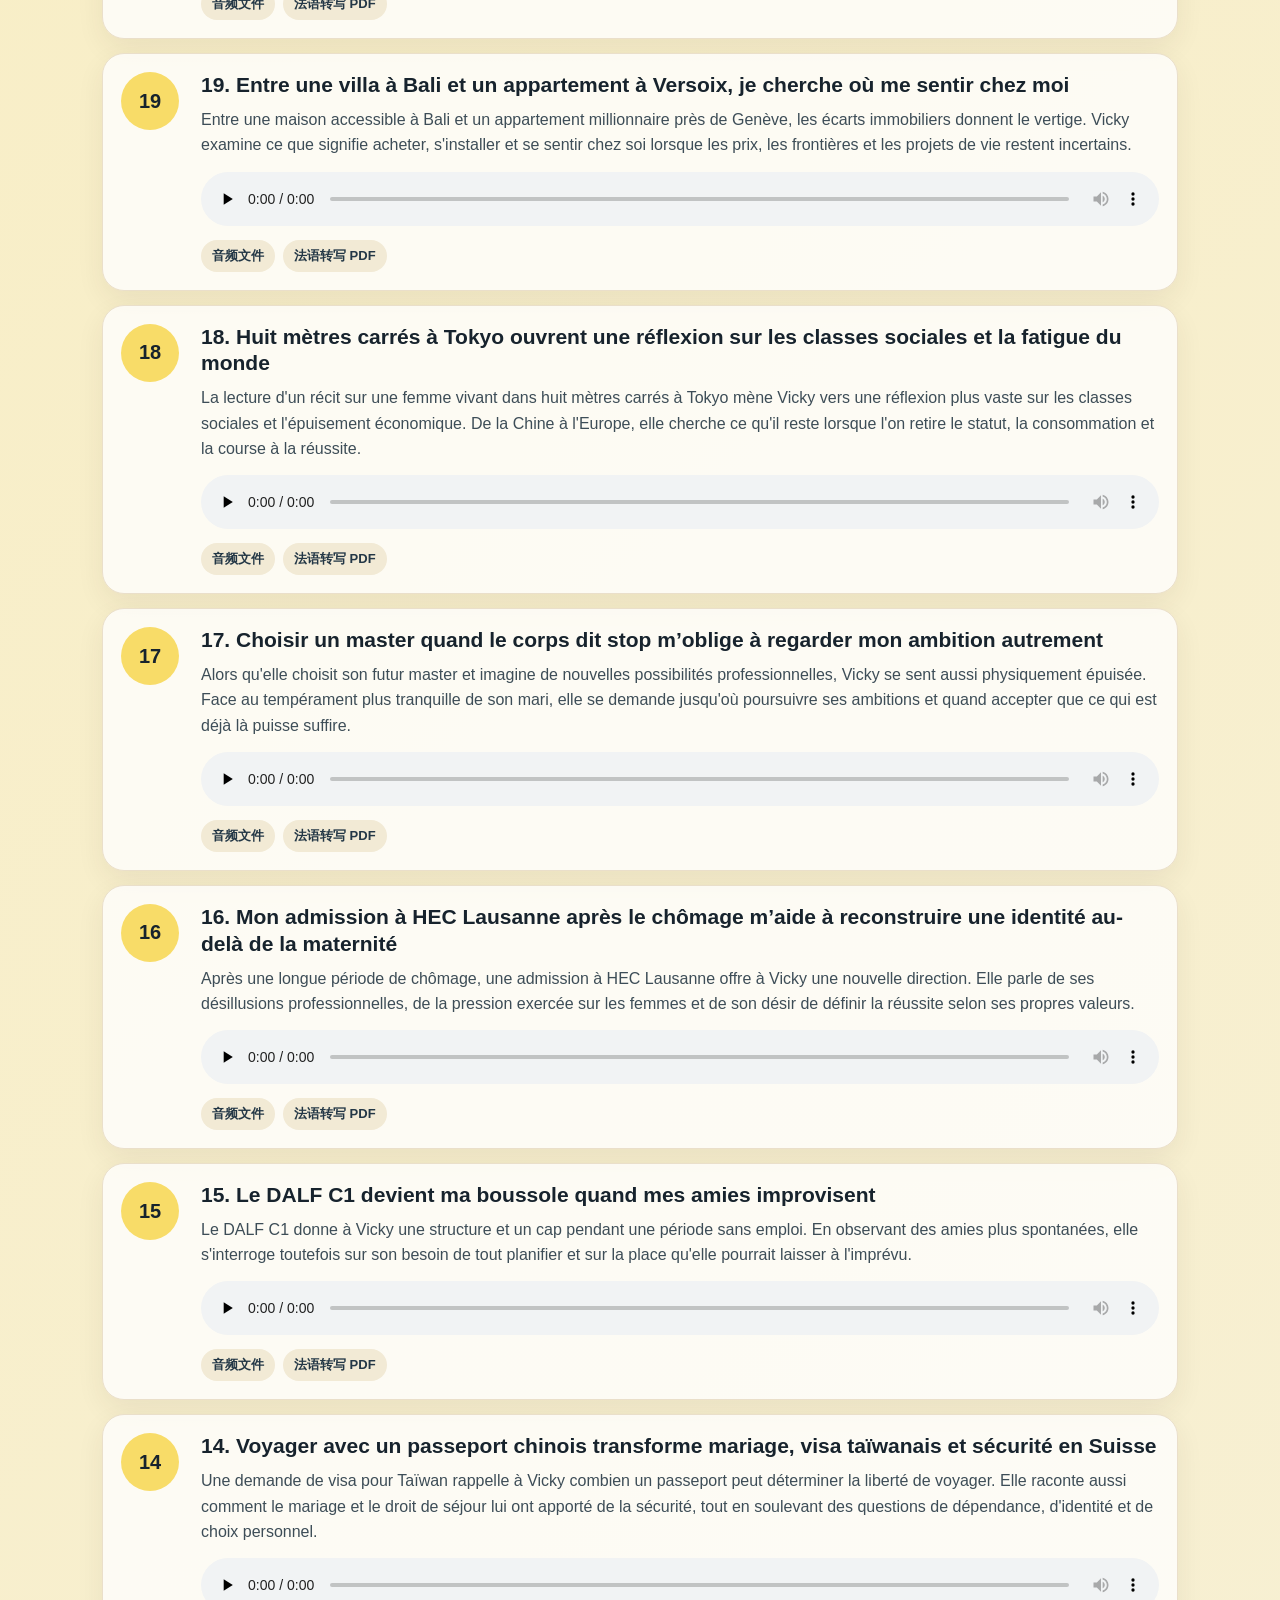
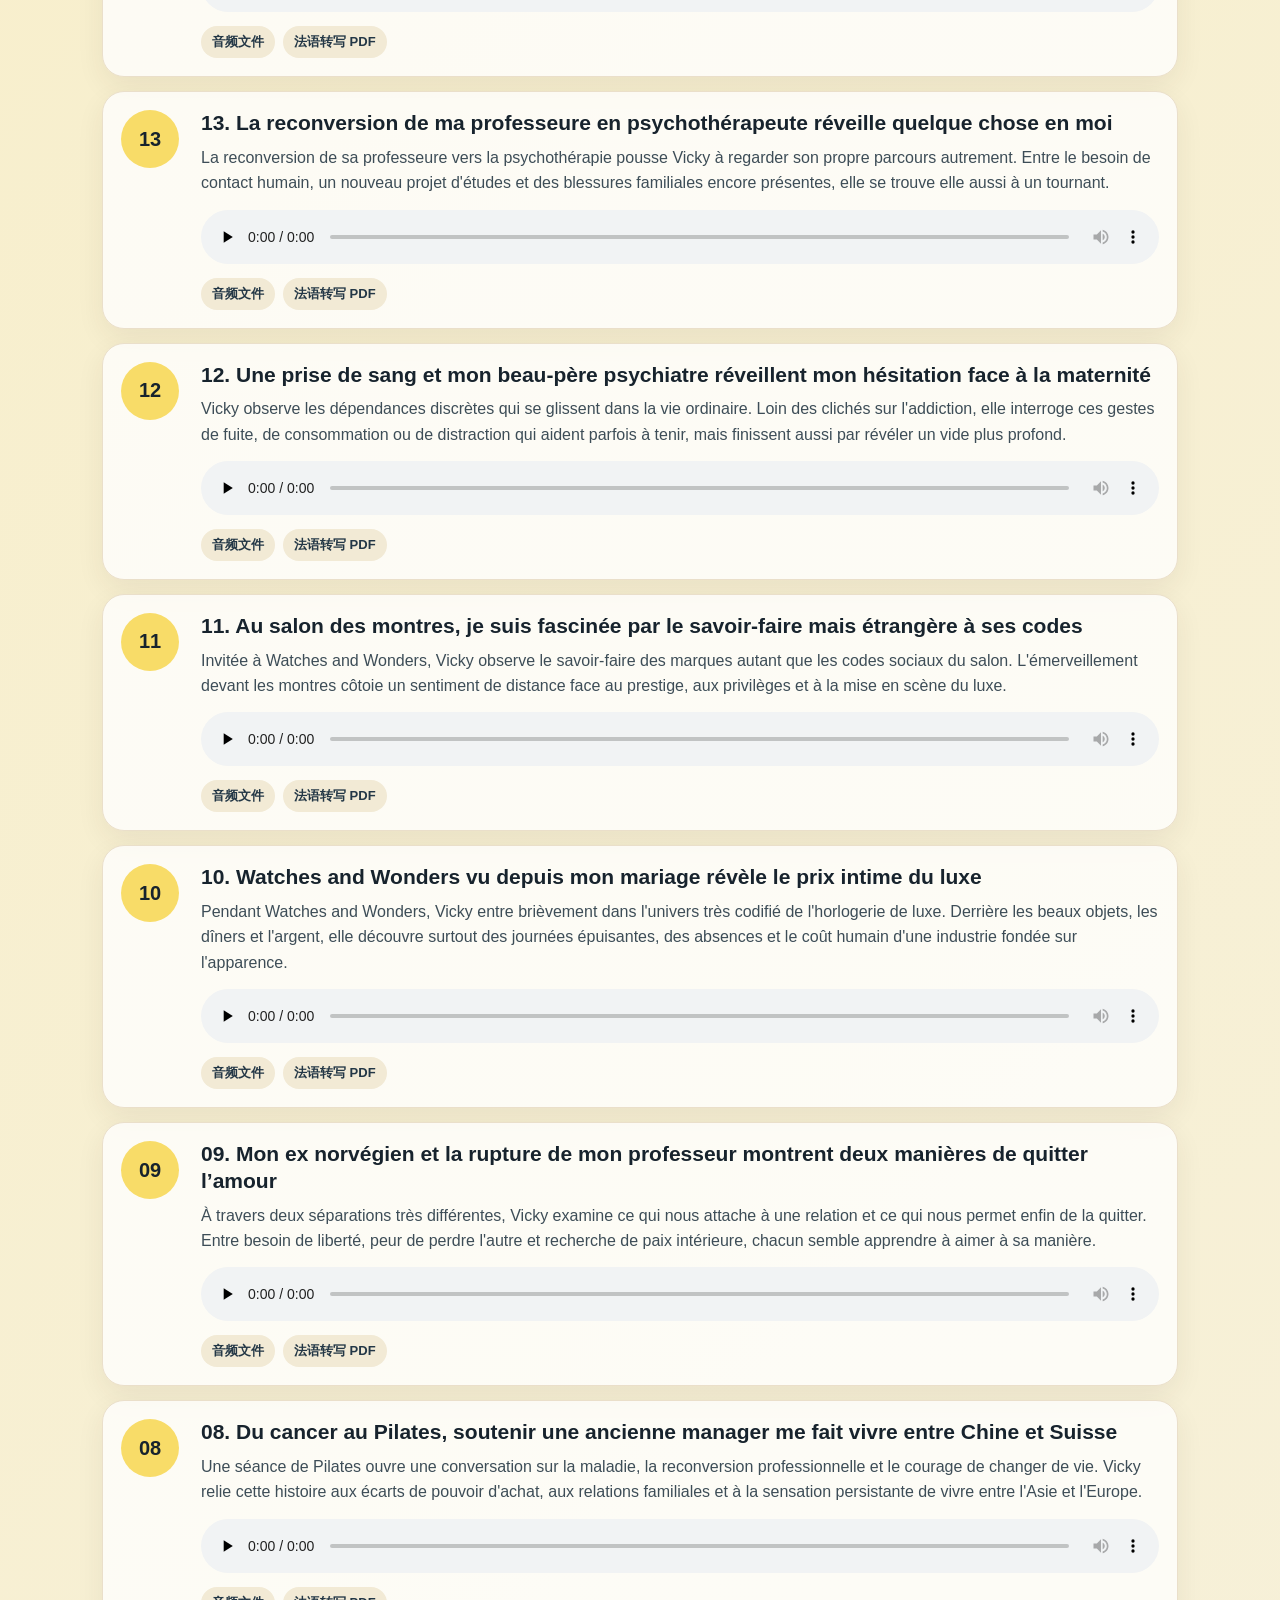
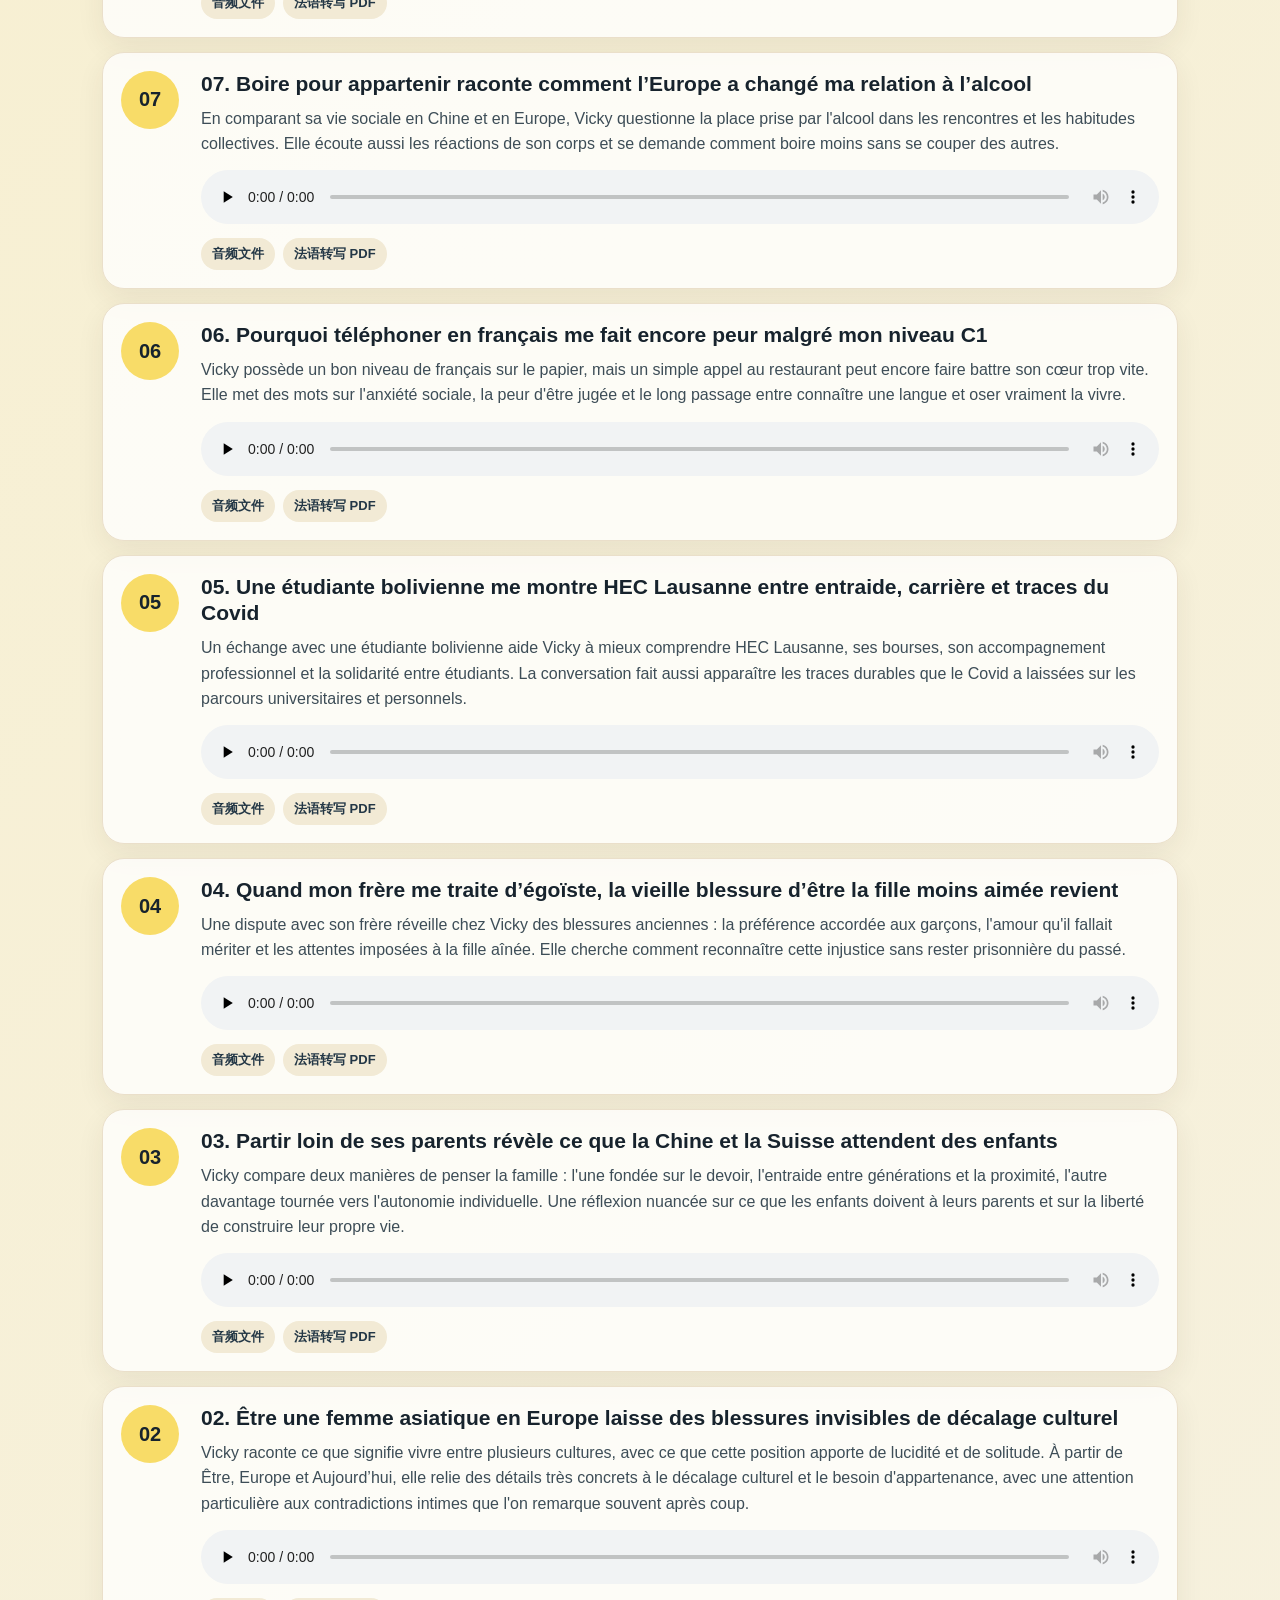
==== commit ed78442d: "Update index.html" ====
--- a/index.html
+++ b/index.html
@@ -64,7 +64,7 @@
           <div class="episode-number">57</div>
           <div class="episode-body">
             <h3>57. Des événements professionnels aux cours de danse, je commence à ressentir les limites de mon emploi du temps</h3>
-            <p>Hier, Vicky s'est rendue à Vevey, au siège social de Nestlé, pour assister à un événement organisé par l'entreprise. D'ailleurs, les cours de danse de salon ne sont pas toujours aussi agréables qu'on pourrait l'imaginer.</p>
+            <p>Venue à Nestlé pour élargir son réseau, Vicky se retrouve surtout à conseiller de jeunes étudiants et mesure le prix d'une journée préparée avec soin. Entre cours, trajets, danse et Pilates, la fatigue l'oblige à faire le tri et à accepter que protéger son énergie compte davantage que vouloir tout faire.</p>
             <audio controls preload="none" src="https://wenminli961201-cell.github.io/vickys-french-journal-podcast/episode-57-des-v-nements-professionnels-aux-cours-de-danse-je-comm-20261125112029-ariane-090.mp3"></audio>
             <div class="episode-links">
               <a class="small-link" href="https://wenminli961201-cell.github.io/vickys-french-journal-podcast/episode-57-des-v-nements-professionnels-aux-cours-de-danse-je-comm-20261125112029-ariane-090.mp3" target="_blank" rel="noreferrer" data-i18n="audio">Audio file</a>
